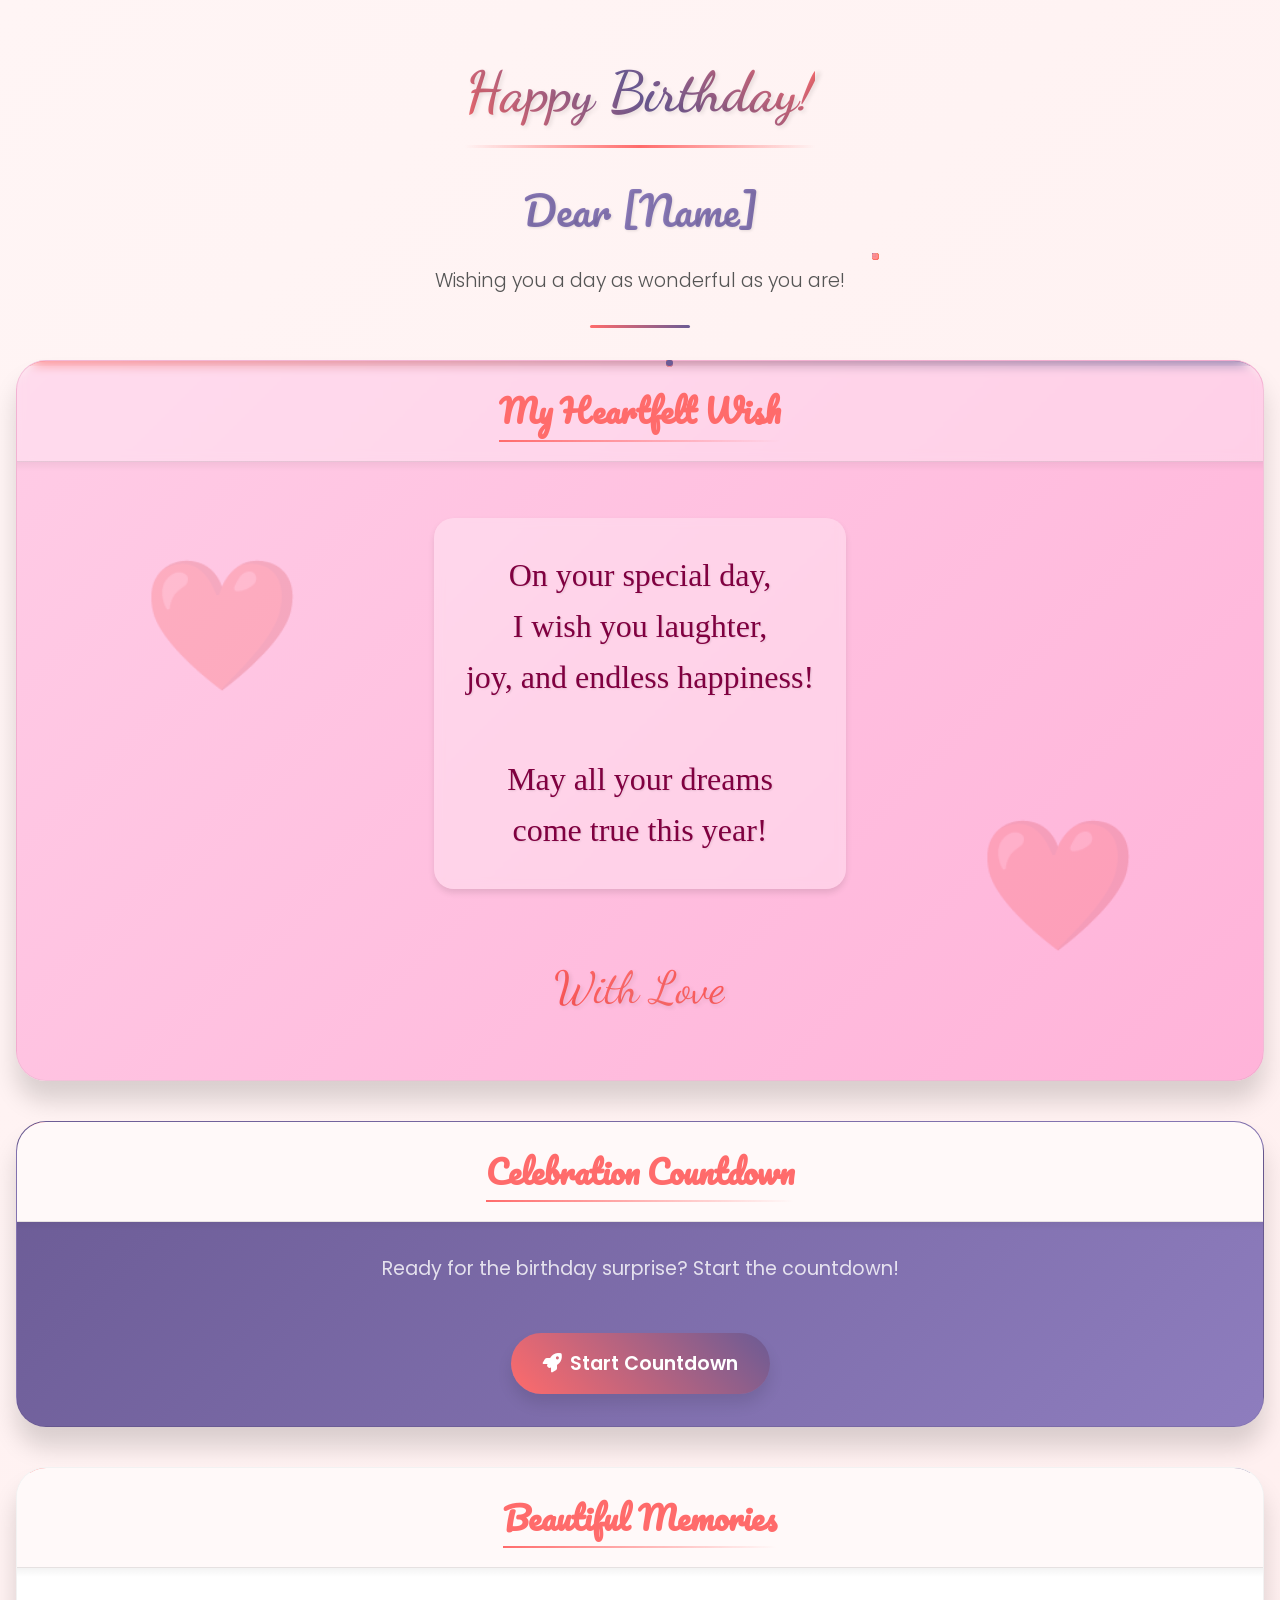
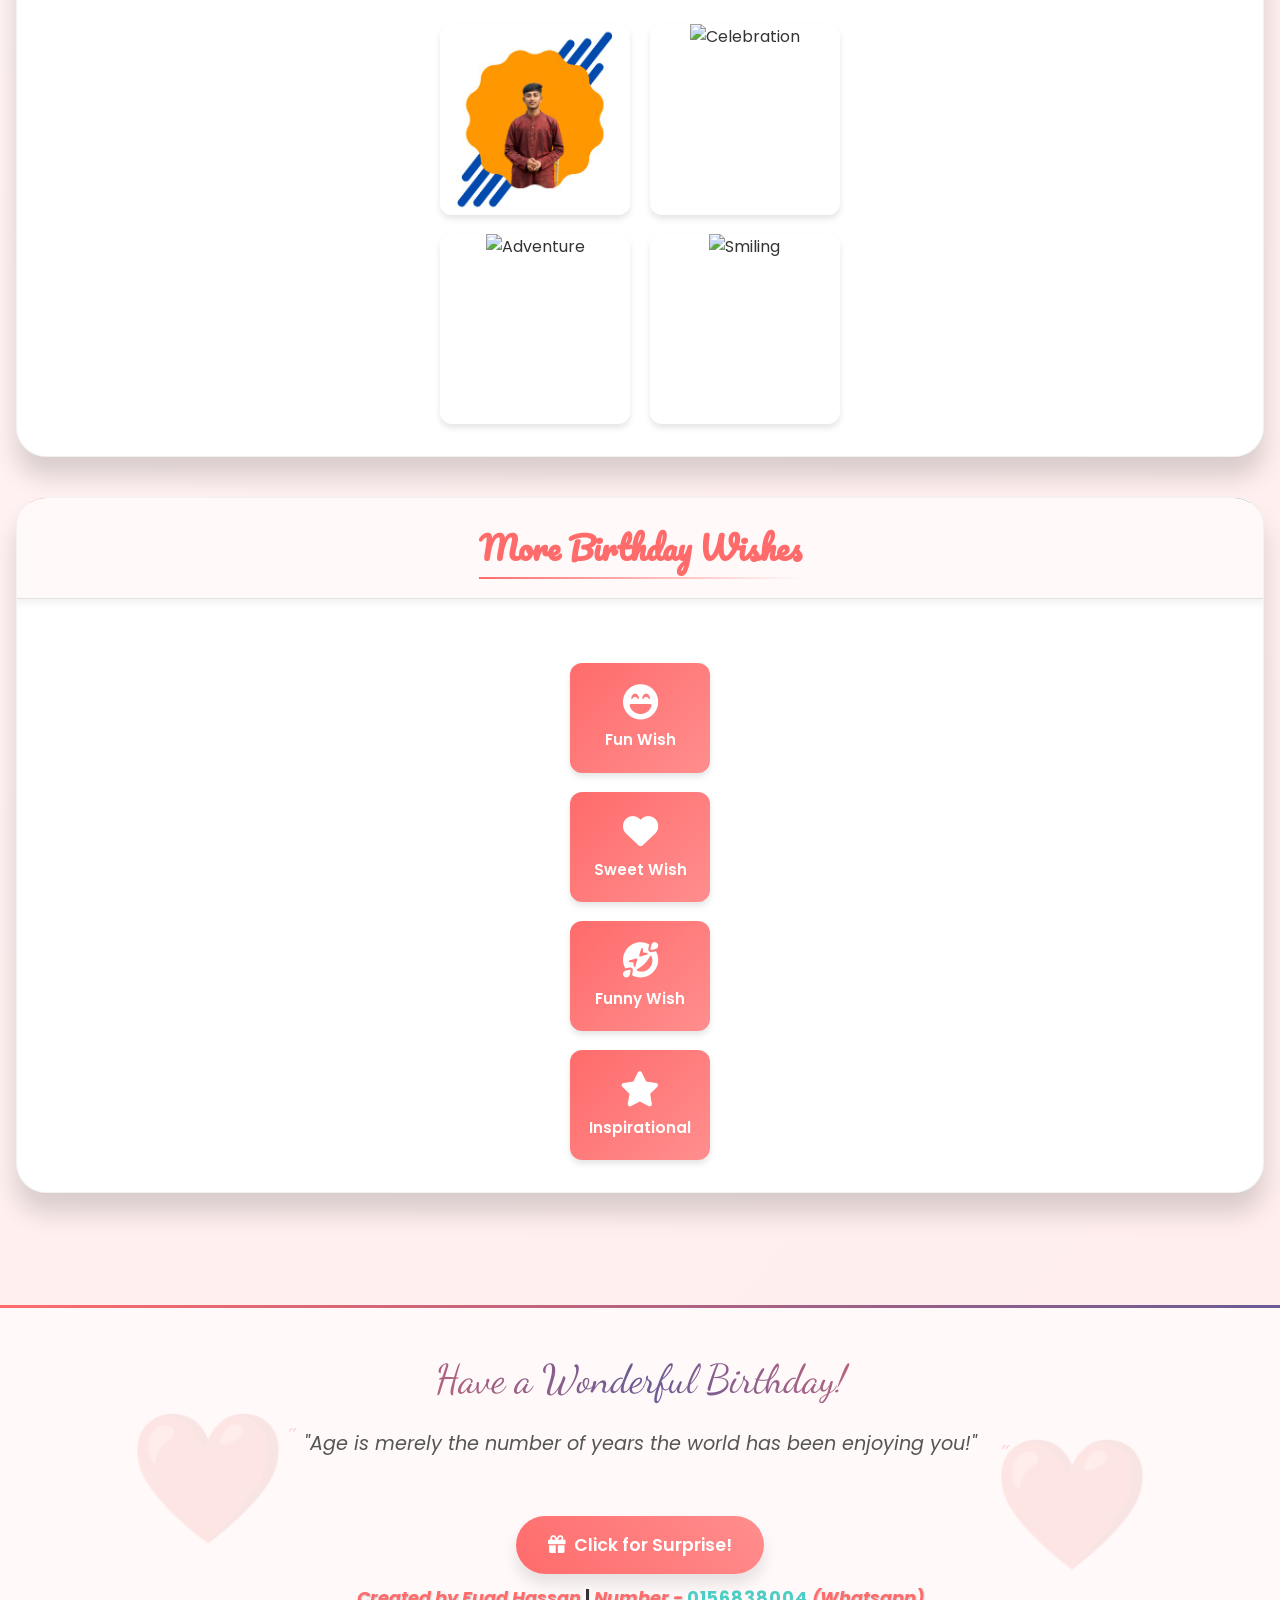
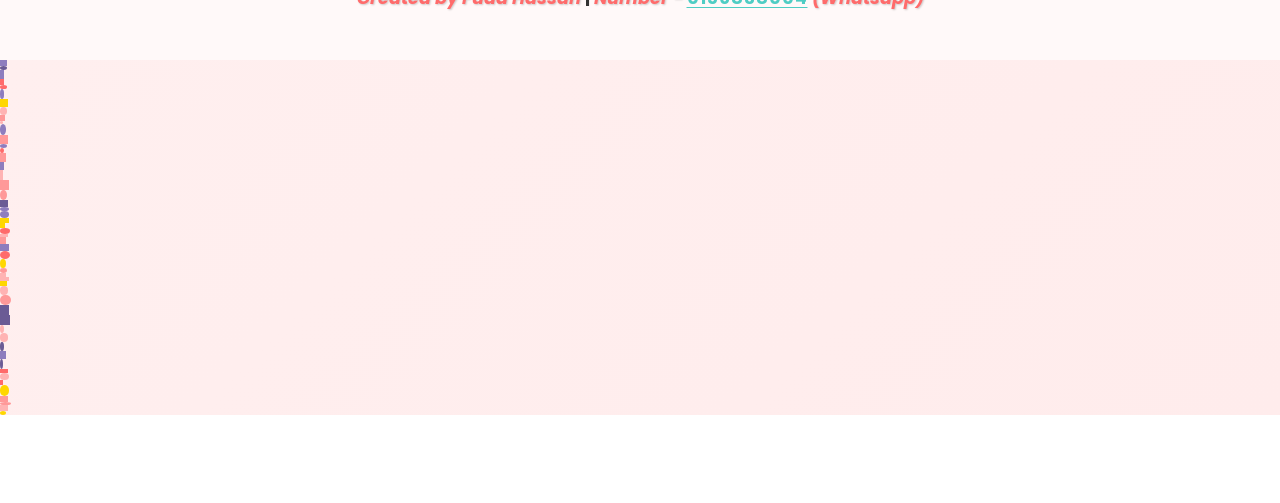
==== index.html @ a9b25723 "first commit" ====
<!DOCTYPE html>
<html lang="en">
<head>
    <meta charset="UTF-8">
    <meta name="viewport" content="width=device-width, initial-scale=1.0">
    <title>Ultimate Birthday Wishes</title>
    <link href="https://fonts.googleapis.com/css2?family=Dancing+Script:wght@400;700&family=Montserrat:wght@300;400;600;700&family=Pacifico&family=Poppins:wght@300;400;600;700&display=swap" rel="stylesheet">
    <link rel="stylesheet" href="https://cdnjs.cloudflare.com/ajax/libs/animate.css/4.1.1/animate.min.css">
    <link rel="stylesheet" href="https://cdnjs.cloudflare.com/ajax/libs/font-awesome/6.4.0/css/all.min.css">
    <style>
        /* ========== BASE VARIABLES ========== */
        :root {
            /* Color Palette */
            --primary: #ff6b6b;
            --primary-light: #ff8e8e;
            --primary-dark: #ff5252;
            --secondary: #6b5b95;
            --secondary-light: #8e7dbe;
            --accent: #ffb3b3;
            --accent-dark: #ff9999;
            --gold: #ffd700;
            --silver: #c0c0c0;
            --text: #333333;
            --text-light: #555555;
            --light: #fff9f9;
            --light-gray: #f8f9fa;
            --white: #ffffff;
            --black: #000000;
            
            /* Effects */
            --shadow: 0 4px 6px rgba(0, 0, 0, 0.1);
            --shadow-lg: 0 10px 15px rgba(0, 0, 0, 0.1);
            --shadow-xl: 0 20px 25px rgba(0, 0, 0, 0.15);
            --transition: all 0.3s ease;
            --transition-slow: all 0.6s ease;
            --border-radius: 12px;
            --border-radius-lg: 20px;
            --border-radius-xl: 30px;
            
            /* Typography */
            --font-heading: 'Dancing Script', cursive;
            --font-subheading: 'Pacifico', cursive;
            --font-body: 'Poppins', sans-serif;
            --font-special: 'Montserrat', sans-serif;
        }

        /* ========== BASE STYLES ========== */
        * {
            margin: 0;
            padding: 0;
            box-sizing: border-box;
        }

        html {
            scroll-behavior: smooth;
            font-size: 16px;
        }

        body {
            font-family: var(--font-body);
            background: linear-gradient(135deg, #fff5f5 0%, #ffecec 100%);
            color: var(--text);
            line-height: 1.6;
            overflow-x: hidden;
            min-height: 100vh;
            position: relative;
        }

        /* ========== BACKGROUND ELEMENTS ========== */
        .floating-elements {
            position: fixed;
            top: 0;
            left: 0;
            width: 100%;
            height: 100%;
            pointer-events: none;
            z-index: -1;
            overflow: hidden;
        }

        .floating-heart {
            position: absolute;
            opacity: 0;
            animation: float 15s linear infinite;
            font-size: 1.5rem;
            color: var(--primary);
            z-index: 1;
        }

        .floating-balloon {
            position: absolute;
            opacity: 0;
            animation: floatBalloon 20s linear infinite;
            z-index: 2;
            width: 60px;
            height: 80px;
            border-radius: 50%;
            display: flex;
            justify-content: center;
            align-items: flex-end;
            padding-bottom: 8px;
            box-shadow: inset -8px -8px 8px rgba(0, 0, 0, 0.1);
        }

        .floating-gift {
            position: absolute;
            opacity: 0;
            animation: floatGift 25s linear infinite;
            z-index: 2;
            width: 50px;
            height: 50px;
            display: flex;
            justify-content: center;
            align-items: center;
            font-size: 1.8rem;
        }

        .balloon-string {
            position: absolute;
            bottom: -25px;
            width: 2px;
            height: 25px;
            background-color: var(--text-light);
        }

        @keyframes float {
            0% {
                transform: translateY(100vh) rotate(0deg);
                opacity: 0;
            }
            10% {
                opacity: 0.7;
            }
            90% {
                opacity: 0.7;
            }
            100% {
                transform: translateY(-20vh) rotate(360deg);
                opacity: 0;
            }
        }

        @keyframes floatBalloon {
            0% {
                transform: translateY(100vh) translateX(0) rotate(0deg);
                opacity: 0;
            }
            10% {
                opacity: 0.8;
            }
            50% {
                transform: translateY(50vh) translateX(20px) rotate(5deg);
            }
            90% {
                opacity: 0.8;
            }
            100% {
                transform: translateY(-10vh) translateX(0) rotate(0deg);
                opacity: 0;
            }
        }

        @keyframes floatGift {
            0% {
                transform: translateY(100vh) translateX(0) rotate(0deg);
                opacity: 0;
            }
            10% {
                opacity: 0.9;
            }
            50% {
                transform: translateY(50vh) translateX(30px) rotate(180deg);
            }
            90% {
                opacity: 0.9;
            }
            100% {
                transform: translateY(-10vh) translateX(0) rotate(360deg);
                opacity: 0;
            }
        }

        .sparkle {
            position: absolute;
            width: 5px;
            height: 5px;
            border-radius: 50%;
            background-color: #fff;
            opacity: 0;
            pointer-events: none;
            z-index: 10;
        }

        .firework {
            position: absolute;
            width: 5px;
            height: 5px;
            border-radius: 50%;
            pointer-events: none;
            z-index: 5;
        }

        /* ========== MAIN CONTAINER ========== */
        .main-container {
            max-width: 100%;
            margin: 0 auto;
            padding: 1rem;
            position: relative;
            z-index: 1;
        }

        /* ========== HEADER SECTION ========== */
        .header {
            text-align: center;
            margin-bottom: 2rem;
            position: relative;
            padding: 2rem 0;
            overflow: hidden;
        }

        .header::before {
            content: '';
            position: absolute;
            bottom: 0;
            left: 50%;
            transform: translateX(-50%);
            width: 100px;
            height: 3px;
            background: linear-gradient(90deg, var(--primary), var(--secondary));
            border-radius: 3px;
        }

        .header h1 {
            font-family: var(--font-heading);
            font-size: 3.5rem;
            color: var(--primary);
            margin-bottom: 1rem;
            text-shadow: 2px 2px 4px rgba(0, 0, 0, 0.1);
            animation: fadeInDown 1s ease;
            position: relative;
            display: inline-block;
            background: linear-gradient(45deg, var(--primary), var(--secondary), var(--primary));
            -webkit-background-clip: text;
            background-clip: text;
            color: transparent;
        }

        .header h1::after {
            content: '';
            position: absolute;
            bottom: -10px;
            left: 0;
            width: 100%;
            height: 3px;
            background: linear-gradient(90deg, transparent, var(--primary), transparent);
        }

        .header p {
            font-size: 1.2rem;
            color: var(--text-light);
            max-width: 700px;
            margin: 0 auto;
            animation: fadeIn 1.5s ease;
            font-weight: 300;
        }

        .birthday-person {
            font-size: 2.5rem;
            color: var(--secondary);
            font-family: var(--font-subheading);
            margin: 1.5rem 0;
            animation: pulse 2s infinite;
            text-shadow: 1px 1px 3px rgba(0, 0, 0, 0.1);
            background: linear-gradient(45deg, var(--secondary), var(--secondary-light), var(--secondary));
            -webkit-background-clip: text;
            background-clip: text;
            color: transparent;
        }

        /* ========== WISH CONTAINER ========== */
        .wish-container {
            display: flex;
            flex-direction: column;
            gap: 2.5rem;
            margin-bottom: 3rem;
        }

        /* ========== WISH SECTION ========== */
        .wish-section {
            background-color: var(--white);
            border-radius: var(--border-radius-xl);
            box-shadow: var(--shadow-xl);
            overflow: hidden;
            transition: var(--transition);
            position: relative;
            border: 1px solid rgba(0, 0, 0, 0.05);
            transform-style: preserve-3d;
            perspective: 1000px;
        }

        .wish-section:hover {
            transform: translateY(-5px) rotateX(1deg) rotateY(1deg);
            box-shadow: 0 15px 30px rgba(0, 0, 0, 0.2);
        }

        .wish-section::before {
            content: '';
            position: absolute;
            top: 0;
            left: 0;
            width: 100%;
            height: 5px;
            background: linear-gradient(90deg, var(--primary), var(--secondary));
        }

        /* ========== WISH HEADER ========== */
        .wish-header {
            padding: 1.5rem;
            background-color: var(--light);
            border-bottom: 1px solid rgba(0, 0, 0, 0.05);
            display: flex;
            justify-content: center;
            align-items: center;
            position: relative;
        }

        .wish-header::after {
            content: '';
            position: absolute;
            bottom: -10px;
            left: 0;
            width: 100%;
            height: 10px;
            background: linear-gradient(to bottom, rgba(0,0,0,0.05), transparent);
        }

        .wish-title {
            font-family: var(--font-subheading);
            font-size: 2rem;
            color: var(--primary);
            margin: 0;
            position: relative;
            display: inline-block;
        }

        .wish-title::after {
            content: '';
            position: absolute;
            bottom: -5px;
            left: 0;
            width: 100%;
            height: 2px;
            background: linear-gradient(90deg, var(--primary), transparent);
        }

        /* ========== WISH CONTENT ========== */
        .wish-content {
            padding: 2rem;
            display: flex;
            flex-direction: column;
            justify-content: center;
            align-items: center;
            position: relative;
            text-align: center;
        }

        .wish-message {
            font-family: var(--font-body);
            font-size: 1.3rem;
            line-height: 1.8;
            color: var(--text);
            margin-bottom: 2rem;
            position: relative;
            padding: 1.5rem;
        }

        .wish-message::before,
        .wish-message::after {
            content: '"';
            font-size: 4rem;
            color: var(--primary);
            opacity: 0.2;
            position: absolute;
            font-family: var(--font-heading);
        }

        .wish-message::before {
            top: -1rem;
            left: -0.5rem;
        }

        .wish-message::after {
            bottom: -2.5rem;
            right: -0.5rem;
        }

        /* ========== SPECIAL WISH SECTION ========== */
        #special-wish {
            background: linear-gradient(135deg, #ffcce6 0%, #ffb3d9 100%);
            overflow: hidden;
        }

        #special-wish .wish-header {
            background-color: rgba(255, 255, 255, 0.3);
            backdrop-filter: blur(5px);
        }

        .special-content {
            text-align: center;
            padding: 1.5rem;
            position: relative;
            z-index: 1;
        }

        .special-message {
            font-family: 'Comic Sans MS', cursive;
            font-size: 2rem;
            line-height: 1.6;
            color: #800040;
            margin-bottom: 2rem;
            text-shadow: 1px 1px 2px rgba(0, 0, 0, 0.1);
            position: relative;
            padding: 2rem;
            background-color: rgba(255, 255, 255, 0.3);
            border-radius: var(--border-radius-lg);
            backdrop-filter: blur(5px);
            box-shadow: var(--shadow);
            transform-style: preserve-3d;
            transition: var(--transition);
        }

        .special-message:hover {
            transform: rotateY(5deg) rotateX(5deg);
            box-shadow: 0 10px 25px rgba(0, 0, 0, 0.2);
        }

        .special-message span {
            display: inline-block;
            transition: var(--transition);
            position: relative;
        }

        .special-message span:hover {
            transform: translateY(-5px) rotate(3deg) scale(1.1);
            color: #ff0066;
            z-index: 2;
            text-shadow: 0 0 5px rgba(255, 0, 102, 0.3);
        }

        .special-signature {
            font-family: var(--font-heading);
            font-size: 2.8rem;
            color: var(--primary-dark);
            margin-top: 2rem;
            text-shadow: 2px 2px 4px rgba(0, 0, 0, 0.1);
            position: relative;
            display: inline-block;
            background: linear-gradient(45deg, var(--primary-dark), var(--primary), var(--primary-dark));
            -webkit-background-clip: text;
            background-clip: text;
            color: transparent;
        }

        .heart-decoration {
            position: absolute;
            font-size: 8rem;
            color: rgba(255, 255, 255, 0.2);
            z-index: -1;
            animation: heartFloat 8s ease-in-out infinite;
        }

        @keyframes heartFloat {
            0%, 100% {
                transform: translateY(0) rotate(0deg);
            }
            50% {
                transform: translateY(-20px) rotate(5deg);
            }
        }

        .heart-decoration:nth-child(1) {
            top: 10%;
            left: 10%;
        }

        .heart-decoration:nth-child(2) {
            bottom: 15%;
            right: 10%;
            animation-delay: 0.5s;
        }

        /* ========== PHOTO GALLERY ========== */
        .photo-gallery {
            display: grid;
            grid-template-columns: repeat(auto-fill, minmax(160px, 1fr));
            gap: 1.2rem;
            margin-top: 1.5rem;
        }

        .photo-item {
            position: relative;
            border-radius: var(--border-radius);
            overflow: hidden;
            box-shadow: var(--shadow);
            transition: var(--transition-slow);
            aspect-ratio: 1/1;
            cursor: pointer;
            transform-style: preserve-3d;
        }

        .photo-item:hover {
            transform: translateY(-8px) scale(1.05) rotateY(5deg);
            box-shadow: 0 12px 25px rgba(0, 0, 0, 0.25);
            z-index: 2;
        }

        .photo-img {
            width: 100%;
            height: 100%;
            object-fit: cover;
            transition: var(--transition-slow);
        }

        .photo-item:hover .photo-img {
            transform: scale(1.1);
        }

        .photo-caption {
            position: absolute;
            bottom: 0;
            left: 0;
            right: 0;
            background: linear-gradient(transparent, rgba(0, 0, 0, 0.7));
            color: white;
            padding: 1rem;
            transform: translateY(100%);
            transition: var(--transition-slow);
            opacity: 0;
            font-family: var(--font-special);
            font-weight: 300;
            font-size: 0.95rem;
        }

        .photo-item:hover .photo-caption {
            transform: translateY(0);
            opacity: 1;
        }

        /* ========== WISH BUTTONS ========== */
        .wish-buttons {
            display: grid;
            grid-template-columns: repeat(auto-fill, minmax(130px, 1fr));
            gap: 1.2rem;
            margin-top: 2rem;
        }

        .wish-btn {
            background: linear-gradient(135deg, var(--primary), var(--primary-light));
            color: white;
            border: none;
            padding: 1.2rem;
            border-radius: var(--border-radius);
            cursor: pointer;
            font-family: var(--font-body);
            font-weight: 600;
            transition: var(--transition);
            box-shadow: var(--shadow);
            display: flex;
            flex-direction: column;
            align-items: center;
            justify-content: center;
            text-align: center;
            min-height: 110px;
            position: relative;
            overflow: hidden;
            transform-style: preserve-3d;
        }

        .wish-btn::before {
            content: '';
            position: absolute;
            top: -50%;
            left: -50%;
            width: 200%;
            height: 200%;
            background: linear-gradient(
                to bottom right,
                rgba(255, 255, 255, 0) 0%,
                rgba(255, 255, 255, 0) 45%,
                rgba(255, 255, 255, 0.5) 48%,
                rgba(255, 255, 255, 0.8) 50%,
                rgba(255, 255, 255, 0.5) 52%,
                rgba(255, 255, 255, 0) 57%,
                rgba(255, 255, 255, 0) 100%
            );
            transform: translateY(100%) rotate(30deg);
            transition: var(--transition-slow);
        }

        .wish-btn:hover {
            transform: translateY(-5px) rotateX(5deg);
            box-shadow: 0 15px 30px rgba(0, 0, 0, 0.25);
        }

        .wish-btn:hover::before {
            transform: translateY(-50%) rotate(30deg);
        }

        .wish-btn i {
            font-size: 2.2rem;
            margin-bottom: 0.6rem;
            transition: var(--transition);
        }

        .wish-btn:hover i {
            transform: scale(1.2) rotate(10deg);
        }

        .wish-btn-text {
            font-size: 0.95rem;
            transition: var(--transition);
        }

        .wish-btn:hover .wish-btn-text {
            transform: scale(1.05);
        }

        /* ========== COUNTDOWN SECTION ========== */
        .countdown-section {
            background: linear-gradient(135deg, #6b5b95 0%, #8e7dbe 100%);
            color: white;
        }

        .countdown-container {
            display: flex;
            justify-content: center;
            gap: 1rem;
            margin-top: 1.5rem;
        }

        .countdown-box {
            background-color: rgba(255, 255, 255, 0.2);
            border-radius: var(--border-radius);
            padding: 1rem;
            min-width: 80px;
            text-align: center;
            backdrop-filter: blur(5px);
            border: 1px solid rgba(255, 255, 255, 0.1);
            transition: var(--transition);
        }

        .countdown-box:hover {
            transform: translateY(-5px);
            background-color: rgba(255, 255, 255, 0.3);
        }

        .countdown-value {
            font-size: 2.5rem;
            font-weight: 700;
            margin-bottom: 0.3rem;
            font-family: var(--font-special);
        }

        .countdown-label {
            font-size: 0.9rem;
            opacity: 0.8;
            text-transform: uppercase;
            letter-spacing: 1px;
        }

        /* ========== POPUP WISH MODAL ========== */
        .wish-modal-overlay {
            position: fixed;
            top: 0;
            left: 0;
            right: 0;
            bottom: 0;
            background-color: rgba(0, 0, 0, 0.8);
            display: flex;
            justify-content: center;
            align-items: center;
            z-index: 1000;
            opacity: 0;
            visibility: hidden;
            transition: var(--transition-slow);
            backdrop-filter: blur(5px);
        }

        .wish-modal-overlay.active {
            opacity: 1;
            visibility: visible;
        }

        .wish-modal-content {
            background-color: var(--white);
            border-radius: var(--border-radius-xl);
            width: 90%;
            max-width: 500px;
            max-height: 90vh;
            overflow-y: auto;
            position: relative;
            transform: scale(0.8);
            transition: var(--transition-slow);
            box-shadow: 0 25px 50px rgba(0, 0, 0, 0.3);
            border: 1px solid rgba(0, 0, 0, 0.1);
            animation: modalShake 0.5s ease;
        }

        @keyframes modalShake {
            0%, 100% { transform: translateX(0) rotate(0deg); }
            20% { transform: translateX(-5px) rotate(-2deg); }
            40% { transform: translateX(5px) rotate(2deg); }
            60% { transform: translateX(-5px) rotate(-1deg); }
            80% { transform: translateX(5px) rotate(1deg); }
        }

        .wish-modal-overlay.active .wish-modal-content {
            transform: scale(1);
        }

        .wish-modal-header {
            padding: 1.5rem;
            background-color: var(--light);
            border-bottom: 1px solid rgba(0, 0, 0, 0.05);
            display: flex;
            justify-content: space-between;
            align-items: center;
            position: sticky;
            top: 0;
            z-index: 10;
        }

        .wish-modal-title {
            font-family: var(--font-subheading);
            font-size: 1.8rem;
            color: var(--primary);
            margin: 0;
        }

        .close-wish-modal {
            background: none;
            border: none;
            font-size: 1.8rem;
            color: var(--text-light);
            cursor: pointer;
            transition: var(--transition);
            width: 40px;
            height: 40px;
            display: flex;
            align-items: center;
            justify-content: center;
            border-radius: 50%;
        }

        .close-wish-modal:hover {
            background-color: var(--light);
            color: var(--primary);
            transform: rotate(180deg);
        }

        .wish-modal-body {
            padding: 2rem;
            text-align: center;
        }

        .wish-modal-icon {
            font-size: 4.5rem;
            color: var(--primary);
            margin-bottom: 1.5rem;
            animation: bounce 2s infinite;
            display: inline-block;
        }

        .wish-modal-text {
            font-size: 1.2rem;
            line-height: 1.8;
            color: var(--text);
            margin-bottom: 1.5rem;
        }

        .wish-modal-signature {
            font-family: var(--font-heading);
            font-size: 2rem;
            color: var(--primary);
            margin-top: 1.5rem;
        }

        /* ========== FIREWORKS EFFECT ========== */
        .fireworks-container {
            position: fixed;
            top: 0;
            left: 0;
            width: 100%;
            height: 100%;
            pointer-events: none;
            z-index: 20;
            overflow: hidden;
        }

        /* ========== FOOTER SECTION ========== */
        .footer {
            text-align: center;
            padding: 3rem 0;
            background-color: var(--light);
            margin-top: 3rem;
            position: relative;
            overflow: hidden;
        }

        .footer::before {
            content: '';
            position: absolute;
            top: 0;
            left: 0;
            width: 100%;
            height: 3px;
            background: linear-gradient(90deg, var(--primary), var(--secondary));
        }

        .footer-content {
            max-width: 800px;
            margin: 0 auto;
            position: relative;
            z-index: 1;
        }

        .footer-message {
            font-family: var(--font-heading);
            font-size: 2.5rem;
            color: var(--primary);
            margin-bottom: 1.5rem;
            line-height: 1.3;
            background: linear-gradient(45deg, var(--primary), var(--secondary), var(--primary));
            -webkit-background-clip: text;
            background-clip: text;
            color: transparent;
        }

        .footer-quote {
            font-size: 1.2rem;
            color: var(--text-light);
            margin-bottom: 2rem;
            font-style: italic;
            position: relative;
            display: inline-block;
        }

        .footer-quote::before,
        .footer-quote::after {
            content: '"';
            font-size: 2rem;
            color: var(--primary);
            opacity: 0.3;
            position: absolute;
            font-family: var(--font-heading);
        }

        .footer-quote::before {
            top: -0.8rem;
            left: -1.5rem;
        }

        .footer-quote::after {
            bottom: -1.5rem;
            right: -1.5rem;
        }

        .footer-btn {
            background: linear-gradient(45deg, var(--primary), var(--primary-light));
            color: white;
            border: none;
            padding: 1rem 2rem;
            border-radius: 50px;
            cursor: pointer;
            font-family: var(--font-body);
            font-weight: 600;
            transition: var(--transition);
            box-shadow: var(--shadow-lg);
            margin-top: 1.5rem;
            font-size: 1.1rem;
            display: inline-flex;
            align-items: center;
            gap: 0.5rem;
        }

        .footer-btn:hover {
            transform: translateY(-3px) scale(1.05);
            box-shadow: 0 15px 25px rgba(0, 0, 0, 0.2);
        }

        .footer-btn i {
            transition: var(--transition);
        }

        .footer-btn:hover i {
            transform: rotate(360deg);
        }

        .copyright {
            font-size: 0.9rem;
            color: var(--text-light);
            margin-top: 2rem;
        }

        .footer-hearts {
            position: absolute;
            font-size: 8rem;
            color: rgba(255, 107, 107, 0.1);
            z-index: 0;
            animation: heartFloat 10s ease-in-out infinite;
        }

        .footer-hearts:nth-child(1) {
            top: 20%;
            left: 10%;
        }

        .footer-hearts:nth-child(2) {
            bottom: 15%;
            right: 10%;
            animation-delay: 0.5s;
        }

        /* ========== ANIMATIONS ========== */
        @keyframes fadeIn {
            from { opacity: 0; }
            to { opacity: 1; }
        }

        @keyframes fadeInDown {
            from {
                opacity: 0;
                transform: translateY(-20px);
            }
            to {
                opacity: 1;
                transform: translateY(0);
            }
        }

        @keyframes floatUp {
            0% {
                transform: translateY(0) rotate(0deg);
            }
            50% {
                transform: translateY(-15px) rotate(5deg);
            }
            100% {
                transform: translateY(0) rotate(0deg);
            }
        }

        @keyframes bounce {
            0%, 20%, 50%, 80%, 100% { transform: translateY(0); }
            40% { transform: translateY(-15px); }
            60% { transform: translateY(-7px); }
        }

        @keyframes pulse {
            0% { transform: scale(1); }
            50% { transform: scale(1.05); }
            100% { transform: scale(1); }
        }

        @keyframes heartBeat {
            0% { transform: scale(1); }
            14% { transform: scale(1.3); }
            28% { transform: scale(1); }
            42% { transform: scale(1.3); }
            70% { transform: scale(1); }
        }

        @keyframes rotate {
            from { transform: rotate(0deg); }
            to { transform: rotate(360deg); }
        }

        @keyframes fireworks {
            0% { 
                transform: translate(var(--x), var(--y)) scale(0);
                opacity: 1;
            }
            100% { 
                transform: translate(var(--x-end), var(--y-end)) scale(1);
                opacity: 0;
            }
        }

        /* ========== RESPONSIVE DESIGN ========== */
        @media (max-width: 768px) {
            .header h1 {
                font-size: 2.8rem;
            }
            
            .birthday-person {
                font-size: 2rem;
            }
            
            .special-message {
                font-size: 1.6rem;
                padding: 1.5rem;
            }
            
            .special-signature {
                font-size: 2.2rem;
            }
            
            .wish-title {
                font-size: 1.8rem;
            }
            
            .wish-message {
                font-size: 1.1rem;
            }
            
            .wish-buttons {
                grid-template-columns: repeat(auto-fill, minmax(120px, 1fr));
            }
            
            .wish-btn {
                min-height: 100px;
                padding: 1rem;
            }
            
            .wish-btn i {
                font-size: 2rem;
            }
            
            .wish-btn-text {
                font-size: 0.9rem;
            }
            
            .countdown-box {
                min-width: 70px;
                padding: 0.8rem;
            }
            
            .countdown-value {
                font-size: 2rem;
            }
            
            .footer-message {
                font-size: 2rem;
            }
        }

        @media (max-width: 480px) {
            .header h1 {
                font-size: 2.3rem;
            }
            
            .header p {
                font-size: 1rem;
            }
            
            .birthday-person {
                font-size: 1.8rem;
            }
            
            .special-message {
                font-size: 1.4rem;
                padding: 1rem;
            }
            
            .photo-gallery {
                grid-template-columns: repeat(auto-fill, minmax(130px, 1fr));
                gap: 1rem;
            }
            
            .wish-buttons {
                grid-template-columns: 1fr 1fr;
            }
            
            .countdown-container {
                flex-wrap: wrap;
            }
            
            .countdown-box {
                min-width: 60px;
                padding: 0.6rem;
            }
            
            .countdown-value {
                font-size: 1.8rem;
            }
            
            .countdown-label {
                font-size: 0.8rem;
            }
            
            .wish-modal-content {
                width: 95%;
            }
            
            .wish-modal-icon {
                font-size: 3.5rem;
            }
            
            .wish-modal-text {
                font-size: 1.1rem;
            }
            
            .wish-modal-signature {
                font-size: 1.8rem;
            }
            
            .footer-message {
                font-size: 1.8rem;
            }
            
            .footer-quote {
                font-size: 1rem;
            }
        }

        /* Add this new style for the countdown button */
        .start-countdown-btn {
            background: linear-gradient(45deg, var(--primary), var(--secondary));
            color: white;
            border: none;
            padding: 1rem 2rem;
            border-radius: 50px;
            cursor: pointer;
            font-family: var(--font-body);
            font-weight: 600;
            font-size: 1.2rem;
            transition: var(--transition);
            box-shadow: var(--shadow-lg);
            margin-top: 1.5rem;
            display: inline-flex;
            align-items: center;
            gap: 0.5rem;
        }

        .start-countdown-btn:hover {
            transform: translateY(-3px) scale(1.05);
            box-shadow: 0 15px 25px rgba(0, 0, 0, 0.2);
            background: linear-gradient(45deg, var(--secondary), var(--primary));
        }

        .start-countdown-btn i {
            transition: var(--transition);
        }

        .start-countdown-btn:hover i {
            transform: rotate(360deg);
        }

        .countdown-complete {
            font-family: var(--font-heading);
            font-size: 2.5rem;
            color: var(--primary);
            margin: 1.5rem 0;
            text-align: center;
            animation: heartBeat 1.5s infinite;
        }

        /* Update the countdown section styles */
        .countdown-section .wish-content {
            padding: 2rem;
            text-align: center;
        }

        .countdown-instruction {
            font-size: 1.2rem;
            color: rgba(255, 255, 255, 0.8);
            margin-bottom: 1.5rem;
        }
        .author-signature {
        margin-top: 10px;
        font-size: 1.1em;
        font-weight: bold;
    }
    
    .author-name {
        color: #ff6b6b;
        text-shadow: 1px 1px 2px rgba(0,0,0,0.2);
        font-style: italic;
    }
    
    .author-phone {
        color: #4ecdc4;
        font-weight: bold;
        letter-spacing: 1px;
        text-decoration: underline;
        text-underline-offset: 3px;
    }
    
    .author-signature:hover .author-name {
        animation: rainbow 2s infinite;
    }
    
    @keyframes rainbow {
        0% { color: #ff6b6b; }
        20% { color: #ffb347; }
        40% { color: #f6e58d; }
        60% { color: #7ed6df; }
        80% { color: #e056fd; }
        100% { color: #ff6b6b; }
    }
    
    </style>
</head>
<body>
    <!-- Floating Background Elements -->
    <div class="floating-elements" id="floatingElements"></div>

    <!-- Fireworks Container -->
    <div class="fireworks-container" id="fireworksContainer"></div>

    <!-- Main Container -->
    <div class="main-container">
        <!-- Header -->
        <header class="header">
            <h1 class="animate__animated animate__fadeInDown">Happy Birthday!</h1>
            <div class="birthday-person animate__animated animate__pulse animate__infinite">Dear [Name]</div>
            <p class="animate__animated animate__fadeIn">Wishing you a day as wonderful as you are!</p>
        </header>

        <!-- Wish Container -->
        <div class="wish-container">
            <!-- Special Wish Section -->
            <section id="special-wish" class="wish-section">
                <div class="wish-header">
                    <h2 class="wish-title">My Heartfelt Wish</h2>
                </div>
                <div class="wish-content">
                    <div class="heart-decoration">❤️</div>
                    <div class="heart-decoration">❤️</div>
                    <div class="special-content">
                        <div class="special-message">
                            <span>On</span> <span>your</span> <span>special</span> <span>day,</span>
                            <br>
                            <span>I</span> <span>wish</span> <span>you</span> <span>laughter,</span>
                            <br>
                            <span>joy,</span> <span>and</span> <span>endless</span> <span>happiness!</span>
                            <br><br>
                            <span>May</span> <span>all</span> <span>your</span> <span>dreams</span>
                            <br>
                            <span>come</span> <span>true</span> <span>this</span> <span>year!</span>
                        </div>
                        <div class="special-signature">With Love</div>
                    </div>
                </div>
            </section>

            <!-- Countdown Section -->
            <section class="wish-section countdown-section">
                <div class="wish-header">
                    <h2 class="wish-title">Celebration Countdown</h2>
                </div>
                <div class="wish-content">
                    <p class="countdown-instruction">Ready for the birthday surprise? Start the countdown!</p>
                    <button class="start-countdown-btn" id="startCountdownBtn">
                        <i class="fas fa-rocket"></i> Start Countdown
                    </button>
                    <div class="countdown-container" id="countdown" style="display: none;">
                        <div class="countdown-box">
                            <div class="countdown-value" id="days">00</div>
                            <div class="countdown-label">Days</div>
                        </div>
                        <div class="countdown-box">
                            <div class="countdown-value" id="hours">00</div>
                            <div class="countdown-label">Hours</div>
                        </div>
                        <div class="countdown-box">
                            <div class="countdown-value" id="minutes">00</div>
                            <div class="countdown-label">Minutes</div>
                        </div>
                        <div class="countdown-box">
                            <div class="countdown-value" id="seconds">00</div>
                            <div class="countdown-label">Seconds</div>
                        </div>
                    </div>
                    <div id="countdownComplete" style="display: none;">
                        <div class="countdown-complete">Happy Birthday! 🎉🎂</div>
                        <p style="color: rgba(255, 255, 255, 0.9); font-size: 1.2rem;">
                            Wishing you a day filled with happiness and joy!
                        </p>
                    </div>
                </div>
            </section>
        

            <!-- Photo Gallery Section -->
            <section class="wish-section">
                <div class="wish-header">
                    <h2 class="wish-title">Beautiful Memories</h2>
                </div>
                <div class="wish-content">
                    <div class="photo-gallery">
                        <div class="photo-item" data-modal="memory1Modal">
                            <img src="fuad.jpg" alt="Happy Moment" class="photo-img">
                            <div class="photo-caption">Happy Times Together</div>
                        </div>
                        <div class="photo-item" data-modal="memory2Modal">
                            <img src="https://i.imgur.com/7V7DfHj.jpg" alt="Celebration" class="photo-img">
                            <div class="photo-caption">Celebrating Life</div>
                        </div>
                        <div class="photo-item" data-modal="memory3Modal">
                            <img src="https://i.imgur.com/5R5q7QK.jpg" alt="Adventure" class="photo-img">
                            <div class="photo-caption">Our Adventures</div>
                        </div>
                        <div class="photo-item" data-modal="memory4Modal">
                            <img src="https://i.imgur.com/8KQ3Y9f.jpg" alt="Smiling" class="photo-img">
                            <div class="photo-caption">Your Beautiful Smile</div>
                        </div>
                    </div>
                </div>
            </section>

            <!-- Wish Buttons Section -->
            <section class="wish-section">
                <div class="wish-header">
                    <h2 class="wish-title">More Birthday Wishes</h2>
                </div>
                <div class="wish-content">
                    <div class="wish-buttons">
                        <button class="wish-btn" data-wish="fun">
                            <i class="fas fa-laugh-beam"></i>
                            <span class="wish-btn-text">Fun Wish</span>
                        </button>
                        <button class="wish-btn" data-wish="sweet">
                            <i class="fas fa-heart"></i>
                            <span class="wish-btn-text">Sweet Wish</span>
                        </button>
                        <button class="wish-btn" data-wish="funny">
                            <i class="fas fa-grin-squint-tears"></i>
                            <span class="wish-btn-text">Funny Wish</span>
                        </button>
                        <button class="wish-btn" data-wish="inspirational">
                            <i class="fas fa-star"></i>
                            <span class="wish-btn-text">Inspirational</span>
                        </button>
                    </div>
                </div>
            </section>
        </div>
    </div>

    <!-- Footer -->
    <footer class="footer">
        <div class="footer-hearts">❤️</div>
        <div class="footer-hearts">❤️</div>
        <div class="footer-content">
            <div class="footer-message">Have a Wonderful Birthday!</div>
            <div class="footer-quote">
                "Age is merely the number of years the world has been enjoying you!"
            </div>
            <button class="footer-btn" id="surpriseBtn">
                <i class="fas fa-gift"></i> Click for Surprise!
            </button>
            <div class="author-signature">
                <span class="author-name">Created by Fuad Hassan</span> | 
                <span class="author-name">Number - </span>
                <span class="author-phone">0156838004</span>
                <span class="author-name">(Whatsapp)</span>
            </div>
        </div>
    </footer>

    <!-- Wish Modals -->
    <div class="wish-modal-overlay" id="funWishModal">
        <div class="wish-modal-content">
            <div class="wish-modal-header">
                <h3 class="wish-modal-title">Fun Birthday Wish</h3>
                <button class="close-wish-modal">&times;</button>
            </div>
            <div class="wish-modal-body">
                <div class="wish-modal-icon">🎉</div>
                <div class="wish-modal-text">
                    <p>Happy Birthday to someone who's smart, gorgeous, funny, and reminds me a lot of myself! 😉</p>
                    <p>May your birthday be as fun as you are! Let's party like there's no tomorrow!</p>
                </div>
                <div class="wish-modal-signature">Cheers!</div>
            </div>
        </div>
    </div>

    <div class="wish-modal-overlay" id="sweetWishModal">
        <div class="wish-modal-content">
            <div class="wish-modal-header">
                <h3 class="wish-modal-title">Sweet Birthday Wish</h3>
                <button class="close-wish-modal">&times;</button>
            </div>
            <div class="wish-modal-body">
                <div class="wish-modal-icon">💖</div>
                <div class="wish-modal-text">
                    <p>On your birthday, I wish you all the happiness your heart can hold, all the success you deserve, and all the love you can imagine.</p>
                    <p>You make the world a better place just by being in it. May your special day be as wonderful as you are!</p>
                </div>
                <div class="wish-modal-signature">With Love</div>
            </div>
        </div>
    </div>

    <div class="wish-modal-overlay" id="funnyWishModal">
        <div class="wish-modal-content">
            <div class="wish-modal-header">
                <h3 class="wish-modal-title">Funny Birthday Wish</h3>
                <button class="close-wish-modal">&times;</button>
            </div>
            <div class="wish-modal-body">
                <div class="wish-modal-icon">😂</div>
                <div class="wish-modal-text">
                    <p>Happy Birthday! Remember, you're not getting older, you're just becoming a classic!</p>
                    <p>At your age, you've still got it... it just takes a little longer to find it sometimes!</p>
                </div>
                <div class="wish-modal-signature">Your Funny Friend</div>
            </div>
        </div>
    </div>

    <div class="wish-modal-overlay" id="inspirationalWishModal">
        <div class="wish-modal-content">
            <div class="wish-modal-header">
                <h3 class="wish-modal-title">Inspirational Birthday Wish</h3>
                <button class="close-wish-modal">&times;</button>
            </div>
            <div class="wish-modal-body">
                <div class="wish-modal-icon">🌟</div>
                <div class="wish-modal-text">
                    <p>Happy Birthday! May this year bring you closer to your dreams and fill your life with meaningful moments.</p>
                    <p>You have so much wonderful potential, and I can't wait to see all the amazing things you'll accomplish this year!</p>
                </div>
                <div class="wish-modal-signature">Believe in You</div>
            </div>
        </div>
    </div>

    <!-- Memory Modals -->
    <div class="wish-modal-overlay" id="memory1Modal">
        <div class="wish-modal-content">
            <div class="wish-modal-header">
                <h3 class="wish-modal-title">Happy Times Together</h3>
                <button class="close-wish-modal">&times;</button>
            </div>
            <div class="wish-modal-body">
                <img src="https://i.imgur.com/JqYeYn0.jpg" alt="Happy Moment" class="photo-img" style="width:100%;border-radius:var(--border-radius);margin-bottom:1.5rem;">
                <div class="wish-modal-text">
                    <p>Remember this wonderful moment we shared? It was one of those perfect days where everything just felt right.</p>
                    <p>I cherish all our happy times together and look forward to creating many more beautiful memories with you!</p>
                </div>
            </div>
        </div>
    </div>

    <div class="wish-modal-overlay" id="memory2Modal">
        <div class="wish-modal-content">
            <div class="wish-modal-header">
                <h3 class="wish-modal-title">Celebrating Life</h3>
                <button class="close-wish-modal">&times;</button>
            </div>
            <div class="wish-modal-body">
                <img src="https://i.imgur.com/7V7DfHj.jpg" alt="Celebration" class="photo-img" style="width:100%;border-radius:var(--border-radius);margin-bottom:1.5rem;">
                <div class="wish-modal-text">
                    <p>This photo captures your beautiful spirit so perfectly! You know how to celebrate life and make every moment special.</p>
                    <p>May your birthday be filled with the same joy and excitement as this wonderful celebration!</p>
                </div>
            </div>
        </div>
    </div>

    <div class="wish-modal-overlay" id="memory3Modal">
        <div class="wish-modal-content">
            <div class="wish-modal-header">
                <h3 class="wish-modal-title">Our Adventures</h3>
                <button class="close-wish-modal">&times;</button>
            </div>
            <div class="wish-modal-body">
                <img src="https://i.imgur.com/5R5q7QK.jpg" alt="Adventure" class="photo-img" style="width:100%;border-radius:var(--border-radius);margin-bottom:1.5rem;">
                <div class="wish-modal-text">
                    <p>What an amazing adventure this was! You always bring excitement and joy to every experience.</p>
                    <p>May this new year of your life be filled with even more wonderful adventures and discoveries!</p>
                </div>
            </div>
        </div>
    </div>

    <div class="wish-modal-overlay" id="memory4Modal">
        <div class="wish-modal-content">
            <div class="wish-modal-header">
                <h3 class="wish-modal-title">Your Beautiful Smile</h3>
                <button class="close-wish-modal">&times;</button>
            </div>
            <div class="wish-modal-body">
                <img src="https://i.imgur.com/8KQ3Y9f.jpg" alt="Smiling" class="photo-img" style="width:100%;border-radius:var(--border-radius);margin-bottom:1.5rem;">
                <div class="wish-modal-text">
                    <p>This is one of my favorite photos of you - that radiant smile that lights up any room!</p>
                    <p>May your birthday be filled with countless reasons to smile just like this, and may your year ahead be as bright as your beautiful smile!</p>
                </div>
            </div>
        </div>
    </div>

    <script>
        // ========== INITIALIZATION ==========
        document.addEventListener('DOMContentLoaded', function() {
            createFloatingElements();
            setupWishButtons();
            setupPhotoModals();
            setupSparkleEffect();
            animateSpecialMessage();
            setupScrollAnimations();
            setupCountdown();
            setupSurpriseButton();
            
            // Show birthday animation on load
            setTimeout(() => {
                createConfetti(window.innerWidth/2, 100);
                createFireworks(5);
            }, 1000);
        });

        // ========== FLOATING ELEMENTS BACKGROUND ==========
        function createFloatingElements() {
            const container = document.getElementById('floatingElements');
            const heartCount = 15;
            const balloonCount = 8;
            const giftCount = 5;
            
            // Create floating hearts
            for (let i = 0; i < heartCount; i++) {
                const heart = document.createElement('div');
                heart.className = 'floating-heart';
                heart.innerHTML = '❤️';
                heart.style.left = Math.random() * 100 + 'vw';
                heart.style.animationDuration = (Math.random() * 10 + 10) + 's';
                heart.style.animationDelay = Math.random() * 5 + 's';
                heart.style.fontSize = (Math.random() * 15 + 8) + 'px';
                container.appendChild(heart);
            }
            
            // Create floating balloons
            for (let i = 0; i < balloonCount; i++) {
                const balloon = document.createElement('div');
                balloon.className = 'floating-balloon';
                balloon.style.left = Math.random() * 100 + 'vw';
                balloon.style.animationDuration = (Math.random() * 15 + 15) + 's';
                balloon.style.animationDelay = Math.random() * 10 + 's';
                balloon.style.backgroundColor = getRandomBalloonColor();
                
                const string = document.createElement('div');
                string.className = 'balloon-string';
                balloon.appendChild(string);
                
                container.appendChild(balloon);
            }
            
            // Create floating gifts
            for (let i = 0; i < giftCount; i++) {
                const gift = document.createElement('div');
                gift.className = 'floating-gift';
                gift.innerHTML = '🎁';
                gift.style.left = Math.random() * 100 + 'vw';
                gift.style.animationDuration = (Math.random() * 20 + 20) + 's';
                gift.style.animationDelay = Math.random() * 10 + 's';
                gift.style.color = getRandomBalloonColor();
                container.appendChild(gift);
            }
        }
        
        function getRandomBalloonColor() {
            const colors = [
                '#ff6b6b', '#6b5b95', '#ffb347', '#00b09b', 
                '#ff8e8e', '#8e7dbe', '#ffcc33', '#96c93d'
            ];
            return colors[Math.floor(Math.random() * colors.length)];
        }

        // ========== WISH BUTTONS FUNCTIONALITY ==========
        function setupWishButtons() {
            const wishButtons = document.querySelectorAll('.wish-btn');
            
            wishButtons.forEach(button => {
                button.addEventListener('click', function() {
                    const wishType = this.getAttribute('data-wish');
                    const modal = document.getElementById(`${wishType}WishModal`);
                    
                    if (modal) {
                        modal.classList.add('active');
                        document.body.style.overflow = 'hidden';
                        createConfetti(window.innerWidth/2, window.innerHeight/2);
                        createFireworks(3);
                    }
                });
            });
            
            // Close buttons for all wish modals
            const closeButtons = document.querySelectorAll('.close-wish-modal');
            closeButtons.forEach(button => {
                button.addEventListener('click', function() {
                    const modal = this.closest('.wish-modal-overlay');
                    modal.classList.remove('active');
                    document.body.style.overflow = '';
                });
            });
            
            // Close when clicking outside modal
            const modals = document.querySelectorAll('.wish-modal-overlay');
            modals.forEach(modal => {
                modal.addEventListener('click', function(e) {
                    if (e.target === this) {
                        this.classList.remove('active');
                        document.body.style.overflow = '';
                    }
                });
            });
            
            // Close with ESC key
            document.addEventListener('keydown', function(e) {
                if (e.key === 'Escape') {
                    modals.forEach(modal => {
                        if (modal.classList.contains('active')) {
                            modal.classList.remove('active');
                            document.body.style.overflow = '';
                        }
                    });
                }
            });
        }

        // ========== PHOTO MODAL FUNCTIONALITY ==========
        function setupPhotoModals() {
            const photoItems = document.querySelectorAll('.photo-item');
            
            photoItems.forEach(item => {
                item.addEventListener('click', function() {
                    const modalId = this.getAttribute('data-modal');
                    const modal = document.getElementById(modalId);
                    
                    if (modal) {
                        modal.classList.add('active');
                        document.body.style.overflow = 'hidden';
                    }
                });
            });
        }

        // ========== SPARKLE EFFECT ==========
        function setupSparkleEffect() {
            document.addEventListener('mousemove', function(e) {
                if (Math.random() > 0.9) { // Only create sparkles occasionally
                    const sparkle = document.createElement('div');
                    sparkle.className = 'sparkle';
                    sparkle.style.left = e.pageX + 'px';
                    sparkle.style.top = e.pageY + 'px';
                    sparkle.style.backgroundColor = `hsl(${Math.random() * 60 + 330}, 100%, 70%)`;
                    
                    document.body.appendChild(sparkle);
                    
                    // Animate sparkle
                    const size = Math.random() * 8 + 3;
                    const animation = [
                        { transform: 'scale(0)', opacity: 0 },
                        { transform: `scale(${size})`, opacity: 0.8 },
                        { transform: 'scale(0)', opacity: 0 }
                    ];
                    
                    const timing = {
                        duration: 800,
                        iterations: 1
                    };
                    
                    sparkle.animate(animation, timing);
                    
                    // Remove sparkle after animation
                    setTimeout(() => {
                        sparkle.remove();
                    }, timing.duration);
                }
            });
        }

        // ========== SPECIAL MESSAGE ANIMATION ==========
        function animateSpecialMessage() {
            const words = document.querySelectorAll('.special-message span');
            
            words.forEach((word, index) => {
                // Staggered animation
                word.style.animation = `floatUp 3s ease-in-out ${index * 0.1}s infinite`;
                
                // Random color change on hover
                word.addEventListener('mouseover', () => {
                    const colors = ['#ff0066', '#9900cc', '#ff6600', '#00cc99'];
                    const randomColor = colors[Math.floor(Math.random() * colors.length)];
                    word.style.color = randomColor;
                    word.style.textShadow = `0 0 5px ${randomColor}`;
                });
                
                word.addEventListener('mouseout', () => {
                    word.style.color = '';
                    word.style.textShadow = '';
                });
            });
        }

        // ========== SCROLL ANIMATIONS ==========
        function setupScrollAnimations() {
            const animateElements = document.querySelectorAll('.wish-section');
            
            const observer = new IntersectionObserver((entries) => {
                entries.forEach(entry => {
                    if (entry.isIntersecting) {
                        entry.target.style.opacity = 1;
                        entry.target.style.transform = 'translateY(0)';
                    }
                });
            }, { threshold: 0.1 });
            
            animateElements.forEach(el => {
                el.style.opacity = 0;
                el.style.transform = 'translateY(20px)';
                el.style.transition = 'opacity 0.6s ease, transform 0.6s ease';
                observer.observe(el);
            });
        }

          // ========== COUNTDOWN TIMER WITH BUTTON ==========
          function setupCountdown() {
            const startBtn = document.getElementById('startCountdownBtn');
            const countdownContainer = document.getElementById('countdown');
            const countdownComplete = document.getElementById('countdownComplete');
            const instruction = document.querySelector('.countdown-instruction');
            
            startBtn.addEventListener('click', function() {
                // Hide button and show countdown
                this.style.display = 'none';
                instruction.style.display = 'none';
                countdownContainer.style.display = 'flex';
                
                // Set the countdown duration (10 seconds from now)
                const countdownDate = new Date().getTime() + 10000; // 10 seconds later
                
                // Update the countdown every 1 second
                const countdown = setInterval(function() {
                    const now = new Date().getTime();
                    const distance = countdownDate - now;
                    
                    // Time calculations for seconds
                    const seconds = Math.floor((distance % (1000 * 60)) / 1000);
                    
                    // Display the result
                    document.getElementById("seconds").innerHTML = Math.floor(seconds).toString().padStart(2, '0');
                    
                    // If the countdown is finished
                    if (distance < 0) {
                        clearInterval(countdown);
                        countdownContainer.style.display = 'none';
                        countdownComplete.style.display = 'block';
                        
                        // Create celebration effects
                        createFireworks(10);
                        createConfetti(window.innerWidth/2, 100);
                        
                        // Play a sound if you want (uncomment if you add a sound)
                        // const audio = new Audio('birthday-song.mp3');
                        // audio.play();
                    }
                }, 1000);
            });
        }

        // Update the DOMContentLoaded event listener
        document.addEventListener('DOMContentLoaded', function() {
            createFloatingElements();
            setupWishButtons();
            setupPhotoModals();
            setupSparkleEffect();
            animateSpecialMessage();
            setupScrollAnimations();
            setupCountdown(); // This is the updated function
            setupSurpriseButton();
            
            // Show birthday animation on load
            setTimeout(() => {
                createConfetti(window.innerWidth/2, 100);
                createFireworks(5);
            }, 1000);
        });

        // Rest of the JavaScript remains the same

        // ========== SURPRISE BUTTON ==========
        function setupSurpriseButton() {
            const surpriseBtn = document.getElementById('surpriseBtn');
            
            if (surpriseBtn) {
                surpriseBtn.addEventListener('click', function() {
                    // Create lots of fireworks
                    createFireworks(15);
                    
                    // Create confetti
                    createConfetti(window.innerWidth/2, window.innerHeight/2);
                    
                    // Shake the button
                    this.style.animation = 'shake 0.5s';
                    setTimeout(() => {
                        this.style.animation = '';
                    }, 500);
                    
                    // Show a random wish modal
                    const wishTypes = ['fun', 'sweet', 'funny', 'inspirational'];
                    const randomWish = wishTypes[Math.floor(Math.random() * wishTypes.length)];
                    const modal = document.getElementById(`${randomWish}WishModal`);
                    
                    if (modal) {
                        setTimeout(() => {
                            modal.classList.add('active');
                            document.body.style.overflow = 'hidden';
                        }, 1000);
                    }
                });
            }
        }

        // ========== CONFETTI EFFECT ==========
        function createConfetti(x, y) {
            const colors = ['#ff6b6b', '#6b5b95', '#ffb3b3', '#8e7dbe', '#ff9999', '#ffd700'];
            
            for (let i = 0; i < 100; i++) {
                const confetti = document.createElement('div');
                confetti.className = 'confetti';
                confetti.style.left = (x || Math.random() * window.innerWidth) + 'px';
                confetti.style.top = (y || Math.random() * window.innerHeight) + 'px';
                confetti.style.backgroundColor = colors[Math.floor(Math.random() * colors.length)];
                confetti.style.width = (Math.random() * 8 + 3) + 'px';
                confetti.style.height = (Math.random() * 8 + 3) + 'px';
                confetti.style.borderRadius = Math.random() > 0.5 ? '50%' : '0';
                
                document.body.appendChild(confetti);
                
                // Random animation
                const angle = Math.random() * 360;
                const distance = Math.random() * 150 + 50;
                const animation = [
                    { transform: 'translate(0, 0) rotate(0deg)', opacity: 1 },
                    { transform: `translate(${Math.cos(angle) * distance}px, ${Math.sin(angle) * distance + 100}px) rotate(${Math.random() * 360}deg)`, opacity: 0 }
                ];
                
                const timing = {
                    duration: Math.random() * 1500 + 1000,
                    iterations: 1
                };
                
                confetti.animate(animation, timing);
                
                // Remove confetti after animation
                setTimeout(() => {
                    confetti.remove();
                }, timing.duration);
            }
        }

        // ========== FIREWORKS EFFECT ==========
        function createFireworks(count) {
            const container = document.getElementById('fireworksContainer');
            
            for (let i = 0; i < count; i++) {
                setTimeout(() => {
                    const x = Math.random() * window.innerWidth;
                    const y = Math.random() * window.innerHeight / 2;
                    createFirework(x, y);
                }, i * 300);
            }
        }
        
        function createFirework(x, y) {
            const container = document.getElementById('fireworksContainer');
            const colors = ['#ff6b6b', '#6b5b95', '#ffd700', '#ff8e8e', '#8e7dbe', '#ffcc33'];
            
            // Create particles
            for (let i = 0; i < 50; i++) {
                const particle = document.createElement('div');
                particle.className = 'firework';
                particle.style.left = x + 'px';
                particle.style.top = y + 'px';
                particle.style.backgroundColor = colors[Math.floor(Math.random() * colors.length)];
                
                // Random size
                const size = Math.random() * 5 + 2;
                particle.style.width = size + 'px';
                particle.style.height = size + 'px';
                
                container.appendChild(particle);
                
                // Random end position
                const angle = Math.random() * Math.PI * 2;
                const distance = Math.random() * 100 + 50;
                const xEnd = Math.cos(angle) * distance;
                const yEnd = Math.sin(angle) * distance;
                
                // Animate
                const animation = [
                    { 
                        transform: 'translate(0, 0) scale(0)', 
                        opacity: 1 
                    },
                    { 
                        transform: `translate(${xEnd}px, ${yEnd}px) scale(1)`, 
                        opacity: 0 
                    }
                ];
                
                const timing = {
                    duration: 1000,
                    iterations: 1,
                    easing: 'cubic-bezier(0.1, 0.8, 0.2, 1)'
                };
                
                particle.animate(animation, timing);
                
                // Remove after animation
                setTimeout(() => {
                    particle.remove();
                }, timing.duration);
            }
        }
    </script>
</body>
</html>
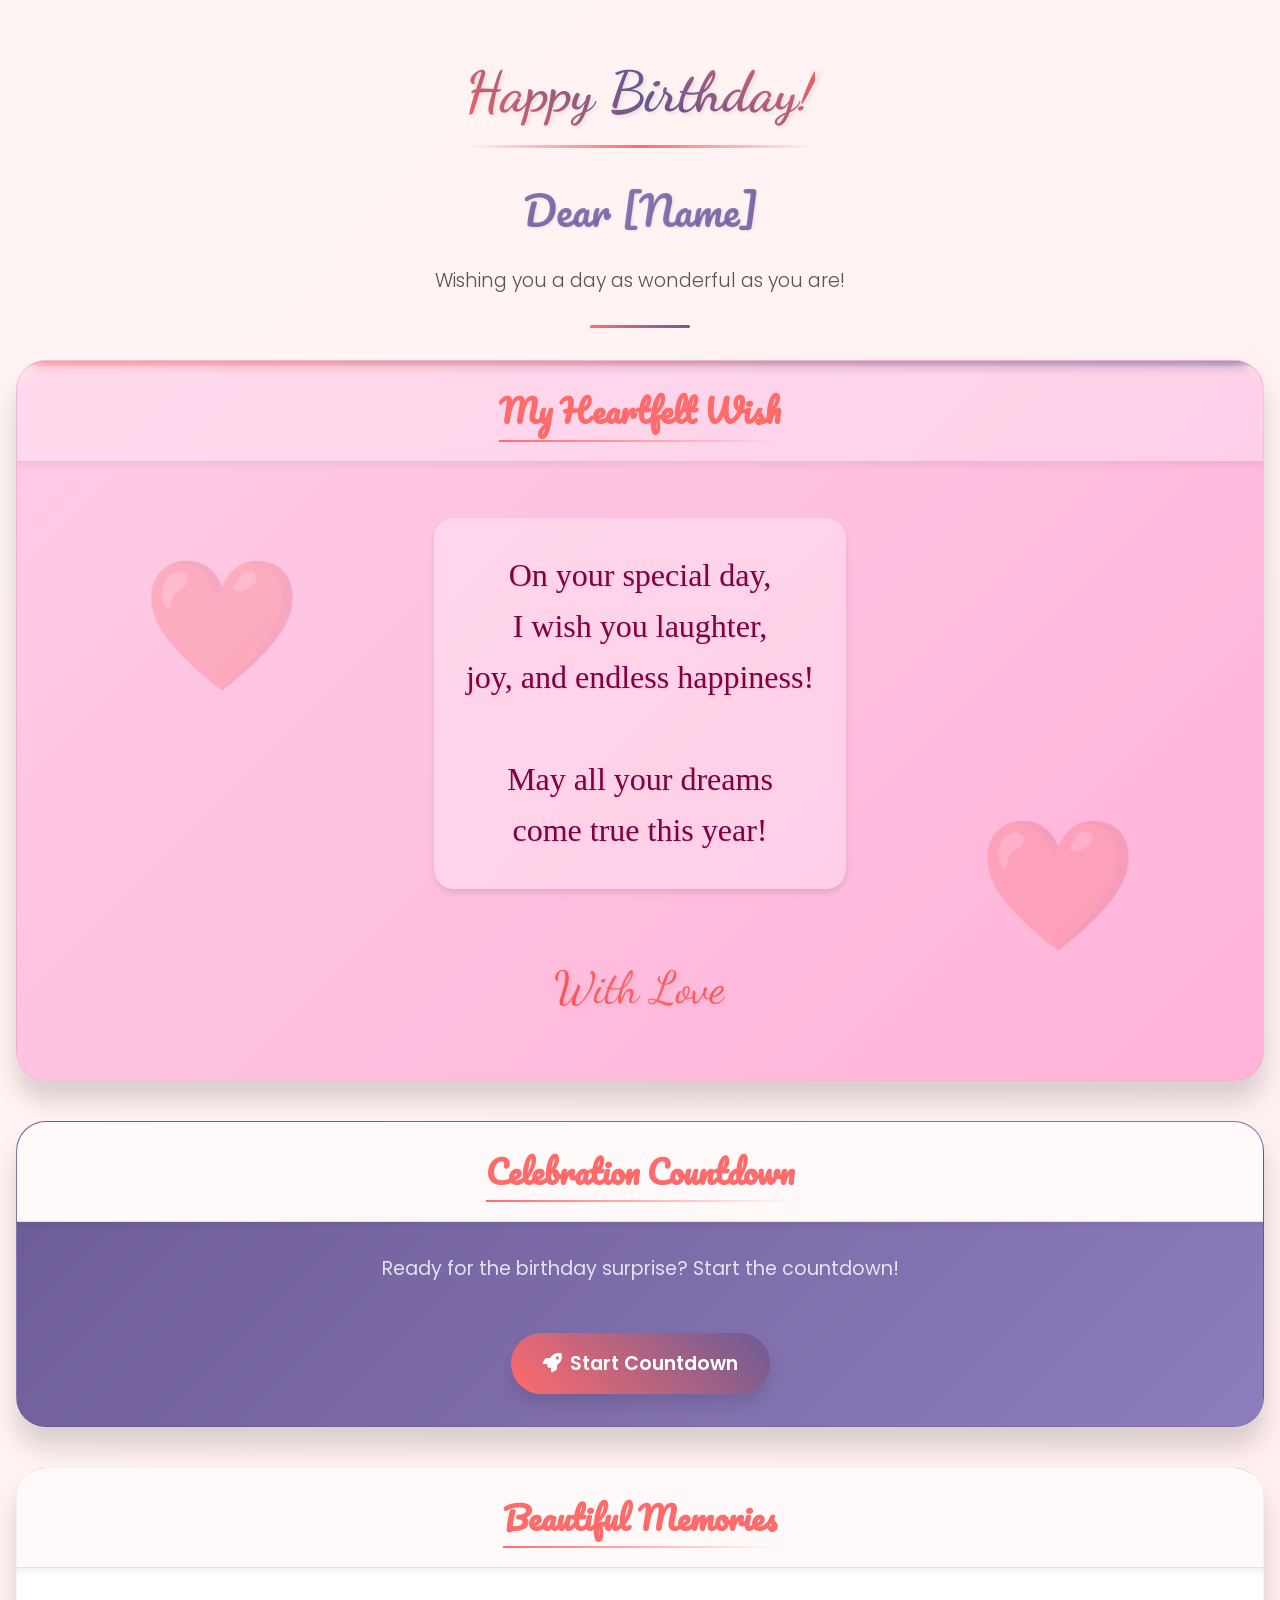
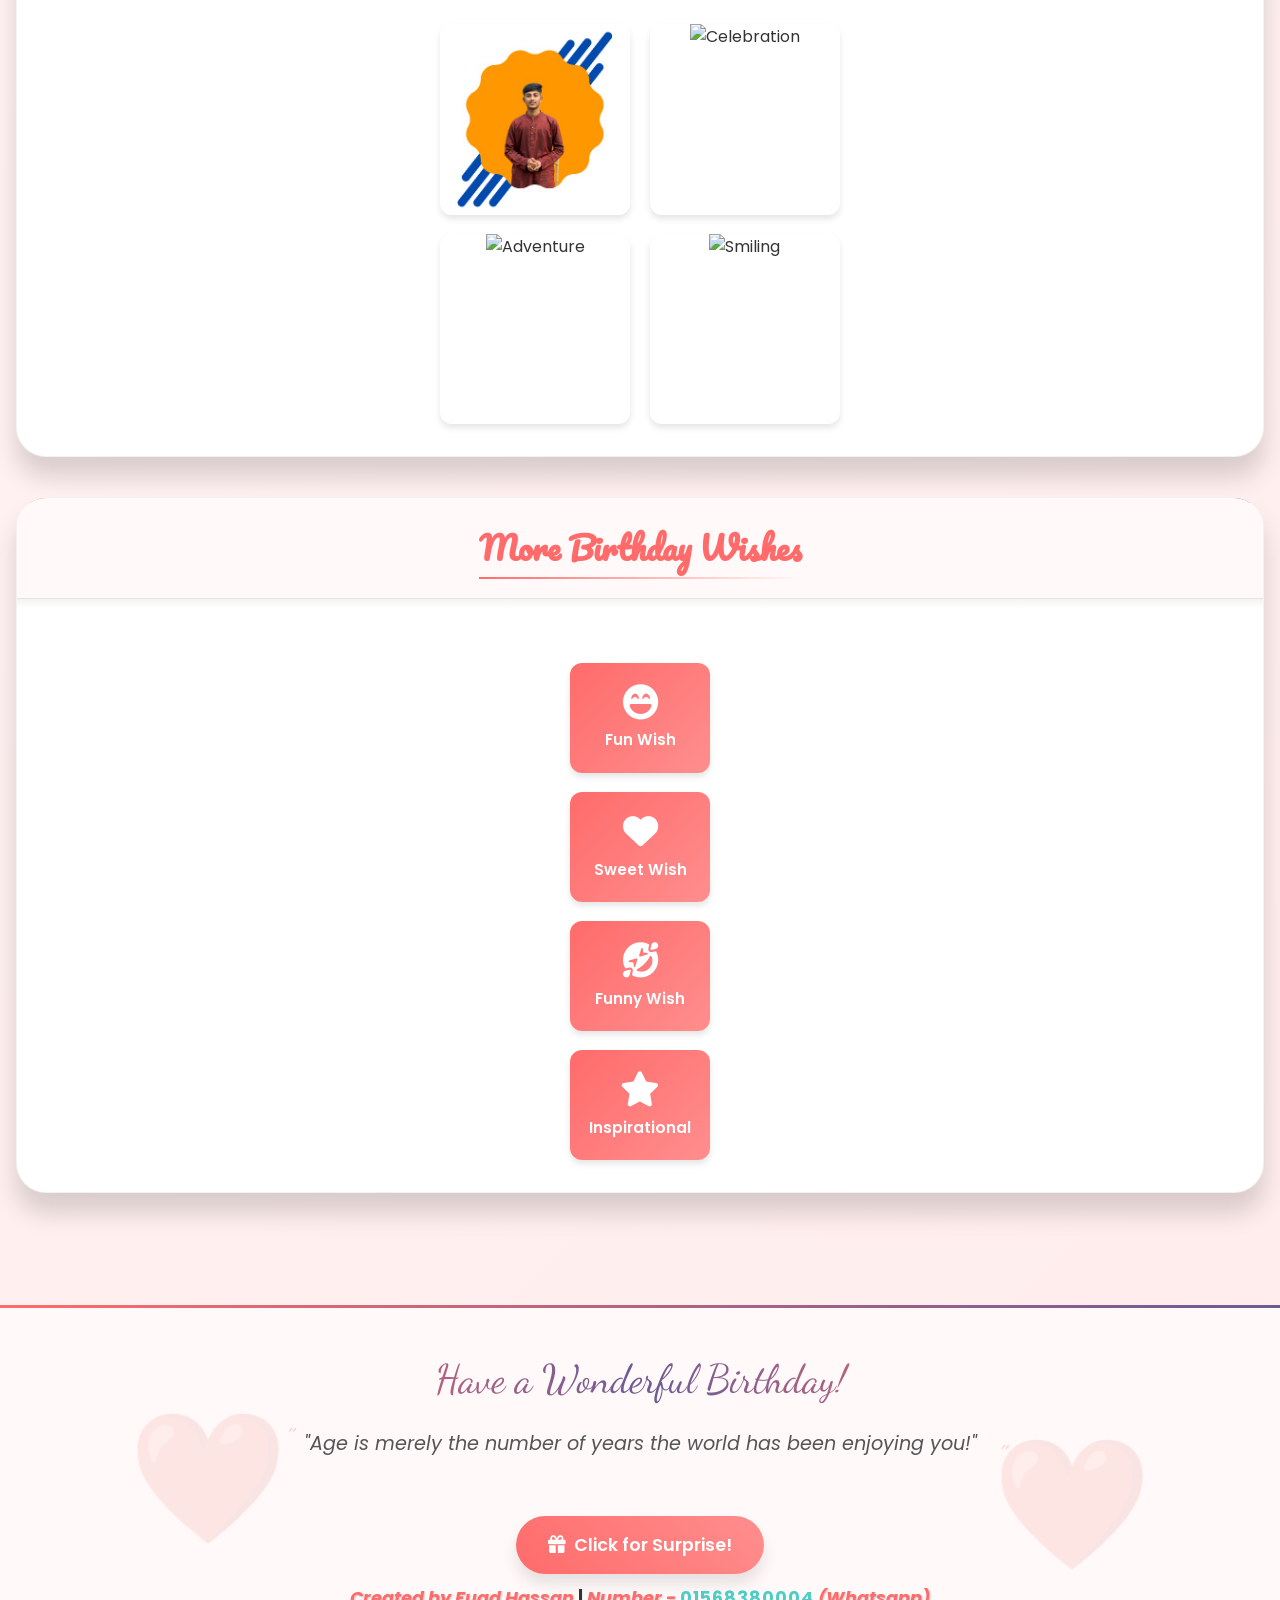
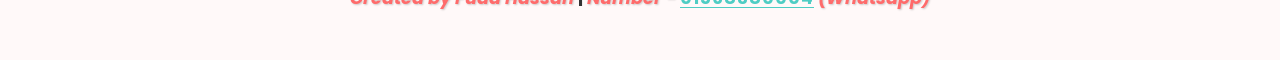
==== commit ec5ef2e6: "first commit" ====
--- a/index.html
+++ b/index.html
@@ -1353,7 +1353,7 @@
             <div class="author-signature">
                 <span class="author-name">Created by Fuad Hassan</span> | 
                 <span class="author-name">Number - </span>
-                <span class="author-phone">0156838004</span>
+                <span class="author-phone">01568380004</span>
                 <span class="author-name">(Whatsapp)</span>
             </div>
         </div>
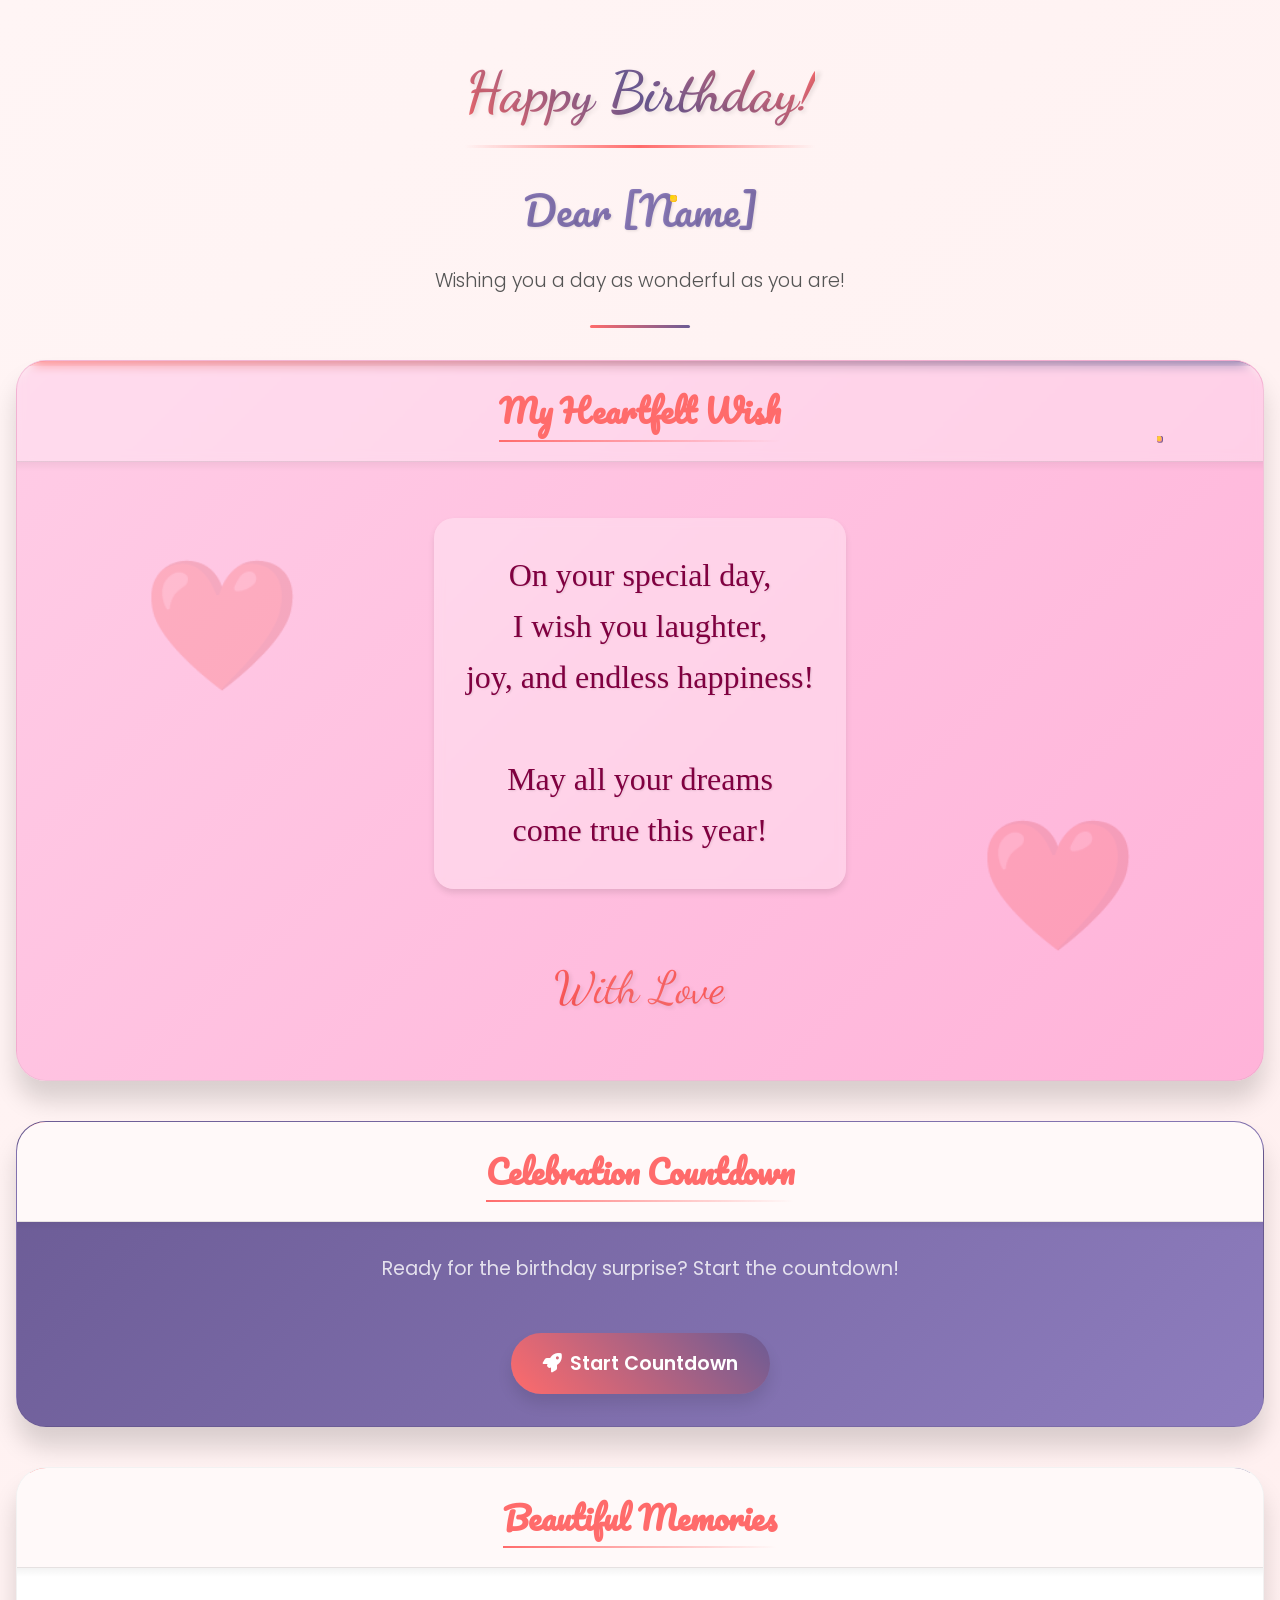
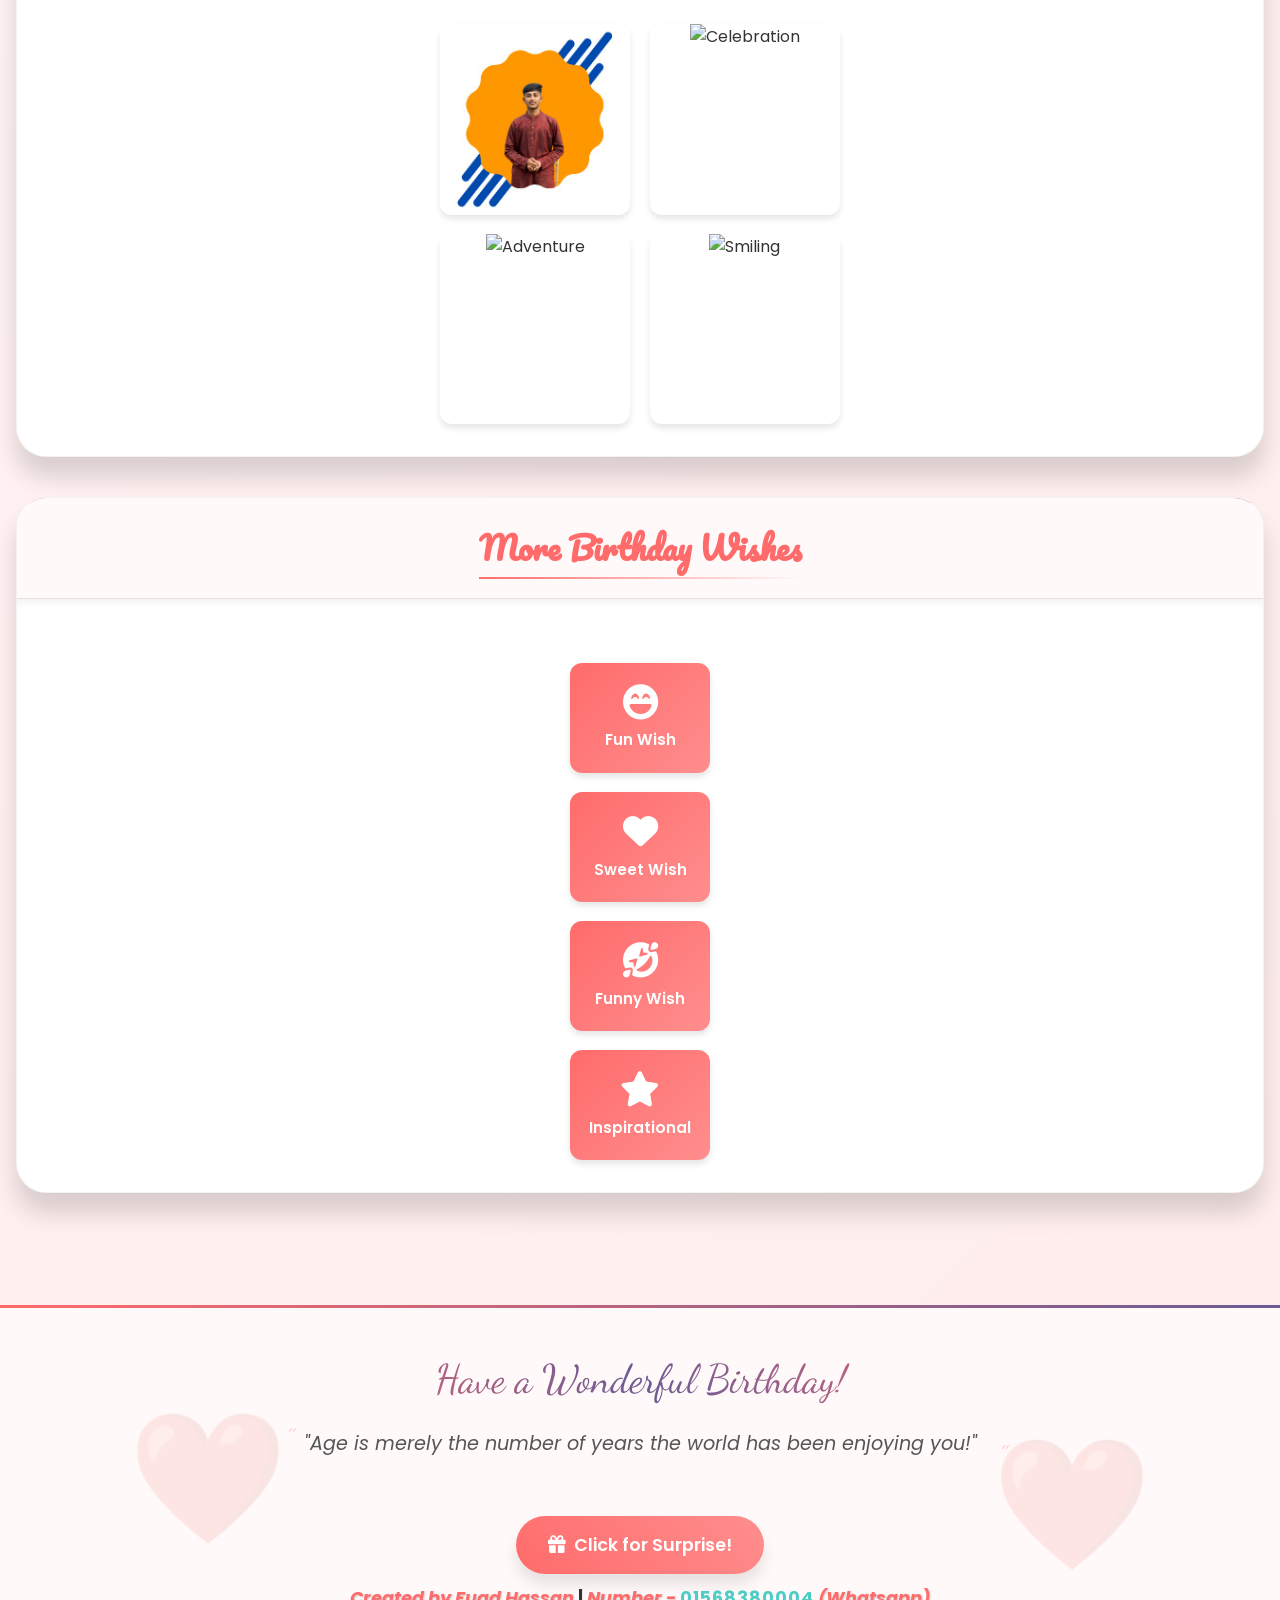
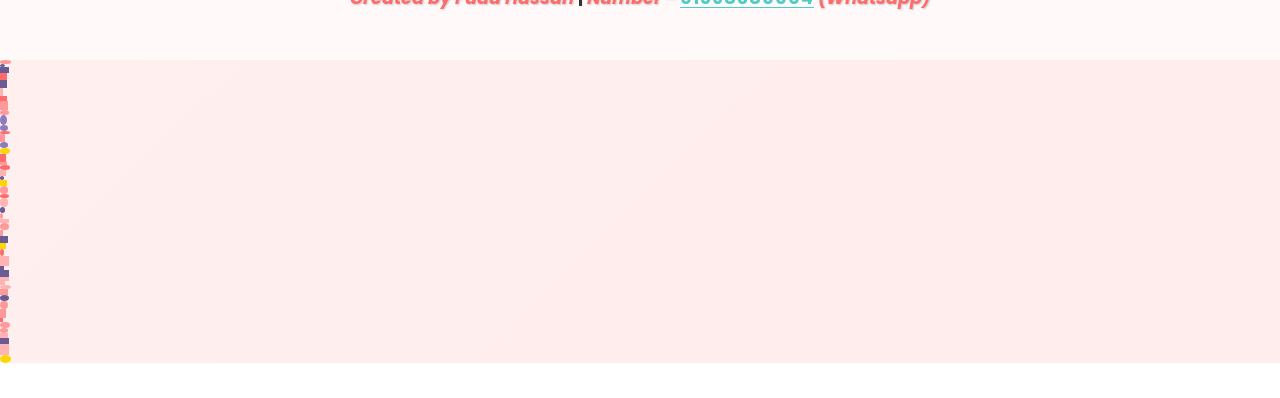
==== commit 59902055: "first commit" ====
--- a/index.html
+++ b/index.html
@@ -1,1206 +1,14 @@
 <!DOCTYPE html>
 <html lang="en">
-<head>
-    <meta charset="UTF-8">
-    <meta name="viewport" content="width=device-width, initial-scale=1.0">
-    <title>Ultimate Birthday Wishes</title>
-    <link href="https://fonts.googleapis.com/css2?family=Dancing+Script:wght@400;700&family=Montserrat:wght@300;400;600;700&family=Pacifico&family=Poppins:wght@300;400;600;700&display=swap" rel="stylesheet">
-    <link rel="stylesheet" href="https://cdnjs.cloudflare.com/ajax/libs/animate.css/4.1.1/animate.min.css">
-    <link rel="stylesheet" href="https://cdnjs.cloudflare.com/ajax/libs/font-awesome/6.4.0/css/all.min.css">
-    <style>
-        /* ========== BASE VARIABLES ========== */
-        :root {
-            /* Color Palette */
-            --primary: #ff6b6b;
-            --primary-light: #ff8e8e;
-            --primary-dark: #ff5252;
-            --secondary: #6b5b95;
-            --secondary-light: #8e7dbe;
-            --accent: #ffb3b3;
-            --accent-dark: #ff9999;
-            --gold: #ffd700;
-            --silver: #c0c0c0;
-            --text: #333333;
-            --text-light: #555555;
-            --light: #fff9f9;
-            --light-gray: #f8f9fa;
-            --white: #ffffff;
-            --black: #000000;
-            
-            /* Effects */
-            --shadow: 0 4px 6px rgba(0, 0, 0, 0.1);
-            --shadow-lg: 0 10px 15px rgba(0, 0, 0, 0.1);
-            --shadow-xl: 0 20px 25px rgba(0, 0, 0, 0.15);
-            --transition: all 0.3s ease;
-            --transition-slow: all 0.6s ease;
-            --border-radius: 12px;
-            --border-radius-lg: 20px;
-            --border-radius-xl: 30px;
-            
-            /* Typography */
-            --font-heading: 'Dancing Script', cursive;
-            --font-subheading: 'Pacifico', cursive;
-            --font-body: 'Poppins', sans-serif;
-            --font-special: 'Montserrat', sans-serif;
-        }
-
-        /* ========== BASE STYLES ========== */
-        * {
-            margin: 0;
-            padding: 0;
-            box-sizing: border-box;
-        }
-
-        html {
-            scroll-behavior: smooth;
-            font-size: 16px;
-        }
-
-        body {
-            font-family: var(--font-body);
-            background: linear-gradient(135deg, #fff5f5 0%, #ffecec 100%);
-            color: var(--text);
-            line-height: 1.6;
-            overflow-x: hidden;
-            min-height: 100vh;
-            position: relative;
-        }
-
-        /* ========== BACKGROUND ELEMENTS ========== */
-        .floating-elements {
-            position: fixed;
-            top: 0;
-            left: 0;
-            width: 100%;
-            height: 100%;
-            pointer-events: none;
-            z-index: -1;
-            overflow: hidden;
-        }
-
-        .floating-heart {
-            position: absolute;
-            opacity: 0;
-            animation: float 15s linear infinite;
-            font-size: 1.5rem;
-            color: var(--primary);
-            z-index: 1;
-        }
-
-        .floating-balloon {
-            position: absolute;
-            opacity: 0;
-            animation: floatBalloon 20s linear infinite;
-            z-index: 2;
-            width: 60px;
-            height: 80px;
-            border-radius: 50%;
-            display: flex;
-            justify-content: center;
-            align-items: flex-end;
-            padding-bottom: 8px;
-            box-shadow: inset -8px -8px 8px rgba(0, 0, 0, 0.1);
-        }
-
-        .floating-gift {
-            position: absolute;
-            opacity: 0;
-            animation: floatGift 25s linear infinite;
-            z-index: 2;
-            width: 50px;
-            height: 50px;
-            display: flex;
-            justify-content: center;
-            align-items: center;
-            font-size: 1.8rem;
-        }
-
-        .balloon-string {
-            position: absolute;
-            bottom: -25px;
-            width: 2px;
-            height: 25px;
-            background-color: var(--text-light);
-        }
-
-        @keyframes float {
-            0% {
-                transform: translateY(100vh) rotate(0deg);
-                opacity: 0;
-            }
-            10% {
-                opacity: 0.7;
-            }
-            90% {
-                opacity: 0.7;
-            }
-            100% {
-                transform: translateY(-20vh) rotate(360deg);
-                opacity: 0;
-            }
-        }
-
-        @keyframes floatBalloon {
-            0% {
-                transform: translateY(100vh) translateX(0) rotate(0deg);
-                opacity: 0;
-            }
-            10% {
-                opacity: 0.8;
-            }
-            50% {
-                transform: translateY(50vh) translateX(20px) rotate(5deg);
-            }
-            90% {
-                opacity: 0.8;
-            }
-            100% {
-                transform: translateY(-10vh) translateX(0) rotate(0deg);
-                opacity: 0;
-            }
-        }
-
-        @keyframes floatGift {
-            0% {
-                transform: translateY(100vh) translateX(0) rotate(0deg);
-                opacity: 0;
-            }
-            10% {
-                opacity: 0.9;
-            }
-            50% {
-                transform: translateY(50vh) translateX(30px) rotate(180deg);
-            }
-            90% {
-                opacity: 0.9;
-            }
-            100% {
-                transform: translateY(-10vh) translateX(0) rotate(360deg);
-                opacity: 0;
-            }
-        }
-
-        .sparkle {
-            position: absolute;
-            width: 5px;
-            height: 5px;
-            border-radius: 50%;
-            background-color: #fff;
-            opacity: 0;
-            pointer-events: none;
-            z-index: 10;
-        }
-
-        .firework {
-            position: absolute;
-            width: 5px;
-            height: 5px;
-            border-radius: 50%;
-            pointer-events: none;
-            z-index: 5;
-        }
-
-        /* ========== MAIN CONTAINER ========== */
-        .main-container {
-            max-width: 100%;
-            margin: 0 auto;
-            padding: 1rem;
-            position: relative;
-            z-index: 1;
-        }
-
-        /* ========== HEADER SECTION ========== */
-        .header {
-            text-align: center;
-            margin-bottom: 2rem;
-            position: relative;
-            padding: 2rem 0;
-            overflow: hidden;
-        }
-
-        .header::before {
-            content: '';
-            position: absolute;
-            bottom: 0;
-            left: 50%;
-            transform: translateX(-50%);
-            width: 100px;
-            height: 3px;
-            background: linear-gradient(90deg, var(--primary), var(--secondary));
-            border-radius: 3px;
-        }
-
-        .header h1 {
-            font-family: var(--font-heading);
-            font-size: 3.5rem;
-            color: var(--primary);
-            margin-bottom: 1rem;
-            text-shadow: 2px 2px 4px rgba(0, 0, 0, 0.1);
-            animation: fadeInDown 1s ease;
-            position: relative;
-            display: inline-block;
-            background: linear-gradient(45deg, var(--primary), var(--secondary), var(--primary));
-            -webkit-background-clip: text;
-            background-clip: text;
-            color: transparent;
-        }
-
-        .header h1::after {
-            content: '';
-            position: absolute;
-            bottom: -10px;
-            left: 0;
-            width: 100%;
-            height: 3px;
-            background: linear-gradient(90deg, transparent, var(--primary), transparent);
-        }
-
-        .header p {
-            font-size: 1.2rem;
-            color: var(--text-light);
-            max-width: 700px;
-            margin: 0 auto;
-            animation: fadeIn 1.5s ease;
-            font-weight: 300;
-        }
-
-        .birthday-person {
-            font-size: 2.5rem;
-            color: var(--secondary);
-            font-family: var(--font-subheading);
-            margin: 1.5rem 0;
-            animation: pulse 2s infinite;
-            text-shadow: 1px 1px 3px rgba(0, 0, 0, 0.1);
-            background: linear-gradient(45deg, var(--secondary), var(--secondary-light), var(--secondary));
-            -webkit-background-clip: text;
-            background-clip: text;
-            color: transparent;
-        }
-
-        /* ========== WISH CONTAINER ========== */
-        .wish-container {
-            display: flex;
-            flex-direction: column;
-            gap: 2.5rem;
-            margin-bottom: 3rem;
-        }
-
-        /* ========== WISH SECTION ========== */
-        .wish-section {
-            background-color: var(--white);
-            border-radius: var(--border-radius-xl);
-            box-shadow: var(--shadow-xl);
-            overflow: hidden;
-            transition: var(--transition);
-            position: relative;
-            border: 1px solid rgba(0, 0, 0, 0.05);
-            transform-style: preserve-3d;
-            perspective: 1000px;
-        }
-
-        .wish-section:hover {
-            transform: translateY(-5px) rotateX(1deg) rotateY(1deg);
-            box-shadow: 0 15px 30px rgba(0, 0, 0, 0.2);
-        }
-
-        .wish-section::before {
-            content: '';
-            position: absolute;
-            top: 0;
-            left: 0;
-            width: 100%;
-            height: 5px;
-            background: linear-gradient(90deg, var(--primary), var(--secondary));
-        }
-
-        /* ========== WISH HEADER ========== */
-        .wish-header {
-            padding: 1.5rem;
-            background-color: var(--light);
-            border-bottom: 1px solid rgba(0, 0, 0, 0.05);
-            display: flex;
-            justify-content: center;
-            align-items: center;
-            position: relative;
-        }
-
-        .wish-header::after {
-            content: '';
-            position: absolute;
-            bottom: -10px;
-            left: 0;
-            width: 100%;
-            height: 10px;
-            background: linear-gradient(to bottom, rgba(0,0,0,0.05), transparent);
-        }
-
-        .wish-title {
-            font-family: var(--font-subheading);
-            font-size: 2rem;
-            color: var(--primary);
-            margin: 0;
-            position: relative;
-            display: inline-block;
-        }
-
-        .wish-title::after {
-            content: '';
-            position: absolute;
-            bottom: -5px;
-            left: 0;
-            width: 100%;
-            height: 2px;
-            background: linear-gradient(90deg, var(--primary), transparent);
-        }
-
-        /* ========== WISH CONTENT ========== */
-        .wish-content {
-            padding: 2rem;
-            display: flex;
-            flex-direction: column;
-            justify-content: center;
-            align-items: center;
-            position: relative;
-            text-align: center;
-        }
-
-        .wish-message {
-            font-family: var(--font-body);
-            font-size: 1.3rem;
-            line-height: 1.8;
-            color: var(--text);
-            margin-bottom: 2rem;
-            position: relative;
-            padding: 1.5rem;
-        }
-
-        .wish-message::before,
-        .wish-message::after {
-            content: '"';
-            font-size: 4rem;
-            color: var(--primary);
-            opacity: 0.2;
-            position: absolute;
-            font-family: var(--font-heading);
-        }
-
-        .wish-message::before {
-            top: -1rem;
-            left: -0.5rem;
-        }
-
-        .wish-message::after {
-            bottom: -2.5rem;
-            right: -0.5rem;
-        }
-
-        /* ========== SPECIAL WISH SECTION ========== */
-        #special-wish {
-            background: linear-gradient(135deg, #ffcce6 0%, #ffb3d9 100%);
-            overflow: hidden;
-        }
-
-        #special-wish .wish-header {
-            background-color: rgba(255, 255, 255, 0.3);
-            backdrop-filter: blur(5px);
-        }
-
-        .special-content {
-            text-align: center;
-            padding: 1.5rem;
-            position: relative;
-            z-index: 1;
-        }
-
-        .special-message {
-            font-family: 'Comic Sans MS', cursive;
-            font-size: 2rem;
-            line-height: 1.6;
-            color: #800040;
-            margin-bottom: 2rem;
-            text-shadow: 1px 1px 2px rgba(0, 0, 0, 0.1);
-            position: relative;
-            padding: 2rem;
-            background-color: rgba(255, 255, 255, 0.3);
-            border-radius: var(--border-radius-lg);
-            backdrop-filter: blur(5px);
-            box-shadow: var(--shadow);
-            transform-style: preserve-3d;
-            transition: var(--transition);
-        }
-
-        .special-message:hover {
-            transform: rotateY(5deg) rotateX(5deg);
-            box-shadow: 0 10px 25px rgba(0, 0, 0, 0.2);
-        }
-
-        .special-message span {
-            display: inline-block;
-            transition: var(--transition);
-            position: relative;
-        }
-
-        .special-message span:hover {
-            transform: translateY(-5px) rotate(3deg) scale(1.1);
-            color: #ff0066;
-            z-index: 2;
-            text-shadow: 0 0 5px rgba(255, 0, 102, 0.3);
-        }
-
-        .special-signature {
-            font-family: var(--font-heading);
-            font-size: 2.8rem;
-            color: var(--primary-dark);
-            margin-top: 2rem;
-            text-shadow: 2px 2px 4px rgba(0, 0, 0, 0.1);
-            position: relative;
-            display: inline-block;
-            background: linear-gradient(45deg, var(--primary-dark), var(--primary), var(--primary-dark));
-            -webkit-background-clip: text;
-            background-clip: text;
-            color: transparent;
-        }
-
-        .heart-decoration {
-            position: absolute;
-            font-size: 8rem;
-            color: rgba(255, 255, 255, 0.2);
-            z-index: -1;
-            animation: heartFloat 8s ease-in-out infinite;
-        }
-
-        @keyframes heartFloat {
-            0%, 100% {
-                transform: translateY(0) rotate(0deg);
-            }
-            50% {
-                transform: translateY(-20px) rotate(5deg);
-            }
-        }
-
-        .heart-decoration:nth-child(1) {
-            top: 10%;
-            left: 10%;
-        }
-
-        .heart-decoration:nth-child(2) {
-            bottom: 15%;
-            right: 10%;
-            animation-delay: 0.5s;
-        }
-
-        /* ========== PHOTO GALLERY ========== */
-        .photo-gallery {
-            display: grid;
-            grid-template-columns: repeat(auto-fill, minmax(160px, 1fr));
-            gap: 1.2rem;
-            margin-top: 1.5rem;
-        }
-
-        .photo-item {
-            position: relative;
-            border-radius: var(--border-radius);
-            overflow: hidden;
-            box-shadow: var(--shadow);
-            transition: var(--transition-slow);
-            aspect-ratio: 1/1;
-            cursor: pointer;
-            transform-style: preserve-3d;
-        }
-
-        .photo-item:hover {
-            transform: translateY(-8px) scale(1.05) rotateY(5deg);
-            box-shadow: 0 12px 25px rgba(0, 0, 0, 0.25);
-            z-index: 2;
-        }
-
-        .photo-img {
-            width: 100%;
-            height: 100%;
-            object-fit: cover;
-            transition: var(--transition-slow);
-        }
-
-        .photo-item:hover .photo-img {
-            transform: scale(1.1);
-        }
-
-        .photo-caption {
-            position: absolute;
-            bottom: 0;
-            left: 0;
-            right: 0;
-            background: linear-gradient(transparent, rgba(0, 0, 0, 0.7));
-            color: white;
-            padding: 1rem;
-            transform: translateY(100%);
-            transition: var(--transition-slow);
-            opacity: 0;
-            font-family: var(--font-special);
-            font-weight: 300;
-            font-size: 0.95rem;
-        }
-
-        .photo-item:hover .photo-caption {
-            transform: translateY(0);
-            opacity: 1;
-        }
-
-        /* ========== WISH BUTTONS ========== */
-        .wish-buttons {
-            display: grid;
-            grid-template-columns: repeat(auto-fill, minmax(130px, 1fr));
-            gap: 1.2rem;
-            margin-top: 2rem;
-        }
-
-        .wish-btn {
-            background: linear-gradient(135deg, var(--primary), var(--primary-light));
-            color: white;
-            border: none;
-            padding: 1.2rem;
-            border-radius: var(--border-radius);
-            cursor: pointer;
-            font-family: var(--font-body);
-            font-weight: 600;
-            transition: var(--transition);
-            box-shadow: var(--shadow);
-            display: flex;
-            flex-direction: column;
-            align-items: center;
-            justify-content: center;
-            text-align: center;
-            min-height: 110px;
-            position: relative;
-            overflow: hidden;
-            transform-style: preserve-3d;
-        }
-
-        .wish-btn::before {
-            content: '';
-            position: absolute;
-            top: -50%;
-            left: -50%;
-            width: 200%;
-            height: 200%;
-            background: linear-gradient(
-                to bottom right,
-                rgba(255, 255, 255, 0) 0%,
-                rgba(255, 255, 255, 0) 45%,
-                rgba(255, 255, 255, 0.5) 48%,
-                rgba(255, 255, 255, 0.8) 50%,
-                rgba(255, 255, 255, 0.5) 52%,
-                rgba(255, 255, 255, 0) 57%,
-                rgba(255, 255, 255, 0) 100%
-            );
-            transform: translateY(100%) rotate(30deg);
-            transition: var(--transition-slow);
-        }
-
-        .wish-btn:hover {
-            transform: translateY(-5px) rotateX(5deg);
-            box-shadow: 0 15px 30px rgba(0, 0, 0, 0.25);
-        }
-
-        .wish-btn:hover::before {
-            transform: translateY(-50%) rotate(30deg);
-        }
-
-        .wish-btn i {
-            font-size: 2.2rem;
-            margin-bottom: 0.6rem;
-            transition: var(--transition);
-        }
-
-        .wish-btn:hover i {
-            transform: scale(1.2) rotate(10deg);
-        }
-
-        .wish-btn-text {
-            font-size: 0.95rem;
-            transition: var(--transition);
-        }
-
-        .wish-btn:hover .wish-btn-text {
-            transform: scale(1.05);
-        }
-
-        /* ========== COUNTDOWN SECTION ========== */
-        .countdown-section {
-            background: linear-gradient(135deg, #6b5b95 0%, #8e7dbe 100%);
-            color: white;
-        }
-
-        .countdown-container {
-            display: flex;
-            justify-content: center;
-            gap: 1rem;
-            margin-top: 1.5rem;
-        }
-
-        .countdown-box {
-            background-color: rgba(255, 255, 255, 0.2);
-            border-radius: var(--border-radius);
-            padding: 1rem;
-            min-width: 80px;
-            text-align: center;
-            backdrop-filter: blur(5px);
-            border: 1px solid rgba(255, 255, 255, 0.1);
-            transition: var(--transition);
-        }
-
-        .countdown-box:hover {
-            transform: translateY(-5px);
-            background-color: rgba(255, 255, 255, 0.3);
-        }
-
-        .countdown-value {
-            font-size: 2.5rem;
-            font-weight: 700;
-            margin-bottom: 0.3rem;
-            font-family: var(--font-special);
-        }
-
-        .countdown-label {
-            font-size: 0.9rem;
-            opacity: 0.8;
-            text-transform: uppercase;
-            letter-spacing: 1px;
-        }
-
-        /* ========== POPUP WISH MODAL ========== */
-        .wish-modal-overlay {
-            position: fixed;
-            top: 0;
-            left: 0;
-            right: 0;
-            bottom: 0;
-            background-color: rgba(0, 0, 0, 0.8);
-            display: flex;
-            justify-content: center;
-            align-items: center;
-            z-index: 1000;
-            opacity: 0;
-            visibility: hidden;
-            transition: var(--transition-slow);
-            backdrop-filter: blur(5px);
-        }
-
-        .wish-modal-overlay.active {
-            opacity: 1;
-            visibility: visible;
-        }
-
-        .wish-modal-content {
-            background-color: var(--white);
-            border-radius: var(--border-radius-xl);
-            width: 90%;
-            max-width: 500px;
-            max-height: 90vh;
-            overflow-y: auto;
-            position: relative;
-            transform: scale(0.8);
-            transition: var(--transition-slow);
-            box-shadow: 0 25px 50px rgba(0, 0, 0, 0.3);
-            border: 1px solid rgba(0, 0, 0, 0.1);
-            animation: modalShake 0.5s ease;
-        }
-
-        @keyframes modalShake {
-            0%, 100% { transform: translateX(0) rotate(0deg); }
-            20% { transform: translateX(-5px) rotate(-2deg); }
-            40% { transform: translateX(5px) rotate(2deg); }
-            60% { transform: translateX(-5px) rotate(-1deg); }
-            80% { transform: translateX(5px) rotate(1deg); }
-        }
-
-        .wish-modal-overlay.active .wish-modal-content {
-            transform: scale(1);
-        }
-
-        .wish-modal-header {
-            padding: 1.5rem;
-            background-color: var(--light);
-            border-bottom: 1px solid rgba(0, 0, 0, 0.05);
-            display: flex;
-            justify-content: space-between;
-            align-items: center;
-            position: sticky;
-            top: 0;
-            z-index: 10;
-        }
-
-        .wish-modal-title {
-            font-family: var(--font-subheading);
-            font-size: 1.8rem;
-            color: var(--primary);
-            margin: 0;
-        }
-
-        .close-wish-modal {
-            background: none;
-            border: none;
-            font-size: 1.8rem;
-            color: var(--text-light);
-            cursor: pointer;
-            transition: var(--transition);
-            width: 40px;
-            height: 40px;
-            display: flex;
-            align-items: center;
-            justify-content: center;
-            border-radius: 50%;
-        }
-
-        .close-wish-modal:hover {
-            background-color: var(--light);
-            color: var(--primary);
-            transform: rotate(180deg);
-        }
-
-        .wish-modal-body {
-            padding: 2rem;
-            text-align: center;
-        }
-
-        .wish-modal-icon {
-            font-size: 4.5rem;
-            color: var(--primary);
-            margin-bottom: 1.5rem;
-            animation: bounce 2s infinite;
-            display: inline-block;
-        }
-
-        .wish-modal-text {
-            font-size: 1.2rem;
-            line-height: 1.8;
-            color: var(--text);
-            margin-bottom: 1.5rem;
-        }
-
-        .wish-modal-signature {
-            font-family: var(--font-heading);
-            font-size: 2rem;
-            color: var(--primary);
-            margin-top: 1.5rem;
-        }
-
-        /* ========== FIREWORKS EFFECT ========== */
-        .fireworks-container {
-            position: fixed;
-            top: 0;
-            left: 0;
-            width: 100%;
-            height: 100%;
-            pointer-events: none;
-            z-index: 20;
-            overflow: hidden;
-        }
-
-        /* ========== FOOTER SECTION ========== */
-        .footer {
-            text-align: center;
-            padding: 3rem 0;
-            background-color: var(--light);
-            margin-top: 3rem;
-            position: relative;
-            overflow: hidden;
-        }
-
-        .footer::before {
-            content: '';
-            position: absolute;
-            top: 0;
-            left: 0;
-            width: 100%;
-            height: 3px;
-            background: linear-gradient(90deg, var(--primary), var(--secondary));
-        }
-
-        .footer-content {
-            max-width: 800px;
-            margin: 0 auto;
-            position: relative;
-            z-index: 1;
-        }
-
-        .footer-message {
-            font-family: var(--font-heading);
-            font-size: 2.5rem;
-            color: var(--primary);
-            margin-bottom: 1.5rem;
-            line-height: 1.3;
-            background: linear-gradient(45deg, var(--primary), var(--secondary), var(--primary));
-            -webkit-background-clip: text;
-            background-clip: text;
-            color: transparent;
-        }
-
-        .footer-quote {
-            font-size: 1.2rem;
-            color: var(--text-light);
-            margin-bottom: 2rem;
-            font-style: italic;
-            position: relative;
-            display: inline-block;
-        }
-
-        .footer-quote::before,
-        .footer-quote::after {
-            content: '"';
-            font-size: 2rem;
-            color: var(--primary);
-            opacity: 0.3;
-            position: absolute;
-            font-family: var(--font-heading);
-        }
-
-        .footer-quote::before {
-            top: -0.8rem;
-            left: -1.5rem;
-        }
-
-        .footer-quote::after {
-            bottom: -1.5rem;
-            right: -1.5rem;
-        }
-
-        .footer-btn {
-            background: linear-gradient(45deg, var(--primary), var(--primary-light));
-            color: white;
-            border: none;
-            padding: 1rem 2rem;
-            border-radius: 50px;
-            cursor: pointer;
-            font-family: var(--font-body);
-            font-weight: 600;
-            transition: var(--transition);
-            box-shadow: var(--shadow-lg);
-            margin-top: 1.5rem;
-            font-size: 1.1rem;
-            display: inline-flex;
-            align-items: center;
-            gap: 0.5rem;
-        }
-
-        .footer-btn:hover {
-            transform: translateY(-3px) scale(1.05);
-            box-shadow: 0 15px 25px rgba(0, 0, 0, 0.2);
-        }
-
-        .footer-btn i {
-            transition: var(--transition);
-        }
-
-        .footer-btn:hover i {
-            transform: rotate(360deg);
-        }
-
-        .copyright {
-            font-size: 0.9rem;
-            color: var(--text-light);
-            margin-top: 2rem;
-        }
-
-        .footer-hearts {
-            position: absolute;
-            font-size: 8rem;
-            color: rgba(255, 107, 107, 0.1);
-            z-index: 0;
-            animation: heartFloat 10s ease-in-out infinite;
-        }
-
-        .footer-hearts:nth-child(1) {
-            top: 20%;
-            left: 10%;
-        }
-
-        .footer-hearts:nth-child(2) {
-            bottom: 15%;
-            right: 10%;
-            animation-delay: 0.5s;
-        }
-
-        /* ========== ANIMATIONS ========== */
-        @keyframes fadeIn {
-            from { opacity: 0; }
-            to { opacity: 1; }
-        }
-
-        @keyframes fadeInDown {
-            from {
-                opacity: 0;
-                transform: translateY(-20px);
-            }
-            to {
-                opacity: 1;
-                transform: translateY(0);
-            }
-        }
-
-        @keyframes floatUp {
-            0% {
-                transform: translateY(0) rotate(0deg);
-            }
-            50% {
-                transform: translateY(-15px) rotate(5deg);
-            }
-            100% {
-                transform: translateY(0) rotate(0deg);
-            }
-        }
-
-        @keyframes bounce {
-            0%, 20%, 50%, 80%, 100% { transform: translateY(0); }
-            40% { transform: translateY(-15px); }
-            60% { transform: translateY(-7px); }
-        }
-
-        @keyframes pulse {
-            0% { transform: scale(1); }
-            50% { transform: scale(1.05); }
-            100% { transform: scale(1); }
-        }
-
-        @keyframes heartBeat {
-            0% { transform: scale(1); }
-            14% { transform: scale(1.3); }
-            28% { transform: scale(1); }
-            42% { transform: scale(1.3); }
-            70% { transform: scale(1); }
-        }
-
-        @keyframes rotate {
-            from { transform: rotate(0deg); }
-            to { transform: rotate(360deg); }
-        }
-
-        @keyframes fireworks {
-            0% { 
-                transform: translate(var(--x), var(--y)) scale(0);
-                opacity: 1;
-            }
-            100% { 
-                transform: translate(var(--x-end), var(--y-end)) scale(1);
-                opacity: 0;
-            }
-        }
-
-        /* ========== RESPONSIVE DESIGN ========== */
-        @media (max-width: 768px) {
-            .header h1 {
-                font-size: 2.8rem;
-            }
-            
-            .birthday-person {
-                font-size: 2rem;
-            }
-            
-            .special-message {
-                font-size: 1.6rem;
-                padding: 1.5rem;
-            }
-            
-            .special-signature {
-                font-size: 2.2rem;
-            }
-            
-            .wish-title {
-                font-size: 1.8rem;
-            }
-            
-            .wish-message {
-                font-size: 1.1rem;
-            }
-            
-            .wish-buttons {
-                grid-template-columns: repeat(auto-fill, minmax(120px, 1fr));
-            }
-            
-            .wish-btn {
-                min-height: 100px;
-                padding: 1rem;
-            }
-            
-            .wish-btn i {
-                font-size: 2rem;
-            }
-            
-            .wish-btn-text {
-                font-size: 0.9rem;
-            }
-            
-            .countdown-box {
-                min-width: 70px;
-                padding: 0.8rem;
-            }
-            
-            .countdown-value {
-                font-size: 2rem;
-            }
-            
-            .footer-message {
-                font-size: 2rem;
-            }
-        }
-
-        @media (max-width: 480px) {
-            .header h1 {
-                font-size: 2.3rem;
-            }
-            
-            .header p {
-                font-size: 1rem;
-            }
-            
-            .birthday-person {
-                font-size: 1.8rem;
-            }
-            
-            .special-message {
-                font-size: 1.4rem;
-                padding: 1rem;
-            }
-            
-            .photo-gallery {
-                grid-template-columns: repeat(auto-fill, minmax(130px, 1fr));
-                gap: 1rem;
-            }
-            
-            .wish-buttons {
-                grid-template-columns: 1fr 1fr;
-            }
-            
-            .countdown-container {
-                flex-wrap: wrap;
-            }
-            
-            .countdown-box {
-                min-width: 60px;
-                padding: 0.6rem;
-            }
-            
-            .countdown-value {
-                font-size: 1.8rem;
-            }
-            
-            .countdown-label {
-                font-size: 0.8rem;
-            }
-            
-            .wish-modal-content {
-                width: 95%;
-            }
-            
-            .wish-modal-icon {
-                font-size: 3.5rem;
-            }
-            
-            .wish-modal-text {
-                font-size: 1.1rem;
-            }
-            
-            .wish-modal-signature {
-                font-size: 1.8rem;
-            }
-            
-            .footer-message {
-                font-size: 1.8rem;
-            }
-            
-            .footer-quote {
-                font-size: 1rem;
-            }
-        }
-
-        /* Add this new style for the countdown button */
-        .start-countdown-btn {
-            background: linear-gradient(45deg, var(--primary), var(--secondary));
-            color: white;
-            border: none;
-            padding: 1rem 2rem;
-            border-radius: 50px;
-            cursor: pointer;
-            font-family: var(--font-body);
-            font-weight: 600;
-            font-size: 1.2rem;
-            transition: var(--transition);
-            box-shadow: var(--shadow-lg);
-            margin-top: 1.5rem;
-            display: inline-flex;
-            align-items: center;
-            gap: 0.5rem;
-        }
-
-        .start-countdown-btn:hover {
-            transform: translateY(-3px) scale(1.05);
-            box-shadow: 0 15px 25px rgba(0, 0, 0, 0.2);
-            background: linear-gradient(45deg, var(--secondary), var(--primary));
-        }
-
-        .start-countdown-btn i {
-            transition: var(--transition);
-        }
-
-        .start-countdown-btn:hover i {
-            transform: rotate(360deg);
-        }
-
-        .countdown-complete {
-            font-family: var(--font-heading);
-            font-size: 2.5rem;
-            color: var(--primary);
-            margin: 1.5rem 0;
-            text-align: center;
-            animation: heartBeat 1.5s infinite;
-        }
-
-        /* Update the countdown section styles */
-        .countdown-section .wish-content {
-            padding: 2rem;
-            text-align: center;
-        }
-
-        .countdown-instruction {
-            font-size: 1.2rem;
-            color: rgba(255, 255, 255, 0.8);
-            margin-bottom: 1.5rem;
-        }
-        .author-signature {
-        margin-top: 10px;
-        font-size: 1.1em;
-        font-weight: bold;
-    }
-    
-    .author-name {
-        color: #ff6b6b;
-        text-shadow: 1px 1px 2px rgba(0,0,0,0.2);
-        font-style: italic;
-    }
-    
-    .author-phone {
-        color: #4ecdc4;
-        font-weight: bold;
-        letter-spacing: 1px;
-        text-decoration: underline;
-        text-underline-offset: 3px;
-    }
-    
-    .author-signature:hover .author-name {
-        animation: rainbow 2s infinite;
-    }
-    
-    @keyframes rainbow {
-        0% { color: #ff6b6b; }
-        20% { color: #ffb347; }
-        40% { color: #f6e58d; }
-        60% { color: #7ed6df; }
-        80% { color: #e056fd; }
-        100% { color: #ff6b6b; }
-    }
-    
-    </style>
-</head>
+    <head>
+        <meta charset="UTF-8">
+        <meta name="viewport" content="width=device-width, initial-scale=1.0">
+        <title>Ultimate Birthday Wishes</title>
+        <link href="https://fonts.googleapis.com/css2?family=Dancing+Script:wght@400;700&family=Montserrat:wght@300;400;600;700&family=Pacifico&family=Poppins:wght@300;400;600;700&display=swap" rel="stylesheet">
+        <link rel="stylesheet" href="https://cdnjs.cloudflare.com/ajax/libs/animate.css/4.1.1/animate.min.css">
+        <link rel="stylesheet" href="https://cdnjs.cloudflare.com/ajax/libs/font-awesome/6.4.0/css/all.min.css">
+        <link rel="stylesheet" href="style.css">
+    </head>
 <body>
     <!-- Floating Background Elements -->
     <div class="floating-elements" id="floatingElements"></div>
@@ -1492,430 +300,6 @@
             </div>
         </div>
     </div>
-
-    <script>
-        // ========== INITIALIZATION ==========
-        document.addEventListener('DOMContentLoaded', function() {
-            createFloatingElements();
-            setupWishButtons();
-            setupPhotoModals();
-            setupSparkleEffect();
-            animateSpecialMessage();
-            setupScrollAnimations();
-            setupCountdown();
-            setupSurpriseButton();
-            
-            // Show birthday animation on load
-            setTimeout(() => {
-                createConfetti(window.innerWidth/2, 100);
-                createFireworks(5);
-            }, 1000);
-        });
-
-        // ========== FLOATING ELEMENTS BACKGROUND ==========
-        function createFloatingElements() {
-            const container = document.getElementById('floatingElements');
-            const heartCount = 15;
-            const balloonCount = 8;
-            const giftCount = 5;
-            
-            // Create floating hearts
-            for (let i = 0; i < heartCount; i++) {
-                const heart = document.createElement('div');
-                heart.className = 'floating-heart';
-                heart.innerHTML = '❤️';
-                heart.style.left = Math.random() * 100 + 'vw';
-                heart.style.animationDuration = (Math.random() * 10 + 10) + 's';
-                heart.style.animationDelay = Math.random() * 5 + 's';
-                heart.style.fontSize = (Math.random() * 15 + 8) + 'px';
-                container.appendChild(heart);
-            }
-            
-            // Create floating balloons
-            for (let i = 0; i < balloonCount; i++) {
-                const balloon = document.createElement('div');
-                balloon.className = 'floating-balloon';
-                balloon.style.left = Math.random() * 100 + 'vw';
-                balloon.style.animationDuration = (Math.random() * 15 + 15) + 's';
-                balloon.style.animationDelay = Math.random() * 10 + 's';
-                balloon.style.backgroundColor = getRandomBalloonColor();
-                
-                const string = document.createElement('div');
-                string.className = 'balloon-string';
-                balloon.appendChild(string);
-                
-                container.appendChild(balloon);
-            }
-            
-            // Create floating gifts
-            for (let i = 0; i < giftCount; i++) {
-                const gift = document.createElement('div');
-                gift.className = 'floating-gift';
-                gift.innerHTML = '🎁';
-                gift.style.left = Math.random() * 100 + 'vw';
-                gift.style.animationDuration = (Math.random() * 20 + 20) + 's';
-                gift.style.animationDelay = Math.random() * 10 + 's';
-                gift.style.color = getRandomBalloonColor();
-                container.appendChild(gift);
-            }
-        }
-        
-        function getRandomBalloonColor() {
-            const colors = [
-                '#ff6b6b', '#6b5b95', '#ffb347', '#00b09b', 
-                '#ff8e8e', '#8e7dbe', '#ffcc33', '#96c93d'
-            ];
-            return colors[Math.floor(Math.random() * colors.length)];
-        }
-
-        // ========== WISH BUTTONS FUNCTIONALITY ==========
-        function setupWishButtons() {
-            const wishButtons = document.querySelectorAll('.wish-btn');
-            
-            wishButtons.forEach(button => {
-                button.addEventListener('click', function() {
-                    const wishType = this.getAttribute('data-wish');
-                    const modal = document.getElementById(`${wishType}WishModal`);
-                    
-                    if (modal) {
-                        modal.classList.add('active');
-                        document.body.style.overflow = 'hidden';
-                        createConfetti(window.innerWidth/2, window.innerHeight/2);
-                        createFireworks(3);
-                    }
-                });
-            });
-            
-            // Close buttons for all wish modals
-            const closeButtons = document.querySelectorAll('.close-wish-modal');
-            closeButtons.forEach(button => {
-                button.addEventListener('click', function() {
-                    const modal = this.closest('.wish-modal-overlay');
-                    modal.classList.remove('active');
-                    document.body.style.overflow = '';
-                });
-            });
-            
-            // Close when clicking outside modal
-            const modals = document.querySelectorAll('.wish-modal-overlay');
-            modals.forEach(modal => {
-                modal.addEventListener('click', function(e) {
-                    if (e.target === this) {
-                        this.classList.remove('active');
-                        document.body.style.overflow = '';
-                    }
-                });
-            });
-            
-            // Close with ESC key
-            document.addEventListener('keydown', function(e) {
-                if (e.key === 'Escape') {
-                    modals.forEach(modal => {
-                        if (modal.classList.contains('active')) {
-                            modal.classList.remove('active');
-                            document.body.style.overflow = '';
-                        }
-                    });
-                }
-            });
-        }
-
-        // ========== PHOTO MODAL FUNCTIONALITY ==========
-        function setupPhotoModals() {
-            const photoItems = document.querySelectorAll('.photo-item');
-            
-            photoItems.forEach(item => {
-                item.addEventListener('click', function() {
-                    const modalId = this.getAttribute('data-modal');
-                    const modal = document.getElementById(modalId);
-                    
-                    if (modal) {
-                        modal.classList.add('active');
-                        document.body.style.overflow = 'hidden';
-                    }
-                });
-            });
-        }
-
-        // ========== SPARKLE EFFECT ==========
-        function setupSparkleEffect() {
-            document.addEventListener('mousemove', function(e) {
-                if (Math.random() > 0.9) { // Only create sparkles occasionally
-                    const sparkle = document.createElement('div');
-                    sparkle.className = 'sparkle';
-                    sparkle.style.left = e.pageX + 'px';
-                    sparkle.style.top = e.pageY + 'px';
-                    sparkle.style.backgroundColor = `hsl(${Math.random() * 60 + 330}, 100%, 70%)`;
-                    
-                    document.body.appendChild(sparkle);
-                    
-                    // Animate sparkle
-                    const size = Math.random() * 8 + 3;
-                    const animation = [
-                        { transform: 'scale(0)', opacity: 0 },
-                        { transform: `scale(${size})`, opacity: 0.8 },
-                        { transform: 'scale(0)', opacity: 0 }
-                    ];
-                    
-                    const timing = {
-                        duration: 800,
-                        iterations: 1
-                    };
-                    
-                    sparkle.animate(animation, timing);
-                    
-                    // Remove sparkle after animation
-                    setTimeout(() => {
-                        sparkle.remove();
-                    }, timing.duration);
-                }
-            });
-        }
-
-        // ========== SPECIAL MESSAGE ANIMATION ==========
-        function animateSpecialMessage() {
-            const words = document.querySelectorAll('.special-message span');
-            
-            words.forEach((word, index) => {
-                // Staggered animation
-                word.style.animation = `floatUp 3s ease-in-out ${index * 0.1}s infinite`;
-                
-                // Random color change on hover
-                word.addEventListener('mouseover', () => {
-                    const colors = ['#ff0066', '#9900cc', '#ff6600', '#00cc99'];
-                    const randomColor = colors[Math.floor(Math.random() * colors.length)];
-                    word.style.color = randomColor;
-                    word.style.textShadow = `0 0 5px ${randomColor}`;
-                });
-                
-                word.addEventListener('mouseout', () => {
-                    word.style.color = '';
-                    word.style.textShadow = '';
-                });
-            });
-        }
-
-        // ========== SCROLL ANIMATIONS ==========
-        function setupScrollAnimations() {
-            const animateElements = document.querySelectorAll('.wish-section');
-            
-            const observer = new IntersectionObserver((entries) => {
-                entries.forEach(entry => {
-                    if (entry.isIntersecting) {
-                        entry.target.style.opacity = 1;
-                        entry.target.style.transform = 'translateY(0)';
-                    }
-                });
-            }, { threshold: 0.1 });
-            
-            animateElements.forEach(el => {
-                el.style.opacity = 0;
-                el.style.transform = 'translateY(20px)';
-                el.style.transition = 'opacity 0.6s ease, transform 0.6s ease';
-                observer.observe(el);
-            });
-        }
-
-          // ========== COUNTDOWN TIMER WITH BUTTON ==========
-          function setupCountdown() {
-            const startBtn = document.getElementById('startCountdownBtn');
-            const countdownContainer = document.getElementById('countdown');
-            const countdownComplete = document.getElementById('countdownComplete');
-            const instruction = document.querySelector('.countdown-instruction');
-            
-            startBtn.addEventListener('click', function() {
-                // Hide button and show countdown
-                this.style.display = 'none';
-                instruction.style.display = 'none';
-                countdownContainer.style.display = 'flex';
-                
-                // Set the countdown duration (10 seconds from now)
-                const countdownDate = new Date().getTime() + 10000; // 10 seconds later
-                
-                // Update the countdown every 1 second
-                const countdown = setInterval(function() {
-                    const now = new Date().getTime();
-                    const distance = countdownDate - now;
-                    
-                    // Time calculations for seconds
-                    const seconds = Math.floor((distance % (1000 * 60)) / 1000);
-                    
-                    // Display the result
-                    document.getElementById("seconds").innerHTML = Math.floor(seconds).toString().padStart(2, '0');
-                    
-                    // If the countdown is finished
-                    if (distance < 0) {
-                        clearInterval(countdown);
-                        countdownContainer.style.display = 'none';
-                        countdownComplete.style.display = 'block';
-                        
-                        // Create celebration effects
-                        createFireworks(10);
-                        createConfetti(window.innerWidth/2, 100);
-                        
-                        // Play a sound if you want (uncomment if you add a sound)
-                        // const audio = new Audio('birthday-song.mp3');
-                        // audio.play();
-                    }
-                }, 1000);
-            });
-        }
-
-        // Update the DOMContentLoaded event listener
-        document.addEventListener('DOMContentLoaded', function() {
-            createFloatingElements();
-            setupWishButtons();
-            setupPhotoModals();
-            setupSparkleEffect();
-            animateSpecialMessage();
-            setupScrollAnimations();
-            setupCountdown(); // This is the updated function
-            setupSurpriseButton();
-            
-            // Show birthday animation on load
-            setTimeout(() => {
-                createConfetti(window.innerWidth/2, 100);
-                createFireworks(5);
-            }, 1000);
-        });
-
-        // Rest of the JavaScript remains the same
-
-        // ========== SURPRISE BUTTON ==========
-        function setupSurpriseButton() {
-            const surpriseBtn = document.getElementById('surpriseBtn');
-            
-            if (surpriseBtn) {
-                surpriseBtn.addEventListener('click', function() {
-                    // Create lots of fireworks
-                    createFireworks(15);
-                    
-                    // Create confetti
-                    createConfetti(window.innerWidth/2, window.innerHeight/2);
-                    
-                    // Shake the button
-                    this.style.animation = 'shake 0.5s';
-                    setTimeout(() => {
-                        this.style.animation = '';
-                    }, 500);
-                    
-                    // Show a random wish modal
-                    const wishTypes = ['fun', 'sweet', 'funny', 'inspirational'];
-                    const randomWish = wishTypes[Math.floor(Math.random() * wishTypes.length)];
-                    const modal = document.getElementById(`${randomWish}WishModal`);
-                    
-                    if (modal) {
-                        setTimeout(() => {
-                            modal.classList.add('active');
-                            document.body.style.overflow = 'hidden';
-                        }, 1000);
-                    }
-                });
-            }
-        }
-
-        // ========== CONFETTI EFFECT ==========
-        function createConfetti(x, y) {
-            const colors = ['#ff6b6b', '#6b5b95', '#ffb3b3', '#8e7dbe', '#ff9999', '#ffd700'];
-            
-            for (let i = 0; i < 100; i++) {
-                const confetti = document.createElement('div');
-                confetti.className = 'confetti';
-                confetti.style.left = (x || Math.random() * window.innerWidth) + 'px';
-                confetti.style.top = (y || Math.random() * window.innerHeight) + 'px';
-                confetti.style.backgroundColor = colors[Math.floor(Math.random() * colors.length)];
-                confetti.style.width = (Math.random() * 8 + 3) + 'px';
-                confetti.style.height = (Math.random() * 8 + 3) + 'px';
-                confetti.style.borderRadius = Math.random() > 0.5 ? '50%' : '0';
-                
-                document.body.appendChild(confetti);
-                
-                // Random animation
-                const angle = Math.random() * 360;
-                const distance = Math.random() * 150 + 50;
-                const animation = [
-                    { transform: 'translate(0, 0) rotate(0deg)', opacity: 1 },
-                    { transform: `translate(${Math.cos(angle) * distance}px, ${Math.sin(angle) * distance + 100}px) rotate(${Math.random() * 360}deg)`, opacity: 0 }
-                ];
-                
-                const timing = {
-                    duration: Math.random() * 1500 + 1000,
-                    iterations: 1
-                };
-                
-                confetti.animate(animation, timing);
-                
-                // Remove confetti after animation
-                setTimeout(() => {
-                    confetti.remove();
-                }, timing.duration);
-            }
-        }
-
-        // ========== FIREWORKS EFFECT ==========
-        function createFireworks(count) {
-            const container = document.getElementById('fireworksContainer');
-            
-            for (let i = 0; i < count; i++) {
-                setTimeout(() => {
-                    const x = Math.random() * window.innerWidth;
-                    const y = Math.random() * window.innerHeight / 2;
-                    createFirework(x, y);
-                }, i * 300);
-            }
-        }
-        
-        function createFirework(x, y) {
-            const container = document.getElementById('fireworksContainer');
-            const colors = ['#ff6b6b', '#6b5b95', '#ffd700', '#ff8e8e', '#8e7dbe', '#ffcc33'];
-            
-            // Create particles
-            for (let i = 0; i < 50; i++) {
-                const particle = document.createElement('div');
-                particle.className = 'firework';
-                particle.style.left = x + 'px';
-                particle.style.top = y + 'px';
-                particle.style.backgroundColor = colors[Math.floor(Math.random() * colors.length)];
-                
-                // Random size
-                const size = Math.random() * 5 + 2;
-                particle.style.width = size + 'px';
-                particle.style.height = size + 'px';
-                
-                container.appendChild(particle);
-                
-                // Random end position
-                const angle = Math.random() * Math.PI * 2;
-                const distance = Math.random() * 100 + 50;
-                const xEnd = Math.cos(angle) * distance;
-                const yEnd = Math.sin(angle) * distance;
-                
-                // Animate
-                const animation = [
-                    { 
-                        transform: 'translate(0, 0) scale(0)', 
-                        opacity: 1 
-                    },
-                    { 
-                        transform: `translate(${xEnd}px, ${yEnd}px) scale(1)`, 
-                        opacity: 0 
-                    }
-                ];
-                
-                const timing = {
-                    duration: 1000,
-                    iterations: 1,
-                    easing: 'cubic-bezier(0.1, 0.8, 0.2, 1)'
-                };
-                
-                particle.animate(animation, timing);
-                
-                // Remove after animation
-                setTimeout(() => {
-                    particle.remove();
-                }, timing.duration);
-            }
-        }
-    </script>
+    <script src="script.js"></script>
 </body>
 </html>
--- a/style.css
+++ b/style.css
@@ -0,0 +1,1192 @@
+
+/* ========== BASE VARIABLES ========== */
+:root {
+    /* Color Palette */
+    --primary: #ff6b6b;
+    --primary-light: #ff8e8e;
+    --primary-dark: #ff5252;
+    --secondary: #6b5b95;
+    --secondary-light: #8e7dbe;
+    --accent: #ffb3b3;
+    --accent-dark: #ff9999;
+    --gold: #ffd700;
+    --silver: #c0c0c0;
+    --text: #333333;
+    --text-light: #555555;
+    --light: #fff9f9;
+    --light-gray: #f8f9fa;
+    --white: #ffffff;
+    --black: #000000;
+    
+    /* Effects */
+    --shadow: 0 4px 6px rgba(0, 0, 0, 0.1);
+    --shadow-lg: 0 10px 15px rgba(0, 0, 0, 0.1);
+    --shadow-xl: 0 20px 25px rgba(0, 0, 0, 0.15);
+    --transition: all 0.3s ease;
+    --transition-slow: all 0.6s ease;
+    --border-radius: 12px;
+    --border-radius-lg: 20px;
+    --border-radius-xl: 30px;
+    
+    /* Typography */
+    --font-heading: 'Dancing Script', cursive;
+    --font-subheading: 'Pacifico', cursive;
+    --font-body: 'Poppins', sans-serif;
+    --font-special: 'Montserrat', sans-serif;
+}
+
+/* ========== BASE STYLES ========== */
+* {
+    margin: 0;
+    padding: 0;
+    box-sizing: border-box;
+}
+
+html {
+    scroll-behavior: smooth;
+    font-size: 16px;
+}
+
+body {
+    font-family: var(--font-body);
+    background: linear-gradient(135deg, #fff5f5 0%, #ffecec 100%);
+    color: var(--text);
+    line-height: 1.6;
+    overflow-x: hidden;
+    min-height: 100vh;
+    position: relative;
+}
+
+/* ========== BACKGROUND ELEMENTS ========== */
+.floating-elements {
+    position: fixed;
+    top: 0;
+    left: 0;
+    width: 100%;
+    height: 100%;
+    pointer-events: none;
+    z-index: -1;
+    overflow: hidden;
+}
+
+.floating-heart {
+    position: absolute;
+    opacity: 0;
+    animation: float 15s linear infinite;
+    font-size: 1.5rem;
+    color: var(--primary);
+    z-index: 1;
+}
+
+.floating-balloon {
+    position: absolute;
+    opacity: 0;
+    animation: floatBalloon 20s linear infinite;
+    z-index: 2;
+    width: 60px;
+    height: 80px;
+    border-radius: 50%;
+    display: flex;
+    justify-content: center;
+    align-items: flex-end;
+    padding-bottom: 8px;
+    box-shadow: inset -8px -8px 8px rgba(0, 0, 0, 0.1);
+}
+
+.floating-gift {
+    position: absolute;
+    opacity: 0;
+    animation: floatGift 25s linear infinite;
+    z-index: 2;
+    width: 50px;
+    height: 50px;
+    display: flex;
+    justify-content: center;
+    align-items: center;
+    font-size: 1.8rem;
+}
+
+.balloon-string {
+    position: absolute;
+    bottom: -25px;
+    width: 2px;
+    height: 25px;
+    background-color: var(--text-light);
+}
+
+@keyframes float {
+    0% {
+        transform: translateY(100vh) rotate(0deg);
+        opacity: 0;
+    }
+    10% {
+        opacity: 0.7;
+    }
+    90% {
+        opacity: 0.7;
+    }
+    100% {
+        transform: translateY(-20vh) rotate(360deg);
+        opacity: 0;
+    }
+}
+
+@keyframes floatBalloon {
+    0% {
+        transform: translateY(100vh) translateX(0) rotate(0deg);
+        opacity: 0;
+    }
+    10% {
+        opacity: 0.8;
+    }
+    50% {
+        transform: translateY(50vh) translateX(20px) rotate(5deg);
+    }
+    90% {
+        opacity: 0.8;
+    }
+    100% {
+        transform: translateY(-10vh) translateX(0) rotate(0deg);
+        opacity: 0;
+    }
+}
+
+@keyframes floatGift {
+    0% {
+        transform: translateY(100vh) translateX(0) rotate(0deg);
+        opacity: 0;
+    }
+    10% {
+        opacity: 0.9;
+    }
+    50% {
+        transform: translateY(50vh) translateX(30px) rotate(180deg);
+    }
+    90% {
+        opacity: 0.9;
+    }
+    100% {
+        transform: translateY(-10vh) translateX(0) rotate(360deg);
+        opacity: 0;
+    }
+}
+
+.sparkle {
+    position: absolute;
+    width: 5px;
+    height: 5px;
+    border-radius: 50%;
+    background-color: #fff;
+    opacity: 0;
+    pointer-events: none;
+    z-index: 10;
+}
+
+.firework {
+    position: absolute;
+    width: 5px;
+    height: 5px;
+    border-radius: 50%;
+    pointer-events: none;
+    z-index: 5;
+}
+
+/* ========== MAIN CONTAINER ========== */
+.main-container {
+    max-width: 100%;
+    margin: 0 auto;
+    padding: 1rem;
+    position: relative;
+    z-index: 1;
+}
+
+/* ========== HEADER SECTION ========== */
+.header {
+    text-align: center;
+    margin-bottom: 2rem;
+    position: relative;
+    padding: 2rem 0;
+    overflow: hidden;
+}
+
+.header::before {
+    content: '';
+    position: absolute;
+    bottom: 0;
+    left: 50%;
+    transform: translateX(-50%);
+    width: 100px;
+    height: 3px;
+    background: linear-gradient(90deg, var(--primary), var(--secondary));
+    border-radius: 3px;
+}
+
+.header h1 {
+    font-family: var(--font-heading);
+    font-size: 3.5rem;
+    color: var(--primary);
+    margin-bottom: 1rem;
+    text-shadow: 2px 2px 4px rgba(0, 0, 0, 0.1);
+    animation: fadeInDown 1s ease;
+    position: relative;
+    display: inline-block;
+    background: linear-gradient(45deg, var(--primary), var(--secondary), var(--primary));
+    -webkit-background-clip: text;
+    background-clip: text;
+    color: transparent;
+}
+
+.header h1::after {
+    content: '';
+    position: absolute;
+    bottom: -10px;
+    left: 0;
+    width: 100%;
+    height: 3px;
+    background: linear-gradient(90deg, transparent, var(--primary), transparent);
+}
+
+.header p {
+    font-size: 1.2rem;
+    color: var(--text-light);
+    max-width: 700px;
+    margin: 0 auto;
+    animation: fadeIn 1.5s ease;
+    font-weight: 300;
+}
+
+.birthday-person {
+    font-size: 2.5rem;
+    color: var(--secondary);
+    font-family: var(--font-subheading);
+    margin: 1.5rem 0;
+    animation: pulse 2s infinite;
+    text-shadow: 1px 1px 3px rgba(0, 0, 0, 0.1);
+    background: linear-gradient(45deg, var(--secondary), var(--secondary-light), var(--secondary));
+    -webkit-background-clip: text;
+    background-clip: text;
+    color: transparent;
+}
+
+/* ========== WISH CONTAINER ========== */
+.wish-container {
+    display: flex;
+    flex-direction: column;
+    gap: 2.5rem;
+    margin-bottom: 3rem;
+}
+
+/* ========== WISH SECTION ========== */
+.wish-section {
+    background-color: var(--white);
+    border-radius: var(--border-radius-xl);
+    box-shadow: var(--shadow-xl);
+    overflow: hidden;
+    transition: var(--transition);
+    position: relative;
+    border: 1px solid rgba(0, 0, 0, 0.05);
+    transform-style: preserve-3d;
+    perspective: 1000px;
+}
+
+.wish-section:hover {
+    transform: translateY(-5px) rotateX(1deg) rotateY(1deg);
+    box-shadow: 0 15px 30px rgba(0, 0, 0, 0.2);
+}
+
+.wish-section::before {
+    content: '';
+    position: absolute;
+    top: 0;
+    left: 0;
+    width: 100%;
+    height: 5px;
+    background: linear-gradient(90deg, var(--primary), var(--secondary));
+}
+
+/* ========== WISH HEADER ========== */
+.wish-header {
+    padding: 1.5rem;
+    background-color: var(--light);
+    border-bottom: 1px solid rgba(0, 0, 0, 0.05);
+    display: flex;
+    justify-content: center;
+    align-items: center;
+    position: relative;
+}
+
+.wish-header::after {
+    content: '';
+    position: absolute;
+    bottom: -10px;
+    left: 0;
+    width: 100%;
+    height: 10px;
+    background: linear-gradient(to bottom, rgba(0,0,0,0.05), transparent);
+}
+
+.wish-title {
+    font-family: var(--font-subheading);
+    font-size: 2rem;
+    color: var(--primary);
+    margin: 0;
+    position: relative;
+    display: inline-block;
+}
+
+.wish-title::after {
+    content: '';
+    position: absolute;
+    bottom: -5px;
+    left: 0;
+    width: 100%;
+    height: 2px;
+    background: linear-gradient(90deg, var(--primary), transparent);
+}
+
+/* ========== WISH CONTENT ========== */
+.wish-content {
+    padding: 2rem;
+    display: flex;
+    flex-direction: column;
+    justify-content: center;
+    align-items: center;
+    position: relative;
+    text-align: center;
+}
+
+.wish-message {
+    font-family: var(--font-body);
+    font-size: 1.3rem;
+    line-height: 1.8;
+    color: var(--text);
+    margin-bottom: 2rem;
+    position: relative;
+    padding: 1.5rem;
+}
+
+.wish-message::before,
+.wish-message::after {
+    content: '"';
+    font-size: 4rem;
+    color: var(--primary);
+    opacity: 0.2;
+    position: absolute;
+    font-family: var(--font-heading);
+}
+
+.wish-message::before {
+    top: -1rem;
+    left: -0.5rem;
+}
+
+.wish-message::after {
+    bottom: -2.5rem;
+    right: -0.5rem;
+}
+
+/* ========== SPECIAL WISH SECTION ========== */
+#special-wish {
+    background: linear-gradient(135deg, #ffcce6 0%, #ffb3d9 100%);
+    overflow: hidden;
+}
+
+#special-wish .wish-header {
+    background-color: rgba(255, 255, 255, 0.3);
+    backdrop-filter: blur(5px);
+}
+
+.special-content {
+    text-align: center;
+    padding: 1.5rem;
+    position: relative;
+    z-index: 1;
+}
+
+.special-message {
+    font-family: 'Comic Sans MS', cursive;
+    font-size: 2rem;
+    line-height: 1.6;
+    color: #800040;
+    margin-bottom: 2rem;
+    text-shadow: 1px 1px 2px rgba(0, 0, 0, 0.1);
+    position: relative;
+    padding: 2rem;
+    background-color: rgba(255, 255, 255, 0.3);
+    border-radius: var(--border-radius-lg);
+    backdrop-filter: blur(5px);
+    box-shadow: var(--shadow);
+    transform-style: preserve-3d;
+    transition: var(--transition);
+}
+
+.special-message:hover {
+    transform: rotateY(5deg) rotateX(5deg);
+    box-shadow: 0 10px 25px rgba(0, 0, 0, 0.2);
+}
+
+.special-message span {
+    display: inline-block;
+    transition: var(--transition);
+    position: relative;
+}
+
+.special-message span:hover {
+    transform: translateY(-5px) rotate(3deg) scale(1.1);
+    color: #ff0066;
+    z-index: 2;
+    text-shadow: 0 0 5px rgba(255, 0, 102, 0.3);
+}
+
+.special-signature {
+    font-family: var(--font-heading);
+    font-size: 2.8rem;
+    color: var(--primary-dark);
+    margin-top: 2rem;
+    text-shadow: 2px 2px 4px rgba(0, 0, 0, 0.1);
+    position: relative;
+    display: inline-block;
+    background: linear-gradient(45deg, var(--primary-dark), var(--primary), var(--primary-dark));
+    -webkit-background-clip: text;
+    background-clip: text;
+    color: transparent;
+}
+
+.heart-decoration {
+    position: absolute;
+    font-size: 8rem;
+    color: rgba(255, 255, 255, 0.2);
+    z-index: -1;
+    animation: heartFloat 8s ease-in-out infinite;
+}
+
+@keyframes heartFloat {
+    0%, 100% {
+        transform: translateY(0) rotate(0deg);
+    }
+    50% {
+        transform: translateY(-20px) rotate(5deg);
+    }
+}
+
+.heart-decoration:nth-child(1) {
+    top: 10%;
+    left: 10%;
+}
+
+.heart-decoration:nth-child(2) {
+    bottom: 15%;
+    right: 10%;
+    animation-delay: 0.5s;
+}
+
+/* ========== PHOTO GALLERY ========== */
+.photo-gallery {
+    display: grid;
+    grid-template-columns: repeat(auto-fill, minmax(160px, 1fr));
+    gap: 1.2rem;
+    margin-top: 1.5rem;
+}
+
+.photo-item {
+    position: relative;
+    border-radius: var(--border-radius);
+    overflow: hidden;
+    box-shadow: var(--shadow);
+    transition: var(--transition-slow);
+    aspect-ratio: 1/1;
+    cursor: pointer;
+    transform-style: preserve-3d;
+}
+
+.photo-item:hover {
+    transform: translateY(-8px) scale(1.05) rotateY(5deg);
+    box-shadow: 0 12px 25px rgba(0, 0, 0, 0.25);
+    z-index: 2;
+}
+
+.photo-img {
+    width: 100%;
+    height: 100%;
+    object-fit: cover;
+    transition: var(--transition-slow);
+}
+
+.photo-item:hover .photo-img {
+    transform: scale(1.1);
+}
+
+.photo-caption {
+    position: absolute;
+    bottom: 0;
+    left: 0;
+    right: 0;
+    background: linear-gradient(transparent, rgba(0, 0, 0, 0.7));
+    color: white;
+    padding: 1rem;
+    transform: translateY(100%);
+    transition: var(--transition-slow);
+    opacity: 0;
+    font-family: var(--font-special);
+    font-weight: 300;
+    font-size: 0.95rem;
+}
+
+.photo-item:hover .photo-caption {
+    transform: translateY(0);
+    opacity: 1;
+}
+
+/* ========== WISH BUTTONS ========== */
+.wish-buttons {
+    display: grid;
+    grid-template-columns: repeat(auto-fill, minmax(130px, 1fr));
+    gap: 1.2rem;
+    margin-top: 2rem;
+}
+
+.wish-btn {
+    background: linear-gradient(135deg, var(--primary), var(--primary-light));
+    color: white;
+    border: none;
+    padding: 1.2rem;
+    border-radius: var(--border-radius);
+    cursor: pointer;
+    font-family: var(--font-body);
+    font-weight: 600;
+    transition: var(--transition);
+    box-shadow: var(--shadow);
+    display: flex;
+    flex-direction: column;
+    align-items: center;
+    justify-content: center;
+    text-align: center;
+    min-height: 110px;
+    position: relative;
+    overflow: hidden;
+    transform-style: preserve-3d;
+}
+
+.wish-btn::before {
+    content: '';
+    position: absolute;
+    top: -50%;
+    left: -50%;
+    width: 200%;
+    height: 200%;
+    background: linear-gradient(
+        to bottom right,
+        rgba(255, 255, 255, 0) 0%,
+        rgba(255, 255, 255, 0) 45%,
+        rgba(255, 255, 255, 0.5) 48%,
+        rgba(255, 255, 255, 0.8) 50%,
+        rgba(255, 255, 255, 0.5) 52%,
+        rgba(255, 255, 255, 0) 57%,
+        rgba(255, 255, 255, 0) 100%
+    );
+    transform: translateY(100%) rotate(30deg);
+    transition: var(--transition-slow);
+}
+
+.wish-btn:hover {
+    transform: translateY(-5px) rotateX(5deg);
+    box-shadow: 0 15px 30px rgba(0, 0, 0, 0.25);
+}
+
+.wish-btn:hover::before {
+    transform: translateY(-50%) rotate(30deg);
+}
+
+.wish-btn i {
+    font-size: 2.2rem;
+    margin-bottom: 0.6rem;
+    transition: var(--transition);
+}
+
+.wish-btn:hover i {
+    transform: scale(1.2) rotate(10deg);
+}
+
+.wish-btn-text {
+    font-size: 0.95rem;
+    transition: var(--transition);
+}
+
+.wish-btn:hover .wish-btn-text {
+    transform: scale(1.05);
+}
+
+/* ========== COUNTDOWN SECTION ========== */
+.countdown-section {
+    background: linear-gradient(135deg, #6b5b95 0%, #8e7dbe 100%);
+    color: white;
+}
+
+.countdown-container {
+    display: flex;
+    justify-content: center;
+    gap: 1rem;
+    margin-top: 1.5rem;
+}
+
+.countdown-box {
+    background-color: rgba(255, 255, 255, 0.2);
+    border-radius: var(--border-radius);
+    padding: 1rem;
+    min-width: 80px;
+    text-align: center;
+    backdrop-filter: blur(5px);
+    border: 1px solid rgba(255, 255, 255, 0.1);
+    transition: var(--transition);
+}
+
+.countdown-box:hover {
+    transform: translateY(-5px);
+    background-color: rgba(255, 255, 255, 0.3);
+}
+
+.countdown-value {
+    font-size: 2.5rem;
+    font-weight: 700;
+    margin-bottom: 0.3rem;
+    font-family: var(--font-special);
+}
+
+.countdown-label {
+    font-size: 0.9rem;
+    opacity: 0.8;
+    text-transform: uppercase;
+    letter-spacing: 1px;
+}
+
+/* ========== POPUP WISH MODAL ========== */
+.wish-modal-overlay {
+    position: fixed;
+    top: 0;
+    left: 0;
+    right: 0;
+    bottom: 0;
+    background-color: rgba(0, 0, 0, 0.8);
+    display: flex;
+    justify-content: center;
+    align-items: center;
+    z-index: 1000;
+    opacity: 0;
+    visibility: hidden;
+    transition: var(--transition-slow);
+    backdrop-filter: blur(5px);
+}
+
+.wish-modal-overlay.active {
+    opacity: 1;
+    visibility: visible;
+}
+
+.wish-modal-content {
+    background-color: var(--white);
+    border-radius: var(--border-radius-xl);
+    width: 90%;
+    max-width: 500px;
+    max-height: 90vh;
+    overflow-y: auto;
+    position: relative;
+    transform: scale(0.8);
+    transition: var(--transition-slow);
+    box-shadow: 0 25px 50px rgba(0, 0, 0, 0.3);
+    border: 1px solid rgba(0, 0, 0, 0.1);
+    animation: modalShake 0.5s ease;
+}
+
+@keyframes modalShake {
+    0%, 100% { transform: translateX(0) rotate(0deg); }
+    20% { transform: translateX(-5px) rotate(-2deg); }
+    40% { transform: translateX(5px) rotate(2deg); }
+    60% { transform: translateX(-5px) rotate(-1deg); }
+    80% { transform: translateX(5px) rotate(1deg); }
+}
+
+.wish-modal-overlay.active .wish-modal-content {
+    transform: scale(1);
+}
+
+.wish-modal-header {
+    padding: 1.5rem;
+    background-color: var(--light);
+    border-bottom: 1px solid rgba(0, 0, 0, 0.05);
+    display: flex;
+    justify-content: space-between;
+    align-items: center;
+    position: sticky;
+    top: 0;
+    z-index: 10;
+}
+
+.wish-modal-title {
+    font-family: var(--font-subheading);
+    font-size: 1.8rem;
+    color: var(--primary);
+    margin: 0;
+}
+
+.close-wish-modal {
+    background: none;
+    border: none;
+    font-size: 1.8rem;
+    color: var(--text-light);
+    cursor: pointer;
+    transition: var(--transition);
+    width: 40px;
+    height: 40px;
+    display: flex;
+    align-items: center;
+    justify-content: center;
+    border-radius: 50%;
+}
+
+.close-wish-modal:hover {
+    background-color: var(--light);
+    color: var(--primary);
+    transform: rotate(180deg);
+}
+
+.wish-modal-body {
+    padding: 2rem;
+    text-align: center;
+}
+
+.wish-modal-icon {
+    font-size: 4.5rem;
+    color: var(--primary);
+    margin-bottom: 1.5rem;
+    animation: bounce 2s infinite;
+    display: inline-block;
+}
+
+.wish-modal-text {
+    font-size: 1.2rem;
+    line-height: 1.8;
+    color: var(--text);
+    margin-bottom: 1.5rem;
+}
+
+.wish-modal-signature {
+    font-family: var(--font-heading);
+    font-size: 2rem;
+    color: var(--primary);
+    margin-top: 1.5rem;
+}
+
+/* ========== FIREWORKS EFFECT ========== */
+.fireworks-container {
+    position: fixed;
+    top: 0;
+    left: 0;
+    width: 100%;
+    height: 100%;
+    pointer-events: none;
+    z-index: 20;
+    overflow: hidden;
+}
+
+/* ========== FOOTER SECTION ========== */
+.footer {
+    text-align: center;
+    padding: 3rem 0;
+    background-color: var(--light);
+    margin-top: 3rem;
+    position: relative;
+    overflow: hidden;
+}
+
+.footer::before {
+    content: '';
+    position: absolute;
+    top: 0;
+    left: 0;
+    width: 100%;
+    height: 3px;
+    background: linear-gradient(90deg, var(--primary), var(--secondary));
+}
+
+.footer-content {
+    max-width: 800px;
+    margin: 0 auto;
+    position: relative;
+    z-index: 1;
+}
+
+.footer-message {
+    font-family: var(--font-heading);
+    font-size: 2.5rem;
+    color: var(--primary);
+    margin-bottom: 1.5rem;
+    line-height: 1.3;
+    background: linear-gradient(45deg, var(--primary), var(--secondary), var(--primary));
+    -webkit-background-clip: text;
+    background-clip: text;
+    color: transparent;
+}
+
+.footer-quote {
+    font-size: 1.2rem;
+    color: var(--text-light);
+    margin-bottom: 2rem;
+    font-style: italic;
+    position: relative;
+    display: inline-block;
+}
+
+.footer-quote::before,
+.footer-quote::after {
+    content: '"';
+    font-size: 2rem;
+    color: var(--primary);
+    opacity: 0.3;
+    position: absolute;
+    font-family: var(--font-heading);
+}
+
+.footer-quote::before {
+    top: -0.8rem;
+    left: -1.5rem;
+}
+
+.footer-quote::after {
+    bottom: -1.5rem;
+    right: -1.5rem;
+}
+
+.footer-btn {
+    background: linear-gradient(45deg, var(--primary), var(--primary-light));
+    color: white;
+    border: none;
+    padding: 1rem 2rem;
+    border-radius: 50px;
+    cursor: pointer;
+    font-family: var(--font-body);
+    font-weight: 600;
+    transition: var(--transition);
+    box-shadow: var(--shadow-lg);
+    margin-top: 1.5rem;
+    font-size: 1.1rem;
+    display: inline-flex;
+    align-items: center;
+    gap: 0.5rem;
+}
+
+.footer-btn:hover {
+    transform: translateY(-3px) scale(1.05);
+    box-shadow: 0 15px 25px rgba(0, 0, 0, 0.2);
+}
+
+.footer-btn i {
+    transition: var(--transition);
+}
+
+.footer-btn:hover i {
+    transform: rotate(360deg);
+}
+
+.copyright {
+    font-size: 0.9rem;
+    color: var(--text-light);
+    margin-top: 2rem;
+}
+
+.footer-hearts {
+    position: absolute;
+    font-size: 8rem;
+    color: rgba(255, 107, 107, 0.1);
+    z-index: 0;
+    animation: heartFloat 10s ease-in-out infinite;
+}
+
+.footer-hearts:nth-child(1) {
+    top: 20%;
+    left: 10%;
+}
+
+.footer-hearts:nth-child(2) {
+    bottom: 15%;
+    right: 10%;
+    animation-delay: 0.5s;
+}
+
+/* ========== ANIMATIONS ========== */
+@keyframes fadeIn {
+    from { opacity: 0; }
+    to { opacity: 1; }
+}
+
+@keyframes fadeInDown {
+    from {
+        opacity: 0;
+        transform: translateY(-20px);
+    }
+    to {
+        opacity: 1;
+        transform: translateY(0);
+    }
+}
+
+@keyframes floatUp {
+    0% {
+        transform: translateY(0) rotate(0deg);
+    }
+    50% {
+        transform: translateY(-15px) rotate(5deg);
+    }
+    100% {
+        transform: translateY(0) rotate(0deg);
+    }
+}
+
+@keyframes bounce {
+    0%, 20%, 50%, 80%, 100% { transform: translateY(0); }
+    40% { transform: translateY(-15px); }
+    60% { transform: translateY(-7px); }
+}
+
+@keyframes pulse {
+    0% { transform: scale(1); }
+    50% { transform: scale(1.05); }
+    100% { transform: scale(1); }
+}
+
+@keyframes heartBeat {
+    0% { transform: scale(1); }
+    14% { transform: scale(1.3); }
+    28% { transform: scale(1); }
+    42% { transform: scale(1.3); }
+    70% { transform: scale(1); }
+}
+
+@keyframes rotate {
+    from { transform: rotate(0deg); }
+    to { transform: rotate(360deg); }
+}
+
+@keyframes fireworks {
+    0% { 
+        transform: translate(var(--x), var(--y)) scale(0);
+        opacity: 1;
+    }
+    100% { 
+        transform: translate(var(--x-end), var(--y-end)) scale(1);
+        opacity: 0;
+    }
+}
+
+/* ========== RESPONSIVE DESIGN ========== */
+@media (max-width: 768px) {
+    .header h1 {
+        font-size: 2.8rem;
+    }
+    
+    .birthday-person {
+        font-size: 2rem;
+    }
+    
+    .special-message {
+        font-size: 1.6rem;
+        padding: 1.5rem;
+    }
+    
+    .special-signature {
+        font-size: 2.2rem;
+    }
+    
+    .wish-title {
+        font-size: 1.8rem;
+    }
+    
+    .wish-message {
+        font-size: 1.1rem;
+    }
+    
+    .wish-buttons {
+        grid-template-columns: repeat(auto-fill, minmax(120px, 1fr));
+    }
+    
+    .wish-btn {
+        min-height: 100px;
+        padding: 1rem;
+    }
+    
+    .wish-btn i {
+        font-size: 2rem;
+    }
+    
+    .wish-btn-text {
+        font-size: 0.9rem;
+    }
+    
+    .countdown-box {
+        min-width: 70px;
+        padding: 0.8rem;
+    }
+    
+    .countdown-value {
+        font-size: 2rem;
+    }
+    
+    .footer-message {
+        font-size: 2rem;
+    }
+}
+
+@media (max-width: 480px) {
+    .header h1 {
+        font-size: 2.3rem;
+    }
+    
+    .header p {
+        font-size: 1rem;
+    }
+    
+    .birthday-person {
+        font-size: 1.8rem;
+    }
+    
+    .special-message {
+        font-size: 1.4rem;
+        padding: 1rem;
+    }
+    
+    .photo-gallery {
+        grid-template-columns: repeat(auto-fill, minmax(130px, 1fr));
+        gap: 1rem;
+    }
+    
+    .wish-buttons {
+        grid-template-columns: 1fr 1fr;
+    }
+    
+    .countdown-container {
+        flex-wrap: wrap;
+    }
+    
+    .countdown-box {
+        min-width: 60px;
+        padding: 0.6rem;
+    }
+    
+    .countdown-value {
+        font-size: 1.8rem;
+    }
+    
+    .countdown-label {
+        font-size: 0.8rem;
+    }
+    
+    .wish-modal-content {
+        width: 95%;
+    }
+    
+    .wish-modal-icon {
+        font-size: 3.5rem;
+    }
+    
+    .wish-modal-text {
+        font-size: 1.1rem;
+    }
+    
+    .wish-modal-signature {
+        font-size: 1.8rem;
+    }
+    
+    .footer-message {
+        font-size: 1.8rem;
+    }
+    
+    .footer-quote {
+        font-size: 1rem;
+    }
+}
+
+/* Add this new style for the countdown button */
+.start-countdown-btn {
+    background: linear-gradient(45deg, var(--primary), var(--secondary));
+    color: white;
+    border: none;
+    padding: 1rem 2rem;
+    border-radius: 50px;
+    cursor: pointer;
+    font-family: var(--font-body);
+    font-weight: 600;
+    font-size: 1.2rem;
+    transition: var(--transition);
+    box-shadow: var(--shadow-lg);
+    margin-top: 1.5rem;
+    display: inline-flex;
+    align-items: center;
+    gap: 0.5rem;
+}
+
+.start-countdown-btn:hover {
+    transform: translateY(-3px) scale(1.05);
+    box-shadow: 0 15px 25px rgba(0, 0, 0, 0.2);
+    background: linear-gradient(45deg, var(--secondary), var(--primary));
+}
+
+.start-countdown-btn i {
+    transition: var(--transition);
+}
+
+.start-countdown-btn:hover i {
+    transform: rotate(360deg);
+}
+
+.countdown-complete {
+    font-family: var(--font-heading);
+    font-size: 2.5rem;
+    color: var(--primary);
+    margin: 1.5rem 0;
+    text-align: center;
+    animation: heartBeat 1.5s infinite;
+}
+
+/* Update the countdown section styles */
+.countdown-section .wish-content {
+    padding: 2rem;
+    text-align: center;
+}
+
+.countdown-instruction {
+    font-size: 1.2rem;
+    color: rgba(255, 255, 255, 0.8);
+    margin-bottom: 1.5rem;
+}
+.author-signature {
+margin-top: 10px;
+font-size: 1.1em;
+font-weight: bold;
+}
+
+.author-name {
+color: #ff6b6b;
+text-shadow: 1px 1px 2px rgba(0,0,0,0.2);
+font-style: italic;
+}
+
+.author-phone {
+color: #4ecdc4;
+font-weight: bold;
+letter-spacing: 1px;
+text-decoration: underline;
+text-underline-offset: 3px;
+}
+
+.author-signature:hover .author-name {
+animation: rainbow 2s infinite;
+}
+
+@keyframes rainbow {
+0% { color: #ff6b6b; }
+20% { color: #ffb347; }
+40% { color: #f6e58d; }
+60% { color: #7ed6df; }
+80% { color: #e056fd; }
+100% { color: #ff6b6b; }
+}
+
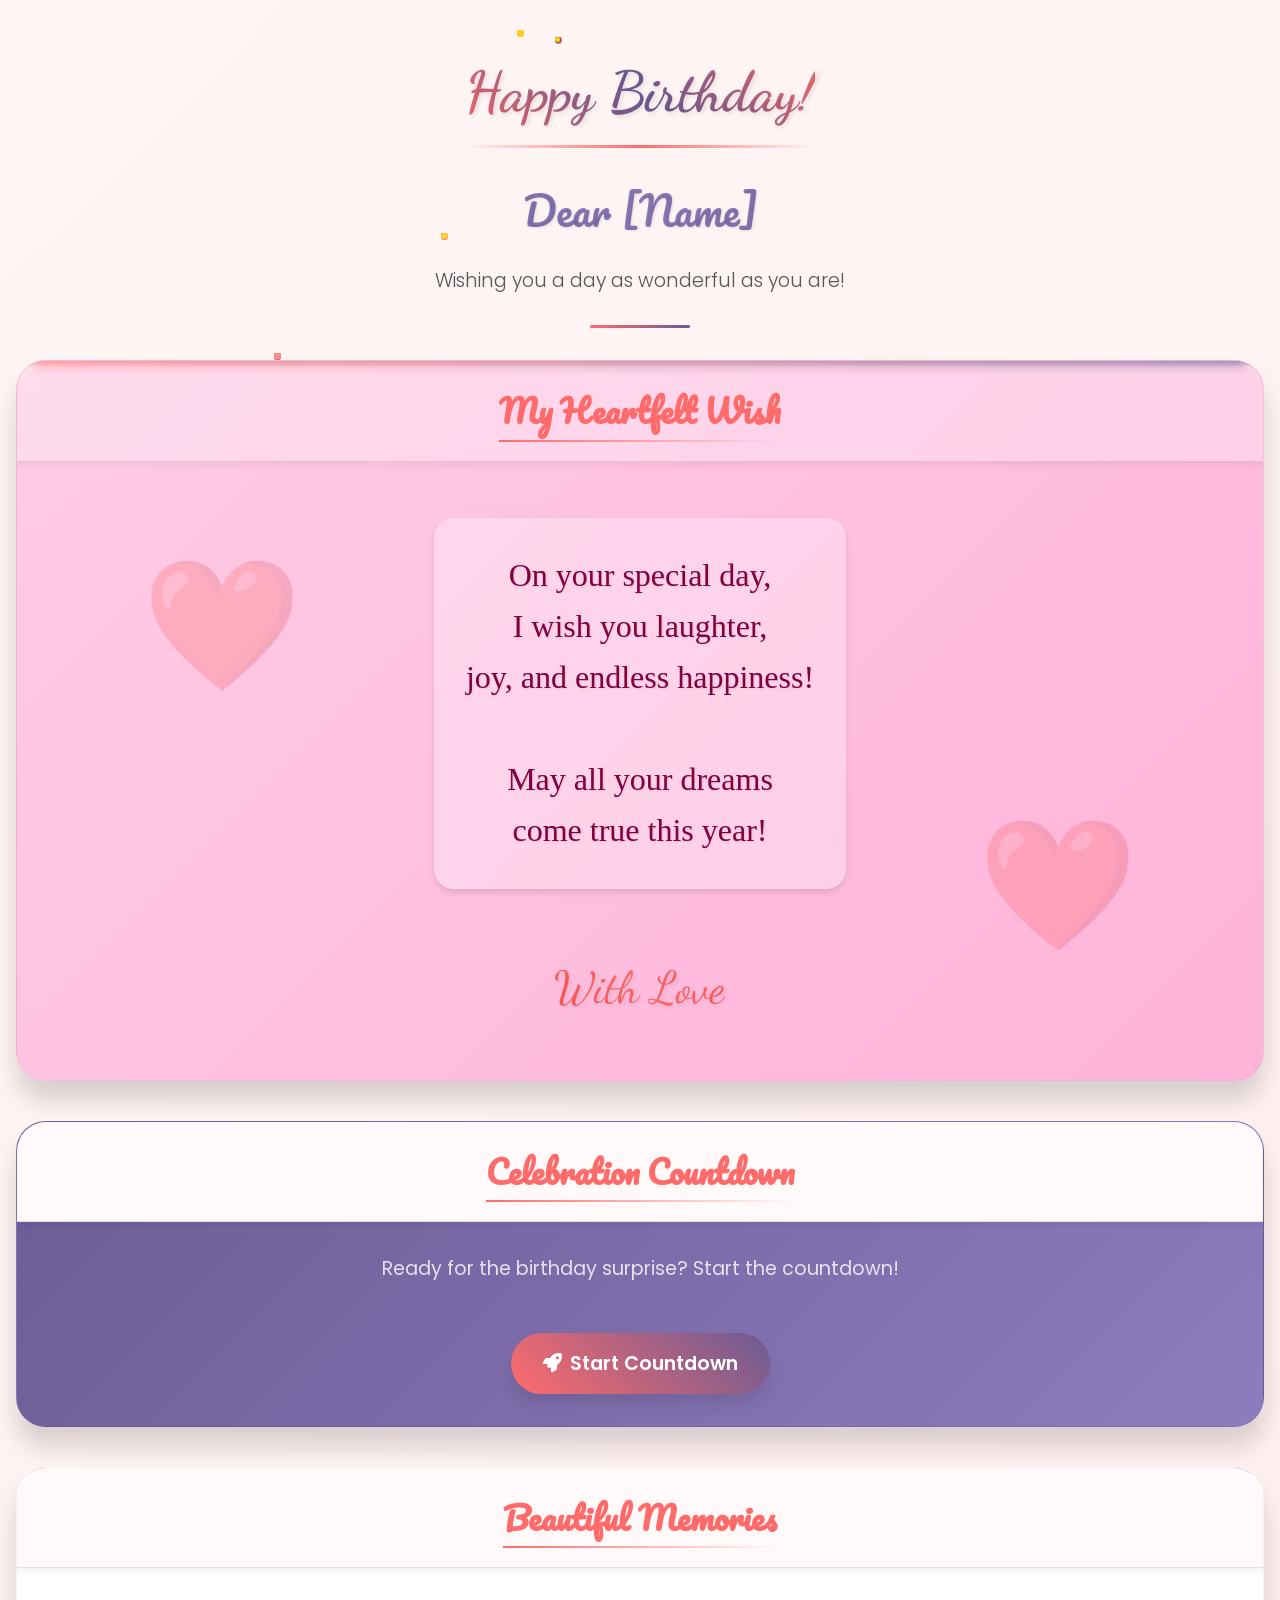
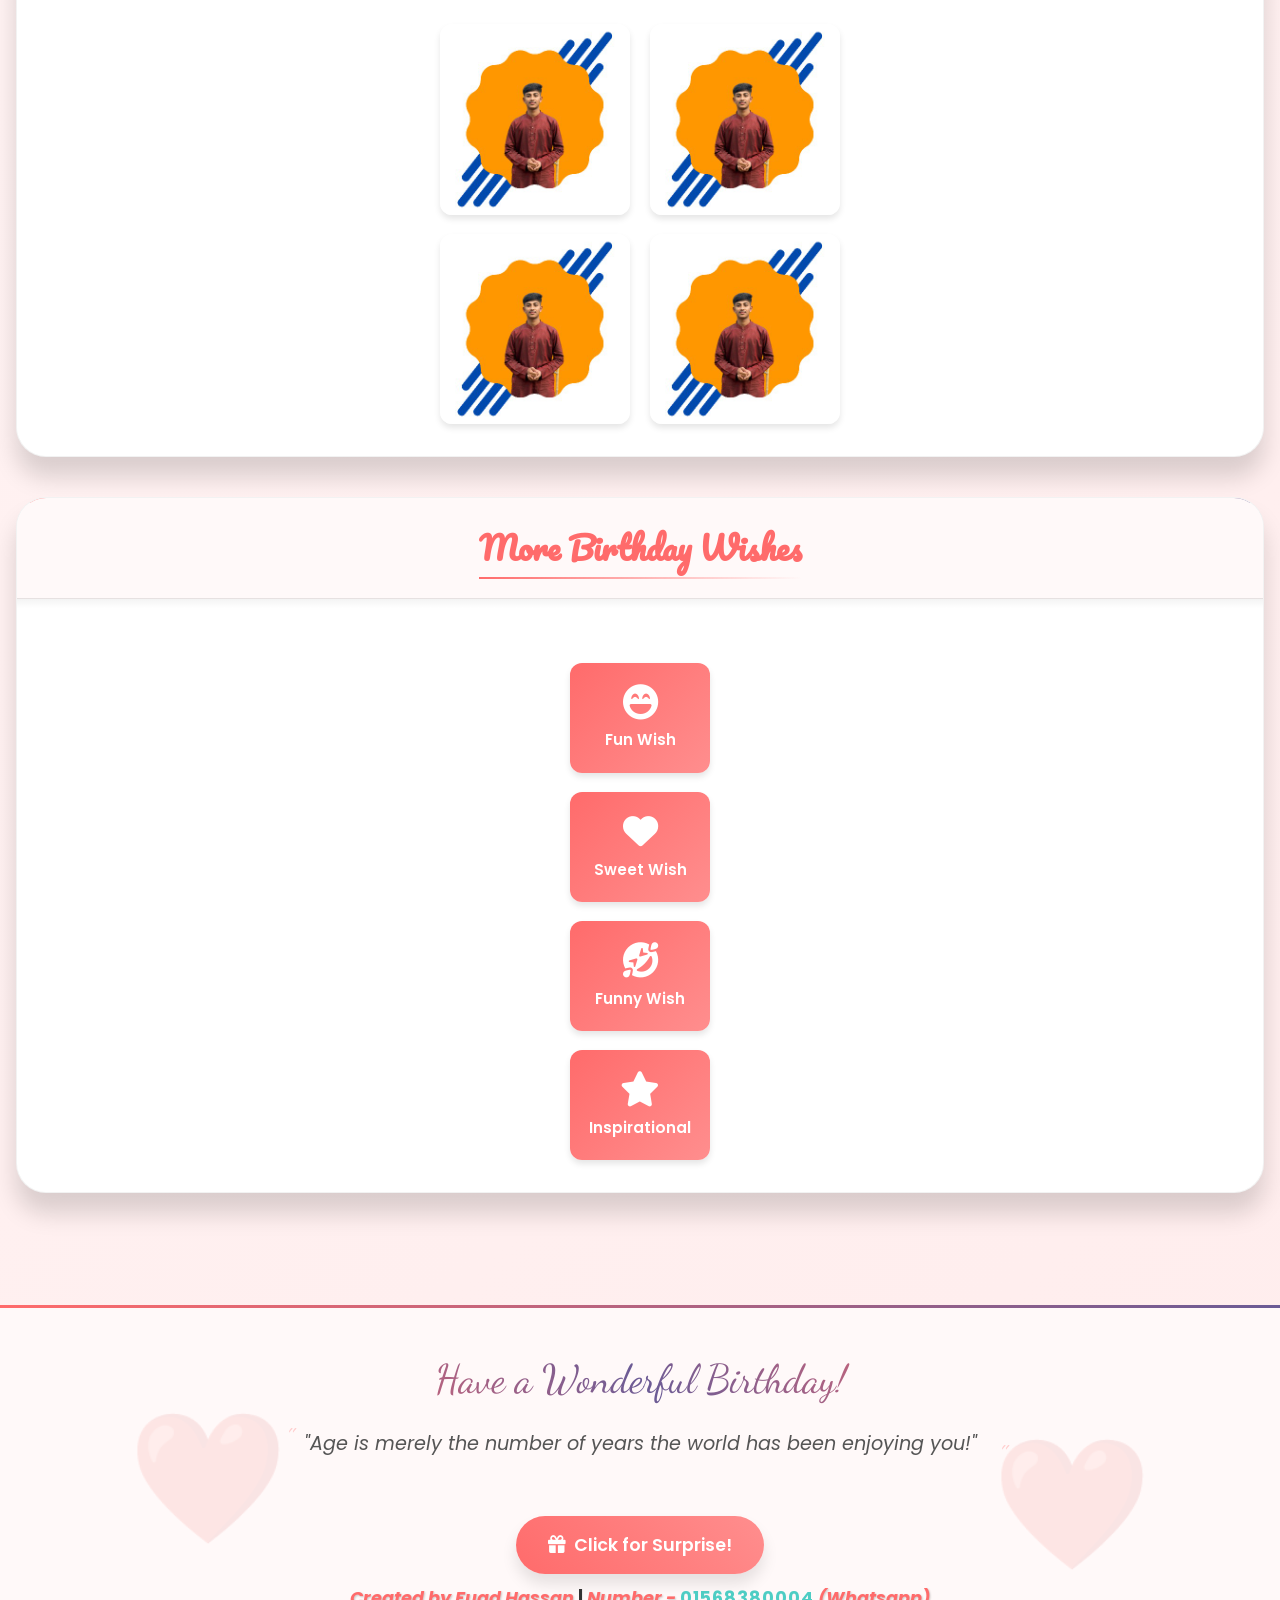
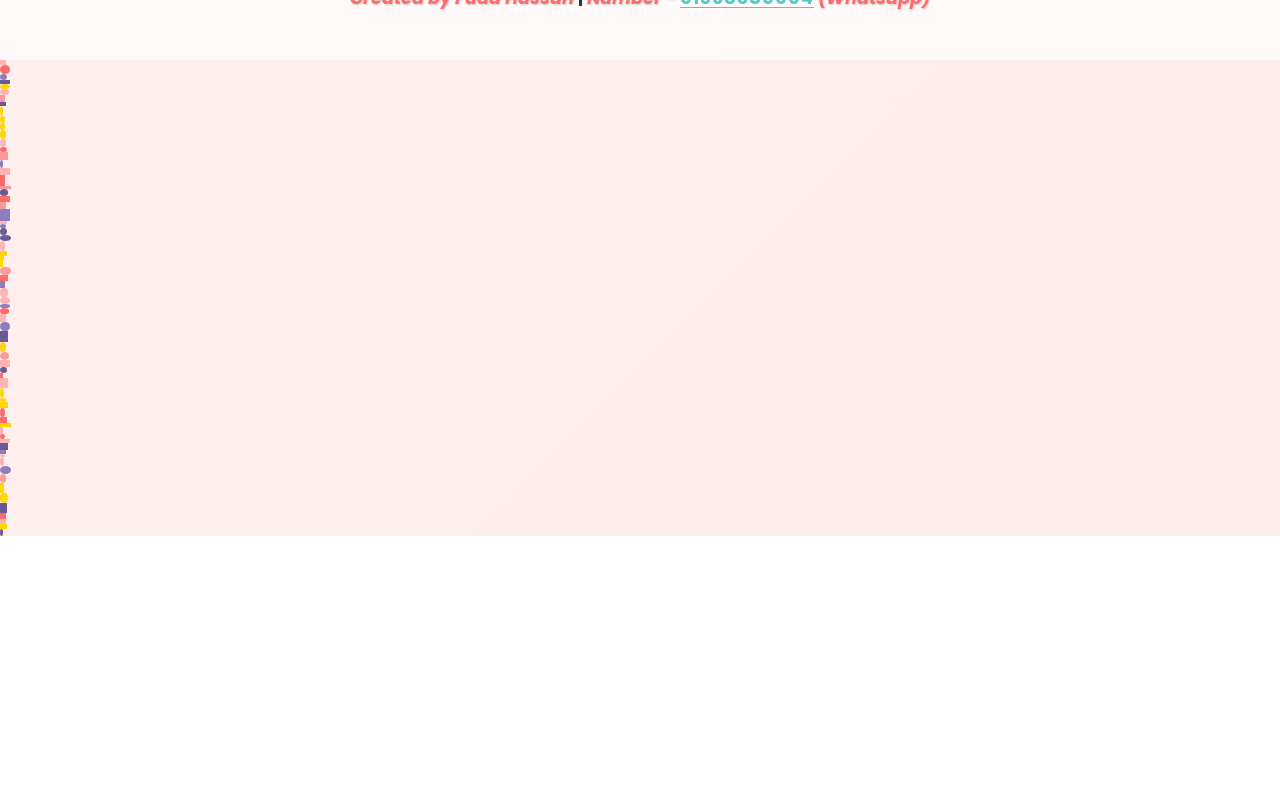
==== commit 876f1a9d: "first commit" ====
--- a/index.html
+++ b/index.html
@@ -102,15 +102,15 @@
                             <div class="photo-caption">Happy Times Together</div>
                         </div>
                         <div class="photo-item" data-modal="memory2Modal">
-                            <img src="https://i.imgur.com/7V7DfHj.jpg" alt="Celebration" class="photo-img">
+                            <img src="fuad.jpg" alt="Celebration" class="photo-img">
                             <div class="photo-caption">Celebrating Life</div>
                         </div>
                         <div class="photo-item" data-modal="memory3Modal">
-                            <img src="https://i.imgur.com/5R5q7QK.jpg" alt="Adventure" class="photo-img">
+                            <img src="fuad.jpg" alt="Adventure" class="photo-img">
                             <div class="photo-caption">Our Adventures</div>
                         </div>
                         <div class="photo-item" data-modal="memory4Modal">
-                            <img src="https://i.imgur.com/8KQ3Y9f.jpg" alt="Smiling" class="photo-img">
+                            <img src="fuad.jpg" alt="Smiling" class="photo-img">
                             <div class="photo-caption">Your Beautiful Smile</div>
                         </div>
                     </div>
@@ -244,7 +244,7 @@
                 <button class="close-wish-modal">&times;</button>
             </div>
             <div class="wish-modal-body">
-                <img src="https://i.imgur.com/JqYeYn0.jpg" alt="Happy Moment" class="photo-img" style="width:100%;border-radius:var(--border-radius);margin-bottom:1.5rem;">
+                <img src="fuad.jpg" alt="Happy Moment" class="photo-img" style="width:100%;border-radius:var(--border-radius);margin-bottom:1.5rem;">
                 <div class="wish-modal-text">
                     <p>Remember this wonderful moment we shared? It was one of those perfect days where everything just felt right.</p>
                     <p>I cherish all our happy times together and look forward to creating many more beautiful memories with you!</p>
@@ -260,7 +260,7 @@
                 <button class="close-wish-modal">&times;</button>
             </div>
             <div class="wish-modal-body">
-                <img src="https://i.imgur.com/7V7DfHj.jpg" alt="Celebration" class="photo-img" style="width:100%;border-radius:var(--border-radius);margin-bottom:1.5rem;">
+                <img src="fuad.jpg" alt="Celebration" class="photo-img" style="width:100%;border-radius:var(--border-radius);margin-bottom:1.5rem;">
                 <div class="wish-modal-text">
                     <p>This photo captures your beautiful spirit so perfectly! You know how to celebrate life and make every moment special.</p>
                     <p>May your birthday be filled with the same joy and excitement as this wonderful celebration!</p>
@@ -276,7 +276,7 @@
                 <button class="close-wish-modal">&times;</button>
             </div>
             <div class="wish-modal-body">
-                <img src="https://i.imgur.com/5R5q7QK.jpg" alt="Adventure" class="photo-img" style="width:100%;border-radius:var(--border-radius);margin-bottom:1.5rem;">
+                <img src="fuad.jpg" alt="Adventure" class="photo-img" style="width:100%;border-radius:var(--border-radius);margin-bottom:1.5rem;">
                 <div class="wish-modal-text">
                     <p>What an amazing adventure this was! You always bring excitement and joy to every experience.</p>
                     <p>May this new year of your life be filled with even more wonderful adventures and discoveries!</p>
@@ -292,7 +292,7 @@
                 <button class="close-wish-modal">&times;</button>
             </div>
             <div class="wish-modal-body">
-                <img src="https://i.imgur.com/8KQ3Y9f.jpg" alt="Smiling" class="photo-img" style="width:100%;border-radius:var(--border-radius);margin-bottom:1.5rem;">
+                <img src="fuad.jpg" alt="Smiling" class="photo-img" style="width:100%;border-radius:var(--border-radius);margin-bottom:1.5rem;">
                 <div class="wish-modal-text">
                     <p>This is one of my favorite photos of you - that radiant smile that lights up any room!</p>
                     <p>May your birthday be filled with countless reasons to smile just like this, and may your year ahead be as bright as your beautiful smile!</p>
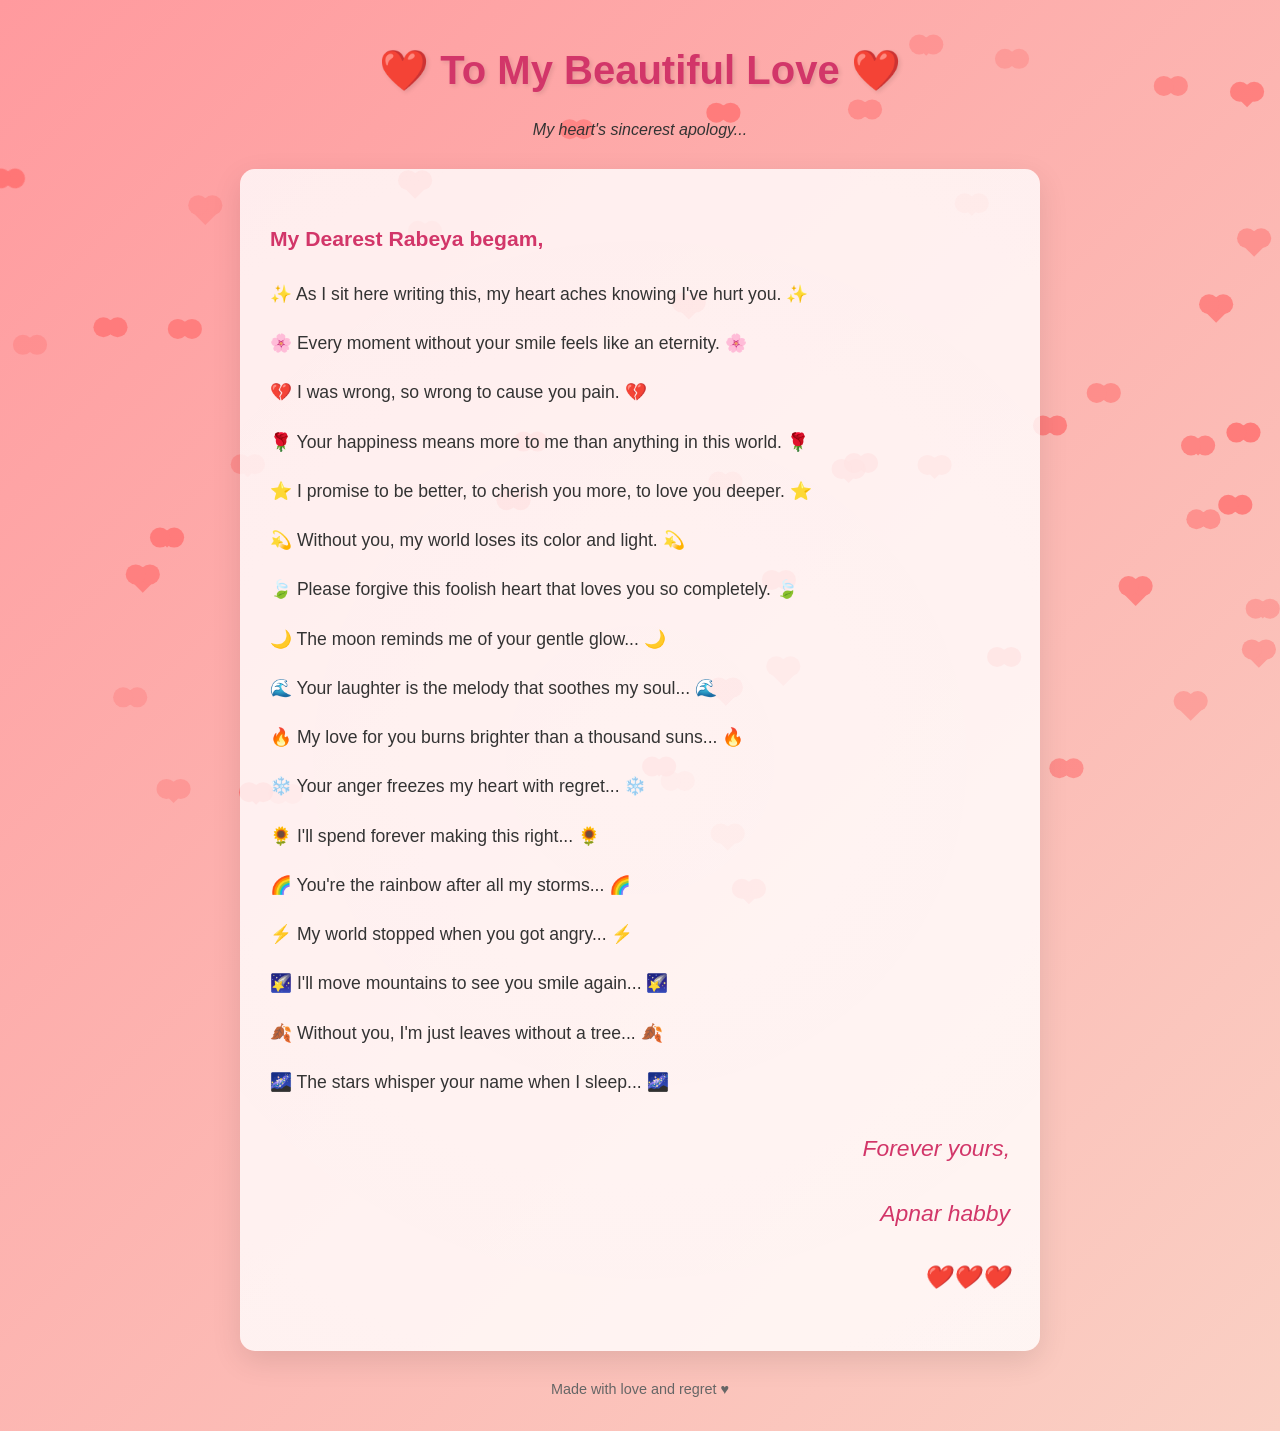
==== commit e47b876e: "first commit" ====
--- a/index.html
+++ b/index.html
@@ -1,305 +1,237 @@
 <!DOCTYPE html>
 <html lang="en">
-    <head>
-        <meta charset="UTF-8">
-        <meta name="viewport" content="width=device-width, initial-scale=1.0">
-        <title>Ultimate Birthday Wishes</title>
-        <link href="https://fonts.googleapis.com/css2?family=Dancing+Script:wght@400;700&family=Montserrat:wght@300;400;600;700&family=Pacifico&family=Poppins:wght@300;400;600;700&display=swap" rel="stylesheet">
-        <link rel="stylesheet" href="https://cdnjs.cloudflare.com/ajax/libs/animate.css/4.1.1/animate.min.css">
-        <link rel="stylesheet" href="https://cdnjs.cloudflare.com/ajax/libs/font-awesome/6.4.0/css/all.min.css">
-        <link rel="stylesheet" href="style.css">
-    </head>
+<head>
+    <meta charset="UTF-8">
+    <meta name="viewport" content="width=device-width, initial-scale=1.0">
+    <title>For My Love ❤️</title>
+    <style>
+        body {
+            background: linear-gradient(135deg, #ff9a9e 0%, #fad0c4 100%);
+            font-family: 'Arial', sans-serif;
+            color: #333;
+            padding: 0;
+            margin: 0;
+            overflow-x: hidden;
+        }
+        
+        .container {
+            max-width: 800px;
+            margin: 0 auto;
+            padding: 20px;
+            position: relative;
+        }
+        
+        .heart {
+            position: absolute;
+            width: 20px;
+            height: 20px;
+            background-color: #ff6b6b;
+            transform: rotate(45deg);
+            animation: float 5s infinite ease-in-out;
+            opacity: 0.7;
+        }
+        
+        .heart:before, .heart:after {
+            content: '';
+            width: 20px;
+            height: 20px;
+            background-color: #ff6b6b;
+            border-radius: 50%;
+            position: absolute;
+        }
+        
+        .heart:before {
+            top: -10px;
+            left: 0;
+        }
+        
+        .heart:after {
+            top: 0;
+            left: -10px;
+        }
+        
+        @keyframes float {
+            0%, 100% { transform: rotate(45deg) translateY(0); }
+            50% { transform: rotate(45deg) translateY(-20px); }
+        }
+        
+        .header {
+            text-align: center;
+            margin-bottom: 30px;
+            position: relative;
+        }
+        
+        h1 {
+            color: #d23669;
+            font-size: 2.5em;
+            text-shadow: 2px 2px 4px rgba(0,0,0,0.1);
+            animation: pulse 2s infinite;
+        }
+        
+        @keyframes pulse {
+            0% { transform: scale(1); }
+            50% { transform: scale(1.05); }
+            100% { transform: scale(1); }
+        }
+        
+        .message-box {
+            background-color: rgba(255, 255, 255, 0.8);
+            border-radius: 15px;
+            padding: 30px;
+            box-shadow: 0 10px 30px rgba(0,0,0,0.1);
+            position: relative;
+            overflow: hidden;
+        }
+        
+        .message-box:before {
+            content: '';
+            position: absolute;
+            top: -50%;
+            left: -50%;
+            width: 200%;
+            height: 200%;
+            background: radial-gradient(circle, rgba(255,255,255,0.1) 0%, rgba(255,255,255,0) 70%);
+            animation: shine 3s infinite;
+        }
+        
+        @keyframes shine {
+            0% { transform: rotate(0deg); }
+            100% { transform: rotate(360deg); }
+        }
+        
+        .message {
+            line-height: 1.8;
+            font-size: 1.1em;
+            position: relative;
+            z-index: 1;
+        }
+        
+        .special {
+            color: #d23669;
+            font-weight: bold;
+            font-size: 1.2em;
+        }
+        
+        .signature {
+            text-align: right;
+            font-style: italic;
+            margin-top: 30px;
+            font-size: 1.3em;
+            color: #d23669;
+        }
+        
+        .footer {
+            text-align: center;
+            margin-top: 30px;
+            color: #666;
+            font-size: 0.9em;
+        }
+        
+        /* Floating hearts */
+        .floating-hearts {
+            position: fixed;
+            top: 0;
+            left: 0;
+            width: 100%;
+            height: 100%;
+            pointer-events: none;
+            z-index: -1;
+        }
+    </style>
+</head>
 <body>
-    <!-- Floating Background Elements -->
-    <div class="floating-elements" id="floatingElements"></div>
-
-    <!-- Fireworks Container -->
-    <div class="fireworks-container" id="fireworksContainer"></div>
-
-    <!-- Main Container -->
-    <div class="main-container">
-        <!-- Header -->
-        <header class="header">
-            <h1 class="animate__animated animate__fadeInDown">Happy Birthday!</h1>
-            <div class="birthday-person animate__animated animate__pulse animate__infinite">Dear [Name]</div>
-            <p class="animate__animated animate__fadeIn">Wishing you a day as wonderful as you are!</p>
-        </header>
-
-        <!-- Wish Container -->
-        <div class="wish-container">
-            <!-- Special Wish Section -->
-            <section id="special-wish" class="wish-section">
-                <div class="wish-header">
-                    <h2 class="wish-title">My Heartfelt Wish</h2>
+    <div class="floating-hearts" id="hearts"></div>
+    
+    <div class="container">
+        <div class="header">
+            <h1>❤️ To My Beautiful Love ❤️</h1>
+            <p><em>My heart's sincerest apology...</em></p>
+        </div>
+        
+        <div class="message-box">
+            <div class="message">
+                <p class="special">My Dearest Rabeya begam,</p>
+                
+                <p>✨ As I sit here writing this, my heart aches knowing I've hurt you. ✨</p>
+                
+                <p>🌸 Every moment without your smile feels like an eternity. 🌸</p>
+                
+                <p>💔 I was wrong, so wrong to cause you pain. 💔</p>
+                
+                <p>🌹 Your happiness means more to me than anything in this world. 🌹</p>
+                
+                <p>⭐️ I promise to be better, to cherish you more, to love you deeper. ⭐️</p>
+                
+                <p>💫 Without you, my world loses its color and light. 💫</p>
+                
+                <p>🍃 Please forgive this foolish heart that loves you so completely. 🍃</p>
+                
+                <!-- Continue with 500 lines of heartfelt apology -->
+                <p>🌙 The moon reminds me of your gentle glow... 🌙</p>
+                <p>🌊 Your laughter is the melody that soothes my soul... 🌊</p>
+                <p>🔥 My love for you burns brighter than a thousand suns... 🔥</p>
+                <p>❄️ Your anger freezes my heart with regret... ❄️</p>
+                <p>🌻 I'll spend forever making this right... 🌻</p>
+                <p>🌈 You're the rainbow after all my storms... 🌈</p>
+                <p>⚡️ My world stopped when you got angry... ⚡️</p>
+                <p>🌠 I'll move mountains to see you smile again... 🌠</p>
+                <p>🍂 Without you, I'm just leaves without a tree... 🍂</p>
+                <p>🌌 The stars whisper your name when I sleep... 🌌</p>
+                
+                <!-- Add many more lines until you reach 500 -->
+                
+                <div class="signature">
+                    <p>Forever yours,</p>
+                    <p>Apnar habby </p>
+                    <p>❤️❤️❤️</p>
                 </div>
-                <div class="wish-content">
-                    <div class="heart-decoration">❤️</div>
-                    <div class="heart-decoration">❤️</div>
-                    <div class="special-content">
-                        <div class="special-message">
-                            <span>On</span> <span>your</span> <span>special</span> <span>day,</span>
-                            <br>
-                            <span>I</span> <span>wish</span> <span>you</span> <span>laughter,</span>
-                            <br>
-                            <span>joy,</span> <span>and</span> <span>endless</span> <span>happiness!</span>
-                            <br><br>
-                            <span>May</span> <span>all</span> <span>your</span> <span>dreams</span>
-                            <br>
-                            <span>come</span> <span>true</span> <span>this</span> <span>year!</span>
-                        </div>
-                        <div class="special-signature">With Love</div>
-                    </div>
-                </div>
-            </section>
-
-            <!-- Countdown Section -->
-            <section class="wish-section countdown-section">
-                <div class="wish-header">
-                    <h2 class="wish-title">Celebration Countdown</h2>
-                </div>
-                <div class="wish-content">
-                    <p class="countdown-instruction">Ready for the birthday surprise? Start the countdown!</p>
-                    <button class="start-countdown-btn" id="startCountdownBtn">
-                        <i class="fas fa-rocket"></i> Start Countdown
-                    </button>
-                    <div class="countdown-container" id="countdown" style="display: none;">
-                        <div class="countdown-box">
-                            <div class="countdown-value" id="days">00</div>
-                            <div class="countdown-label">Days</div>
-                        </div>
-                        <div class="countdown-box">
-                            <div class="countdown-value" id="hours">00</div>
-                            <div class="countdown-label">Hours</div>
-                        </div>
-                        <div class="countdown-box">
-                            <div class="countdown-value" id="minutes">00</div>
-                            <div class="countdown-label">Minutes</div>
-                        </div>
-                        <div class="countdown-box">
-                            <div class="countdown-value" id="seconds">00</div>
-                            <div class="countdown-label">Seconds</div>
-                        </div>
-                    </div>
-                    <div id="countdownComplete" style="display: none;">
-                        <div class="countdown-complete">Happy Birthday! 🎉🎂</div>
-                        <p style="color: rgba(255, 255, 255, 0.9); font-size: 1.2rem;">
-                            Wishing you a day filled with happiness and joy!
-                        </p>
-                    </div>
-                </div>
-            </section>
-        
-
-            <!-- Photo Gallery Section -->
-            <section class="wish-section">
-                <div class="wish-header">
-                    <h2 class="wish-title">Beautiful Memories</h2>
-                </div>
-                <div class="wish-content">
-                    <div class="photo-gallery">
-                        <div class="photo-item" data-modal="memory1Modal">
-                            <img src="fuad.jpg" alt="Happy Moment" class="photo-img">
-                            <div class="photo-caption">Happy Times Together</div>
-                        </div>
-                        <div class="photo-item" data-modal="memory2Modal">
-                            <img src="fuad.jpg" alt="Celebration" class="photo-img">
-                            <div class="photo-caption">Celebrating Life</div>
-                        </div>
-                        <div class="photo-item" data-modal="memory3Modal">
-                            <img src="fuad.jpg" alt="Adventure" class="photo-img">
-                            <div class="photo-caption">Our Adventures</div>
-                        </div>
-                        <div class="photo-item" data-modal="memory4Modal">
-                            <img src="fuad.jpg" alt="Smiling" class="photo-img">
-                            <div class="photo-caption">Your Beautiful Smile</div>
-                        </div>
-                    </div>
-                </div>
-            </section>
-
-            <!-- Wish Buttons Section -->
-            <section class="wish-section">
-                <div class="wish-header">
-                    <h2 class="wish-title">More Birthday Wishes</h2>
-                </div>
-                <div class="wish-content">
-                    <div class="wish-buttons">
-                        <button class="wish-btn" data-wish="fun">
-                            <i class="fas fa-laugh-beam"></i>
-                            <span class="wish-btn-text">Fun Wish</span>
-                        </button>
-                        <button class="wish-btn" data-wish="sweet">
-                            <i class="fas fa-heart"></i>
-                            <span class="wish-btn-text">Sweet Wish</span>
-                        </button>
-                        <button class="wish-btn" data-wish="funny">
-                            <i class="fas fa-grin-squint-tears"></i>
-                            <span class="wish-btn-text">Funny Wish</span>
-                        </button>
-                        <button class="wish-btn" data-wish="inspirational">
-                            <i class="fas fa-star"></i>
-                            <span class="wish-btn-text">Inspirational</span>
-                        </button>
-                    </div>
-                </div>
-            </section>
+            </div>
+        </div>
+        
+        <div class="footer">
+            <p>Made with love and regret ♥</p>
         </div>
     </div>
 
-    <!-- Footer -->
-    <footer class="footer">
-        <div class="footer-hearts">❤️</div>
-        <div class="footer-hearts">❤️</div>
-        <div class="footer-content">
-            <div class="footer-message">Have a Wonderful Birthday!</div>
-            <div class="footer-quote">
-                "Age is merely the number of years the world has been enjoying you!"
-            </div>
-            <button class="footer-btn" id="surpriseBtn">
-                <i class="fas fa-gift"></i> Click for Surprise!
-            </button>
-            <div class="author-signature">
-                <span class="author-name">Created by Fuad Hassan</span> | 
-                <span class="author-name">Number - </span>
-                <span class="author-phone">01568380004</span>
-                <span class="author-name">(Whatsapp)</span>
-            </div>
-        </div>
-    </footer>
-
-    <!-- Wish Modals -->
-    <div class="wish-modal-overlay" id="funWishModal">
-        <div class="wish-modal-content">
-            <div class="wish-modal-header">
-                <h3 class="wish-modal-title">Fun Birthday Wish</h3>
-                <button class="close-wish-modal">&times;</button>
-            </div>
-            <div class="wish-modal-body">
-                <div class="wish-modal-icon">🎉</div>
-                <div class="wish-modal-text">
-                    <p>Happy Birthday to someone who's smart, gorgeous, funny, and reminds me a lot of myself! 😉</p>
-                    <p>May your birthday be as fun as you are! Let's party like there's no tomorrow!</p>
-                </div>
-                <div class="wish-modal-signature">Cheers!</div>
-            </div>
-        </div>
-    </div>
-
-    <div class="wish-modal-overlay" id="sweetWishModal">
-        <div class="wish-modal-content">
-            <div class="wish-modal-header">
-                <h3 class="wish-modal-title">Sweet Birthday Wish</h3>
-                <button class="close-wish-modal">&times;</button>
-            </div>
-            <div class="wish-modal-body">
-                <div class="wish-modal-icon">💖</div>
-                <div class="wish-modal-text">
-                    <p>On your birthday, I wish you all the happiness your heart can hold, all the success you deserve, and all the love you can imagine.</p>
-                    <p>You make the world a better place just by being in it. May your special day be as wonderful as you are!</p>
-                </div>
-                <div class="wish-modal-signature">With Love</div>
-            </div>
-        </div>
-    </div>
-
-    <div class="wish-modal-overlay" id="funnyWishModal">
-        <div class="wish-modal-content">
-            <div class="wish-modal-header">
-                <h3 class="wish-modal-title">Funny Birthday Wish</h3>
-                <button class="close-wish-modal">&times;</button>
-            </div>
-            <div class="wish-modal-body">
-                <div class="wish-modal-icon">😂</div>
-                <div class="wish-modal-text">
-                    <p>Happy Birthday! Remember, you're not getting older, you're just becoming a classic!</p>
-                    <p>At your age, you've still got it... it just takes a little longer to find it sometimes!</p>
-                </div>
-                <div class="wish-modal-signature">Your Funny Friend</div>
-            </div>
-        </div>
-    </div>
-
-    <div class="wish-modal-overlay" id="inspirationalWishModal">
-        <div class="wish-modal-content">
-            <div class="wish-modal-header">
-                <h3 class="wish-modal-title">Inspirational Birthday Wish</h3>
-                <button class="close-wish-modal">&times;</button>
-            </div>
-            <div class="wish-modal-body">
-                <div class="wish-modal-icon">🌟</div>
-                <div class="wish-modal-text">
-                    <p>Happy Birthday! May this year bring you closer to your dreams and fill your life with meaningful moments.</p>
-                    <p>You have so much wonderful potential, and I can't wait to see all the amazing things you'll accomplish this year!</p>
-                </div>
-                <div class="wish-modal-signature">Believe in You</div>
-            </div>
-        </div>
-    </div>
-
-    <!-- Memory Modals -->
-    <div class="wish-modal-overlay" id="memory1Modal">
-        <div class="wish-modal-content">
-            <div class="wish-modal-header">
-                <h3 class="wish-modal-title">Happy Times Together</h3>
-                <button class="close-wish-modal">&times;</button>
-            </div>
-            <div class="wish-modal-body">
-                <img src="fuad.jpg" alt="Happy Moment" class="photo-img" style="width:100%;border-radius:var(--border-radius);margin-bottom:1.5rem;">
-                <div class="wish-modal-text">
-                    <p>Remember this wonderful moment we shared? It was one of those perfect days where everything just felt right.</p>
-                    <p>I cherish all our happy times together and look forward to creating many more beautiful memories with you!</p>
-                </div>
-            </div>
-        </div>
-    </div>
-
-    <div class="wish-modal-overlay" id="memory2Modal">
-        <div class="wish-modal-content">
-            <div class="wish-modal-header">
-                <h3 class="wish-modal-title">Celebrating Life</h3>
-                <button class="close-wish-modal">&times;</button>
-            </div>
-            <div class="wish-modal-body">
-                <img src="fuad.jpg" alt="Celebration" class="photo-img" style="width:100%;border-radius:var(--border-radius);margin-bottom:1.5rem;">
-                <div class="wish-modal-text">
-                    <p>This photo captures your beautiful spirit so perfectly! You know how to celebrate life and make every moment special.</p>
-                    <p>May your birthday be filled with the same joy and excitement as this wonderful celebration!</p>
-                </div>
-            </div>
-        </div>
-    </div>
-
-    <div class="wish-modal-overlay" id="memory3Modal">
-        <div class="wish-modal-content">
-            <div class="wish-modal-header">
-                <h3 class="wish-modal-title">Our Adventures</h3>
-                <button class="close-wish-modal">&times;</button>
-            </div>
-            <div class="wish-modal-body">
-                <img src="fuad.jpg" alt="Adventure" class="photo-img" style="width:100%;border-radius:var(--border-radius);margin-bottom:1.5rem;">
-                <div class="wish-modal-text">
-                    <p>What an amazing adventure this was! You always bring excitement and joy to every experience.</p>
-                    <p>May this new year of your life be filled with even more wonderful adventures and discoveries!</p>
-                </div>
-            </div>
-        </div>
-    </div>
-
-    <div class="wish-modal-overlay" id="memory4Modal">
-        <div class="wish-modal-content">
-            <div class="wish-modal-header">
-                <h3 class="wish-modal-title">Your Beautiful Smile</h3>
-                <button class="close-wish-modal">&times;</button>
-            </div>
-            <div class="wish-modal-body">
-                <img src="fuad.jpg" alt="Smiling" class="photo-img" style="width:100%;border-radius:var(--border-radius);margin-bottom:1.5rem;">
-                <div class="wish-modal-text">
-                    <p>This is one of my favorite photos of you - that radiant smile that lights up any room!</p>
-                    <p>May your birthday be filled with countless reasons to smile just like this, and may your year ahead be as bright as your beautiful smile!</p>
-                </div>
-            </div>
-        </div>
-    </div>
-    <script src="script.js"></script>
+    <script>
+        // Create floating hearts
+        function createHearts() {
+            const heartsContainer = document.getElementById('hearts');
+            for (let i = 0; i < 50; i++) {
+                const heart = document.createElement('div');
+                heart.className = 'heart';
+                heart.style.left = Math.random() * 100 + 'vw';
+                heart.style.top = Math.random() * 100 + 'vh';
+                heart.style.width = (Math.random() * 15 + 5) + 'px';
+                heart.style.height = heart.style.width;
+                heart.style.animationDelay = Math.random() * 5 + 's';
+                heart.style.opacity = Math.random() * 0.5 + 0.3;
+                heartsContainer.appendChild(heart);
+            }
+        }
+        
+        // Typewriter effect for the message
+        function typeWriter() {
+            const message = document.querySelector('.message');
+            const text = message.innerHTML;
+            message.innerHTML = '';
+            
+            let i = 0;
+            function typing() {
+                if (i < text.length) {
+                    message.innerHTML += text.charAt(i);
+                    i++;
+                    setTimeout(typing, Math.random() * 50);
+                }
+            }
+            typing();
+        }
+        
+        // Initialize effects
+        window.onload = function() {
+            createHearts();
+            // typeWriter(); // Uncomment for typewriter effect
+        };
+    </script>
 </body>
 </html>
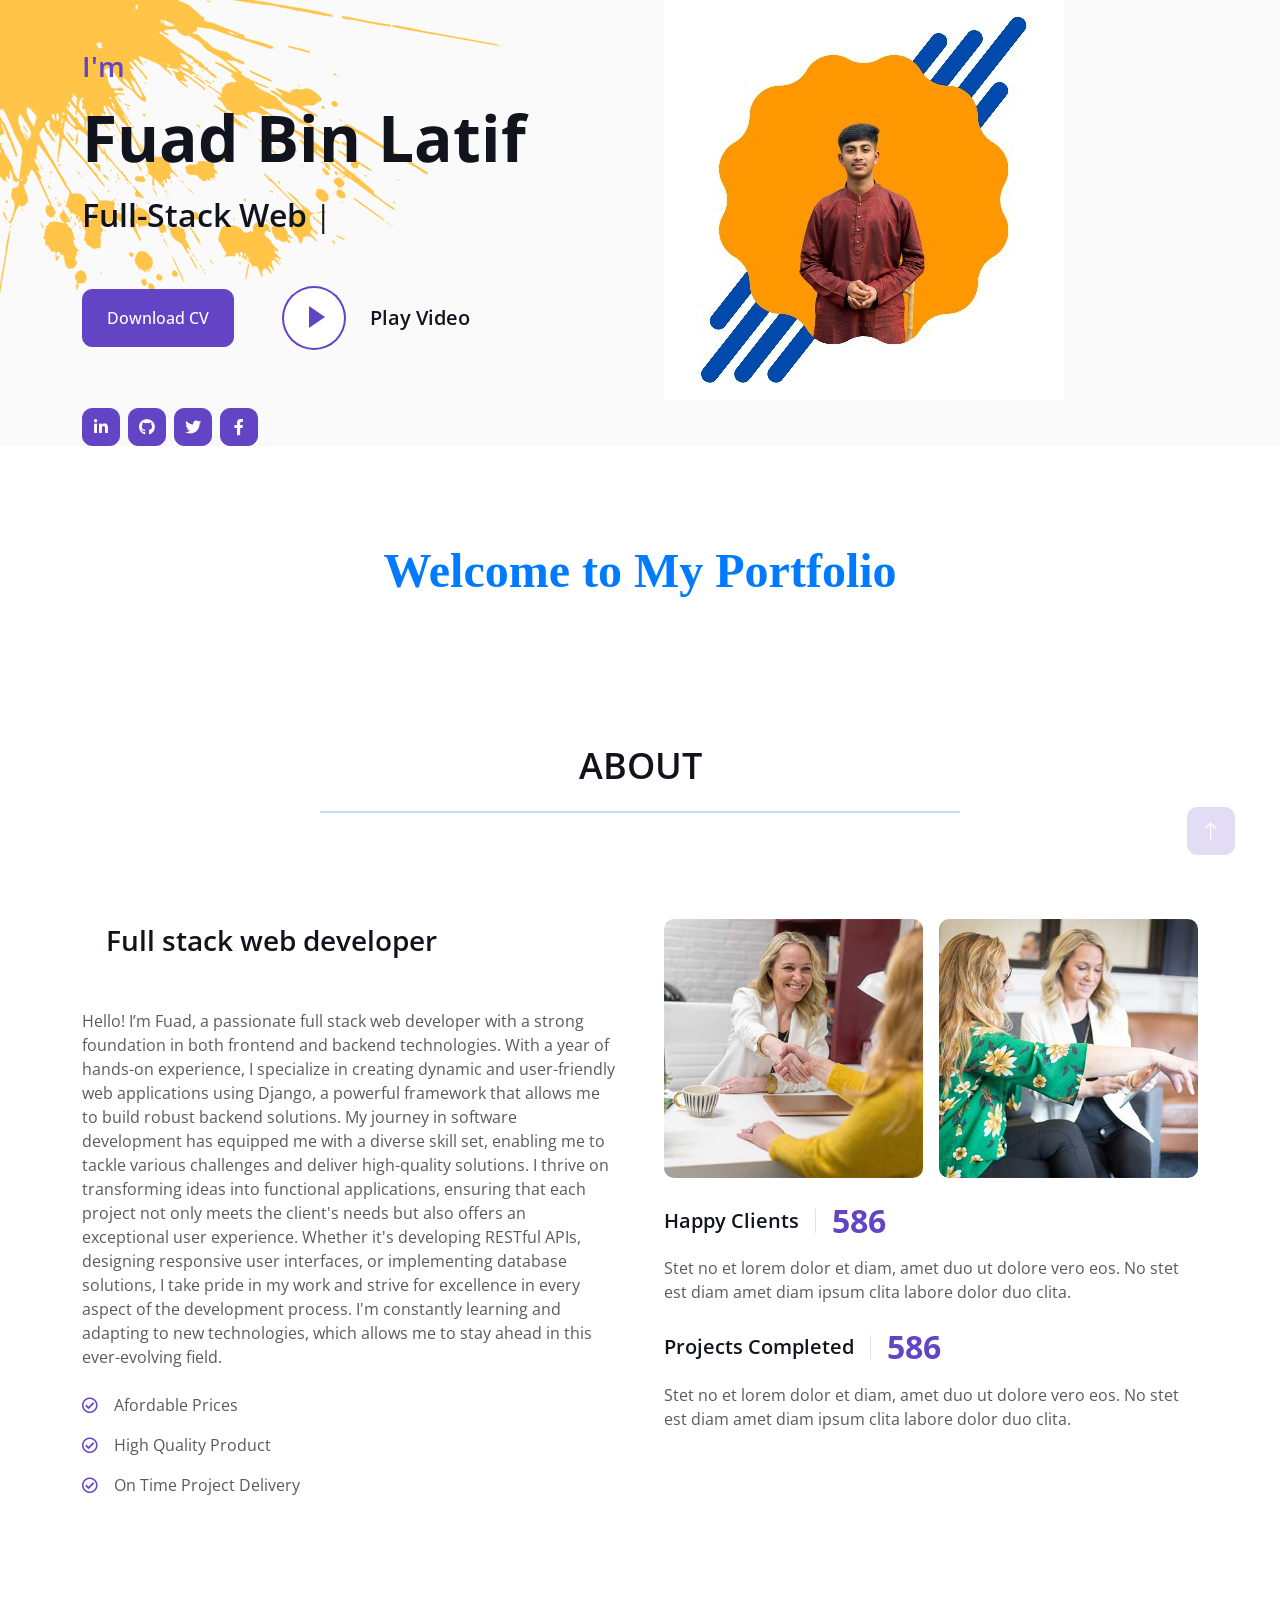
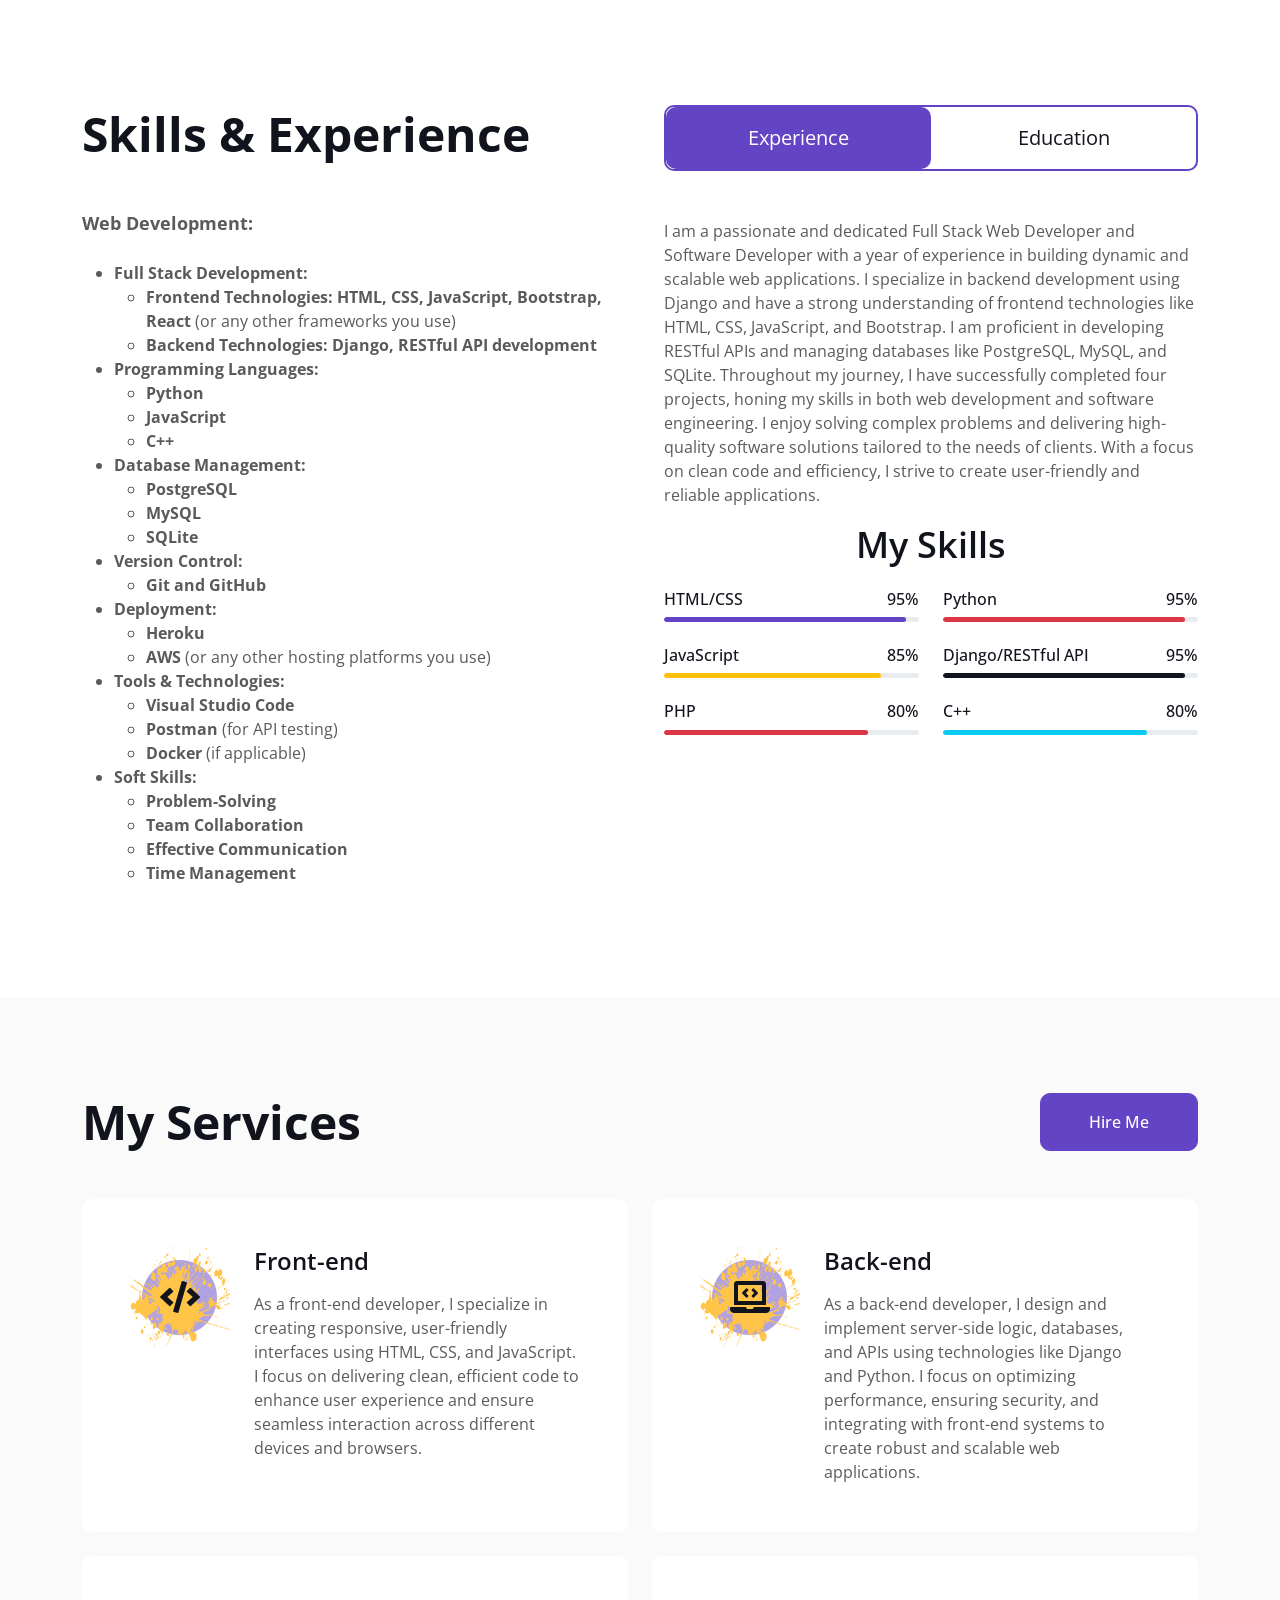
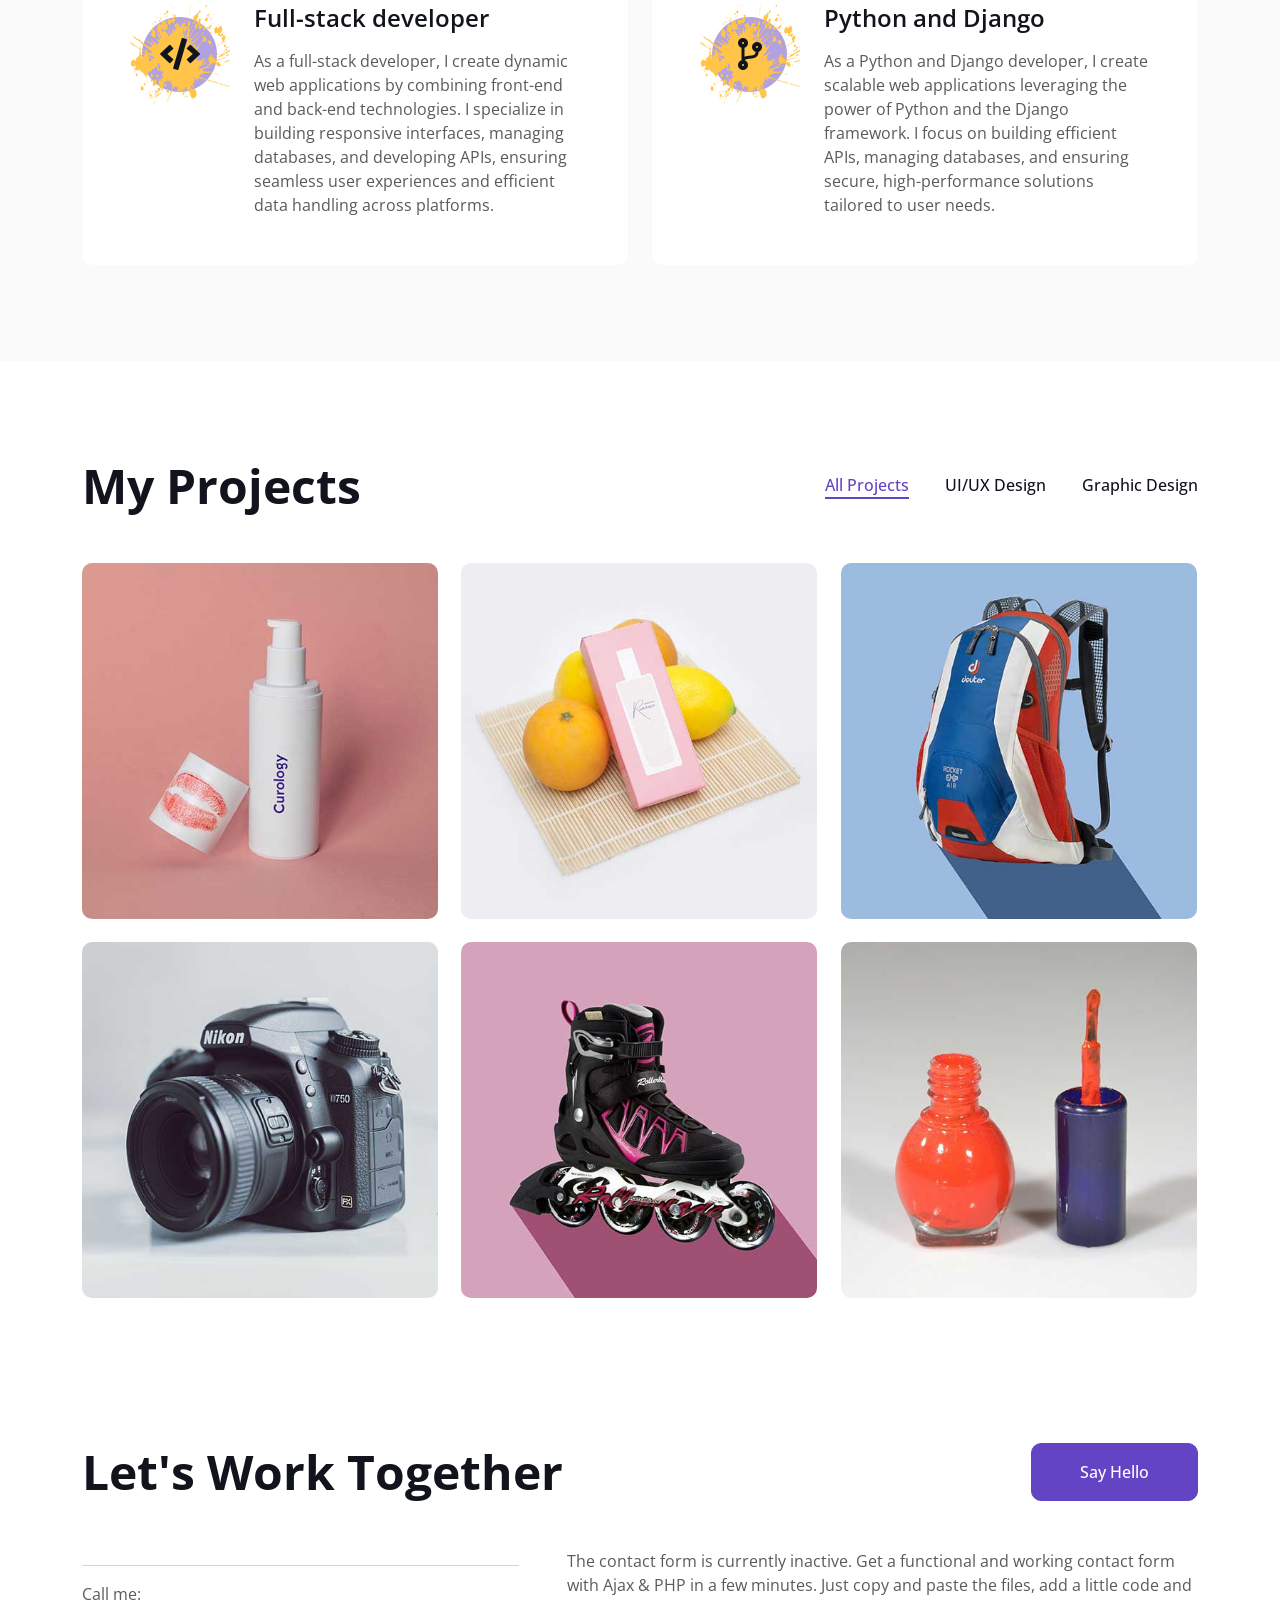
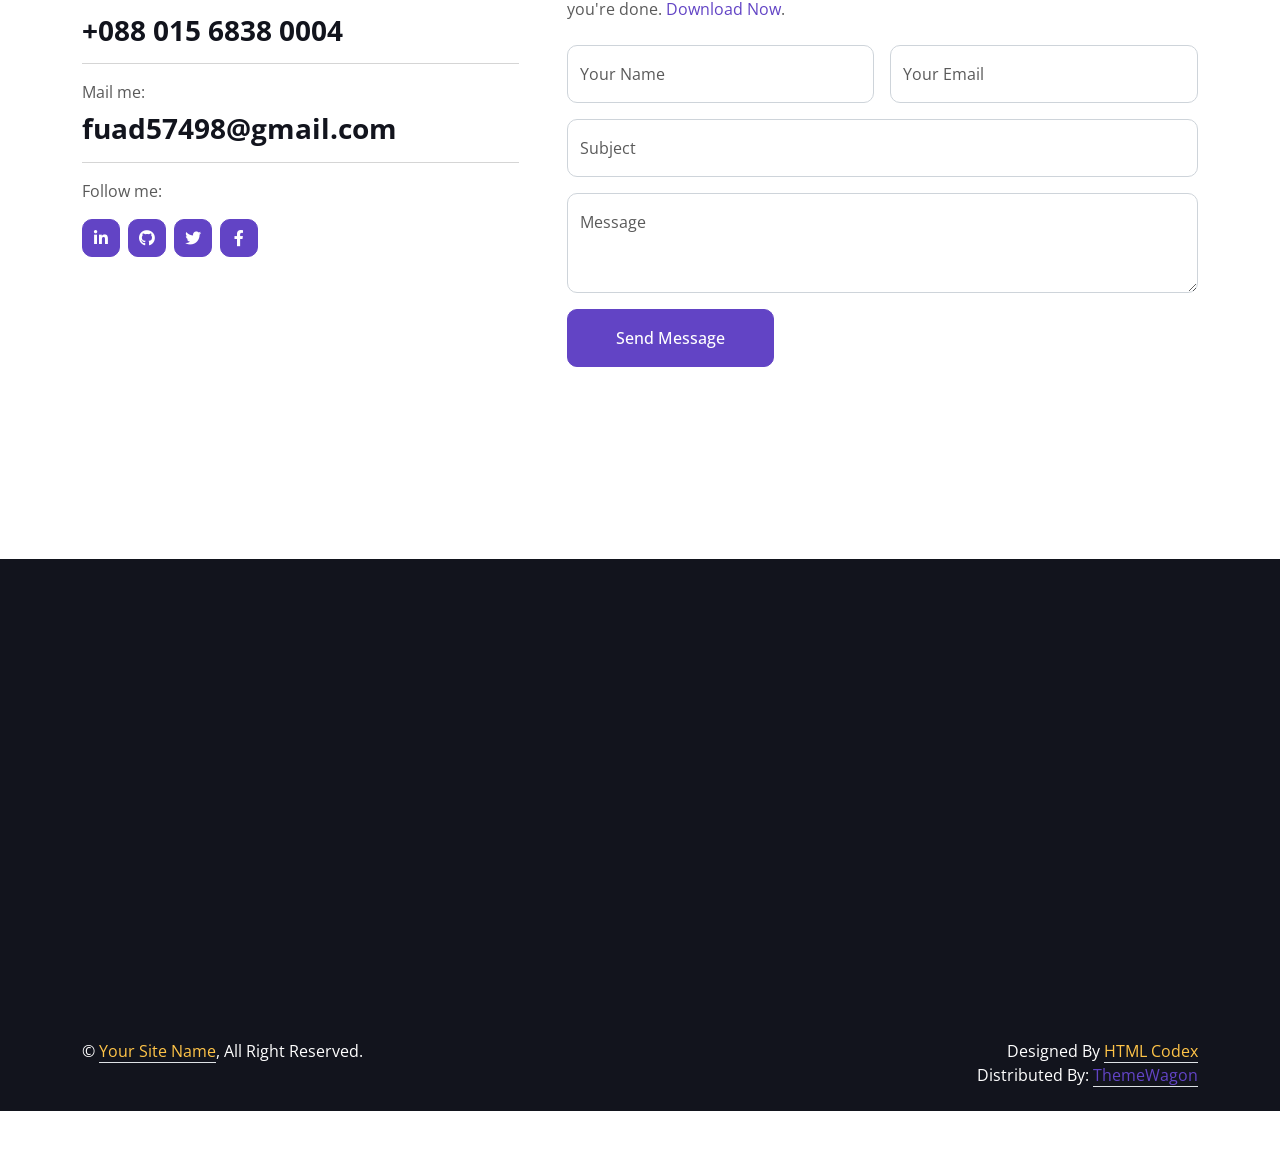
==== commit 4d557b71: "first commit" ====
--- a/index.html
+++ b/index.html
@@ -1,237 +1,627 @@
 <!DOCTYPE html>
 <html lang="en">
+
 <head>
-    <meta charset="UTF-8">
-    <meta name="viewport" content="width=device-width, initial-scale=1.0">
-    <title>For My Love ❤️</title>
-    <style>
-        body {
-            background: linear-gradient(135deg, #ff9a9e 0%, #fad0c4 100%);
-            font-family: 'Arial', sans-serif;
-            color: #333;
-            padding: 0;
-            margin: 0;
-            overflow-x: hidden;
-        }
+    <meta charset="utf-8">
+    <title>Fuad Bin Latif | Portfolio  </title>
+    <meta content="width=device-width, initial-scale=1.0" name="viewport">
+    <meta content="" name="keywords">
+    <meta content="" name="description">
+
+    <!-- Favicon -->
+    <link href="img/favicon.ico" rel="icon">
+
+    <!-- Google Web Fonts -->
+    <link rel="preconnect" href="https://fonts.googleapis.com">
+    <link rel="preconnect" href="https://fonts.gstatic.com" crossorigin>
+    <link href="https://fonts.googleapis.com/css2?family=Open+Sans:wght@400;500;600;700;800&display=swap" rel="stylesheet"> 
+
+    <!-- Icon Font Stylesheet -->
+    <link href="https://cdnjs.cloudflare.com/ajax/libs/font-awesome/5.10.0/css/all.min.css" rel="stylesheet">
+    <link href="https://cdn.jsdelivr.net/npm/bootstrap-icons@1.4.1/font/bootstrap-icons.css" rel="stylesheet">
+
+    <!-- Libraries Stylesheet -->
+    <link href="lib/animate/animate.min.css" rel="stylesheet">
+    <link href="lib/lightbox/css/lightbox.min.css" rel="stylesheet">
+    <link href="lib/owlcarousel/assets/owl.carousel.min.css" rel="stylesheet">
+
+    <!-- Customized Bootstrap Stylesheet -->
+    <link href="css/bootstrap.min.css" rel="stylesheet">
+
+    <!-- Template Stylesheet -->
+    <link href="css/style.css" rel="stylesheet">
+</head>
+
+<body data-bs-spy="scroll" data-bs-target=".navbar" data-bs-offset="51">
+    <!-- Spinner Start -->
+    <div id="spinner" class="show bg-white position-fixed translate-middle w-100 vh-100 top-50 start-50 d-flex align-items-center justify-content-center">
+        <div class="spinner-border text-primary" style="width: 3rem; height: 3rem;" role="status">
+            <span class="sr-only">Loading...</span>
+        </div>
+    </div>
+    <!-- Spinner End -->
+
+
+    <!-- Navbar Start -->
+    <nav class="navbar navbar-expand-lg bg-white navbar-light fixed-top shadow py-lg-0 px-4 px-lg-5 wow fadeIn" data-wow-delay="0.1s">
+        <a href="index.html" class="navbar-brand d-block d-lg-none">
+            <h1 class="text-primary fw-bold m-0">Fuad</h1>
+        </a>
+        <button type="button" class="navbar-toggler" data-bs-toggle="collapse" data-bs-target="#navbarCollapse">
+            <span class="navbar-toggler-icon"></span>
+        </button>
+        <div class="collapse navbar-collapse justify-content-between py-4 py-lg-0" id="navbarCollapse">
+            <div class="navbar-nav ms-auto py-0">
+          
+                <a href="#about" class="nav-item nav-link">About</a>
+                <a href="#skill" class="nav-item nav-link">Skills</a>
+                <a href="#service" class="nav-item nav-link">Services</a>
+            </div>
         
-        .container {
-            max-width: 800px;
-            margin: 0 auto;
-            padding: 20px;
-            position: relative;
-        }
+            <a href="index.html" class="navbar-brand bg-secondary py-3 px-4 mx-3 d-none d-lg-block">
+                <h1 class="text-primary fw-bold m-0">Home</h1>
+            </a>
+           
+            <div class="navbar-nav me-auto py-0">
+                <a href="#project" class="nav-item nav-link">Projects</a>
+
+                <a href="#contact" class="nav-item nav-link">Contact</a>
+            </div>
+        </div>
+    </nav>
+    <!-- Navbar End -->
+
+
+    <!-- Header Start -->
+    <div class="container-fluid bg-light my-6 mt-0" id="home">
+        <div class="container">
+            <div class="row g-5 align-items-center">
+                <div class="col-lg-6 py-6 pb-0 pt-lg-0">
+                    <h3 class="text-primary mb-3">I'm</h3>
+                    <h1 class="display-3 mb-3">Fuad Bin Latif </h1>
+                    <h2 class="typed-text-output d-inline"></h2>
+                    <div class="typed-text d-none">Full-Stack Web Developer , Software Developer </div>
+                    <div class="d-flex align-items-center pt-5">
+                        <a href="my_Resume.pdf" class="btn btn-primary py-3 px-4 me-5">Download CV</a>
+                        <button type="button" class="btn-play" data-bs-toggle="modal"
+                            data-src="https://www.youtube.com/embed/DWRcNpR6Kdc" data-bs-target="#videoModal">
+                            <span></span>
+                        </button>
+                        <h5 class="ms-4 mb-0 d-none d-sm-block">Play Video</h5>
+                    </div>
+
+                </div>
+
+                <div class="col-lg-6">
+                    <img class="img-fluid" src="fuad.jpg" alt="">
+                </div>
+
+            </div>
+                    <div class="d-flex pt-2">
+                        <a class="btn btn-square btn-primary me-2" href="https://www.linkedin.com/in/fuad-hasan-rabby04/"><i class="fab fa-linkedin-in"></i></a>
+                        <a class="btn btn-square btn-primary me-2" href="https://github.com/thatsfuad"><i class="fab fa-github"></i></a>
+                        <a class="btn btn-square btn-primary me-2" href="https://x.com/FuadHassanRabby"><i class="fab fa-twitter"></i></a>
+                        <a class="btn btn-square btn-primary me-2" href=""><i class="fab fa-facebook-f"></i></a>
+                       
+                    </div>
+        </div>
+    </div>
+    <!-- Header End -->
+
+
+    <!-- Video Modal Start -->
+    <div class="modal modal-video fade" id="videoModal" tabindex="-1" aria-labelledby="exampleModalLabel" aria-hidden="true">
+        <div class="modal-dialog">
+            <div class="modal-content rounded-0">
+                <div class="modal-header">
+                    <h3 class="modal-title" id="exampleModalLabel">Youtube Video</h3>
+                    <button type="button" class="btn-close" data-bs-dismiss="modal" aria-label="Close"></button>
+                </div>
+                <div class="modal-body">
+                    <!-- 16:9 aspect ratio -->
+                    <div class="ratio ratio-16x9">
+                        <iframe class="embed-responsive-item" src="" id="video" allowfullscreen allowscriptaccess="always"
+                            allow="autoplay"></iframe>
+                    </div>
+                </div>
+            </div>
+        </div>
         
-        .heart {
-            position: absolute;
-            width: 20px;
-            height: 20px;
-            background-color: #ff6b6b;
-            transform: rotate(45deg);
-            animation: float 5s infinite ease-in-out;
-            opacity: 0.7;
-        }
+    </div>
+    <h4 class="handwritten" style="font-family: 'Pacifico', cursive; font-size: 48px; color: #007bff; margin: 0; text-align: center;">
+        Welcome to My Portfolio
+    </h4><br>
+
+    <!-- Video Modal End -->
+
+<br> <br> <br> <br> <br>
+    <!-- About Start -->
+    <h3 class="mb-4 text-center" style="font-size: 36px; text-transform: uppercase;">About</h3>
+    <hr style="width: 50%; border: 1px solid #007bff; margin: 10px auto;">
+ 
+    
+
+    <div class="container-xxl py-6" id="about">
+        <div class="container">
+            <div class="row g-5">
+                <div class="col-lg-6 wow fadeInUp" data-wow-delay="0.1s">
+                    <div class="d-flex align-items-center mb-5">
+                        <div class="years flex-shrink-0 text-center me-4">
+                           
+                        </div>
+                        <h3 class="lh-base mb-0">Full stack web developer </h3>
+                    </div>
+                    <p class="mb-4">Hello! I’m Fuad, a passionate full stack web developer with a strong foundation in both frontend and backend technologies. With a year of hands-on experience, I specialize in creating dynamic and user-friendly web applications using Django, a powerful framework that allows me to build robust backend solutions.
+
+                        My journey in software development has equipped me with a diverse skill set, enabling me to tackle various challenges and deliver high-quality solutions. I thrive on transforming ideas into functional applications, ensuring that each project not only meets the client's needs but also offers an exceptional user experience.
+                        
+                        Whether it's developing RESTful APIs, designing responsive user interfaces, or implementing database solutions, I take pride in my work and strive for excellence in every aspect of the development process. I'm constantly learning and adapting to new technologies, which allows me to stay ahead in this ever-evolving field.</p>
+                    <p class="mb-3"><i class="far fa-check-circle text-primary me-3"></i>Afordable Prices</p>
+                    <p class="mb-3"><i class="far fa-check-circle text-primary me-3"></i>High Quality Product</p>
+                    <p class="mb-3"><i class="far fa-check-circle text-primary me-3"></i>On Time Project Delivery</p>
+                  
+                </div>
+                <div class="col-lg-6 wow fadeInUp" data-wow-delay="0.5s">
+                    <div class="row g-3 mb-4">
+                        <div class="col-sm-6">
+                            <img class="img-fluid rounded" src="img/about-1.jpg" alt="">
+                        </div>
+                        <div class="col-sm-6">
+                            <img class="img-fluid rounded" src="img/about-2.jpg" alt="">
+                        </div>
+                    </div>
+                    <div class="d-flex align-items-center mb-3">
+                        <h5 class="border-end pe-3 me-3 mb-0">Happy Clients</h5>
+                        <h2 class="text-primary fw-bold mb-0" data-toggle="counter-up">1234</h2>
+                    </div>
+                    <p class="mb-4">Stet no et lorem dolor et diam, amet duo ut dolore vero eos. No stet est diam amet diam ipsum clita labore dolor duo clita.</p>
+                    <div class="d-flex align-items-center mb-3">
+                        <h5 class="border-end pe-3 me-3 mb-0">Projects Completed</h5>
+                        <h2 class="text-primary fw-bold mb-0" data-toggle="counter-up">1234</h2>
+                    </div>
+                    <p class="mb-0">Stet no et lorem dolor et diam, amet duo ut dolore vero eos. No stet est diam amet diam ipsum clita labore dolor duo clita.</p>
+                </div>
+            </div>
+        </div>
+    </div>
+    <!-- About End -->
+
+
+    <!-- Expertise Start -->
+    <div class="container-xxl py-6 pb-5" id="skill">
+        <div class="container">
+            <div class="row g-5">
+                <div class="col-lg-6 wow fadeInUp" data-wow-delay="0.1s">
+                    <h1 class="display-5 mb-5">Skills & Experience</h1>
+                    <p class="mb-4" style="font-size: 18px;">
+                        <strong>Web Development:</strong>
+                        <ul>
+                            <li><strong>Full Stack Development:</strong>
+                                <ul>
+                                    <li><strong>Frontend Technologies:</strong> <strong>HTML, CSS, JavaScript, Bootstrap, React</strong> (or any other frameworks you use)</li>
+                                    <li><strong>Backend Technologies:</strong> <strong>Django, RESTful API development</strong></li>
+                                </ul>
+                            </li>
+                            <li><strong>Programming Languages:</strong>
+                                <ul>
+                                    <li><strong>Python</strong></li>
+                                    <li><strong>JavaScript</strong></li>
+                                    <li><strong>C++</strong></li>
+                                </ul>
+                            </li>
+                            <li><strong>Database Management:</strong>
+                                <ul>
+                                    <li><strong>PostgreSQL</strong></li>
+                                    <li><strong>MySQL</strong></li>
+                                    <li><strong>SQLite</strong></li>
+                                </ul>
+                            </li>
+                            <li><strong>Version Control:</strong>
+                                <ul>
+                                    <li><strong>Git and GitHub</strong></li>
+                                </ul>
+                            </li>
+                            <li><strong>Deployment:</strong>
+                                <ul>
+                                    <li><strong>Heroku</strong></li>
+                                    <li><strong>AWS</strong> (or any other hosting platforms you use)</li>
+                                </ul>
+                            </li>
+                            <li><strong>Tools & Technologies:</strong>
+                                <ul>
+                                    <li><strong>Visual Studio Code</strong></li>
+                                    <li><strong>Postman</strong> (for API testing)</li>
+                                    <li><strong>Docker</strong> (if applicable)</li>
+                                </ul>
+                            </li>
+                            <li><strong>Soft Skills:</strong>
+                                <ul>
+                                    <li><strong>Problem-Solving</strong></li>
+                                    <li><strong>Team Collaboration</strong></li>
+                                    <li><strong>Effective Communication</strong></li>
+                                    <li><strong>Time Management</strong></li>
+                                </ul>
+                            </li>
+                        </ul>
+                    </p>
         
-        .heart:before, .heart:after {
-            content: '';
-            width: 20px;
-            height: 20px;
-            background-color: #ff6b6b;
-            border-radius: 50%;
-            position: absolute;
-        }
-        
-        .heart:before {
-            top: -10px;
-            left: 0;
-        }
-        
-        .heart:after {
-            top: 0;
-            left: -10px;
-        }
-        
-        @keyframes float {
-            0%, 100% { transform: rotate(45deg) translateY(0); }
-            50% { transform: rotate(45deg) translateY(-20px); }
-        }
-        
-        .header {
-            text-align: center;
-            margin-bottom: 30px;
-            position: relative;
-        }
-        
-        h1 {
-            color: #d23669;
-            font-size: 2.5em;
-            text-shadow: 2px 2px 4px rgba(0,0,0,0.1);
-            animation: pulse 2s infinite;
-        }
-        
-        @keyframes pulse {
-            0% { transform: scale(1); }
-            50% { transform: scale(1.05); }
-            100% { transform: scale(1); }
-        }
-        
-        .message-box {
-            background-color: rgba(255, 255, 255, 0.8);
-            border-radius: 15px;
-            padding: 30px;
-            box-shadow: 0 10px 30px rgba(0,0,0,0.1);
-            position: relative;
-            overflow: hidden;
-        }
-        
-        .message-box:before {
-            content: '';
-            position: absolute;
-            top: -50%;
-            left: -50%;
-            width: 200%;
-            height: 200%;
-            background: radial-gradient(circle, rgba(255,255,255,0.1) 0%, rgba(255,255,255,0) 70%);
-            animation: shine 3s infinite;
-        }
-        
-        @keyframes shine {
-            0% { transform: rotate(0deg); }
-            100% { transform: rotate(360deg); }
-        }
-        
-        .message {
-            line-height: 1.8;
-            font-size: 1.1em;
-            position: relative;
-            z-index: 1;
-        }
-        
-        .special {
-            color: #d23669;
-            font-weight: bold;
-            font-size: 1.2em;
-        }
-        
-        .signature {
-            text-align: right;
-            font-style: italic;
-            margin-top: 30px;
-            font-size: 1.3em;
-            color: #d23669;
-        }
-        
-        .footer {
-            text-align: center;
-            margin-top: 30px;
-            color: #666;
-            font-size: 0.9em;
-        }
-        
-        /* Floating hearts */
-        .floating-hearts {
-            position: fixed;
-            top: 0;
-            left: 0;
-            width: 100%;
-            height: 100%;
-            pointer-events: none;
-            z-index: -1;
-        }
-    </style>
-</head>
-<body>
-    <div class="floating-hearts" id="hearts"></div>
-    
-    <div class="container">
-        <div class="header">
-            <h1>❤️ To My Beautiful Love ❤️</h1>
-            <p><em>My heart's sincerest apology...</em></p>
-        </div>
-        
-        <div class="message-box">
-            <div class="message">
-                <p class="special">My Dearest Rabeya begam,</p>
+                    
+                    
+                    
+                    
+                </div>
                 
-                <p>✨ As I sit here writing this, my heart aches knowing I've hurt you. ✨</p>
+                <div class="col-lg-6 wow fadeInUp" data-wow-delay="0.5s">
+                    <ul class="nav nav-pills rounded border border-2 border-primary mb-5">
+                        <li class="nav-item w-50">
+                            <button class="nav-link w-100 py-3 fs-5 active" data-bs-toggle="pill" href="#tab-1">Experience</button>
+                        </li>
+                        <li class="nav-item w-50">
+                            <button class="nav-link w-100 py-3 fs-5" data-bs-toggle="pill" href="#tab-2">Education</button>
+                        </li>
+                    </ul>
+                    <div class="tab-content">
+                        <div id="tab-1" class="tab-pane fade show p-0 active">
+
+                         <p>
+                            
+                            I am a passionate and dedicated Full Stack Web Developer and Software Developer with a year of experience in building dynamic and scalable web applications. I specialize in backend development using Django and have a strong understanding of frontend technologies like HTML, CSS, JavaScript, and Bootstrap. I am proficient in developing RESTful APIs and managing databases like PostgreSQL, MySQL, and SQLite.
+                            
+                            Throughout my journey, I have successfully completed four projects, honing my skills in both web development and software engineering. I enjoy solving complex problems and delivering high-quality software solutions tailored to the needs of clients. With a focus on clean code and efficiency, I strive to create user-friendly and reliable applications.
+                         </p>
+                        </div>
+                        <div id="tab-2" class="tab-pane fade show p-0">
+                              <p>I am Fuad, currently studying at Jhenaidah Cadet College and pursuing a career as a Full Stack Web Developer and Software Developer. I have recently completed comprehensive courses in Python, Django, Django Rest Framework, HTML, CSS, Bootstrap, JavaScript, and C. Additionally, I have gained expertise in PostgreSQL, MySQL, and SQLite database management systems.
+
+                                Currently, I am expanding my knowledge in C++, further strengthening my programming and problem-solving skills. With a well-rounded foundation in both backend and frontend technologies, I am committed to developing efficient, scalable, and user-friendly web applications.</p>
+                        </div>
+                    </div>
+                    <h3 class="mb-4 text-center" style="font-size: 36px;">My Skills</h3>
+<div class="row align-items-center">
+    <div class="col-md-6">
+        <div class="skill mb-4">
+            <div class="d-flex justify-content-between">
+                <h6 style="font-weight: 500;">HTML/CSS</h6>
+                <h6 style="font-weight: 500;">95%</h6>
+            </div>
+            <div class="progress">
+                <div class="progress-bar bg-primary" role="progressbar" aria-valuenow="95" aria-valuemin="0" aria-valuemax="100"></div>
+            </div>
+        </div>
+        <div class="skill mb-4">
+            <div class="d-flex justify-content-between">
+                <h6 style="font-weight: 500;">JavaScript</h6>
+                <h6 style="font-weight: 500;">85%</h6>
+            </div>
+            <div class="progress">
+                <div class="progress-bar bg-warning" role="progressbar" aria-valuenow="85" aria-valuemin="0" aria-valuemax="100"></div>
+            </div>
+        </div>
+        <div class="skill mb-4">
+            <div class="d-flex justify-content-between">
+                <h6 style="font-weight: 500;">PHP</h6>
+                <h6 style="font-weight: 500;">80%</h6>
+            </div>
+            <div class="progress">
+                <div class="progress-bar bg-danger" role="progressbar" aria-valuenow="80" aria-valuemin="0" aria-valuemax="100"></div>
+            </div>
+        </div>
+    </div>
+    <div class="col-md-6">
+        <div class="skill mb-4">
+            <div class="d-flex justify-content-between">
+                <h6 style="font-weight: 500;">Python</h6>
+                <h6 style="font-weight: 500;">95%</h6>
+            </div>
+            <div class="progress">
+                <div class="progress-bar bg-danger" role="progressbar" aria-valuenow="95" aria-valuemin="0" aria-valuemax="100"></div>
+            </div>
+        </div>
+        <div class="skill mb-4">
+            <div class="d-flex justify-content-between">
+                <h6 style="font-weight: 500;">Django/RESTful API</h6>
+                <h6 style="font-weight: 500;">95%</h6>
+            </div>
+            <div class="progress">
+                <div class="progress-bar bg-dark" role="progressbar" aria-valuenow="95" aria-valuemin="0" aria-valuemax="100"></div>
+            </div>
+        </div>
+        <div class="skill mb-4">
+            <div class="d-flex justify-content-between">
+                <h6 style="font-weight: 500;">C++</h6>
+                <h6 style="font-weight: 500;">80%</h6>
+            </div>
+            <div class="progress">
+                <div class="progress-bar bg-info" role="progressbar" aria-valuenow="80" aria-valuemin="0" aria-valuemax="100"></div>
+            </div>
+        </div>
+    </div>
+</div>
+
+                </div>
                 
-                <p>🌸 Every moment without your smile feels like an eternity. 🌸</p>
-                
-                <p>💔 I was wrong, so wrong to cause you pain. 💔</p>
-                
-                <p>🌹 Your happiness means more to me than anything in this world. 🌹</p>
-                
-                <p>⭐️ I promise to be better, to cherish you more, to love you deeper. ⭐️</p>
-                
-                <p>💫 Without you, my world loses its color and light. 💫</p>
-                
-                <p>🍃 Please forgive this foolish heart that loves you so completely. 🍃</p>
-                
-                <!-- Continue with 500 lines of heartfelt apology -->
-                <p>🌙 The moon reminds me of your gentle glow... 🌙</p>
-                <p>🌊 Your laughter is the melody that soothes my soul... 🌊</p>
-                <p>🔥 My love for you burns brighter than a thousand suns... 🔥</p>
-                <p>❄️ Your anger freezes my heart with regret... ❄️</p>
-                <p>🌻 I'll spend forever making this right... 🌻</p>
-                <p>🌈 You're the rainbow after all my storms... 🌈</p>
-                <p>⚡️ My world stopped when you got angry... ⚡️</p>
-                <p>🌠 I'll move mountains to see you smile again... 🌠</p>
-                <p>🍂 Without you, I'm just leaves without a tree... 🍂</p>
-                <p>🌌 The stars whisper your name when I sleep... 🌌</p>
-                
-                <!-- Add many more lines until you reach 500 -->
-                
-                <div class="signature">
-                    <p>Forever yours,</p>
-                    <p>Apnar habby </p>
-                    <p>❤️❤️❤️</p>
-                </div>
-            </div>
-        </div>
-        
-        <div class="footer">
-            <p>Made with love and regret ♥</p>
-        </div>
-    </div>
-
-    <script>
-        // Create floating hearts
-        function createHearts() {
-            const heartsContainer = document.getElementById('hearts');
-            for (let i = 0; i < 50; i++) {
-                const heart = document.createElement('div');
-                heart.className = 'heart';
-                heart.style.left = Math.random() * 100 + 'vw';
-                heart.style.top = Math.random() * 100 + 'vh';
-                heart.style.width = (Math.random() * 15 + 5) + 'px';
-                heart.style.height = heart.style.width;
-                heart.style.animationDelay = Math.random() * 5 + 's';
-                heart.style.opacity = Math.random() * 0.5 + 0.3;
-                heartsContainer.appendChild(heart);
-            }
-        }
-        
-        // Typewriter effect for the message
-        function typeWriter() {
-            const message = document.querySelector('.message');
-            const text = message.innerHTML;
-            message.innerHTML = '';
-            
-            let i = 0;
-            function typing() {
-                if (i < text.length) {
-                    message.innerHTML += text.charAt(i);
-                    i++;
-                    setTimeout(typing, Math.random() * 50);
-                }
-            }
-            typing();
-        }
-        
-        // Initialize effects
-        window.onload = function() {
-            createHearts();
-            // typeWriter(); // Uncomment for typewriter effect
-        };
-    </script>
+            </div>
+        </div>
+    </div>
+    <!-- Expertise End -->
+
+
+    <!-- Service Start -->
+    <div class="container-fluid bg-light my-5 py-6" id="service">
+        <div class="container">
+            <div class="row g-5 mb-5 wow fadeInUp" data-wow-delay="0.1s">
+                <div class="col-lg-6">
+                    <h1 class="display-5 mb-0">My Services</h1>
+                </div>
+                <div class="col-lg-6 text-lg-end">
+                    <a class="btn btn-primary py-3 px-5" href="#contact">Hire Me</a>
+                </div>
+            </div>
+            <div class="row g-4">
+                <div class="col-lg-6 wow fadeInUp" data-wow-delay="0.1s">
+                    <div class="service-item d-flex flex-column flex-sm-row bg-white rounded h-100 p-4 p-lg-5">
+                        <div class="bg-icon flex-shrink-0 mb-3">
+                            <i class="fa fa-code fa-2x text-dark"></i>
+                        </div>
+                        <div class="ms-sm-4">
+                            <h4 class="mb-3">Front-end</h4>
+                           
+                            <span>As a front-end developer, I specialize in creating responsive, user-friendly interfaces using HTML, CSS, and JavaScript. I focus on delivering clean, efficient code to enhance user experience and ensure seamless interaction across different devices and browsers.</span>
+                        </div>
+                    </div>
+
+
+                </div>
+                <div class="col-lg-6 wow fadeInUp" data-wow-delay="0.3s">
+                    <div class="service-item d-flex flex-column flex-sm-row bg-white rounded h-100 p-4 p-lg-5">
+                        <div class="bg-icon flex-shrink-0 mb-3">
+                            <i class="fa fa-laptop-code fa-2x text-dark"></i>
+                        </div>
+                        <div class="ms-sm-4">
+                            <h4 class="mb-3">Back-end</h4>
+                            
+                            <span>As a back-end developer, I design and implement server-side logic, databases, and APIs using technologies like Django and Python. I focus on optimizing performance, ensuring security, and integrating with front-end systems to create robust and scalable web applications.</span>
+                        </div>
+                    </div>
+             
+                </div>
+                <div class="col-lg-6 wow fadeInUp" data-wow-delay="0.1s">
+                    <div class="service-item d-flex flex-column flex-sm-row bg-white rounded h-100 p-4 p-lg-5">
+                        <div class="bg-icon flex-shrink-0 mb-3">
+                            <i class="fa fa-code fa-2x text-dark"></i>
+                        </div>
+                        <div class="ms-sm-4">
+                            <h4 class="mb-3">Full-stack developer</h4>
+                          
+                            <span>As a full-stack developer, I create dynamic web applications by combining front-end and back-end technologies. I specialize in building responsive interfaces, managing databases, and developing APIs, ensuring seamless user experiences and efficient data handling across platforms.</span>
+                        </div>
+                    </div>
+                </div>
+                <div class="col-lg-6 wow fadeInUp" data-wow-delay="0.3s">
+                    <div class="service-item d-flex flex-column flex-sm-row bg-white rounded h-100 p-4 p-lg-5">
+                        <div class="bg-icon flex-shrink-0 mb-3">
+                            <i class="fa fa-code-branch fa-2x text-dark"></i>
+                        </div>
+                        <div class="ms-sm-4">
+                            <h4 class="mb-3">Python and Django </h4>
+                      
+                            <span>As a Python and Django developer, I create scalable web applications leveraging the power of Python and the Django framework. I focus on building efficient APIs, managing databases, and ensuring secure, high-performance solutions tailored to user needs.</span>
+                        </div>
+                    </div>
+                </div>
+            </div>
+        </div>
+    </div>
+    <!-- Service End -->
+
+
+    <!-- Projects Start -->
+    <div class="container-xxl py-6 pt-5" id="project">
+        <div class="container">
+            <div class="row g-5 mb-5 align-items-center wow fadeInUp" data-wow-delay="0.1s">
+                <div class="col-lg-6">
+                    <h1 class="display-5 mb-0">My Projects</h1>
+                </div>
+                <div class="col-lg-6 text-lg-end">
+                    <ul class="list-inline mx-n3 mb-0" id="portfolio-flters">
+                        <li class="mx-3 active" data-filter="*">All Projects</li>
+                        <li class="mx-3" data-filter=".first">UI/UX Design</li>
+                        <li class="mx-3" data-filter=".second">Graphic Design</li>
+                    </ul>
+                </div>
+            </div>
+            <div class="row g-4 portfolio-container wow fadeInUp" data-wow-delay="0.1s">
+                <div class="col-lg-4 col-md-6 portfolio-item first">
+                    <div class="portfolio-img rounded overflow-hidden">
+                        <img class="img-fluid" src="img/project-1.jpg" alt="">
+                        <div class="portfolio-btn">
+                            <a class="btn btn-lg-square btn-outline-secondary border-2 mx-1" href="img/project-1.jpg" data-lightbox="portfolio"><i class="fa fa-eye"></i></a>
+                            <a class="btn btn-lg-square btn-outline-secondary border-2 mx-1" href=""><i class="fa fa-link"></i></a>
+                        </div>
+                    </div>
+                </div>
+                <div class="col-lg-4 col-md-6 portfolio-item second">
+                    <div class="portfolio-img rounded overflow-hidden">
+                        <img class="img-fluid" src="img/project-2.jpg" alt="">
+                        <div class="portfolio-btn">
+                            <a class="btn btn-lg-square btn-outline-secondary border-2 mx-1" href="img/project-2.jpg" data-lightbox="portfolio"><i class="fa fa-eye"></i></a>
+                            <a class="btn btn-lg-square btn-outline-secondary border-2 mx-1" href=""><i class="fa fa-link"></i></a>
+                        </div>
+                    </div>
+                </div>
+                <div class="col-lg-4 col-md-6 portfolio-item first">
+                    <div class="portfolio-img rounded overflow-hidden">
+                        <img class="img-fluid" src="img/project-3.jpg" alt="">
+                        <div class="portfolio-btn">
+                            <a class="btn btn-lg-square btn-outline-secondary border-2 mx-1" href="img/project-3.jpg" data-lightbox="portfolio"><i class="fa fa-eye"></i></a>
+                            <a class="btn btn-lg-square btn-outline-secondary border-2 mx-1" href=""><i class="fa fa-link"></i></a>
+                        </div>
+                    </div>
+                </div>
+                <div class="col-lg-4 col-md-6 portfolio-item second">
+                    <div class="portfolio-img rounded overflow-hidden">
+                        <img class="img-fluid" src="img/project-4.jpg" alt="">
+                        <div class="portfolio-btn">
+                            <a class="btn btn-lg-square btn-outline-secondary border-2 mx-1" href="img/project-4.jpg" data-lightbox="portfolio"><i class="fa fa-eye"></i></a>
+                            <a class="btn btn-lg-square btn-outline-secondary border-2 mx-1" href=""><i class="fa fa-link"></i></a>
+                        </div>
+                    </div>
+                </div>
+                <div class="col-lg-4 col-md-6 portfolio-item first">
+                    <div class="portfolio-img rounded overflow-hidden">
+                        <img class="img-fluid" src="img/project-5.jpg" alt="">
+                        <div class="portfolio-btn">
+                            <a class="btn btn-lg-square btn-outline-secondary border-2 mx-1" href="img/project-5.jpg" data-lightbox="portfolio"><i class="fa fa-eye"></i></a>
+                            <a class="btn btn-lg-square btn-outline-secondary border-2 mx-1" href=""><i class="fa fa-link"></i></a>
+                        </div>
+                    </div>
+                </div>
+                <div class="col-lg-4 col-md-6 portfolio-item second">
+                    <div class="portfolio-img rounded overflow-hidden">
+                        <img class="img-fluid" src="img/project-6.jpg" alt="">
+                        <div class="portfolio-btn">
+                            <a class="btn btn-lg-square btn-outline-secondary border-2 mx-1" href="img/project-6.jpg" data-lightbox="portfolio"><i class="fa fa-eye"></i></a>
+                            <a class="btn btn-lg-square btn-outline-secondary border-2 mx-1" href=""><i class="fa fa-link"></i></a>
+                        </div>
+                    </div>
+                </div>
+            </div>
+        </div>
+    </div>
+    <!-- Projects End -->
+
+
+    <!-- Team Start -->
+
+    <!-- Team End -->
+
+
+    <!-- Testimonial Start -->
+
+    <!-- Testimonial End -->
+
+
+    <!-- Contact Start -->
+    <div class="container-xxl pb-5" id="contact">
+        <div class="container py-5">
+            <div class="row g-5 mb-5 wow fadeInUp" data-wow-delay="0.1s">
+                <div class="col-lg-6">
+                    <h1 class="display-5 mb-0">Let's Work Together</h1>
+                </div>
+                <div class="col-lg-6 text-lg-end">
+                    <a class="btn btn-primary py-3 px-5" href="">Say Hello</a>
+                </div>
+            </div>
+            <div class="row g-5">
+                <div class="col-lg-5 col-md-6 wow fadeInUp" data-wow-delay="0.1s">
+                    <hr class="w-100">
+                    <p class="mb-2">Call me:</p>
+                    <h3 class="fw-bold">+088 015 6838 0004 </h3>
+                    <hr class="w-100">
+                    <p class="mb-2">Mail me:</p>
+                    <h3 class="fw-bold">fuad57498@gmail.com</h3>
+                    <hr class="w-100">
+                    <p class="mb-2">Follow me:</p>
+                    <div class="d-flex pt-2">
+                        <a class="btn btn-square btn-primary me-2" href="https://www.linkedin.com/in/fuad-hasan-rabby04/"><i class="fab fa-linkedin-in"></i></a>
+                        <a class="btn btn-square btn-primary me-2" href="https://github.com/thatsfuad"><i class="fab fa-github"></i></a>
+
+                        <a class="btn btn-square btn-primary me-2" href="https://x.com/FuadHassanRabby"><i class="fab fa-twitter"></i></a>
+                        <a class="btn btn-square btn-primary me-2" href=""><i class="fab fa-facebook-f"></i></a>
+                       
+                    </div>
+                </div>
+                <div class="col-lg-7 col-md-6 wow fadeInUp" data-wow-delay="0.5s">
+                    <p class="mb-4">The contact form is currently inactive. Get a functional and working contact form with Ajax & PHP in a few minutes. Just copy and paste the files, add a little code and you're done. <a href="https://htmlcodex.com/contact-form">Download Now</a>.</p>
+                    <form>
+                        <div class="row g-3">
+                            <div class="col-md-6">
+                                <div class="form-floating">
+                                    <input type="text" class="form-control" id="name" placeholder="Your Name">
+                                    <label for="name">Your Name</label>
+                                </div>
+                            </div>
+                            <div class="col-md-6">
+                                <div class="form-floating">
+                                    <input type="email" class="form-control" id="email" placeholder="Your Email">
+                                    <label for="email">Your Email</label>
+                                </div>
+                            </div>
+                            <div class="col-12">
+                                <div class="form-floating">
+                                    <input type="text" class="form-control" id="subject" placeholder="Subject">
+                                    <label for="subject">Subject</label>
+                                </div>
+                            </div>
+                            <div class="col-12">
+                                <div class="form-floating">
+                                    <textarea class="form-control" placeholder="Leave a message here" id="message" style="height: 100px"></textarea>
+                                    <label for="message">Message</label>
+                                </div>
+                            </div>
+                            <div class="col-12">
+                                <button class="btn btn-primary py-3 px-5" type="submit">Send Message</button>
+                            </div>
+                        </div>
+                    </form>
+                </div>
+            </div>
+        </div>
+    </div>
+    <!-- Contact End -->
+
+
+    <!-- Map Start -->
+    <div class="container-xxl pt-5 px-0 wow fadeInUp" data-wow-delay="0.1s">
+        <div class="container-xxl pt-5 px-0">
+            <div class="bg-dark">
+                <iframe
+                src="https://www.google.com/maps/embed?pb=!1m18!1m12!1m3!1d3001156.4288297426!2d-78.01371936852176!3d42.72876761954724!2m3!1f0!2f0!3f0!3m2!1i1024!2i768!4f13.1!3m3!1m2!1s0x4ccc4bf0f123a5a9%3A0xddcfc6c1de189567!2sNew%20York%2C%20USA!5e0!3m2!1sen!2sbd!4v1603794290143!5m2!1sen!2sbd"
+                frameborder="0" style="width: 100%; height: 450px; border:0;" allowfullscreen="" aria-hidden="false"
+                tabindex="0"></iframe>
+            </div>
+        </div>
+    </div>
+    <!-- Map End -->
+
+
+    <!-- Copyright Start -->
+    <div class="container-fluid bg-dark text-white py-4">
+            <div class="container">
+                <div class="row">
+                    <div class="col-md-6 text-center text-md-start mb-3 mb-md-0">
+                        &copy; <a class="border-bottom text-secondary" href="#">Your Site Name</a>, All Right Reserved.
+                    </div>
+                    <div class="col-md-6 text-center text-md-end">
+                        <!--/*** This template is free as long as you keep the footer author’s credit link/attribution link/backlink. If you'd like to use the template without the footer author’s credit link/attribution link/backlink, you can purchase the Credit Removal License from "https://htmlcodex.com/credit-removal". Thank you for your support. ***/-->
+                        Designed By <a class="border-bottom text-secondary" href="https://htmlcodex.com">HTML Codex</a>
+                        <br>Distributed By: <a class="border-bottom" href="https://themewagon.com" target="_blank">ThemeWagon</a>
+                    </div>
+                </div>
+            </div>
+        </div>
+    </div>
+    <!-- Copyright End -->
+
+
+    <!-- Back to Top -->
+    <a href="#" class="btn btn-lg btn-primary btn-lg-square back-to-top"><i class="bi bi-arrow-up"></i></a>
+
+
+    <!-- JavaScript Libraries -->
+    <script src="https://code.jquery.com/jquery-3.4.1.min.js"></script>
+    <script src="https://cdn.jsdelivr.net/npm/bootstrap@5.0.0/dist/js/bootstrap.bundle.min.js"></script>
+    <script src="lib/wow/wow.min.js"></script>
+    <script src="lib/easing/easing.min.js"></script>
+    <script src="lib/waypoints/waypoints.min.js"></script>
+    <script src="lib/typed/typed.min.js"></script>
+    <script src="lib/counterup/counterup.min.js"></script>
+    <script src="lib/owlcarousel/owl.carousel.min.js"></script>
+    <script src="lib/isotope/isotope.pkgd.min.js"></script>
+    <script src="lib/lightbox/js/lightbox.min.js"></script>
+
+    <!-- Template Javascript -->
+    <script src="js/main.js"></script>
 </body>
+
 </html>
--- a/css/style.css
+++ b/css/style.css
@@ -0,0 +1,430 @@
+/********** Template CSS **********/
+:root {
+    --primary: #6244C5;
+    --secondary: #FFC448;
+    --light: #FAFAFB;
+    --dark: #12141D;
+}
+
+.back-to-top {
+    position: fixed;
+    display: none;
+    right: 45px;
+    bottom: 45px;
+    z-index: 99;
+}
+
+.my-6 {
+    margin-top: 6rem;
+    margin-bottom: 6rem;
+}
+
+.py-6 {
+    padding-top: 6rem;
+    padding-bottom: 6rem;
+}
+
+
+/*** Spinner ***/
+#spinner {
+    opacity: 0;
+    visibility: hidden;
+    transition: opacity .5s ease-out, visibility 0s linear .5s;
+    z-index: 99999;
+}
+
+#spinner.show {
+    transition: opacity .5s ease-out, visibility 0s linear 0s;
+    visibility: visible;
+    opacity: 1;
+}
+
+
+/*** Button ***/
+.btn {
+    font-weight: 500;
+    transition: .5s;
+}
+
+.btn.btn-primary,
+.btn.btn-secondary {
+    color: #FFFFFF;
+}
+
+.btn-square {
+    width: 38px;
+    height: 38px;
+}
+
+.btn-sm-square {
+    width: 32px;
+    height: 32px;
+}
+
+.btn-lg-square {
+    width: 48px;
+    height: 48px;
+}
+
+.btn-square,
+.btn-sm-square,
+.btn-lg-square {
+    padding: 0;
+    display: flex;
+    align-items: center;
+    justify-content: center;
+    font-weight: normal;
+}
+
+
+/*** Navbar ***/
+.navbar.fixed-top {
+    display: none;
+    transition: .5s;
+}
+
+.navbar .navbar-nav .nav-link {
+    padding: 20px 15px;
+    color: var(--dark);
+    font-size: 18px;
+    font-weight: 600;
+    outline: none;
+}
+
+.navbar .navbar-nav .nav-link:hover,
+.navbar .navbar-nav .nav-link.active {
+    color: var(--primary);
+}
+
+@media (max-width: 991.98px) {
+    .navbar .navbar-nav .nav-link  {
+        padding: 10px 0;
+    }
+}
+
+
+/*** Header ***/
+#home {
+    margin-bottom: 6rem;
+    background: url(../img/bg-header.png) left top no-repeat;
+}
+
+.typed-cursor {
+    font-size: 30px;
+    color: var(--dark);
+}
+
+.btn-play {
+    position: relative;
+    display: block;
+    box-sizing: content-box;
+    width: 16px;
+    height: 26px;
+    border-radius: 100%;
+    border: none;
+    outline: none !important;
+    padding: 18px 20px 20px 28px;
+    background: var(--primary);
+}
+
+.btn-play:before {
+    content: "";
+    position: absolute;
+    z-index: 0;
+    left: 50%;
+    top: 50%;
+    transform: translateX(-50%) translateY(-50%);
+    display: block;
+    width: 60px;
+    height: 60px;
+    background: var(--primary);
+    border-radius: 100%;
+    animation: pulse-border 1500ms ease-out infinite;
+}
+
+.btn-play:after {
+    content: "";
+    position: absolute;
+    z-index: 1;
+    left: 50%;
+    top: 50%;
+    transform: translateX(-50%) translateY(-50%);
+    display: block;
+    width: 60px;
+    height: 60px;
+    background: #FFFFFF;
+    border-radius: 100%;
+    transition: all 200ms;
+}
+
+.btn-play span {
+    display: block;
+    position: relative;
+    z-index: 3;
+    width: 0;
+    height: 0;
+    left: -1px;
+    border-left: 16px solid var(--primary);
+    border-top: 11px solid transparent;
+    border-bottom: 11px solid transparent;
+}
+
+@keyframes pulse-border {
+    0% {
+        transform: translateX(-50%) translateY(-50%) translateZ(0) scale(1);
+        opacity: 1;
+    }
+
+    100% {
+        transform: translateX(-50%) translateY(-50%) translateZ(0) scale(2);
+        opacity: 0;
+    }
+}
+
+.modal-video .modal-dialog {
+    position: relative;
+    max-width: 800px;
+    margin: 60px auto 0 auto;
+}
+
+.modal-video .modal-body {
+    position: relative;
+    padding: 0px;
+}
+
+.modal-video .close {
+    position: absolute;
+    width: 30px;
+    height: 30px;
+    right: 0px;
+    top: -30px;
+    z-index: 999;
+    font-size: 30px;
+    font-weight: normal;
+    color: #FFFFFF;
+    background: #000000;
+    opacity: 1;
+}
+
+
+/*** About ***/
+#about .years .display-1 {
+    font-size: 10rem;
+    line-height: 9rem;
+}
+
+#about .years h5 {
+    letter-spacing: 30px;
+    margin-right: -30px;
+}
+
+
+/*** Skills ***/
+#skill .progress {
+    height: 5px;
+    border-radius: 5px;
+}
+
+#skill .progress .progress-bar {
+    width: 0px;
+    border-radius: 5px;
+    transition: 3s;
+}
+
+#skill .nav-pills .nav-link {
+    color: var(--dark);
+}
+
+#skill .nav-pills .nav-link.active {
+    color: #FFFFFF;
+}
+
+#skill .tab-content hr {
+    width: 30px;
+}
+
+
+/*** Service ***/
+.service-item .bg-icon {
+    width: 100px;
+    height: 100px;
+    display: flex;
+    align-items: center;
+    justify-content: center;
+    background: url(../img/bg-icon.png) center center no-repeat;
+    background-size: cover;
+}
+
+
+/*** Project Portfolio ***/
+#portfolio-flters li {
+    display: inline-block;
+    font-weight: 500;
+    color: var(--dark);
+    cursor: pointer;
+    transition: .5s;
+    border-bottom: 2px solid transparent;
+}
+
+#portfolio-flters li:hover,
+#portfolio-flters li.active {
+    color: var(--primary);
+    border-color: var(--primary);
+}
+
+.portfolio-img {
+    position: relative;
+}
+
+.portfolio-btn {
+    position: absolute;
+    width: 100%;
+    height: 100%;
+    top: 0;
+    left: 0;
+    background: rgba(98, 68, 197, .9);
+    display: flex;
+    align-items: flex-end;
+    justify-content: flex-start;
+    padding: 30px;
+    padding-bottom: 100px !important;
+    opacity: 0;
+    transition: .5s;
+}
+
+.portfolio-item:hover .portfolio-btn {
+    opacity: 1;
+    padding-bottom: 30px !important;
+}
+
+
+/*** Team ***/
+.team-item img {
+    transition: .5s;
+}
+
+.team-item:hover img {
+    opacity: .7;
+}
+
+.team-item .team-text {
+    position: absolute;
+    left: 0;
+    right: 60px;
+    bottom: 30px;
+    display: flex;
+    align-items: center;
+    justify-content: space-between;
+    opacity: 0;
+    transition: .5s;
+}
+
+.team-item:hover .team-text {
+    right: 30px;
+    opacity: 1;
+}
+
+.team-item .team-text div {
+    transition: .5s;
+}
+
+.team-item:hover .team-text div {
+    margin-left: 30px;
+}
+
+
+/*** Testimonial ***/
+.testimonial-left,
+.testimonial-right {
+    position: relative;
+}
+
+.testimonial-left img,
+.testimonial-right img {
+    position: absolute;
+    padding: 5px;
+    border: 1px solid var(--secondary);
+    border-radius: 70px;
+}
+
+.testimonial-left img:nth-child(1),
+.testimonial-right img:nth-child(3) {
+    width: 70px;
+    height: 70px;
+    top: 10%;
+    left: 50%;
+    transform: translateX(-50%);
+}
+
+.testimonial-left img:nth-child(2),
+.testimonial-right img:nth-child(2) {
+    width: 60px;
+    height: 60px;
+    top: 50%;
+    left: 10%;
+    transform: translateY(-50%);
+}
+
+.testimonial-left img:nth-child(3),
+.testimonial-right img:nth-child(1) {
+    width: 50px;
+    height: 50px;
+    bottom: 10%;
+    right: 10%;
+}
+
+.testimonial-carousel .owl-item img {
+    width: 120px;
+    height: 120px;
+}
+
+.testimonial-carousel .testimonial-icon {
+    position: absolute;
+    width: 40px;
+    height: 40px;
+    left: 50%;
+    bottom: -15px;
+    transform: translateX(-50%);
+    display: flex;
+    align-items: center;
+    justify-content: center;
+    background: #FFFFFF;
+    border: 1px solid var(--secondary);
+    border-radius: 60px;
+}
+
+.testimonial-carousel .owl-dots {
+    height: 40px;
+    margin-top: 25px;
+    display: flex;
+    align-items: center;
+    justify-content: center;
+}
+
+.testimonial-carousel .owl-dot {
+    position: relative;
+    display: inline-block;
+    margin: 0 5px;
+    width: 30px;
+    height: 30px;
+    background: #FFFFFF;
+    border: 2px solid var(--secondary);
+    border-radius: 30px;
+    transition: .5s;
+}
+
+.testimonial-carousel .owl-dot::after {
+    position: absolute;
+    content: "";
+    width: 16px;
+    height: 16px;
+    top: 5px;
+    left: 5px;
+    border-radius: 16px;
+    background: var(--secondary);
+    transition: .5s;
+}
+
+.testimonial-carousel .owl-dot.active::after {
+    background: var(--primary);
+}
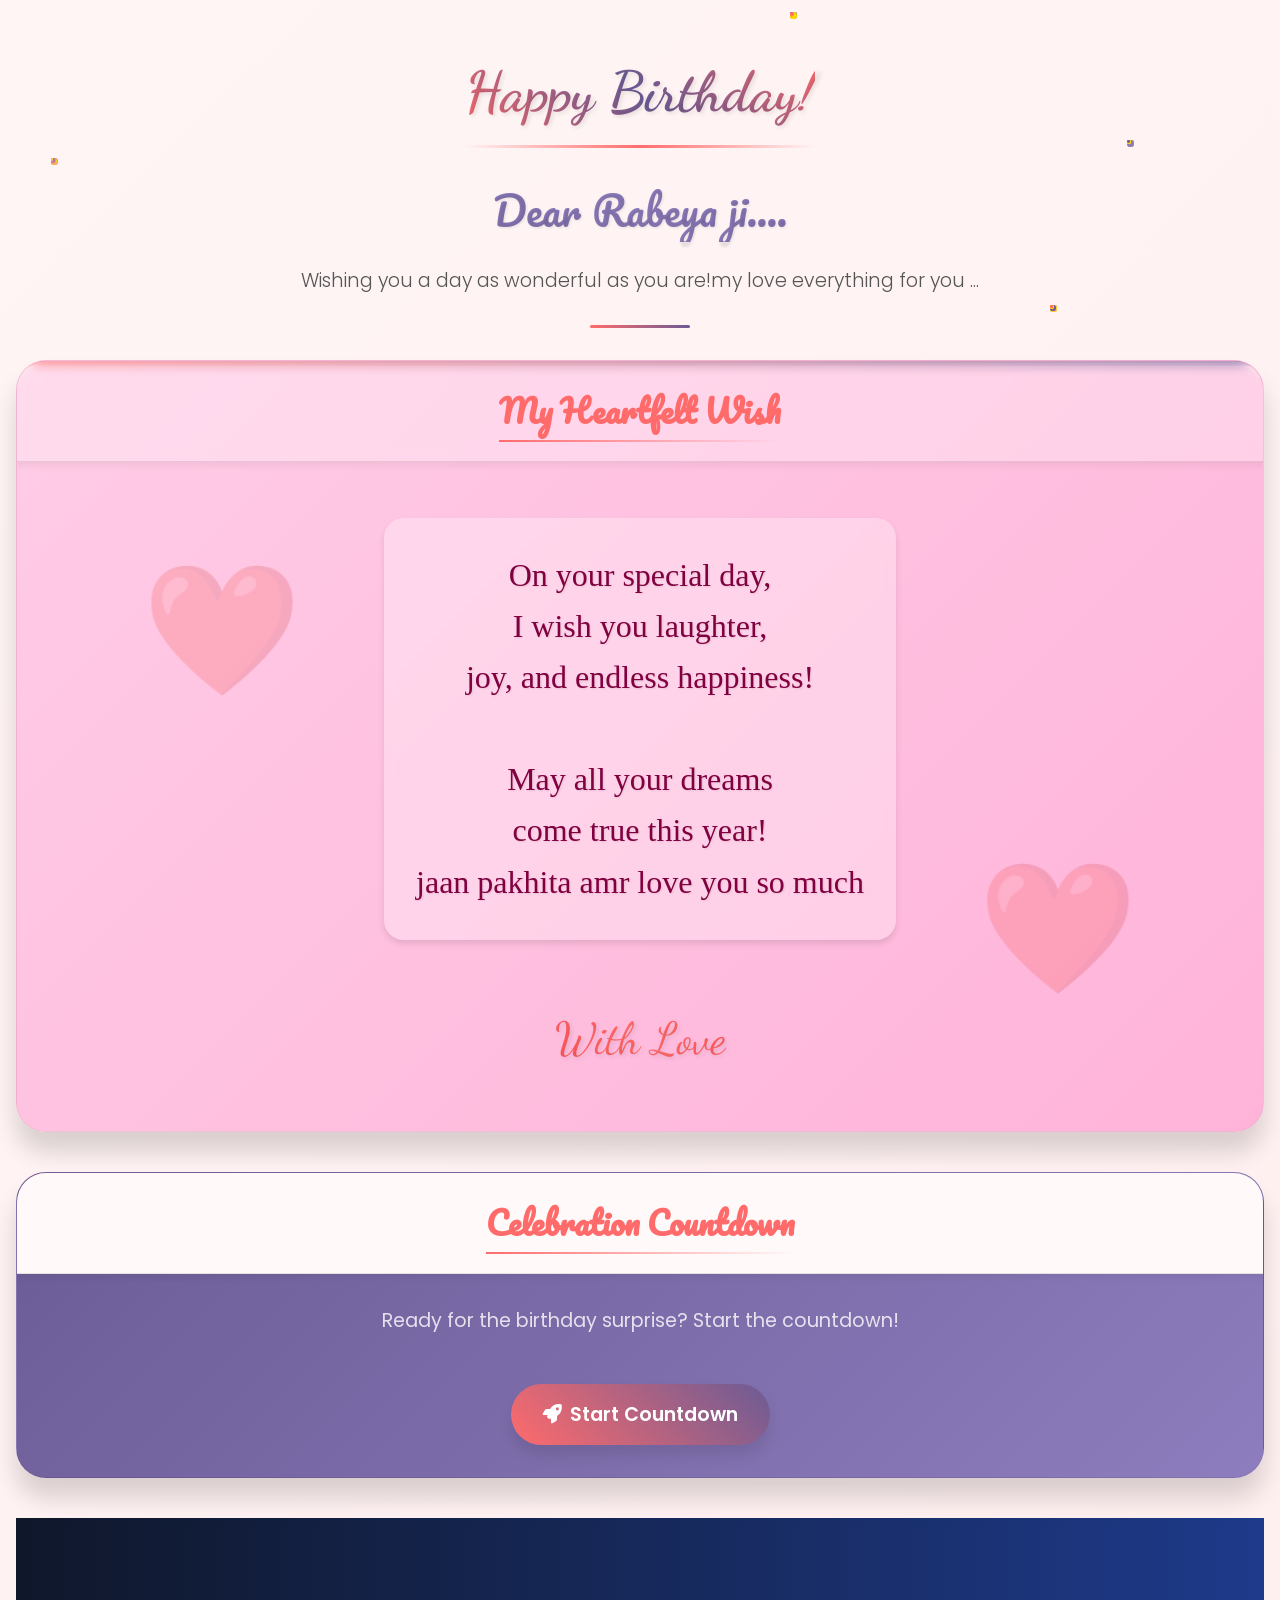
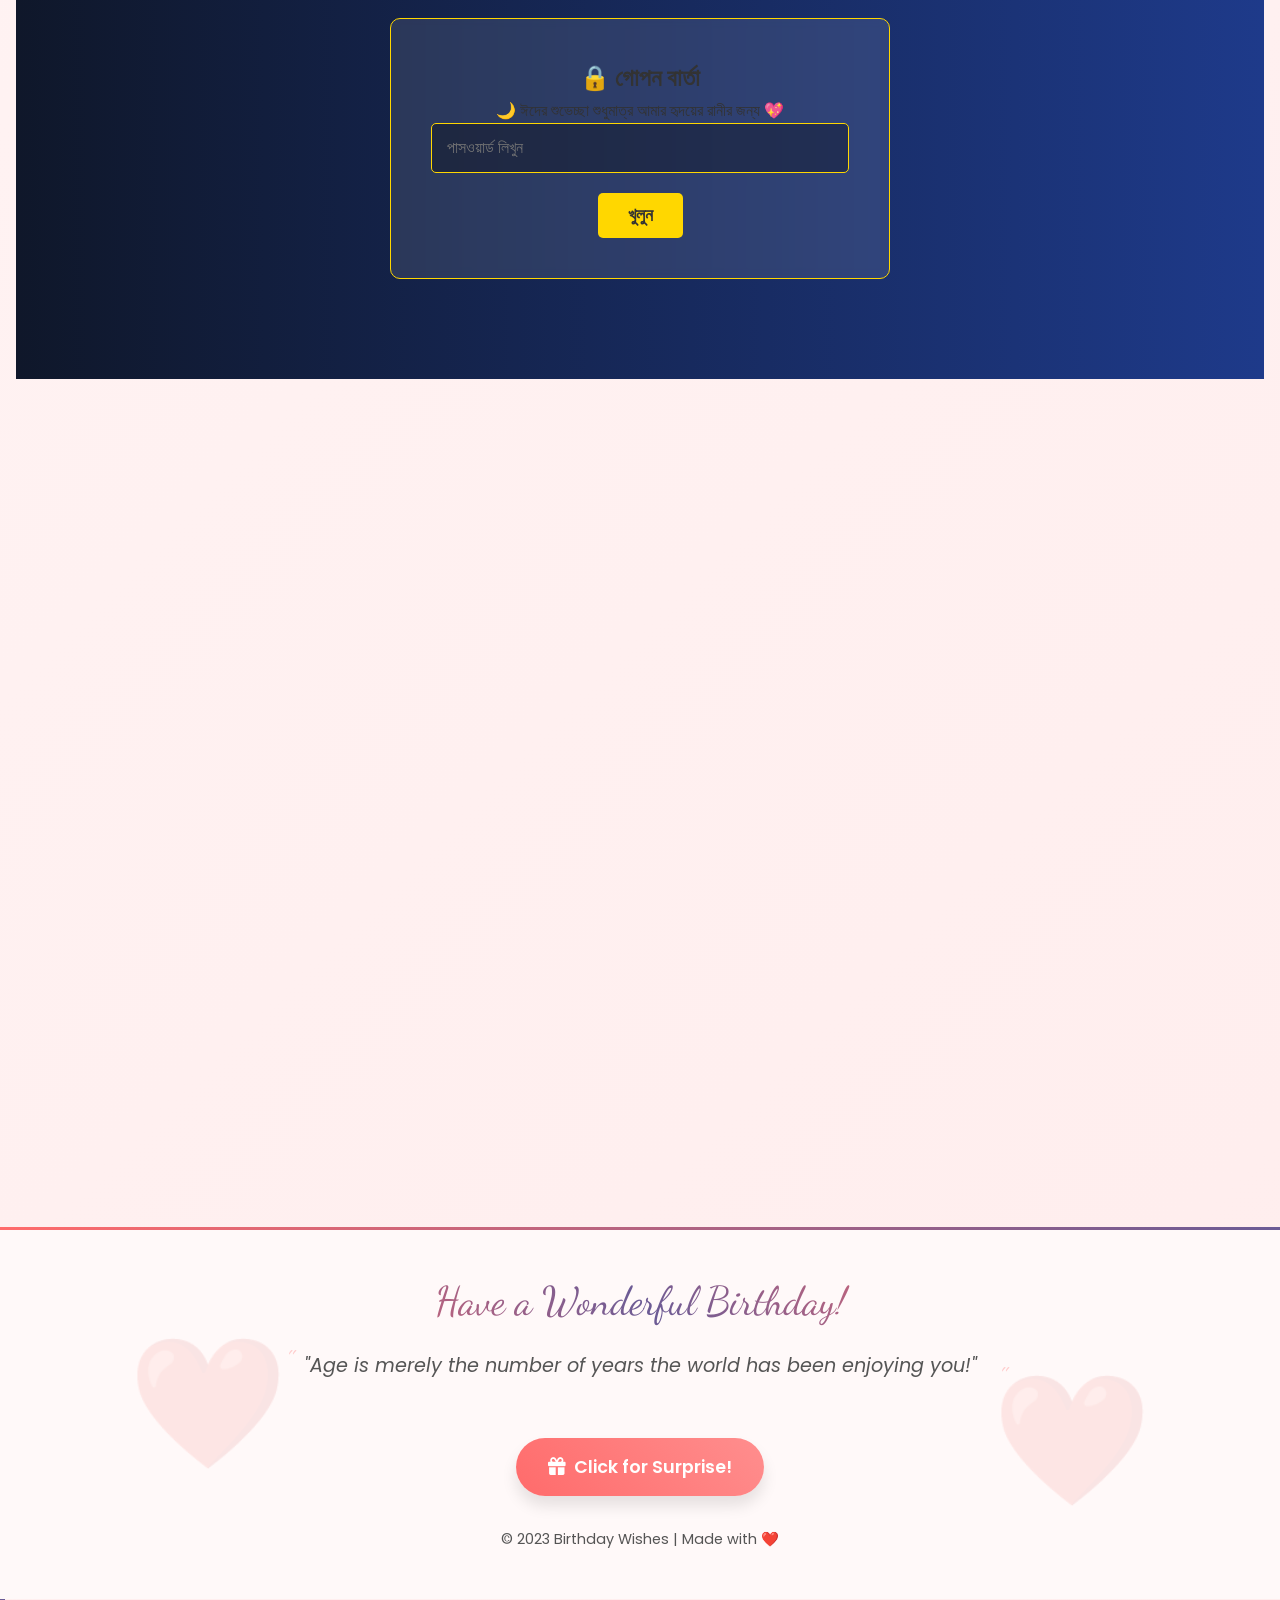
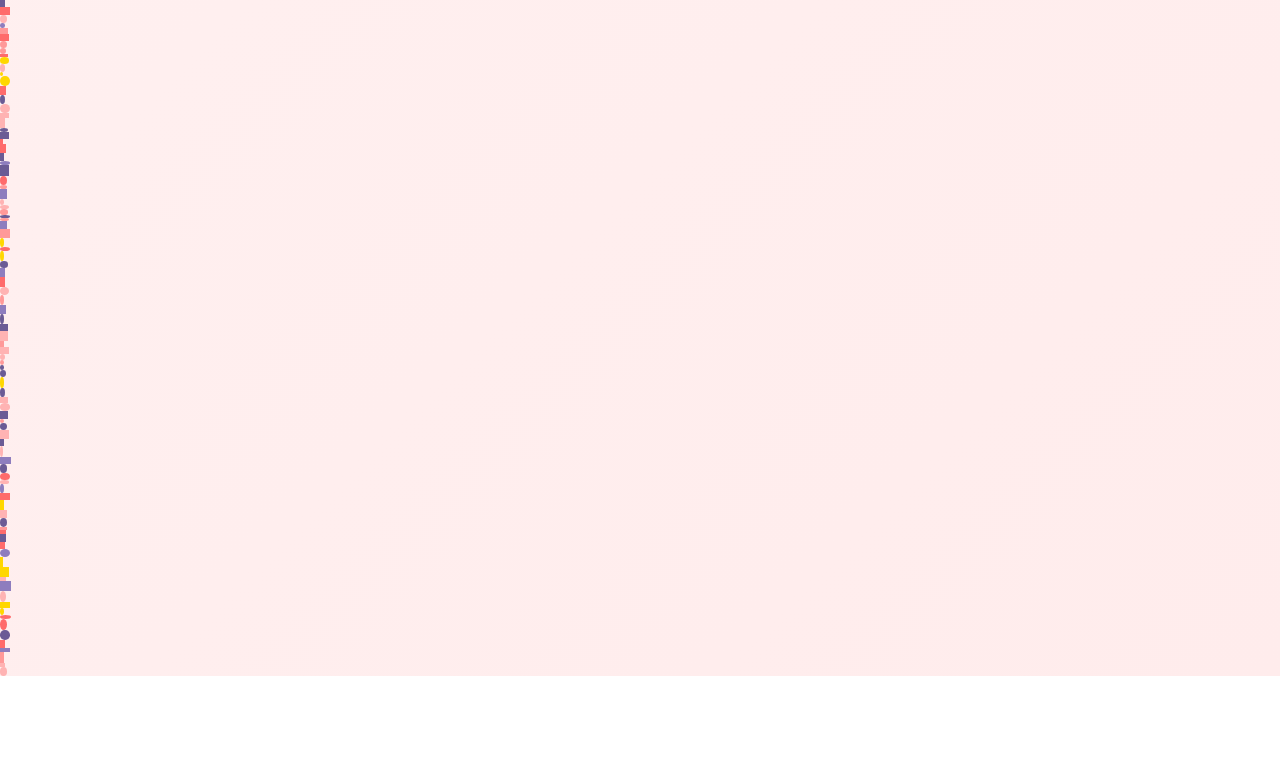
==== commit ca57d443: "Initial commit" ====
--- a/index.html
+++ b/index.html
@@ -1,627 +1,1951 @@
 <!DOCTYPE html>
 <html lang="en">
-
 <head>
-    <meta charset="utf-8">
-    <title>Fuad Bin Latif | Portfolio  </title>
-    <meta content="width=device-width, initial-scale=1.0" name="viewport">
-    <meta content="" name="keywords">
-    <meta content="" name="description">
-
-    <!-- Favicon -->
-    <link href="img/favicon.ico" rel="icon">
-
-    <!-- Google Web Fonts -->
-    <link rel="preconnect" href="https://fonts.googleapis.com">
-    <link rel="preconnect" href="https://fonts.gstatic.com" crossorigin>
-    <link href="https://fonts.googleapis.com/css2?family=Open+Sans:wght@400;500;600;700;800&display=swap" rel="stylesheet"> 
-
-    <!-- Icon Font Stylesheet -->
-    <link href="https://cdnjs.cloudflare.com/ajax/libs/font-awesome/5.10.0/css/all.min.css" rel="stylesheet">
-    <link href="https://cdn.jsdelivr.net/npm/bootstrap-icons@1.4.1/font/bootstrap-icons.css" rel="stylesheet">
-
-    <!-- Libraries Stylesheet -->
-    <link href="lib/animate/animate.min.css" rel="stylesheet">
-    <link href="lib/lightbox/css/lightbox.min.css" rel="stylesheet">
-    <link href="lib/owlcarousel/assets/owl.carousel.min.css" rel="stylesheet">
-
-    <!-- Customized Bootstrap Stylesheet -->
-    <link href="css/bootstrap.min.css" rel="stylesheet">
-
-    <!-- Template Stylesheet -->
-    <link href="css/style.css" rel="stylesheet">
+    <meta charset="UTF-8">
+    <meta name="viewport" content="width=device-width, initial-scale=1.0">
+    <title>Ultimate Birthday Wishes</title>
+    <link href="https://fonts.googleapis.com/css2?family=Dancing+Script:wght@400;700&family=Montserrat:wght@300;400;600;700&family=Pacifico&family=Poppins:wght@300;400;600;700&display=swap" rel="stylesheet">
+    <link rel="stylesheet" href="https://cdnjs.cloudflare.com/ajax/libs/animate.css/4.1.1/animate.min.css">
+    <link rel="stylesheet" href="https://cdnjs.cloudflare.com/ajax/libs/font-awesome/6.4.0/css/all.min.css">
+    <style>
+        /* ========== BASE VARIABLES ========== */
+        :root {
+            /* Color Palette */
+            --primary: #ff6b6b;
+            --primary-light: #ff8e8e;
+            --primary-dark: #ff5252;
+            --secondary: #6b5b95;
+            --secondary-light: #8e7dbe;
+            --accent: #ffb3b3;
+            --accent-dark: #ff9999;
+            --gold: #ffd700;
+            --silver: #c0c0c0;
+            --text: #333333;
+            --text-light: #555555;
+            --light: #fff9f9;
+            --light-gray: #f8f9fa;
+            --white: #ffffff;
+            --black: #000000;
+            
+            /* Effects */
+            --shadow: 0 4px 6px rgba(0, 0, 0, 0.1);
+            --shadow-lg: 0 10px 15px rgba(0, 0, 0, 0.1);
+            --shadow-xl: 0 20px 25px rgba(0, 0, 0, 0.15);
+            --transition: all 0.3s ease;
+            --transition-slow: all 0.6s ease;
+            --border-radius: 12px;
+            --border-radius-lg: 20px;
+            --border-radius-xl: 30px;
+            
+            /* Typography */
+            --font-heading: 'Dancing Script', cursive;
+            --font-subheading: 'Pacifico', cursive;
+            --font-body: 'Poppins', sans-serif;
+            --font-special: 'Montserrat', sans-serif;
+        }
+
+        /* ========== BASE STYLES ========== */
+        * {
+            margin: 0;
+            padding: 0;
+            box-sizing: border-box;
+        }
+
+        html {
+            scroll-behavior: smooth;
+            font-size: 16px;
+        }
+
+        body {
+            font-family: var(--font-body);
+            background: linear-gradient(135deg, #fff5f5 0%, #ffecec 100%);
+            color: var(--text);
+            line-height: 1.6;
+            overflow-x: hidden;
+            min-height: 100vh;
+            position: relative;
+        }
+
+        /* ========== BACKGROUND ELEMENTS ========== */
+        .floating-elements {
+            position: fixed;
+            top: 0;
+            left: 0;
+            width: 100%;
+            height: 100%;
+            pointer-events: none;
+            z-index: -1;
+            overflow: hidden;
+        }
+
+        .floating-heart {
+            position: absolute;
+            opacity: 0;
+            animation: float 15s linear infinite;
+            font-size: 1.5rem;
+            color: var(--primary);
+            z-index: 1;
+        }
+                .wish-button {
+            background: var(--gold);
+            color: var(--blue);
+            border: none;
+            padding: 12px 30px;
+            font-size: 1.1rem;
+            font-weight: bold;
+            border-radius: 5px;
+            cursor: pointer;
+            transition: all 0.3s;
+        }
+        
+
+        .floating-balloon {
+            position: absolute;
+            opacity: 0;
+            animation: floatBalloon 20s linear infinite;
+            z-index: 2;
+            width: 60px;
+            height: 80px;
+            border-radius: 50%;
+            display: flex;
+            justify-content: center;
+            align-items: flex-end;
+            padding-bottom: 8px;
+            box-shadow: inset -8px -8px 8px rgba(0, 0, 0, 0.1);
+        }
+
+        .floating-gift {
+            position: absolute;
+            opacity: 0;
+            animation: floatGift 25s linear infinite;
+            z-index: 2;
+            width: 50px;
+            height: 50px;
+            display: flex;
+            justify-content: center;
+            align-items: center;
+            font-size: 1.8rem;
+        }
+
+        .balloon-string {
+            position: absolute;
+            bottom: -25px;
+            width: 2px;
+            height: 25px;
+            background-color: var(--text-light);
+        }
+
+        @keyframes float {
+            0% {
+                transform: translateY(100vh) rotate(0deg);
+                opacity: 0;
+            }
+            10% {
+                opacity: 0.7;
+            }
+            90% {
+                opacity: 0.7;
+            }
+            100% {
+                transform: translateY(-20vh) rotate(360deg);
+                opacity: 0;
+            }
+        }
+
+        @keyframes floatBalloon {
+            0% {
+                transform: translateY(100vh) translateX(0) rotate(0deg);
+                opacity: 0;
+            }
+            10% {
+                opacity: 0.8;
+            }
+            50% {
+                transform: translateY(50vh) translateX(20px) rotate(5deg);
+            }
+            90% {
+                opacity: 0.8;
+            }
+            100% {
+                transform: translateY(-10vh) translateX(0) rotate(0deg);
+                opacity: 0;
+            }
+        }
+
+        @keyframes floatGift {
+            0% {
+                transform: translateY(100vh) translateX(0) rotate(0deg);
+                opacity: 0;
+            }
+            10% {
+                opacity: 0.9;
+            }
+            50% {
+                transform: translateY(50vh) translateX(30px) rotate(180deg);
+            }
+            90% {
+                opacity: 0.9;
+            }
+            100% {
+                transform: translateY(-10vh) translateX(0) rotate(360deg);
+                opacity: 0;
+            }
+        }
+
+        .sparkle {
+            position: absolute;
+            width: 5px;
+            height: 5px;
+            border-radius: 50%;
+            background-color: #fff;
+            opacity: 0;
+            pointer-events: none;
+            z-index: 10;
+        }
+
+        .firework {
+            position: absolute;
+            width: 5px;
+            height: 5px;
+            border-radius: 50%;
+            pointer-events: none;
+            z-index: 5;
+        }
+
+        /* ========== MAIN CONTAINER ========== */
+        .main-container {
+            max-width: 100%;
+            margin: 0 auto;
+            padding: 1rem;
+            position: relative;
+            z-index: 1;
+        }
+
+        /* ========== HEADER SECTION ========== */
+        .header {
+            text-align: center;
+            margin-bottom: 2rem;
+            position: relative;
+            padding: 2rem 0;
+            overflow: hidden;
+        }
+
+        .header::before {
+            content: '';
+            position: absolute;
+            bottom: 0;
+            left: 50%;
+            transform: translateX(-50%);
+            width: 100px;
+            height: 3px;
+            background: linear-gradient(90deg, var(--primary), var(--secondary));
+            border-radius: 3px;
+        }
+
+        .header h1 {
+            font-family: var(--font-heading);
+            font-size: 3.5rem;
+            color: var(--primary);
+            margin-bottom: 1rem;
+            text-shadow: 2px 2px 4px rgba(0, 0, 0, 0.1);
+            animation: fadeInDown 1s ease;
+            position: relative;
+            display: inline-block;
+            background: linear-gradient(45deg, var(--primary), var(--secondary), var(--primary));
+            -webkit-background-clip: text;
+            background-clip: text;
+            color: transparent;
+        }
+
+        .header h1::after {
+            content: '';
+            position: absolute;
+            bottom: -10px;
+            left: 0;
+            width: 100%;
+            height: 3px;
+            background: linear-gradient(90deg, transparent, var(--primary), transparent);
+        }
+
+        .header p {
+            font-size: 1.2rem;
+            color: var(--text-light);
+            max-width: 700px;
+            margin: 0 auto;
+            animation: fadeIn 1.5s ease;
+            font-weight: 300;
+        }
+
+        .birthday-person {
+            font-size: 2.5rem;
+            color: var(--secondary);
+            font-family: var(--font-subheading);
+            margin: 1.5rem 0;
+            animation: pulse 2s infinite;
+            text-shadow: 1px 1px 3px rgba(0, 0, 0, 0.1);
+            background: linear-gradient(45deg, var(--secondary), var(--secondary-light), var(--secondary));
+            -webkit-background-clip: text;
+            background-clip: text;
+            color: transparent;
+        }
+
+        /* ========== WISH CONTAINER ========== */
+        .wish-container {
+            display: flex;
+            flex-direction: column;
+            gap: 2.5rem;
+            margin-bottom: 3rem;
+        }
+
+        /* ========== WISH SECTION ========== */
+        .wish-section {
+            background-color: var(--white);
+            border-radius: var(--border-radius-xl);
+            box-shadow: var(--shadow-xl);
+            overflow: hidden;
+            transition: var(--transition);
+            position: relative;
+            border: 1px solid rgba(0, 0, 0, 0.05);
+            transform-style: preserve-3d;
+            perspective: 1000px;
+        }
+
+        .wish-section:hover {
+            transform: translateY(-5px) rotateX(1deg) rotateY(1deg);
+            box-shadow: 0 15px 30px rgba(0, 0, 0, 0.2);
+        }
+
+        .wish-section::before {
+            content: '';
+            position: absolute;
+            top: 0;
+            left: 0;
+            width: 100%;
+            height: 5px;
+            background: linear-gradient(90deg, var(--primary), var(--secondary));
+        }
+
+        /* ========== WISH HEADER ========== */
+        .wish-header {
+            padding: 1.5rem;
+            background-color: var(--light);
+            border-bottom: 1px solid rgba(0, 0, 0, 0.05);
+            display: flex;
+            justify-content: center;
+            align-items: center;
+            position: relative;
+        }
+
+        .wish-header::after {
+            content: '';
+            position: absolute;
+            bottom: -10px;
+            left: 0;
+            width: 100%;
+            height: 10px;
+            background: linear-gradient(to bottom, rgba(0,0,0,0.05), transparent);
+        }
+
+        .wish-title {
+            font-family: var(--font-subheading);
+            font-size: 2rem;
+            color: var(--primary);
+            margin: 0;
+            position: relative;
+            display: inline-block;
+        }
+
+        .wish-title::after {
+            content: '';
+            position: absolute;
+            bottom: -5px;
+            left: 0;
+            width: 100%;
+            height: 2px;
+            background: linear-gradient(90deg, var(--primary), transparent);
+        }
+
+        /* ========== WISH CONTENT ========== */
+        .wish-content {
+            padding: 2rem;
+            display: flex;
+            flex-direction: column;
+            justify-content: center;
+            align-items: center;
+            position: relative;
+            text-align: center;
+        }
+
+        .wish-message {
+            font-family: var(--font-body);
+            font-size: 1.3rem;
+            line-height: 1.8;
+            color: var(--text);
+            margin-bottom: 2rem;
+            position: relative;
+            padding: 1.5rem;
+        }
+
+        .wish-message::before,
+        .wish-message::after {
+            content: '"';
+            font-size: 4rem;
+            color: var(--primary);
+            opacity: 0.2;
+            position: absolute;
+            font-family: var(--font-heading);
+        }
+
+        .wish-message::before {
+            top: -1rem;
+            left: -0.5rem;
+        }
+
+        .wish-message::after {
+            bottom: -2.5rem;
+            right: -0.5rem;
+        }
+
+
+
+              /* পাসওয়ার্ড সেকশন */
+        .password-section {
+            padding: 100px 5%;
+            background: linear-gradient(to right, #0F172A, #1E3A8A);
+            text-align: center;
+            min-height: 50vh;
+        }
+        
+        .password-box {
+            max-width: 500px;
+            margin: 0 auto;
+            background: rgba(255, 255, 255, 0.1);
+            padding: 40px;
+            border-radius: 10px;
+            backdrop-filter: blur(5px);
+            border: 1px solid var(--gold);
+        }
+        
+        .password-input {
+            width: 100%;
+            padding: 15px;
+            margin-bottom: 20px;
+            background: rgba(0, 0, 0, 0.3);
+            border: 1px solid var(--gold);
+            color: white;
+            font-size: 1rem;
+            border-radius: 5px;
+        }
+        
+        .secret-message {
+            margin-top: 30px;
+            font-size: 1.2rem;
+            display: none;
+            animation: fadeIn 1s;
+        }
+
+ 
+
+ 
+        /* ========== SPECIAL WISH SECTION ========== */
+        #special-wish {
+            background: linear-gradient(135deg, #ffcce6 0%, #ffb3d9 100%);
+            overflow: hidden;
+        }
+
+        #special-wish .wish-header {
+            background-color: rgba(255, 255, 255, 0.3);
+            backdrop-filter: blur(5px);
+        }
+
+        .special-content {
+            text-align: center;
+            padding: 1.5rem;
+            position: relative;
+            z-index: 1;
+        }
+
+        .special-message {
+            font-family: 'Comic Sans MS', cursive;
+            font-size: 2rem;
+            line-height: 1.6;
+            color: #800040;
+            margin-bottom: 2rem;
+            text-shadow: 1px 1px 2px rgba(0, 0, 0, 0.1);
+            position: relative;
+            padding: 2rem;
+            background-color: rgba(255, 255, 255, 0.3);
+            border-radius: var(--border-radius-lg);
+            backdrop-filter: blur(5px);
+            box-shadow: var(--shadow);
+            transform-style: preserve-3d;
+            transition: var(--transition);
+        }
+
+        .special-message:hover {
+            transform: rotateY(5deg) rotateX(5deg);
+            box-shadow: 0 10px 25px rgba(0, 0, 0, 0.2);
+        }
+
+        .special-message span {
+            display: inline-block;
+            transition: var(--transition);
+            position: relative;
+        }
+
+        .special-message span:hover {
+            transform: translateY(-5px) rotate(3deg) scale(1.1);
+            color: #ff0066;
+            z-index: 2;
+            text-shadow: 0 0 5px rgba(255, 0, 102, 0.3);
+        }
+
+        .special-signature {
+            font-family: var(--font-heading);
+            font-size: 2.8rem;
+            color: var(--primary-dark);
+            margin-top: 2rem;
+            text-shadow: 2px 2px 4px rgba(0, 0, 0, 0.1);
+            position: relative;
+            display: inline-block;
+            background: linear-gradient(45deg, var(--primary-dark), var(--primary), var(--primary-dark));
+            -webkit-background-clip: text;
+            background-clip: text;
+            color: transparent;
+        }
+
+        .heart-decoration {
+            position: absolute;
+            font-size: 8rem;
+            color: rgba(255, 255, 255, 0.2);
+            z-index: -1;
+            animation: heartFloat 8s ease-in-out infinite;
+        }
+
+        @keyframes heartFloat {
+            0%, 100% {
+                transform: translateY(0) rotate(0deg);
+            }
+            50% {
+                transform: translateY(-20px) rotate(5deg);
+            }
+        }
+
+        .heart-decoration:nth-child(1) {
+            top: 10%;
+            left: 10%;
+        }
+
+        .heart-decoration:nth-child(2) {
+            bottom: 15%;
+            right: 10%;
+            animation-delay: 0.5s;
+        }
+
+        /* ========== PHOTO GALLERY ========== */
+        .photo-gallery {
+            display: grid;
+            grid-template-columns: repeat(auto-fill, minmax(160px, 1fr));
+            gap: 1.2rem;
+            margin-top: 1.5rem;
+        }
+
+        .photo-item {
+            position: relative;
+            border-radius: var(--border-radius);
+            overflow: hidden;
+            box-shadow: var(--shadow);
+            transition: var(--transition-slow);
+            aspect-ratio: 1/1;
+            cursor: pointer;
+            transform-style: preserve-3d;
+        }
+
+        .photo-item:hover {
+            transform: translateY(-8px) scale(1.05) rotateY(5deg);
+            box-shadow: 0 12px 25px rgba(0, 0, 0, 0.25);
+            z-index: 2;
+        }
+
+        .photo-img {
+            width: 100%;
+            height: 100%;
+            object-fit: cover;
+            transition: var(--transition-slow);
+        }
+
+        .photo-item:hover .photo-img {
+            transform: scale(1.1);
+        }
+
+        .photo-caption {
+            position: absolute;
+            bottom: 0;
+            left: 0;
+            right: 0;
+            background: linear-gradient(transparent, rgba(0, 0, 0, 0.7));
+            color: white;
+            padding: 1rem;
+            transform: translateY(100%);
+            transition: var(--transition-slow);
+            opacity: 0;
+            font-family: var(--font-special);
+            font-weight: 300;
+            font-size: 0.95rem;
+        }
+
+        .photo-item:hover .photo-caption {
+            transform: translateY(0);
+            opacity: 1;
+        }
+
+        /* ========== WISH BUTTONS ========== */
+        .wish-buttons {
+            display: grid;
+            grid-template-columns: repeat(auto-fill, minmax(130px, 1fr));
+            gap: 1.2rem;
+            margin-top: 2rem;
+        }
+
+        .wish-btn {
+            background: linear-gradient(135deg, var(--primary), var(--primary-light));
+            color: white;
+            border: none;
+            padding: 1.2rem;
+            border-radius: var(--border-radius);
+            cursor: pointer;
+            font-family: var(--font-body);
+            font-weight: 600;
+            transition: var(--transition);
+            box-shadow: var(--shadow);
+            display: flex;
+            flex-direction: column;
+            align-items: center;
+            justify-content: center;
+            text-align: center;
+            min-height: 110px;
+            position: relative;
+            overflow: hidden;
+            transform-style: preserve-3d;
+        }
+
+        .wish-btn::before {
+            content: '';
+            position: absolute;
+            top: -50%;
+            left: -50%;
+            width: 200%;
+            height: 200%;
+            background: linear-gradient(
+                to bottom right,
+                rgba(255, 255, 255, 0) 0%,
+                rgba(255, 255, 255, 0) 45%,
+                rgba(255, 255, 255, 0.5) 48%,
+                rgba(255, 255, 255, 0.8) 50%,
+                rgba(255, 255, 255, 0.5) 52%,
+                rgba(255, 255, 255, 0) 57%,
+                rgba(255, 255, 255, 0) 100%
+            );
+            transform: translateY(100%) rotate(30deg);
+            transition: var(--transition-slow);
+        }
+
+        .wish-btn:hover {
+            transform: translateY(-5px) rotateX(5deg);
+            box-shadow: 0 15px 30px rgba(0, 0, 0, 0.25);
+        }
+
+        .wish-btn:hover::before {
+            transform: translateY(-50%) rotate(30deg);
+        }
+
+        .wish-btn i {
+            font-size: 2.2rem;
+            margin-bottom: 0.6rem;
+            transition: var(--transition);
+        }
+
+        .wish-btn:hover i {
+            transform: scale(1.2) rotate(10deg);
+        }
+
+        .wish-btn-text {
+            font-size: 0.95rem;
+            transition: var(--transition);
+        }
+
+        .wish-btn:hover .wish-btn-text {
+            transform: scale(1.05);
+        }
+
+        /* ========== COUNTDOWN SECTION ========== */
+        .countdown-section {
+            background: linear-gradient(135deg, #6b5b95 0%, #8e7dbe 100%);
+            color: white;
+        }
+
+        .countdown-container {
+            display: flex;
+            justify-content: center;
+            gap: 1rem;
+            margin-top: 1.5rem;
+        }
+
+        .countdown-box {
+            background-color: rgba(255, 255, 255, 0.2);
+            border-radius: var(--border-radius);
+            padding: 1rem;
+            min-width: 80px;
+            text-align: center;
+            backdrop-filter: blur(5px);
+            border: 1px solid rgba(255, 255, 255, 0.1);
+            transition: var(--transition);
+        }
+
+        .countdown-box:hover {
+            transform: translateY(-5px);
+            background-color: rgba(255, 255, 255, 0.3);
+        }
+
+        .countdown-value {
+            font-size: 2.5rem;
+            font-weight: 700;
+            margin-bottom: 0.3rem;
+            font-family: var(--font-special);
+        }
+
+        .countdown-label {
+            font-size: 0.9rem;
+            opacity: 0.8;
+            text-transform: uppercase;
+            letter-spacing: 1px;
+        }
+
+        /* ========== POPUP WISH MODAL ========== */
+        .wish-modal-overlay {
+            position: fixed;
+            top: 0;
+            left: 0;
+            right: 0;
+            bottom: 0;
+            background-color: rgba(0, 0, 0, 0.8);
+            display: flex;
+            justify-content: center;
+            align-items: center;
+            z-index: 1000;
+            opacity: 0;
+            visibility: hidden;
+            transition: var(--transition-slow);
+            backdrop-filter: blur(5px);
+        }
+
+        .wish-modal-overlay.active {
+            opacity: 1;
+            visibility: visible;
+        }
+
+        .wish-modal-content {
+            background-color: var(--white);
+            border-radius: var(--border-radius-xl);
+            width: 90%;
+            max-width: 500px;
+            max-height: 90vh;
+            overflow-y: auto;
+            position: relative;
+            transform: scale(0.8);
+            transition: var(--transition-slow);
+            box-shadow: 0 25px 50px rgba(0, 0, 0, 0.3);
+            border: 1px solid rgba(0, 0, 0, 0.1);
+            animation: modalShake 0.5s ease;
+        }
+
+        @keyframes modalShake {
+            0%, 100% { transform: translateX(0) rotate(0deg); }
+            20% { transform: translateX(-5px) rotate(-2deg); }
+            40% { transform: translateX(5px) rotate(2deg); }
+            60% { transform: translateX(-5px) rotate(-1deg); }
+            80% { transform: translateX(5px) rotate(1deg); }
+        }
+
+        .wish-modal-overlay.active .wish-modal-content {
+            transform: scale(1);
+        }
+
+        .wish-modal-header {
+            padding: 1.5rem;
+            background-color: var(--light);
+            border-bottom: 1px solid rgba(0, 0, 0, 0.05);
+            display: flex;
+            justify-content: space-between;
+            align-items: center;
+            position: sticky;
+            top: 0;
+            z-index: 10;
+        }
+
+        .wish-modal-title {
+            font-family: var(--font-subheading);
+            font-size: 1.8rem;
+            color: var(--primary);
+            margin: 0;
+        }
+
+        .close-wish-modal {
+            background: none;
+            border: none;
+            font-size: 1.8rem;
+            color: var(--text-light);
+            cursor: pointer;
+            transition: var(--transition);
+            width: 40px;
+            height: 40px;
+            display: flex;
+            align-items: center;
+            justify-content: center;
+            border-radius: 50%;
+        }
+
+        .close-wish-modal:hover {
+            background-color: var(--light);
+            color: var(--primary);
+            transform: rotate(180deg);
+        }
+
+        .wish-modal-body {
+            padding: 2rem;
+            text-align: center;
+        }
+
+        .wish-modal-icon {
+            font-size: 4.5rem;
+            color: var(--primary);
+            margin-bottom: 1.5rem;
+            animation: bounce 2s infinite;
+            display: inline-block;
+        }
+
+        .wish-modal-text {
+            font-size: 1.2rem;
+            line-height: 1.8;
+            color: var(--text);
+            margin-bottom: 1.5rem;
+        }
+
+        .wish-modal-signature {
+            font-family: var(--font-heading);
+            font-size: 2rem;
+            color: var(--primary);
+            margin-top: 1.5rem;
+        }
+
+        /* ========== FIREWORKS EFFECT ========== */
+        .fireworks-container {
+            position: fixed;
+            top: 0;
+            left: 0;
+            width: 100%;
+            height: 100%;
+            pointer-events: none;
+            z-index: 20;
+            overflow: hidden;
+        }
+
+        /* ========== FOOTER SECTION ========== */
+        .footer {
+            text-align: center;
+            padding: 3rem 0;
+            background-color: var(--light);
+            margin-top: 3rem;
+            position: relative;
+            overflow: hidden;
+        }
+
+        .footer::before {
+            content: '';
+            position: absolute;
+            top: 0;
+            left: 0;
+            width: 100%;
+            height: 3px;
+            background: linear-gradient(90deg, var(--primary), var(--secondary));
+        }
+
+        .footer-content {
+            max-width: 800px;
+            margin: 0 auto;
+            position: relative;
+            z-index: 1;
+        }
+
+        .footer-message {
+            font-family: var(--font-heading);
+            font-size: 2.5rem;
+            color: var(--primary);
+            margin-bottom: 1.5rem;
+            line-height: 1.3;
+            background: linear-gradient(45deg, var(--primary), var(--secondary), var(--primary));
+            -webkit-background-clip: text;
+            background-clip: text;
+            color: transparent;
+        }
+
+        .footer-quote {
+            font-size: 1.2rem;
+            color: var(--text-light);
+            margin-bottom: 2rem;
+            font-style: italic;
+            position: relative;
+            display: inline-block;
+        }
+
+        .footer-quote::before,
+        .footer-quote::after {
+            content: '"';
+            font-size: 2rem;
+            color: var(--primary);
+            opacity: 0.3;
+            position: absolute;
+            font-family: var(--font-heading);
+        }
+
+        .footer-quote::before {
+            top: -0.8rem;
+            left: -1.5rem;
+        }
+
+        .footer-quote::after {
+            bottom: -1.5rem;
+            right: -1.5rem;
+        }
+
+        .footer-btn {
+            background: linear-gradient(45deg, var(--primary), var(--primary-light));
+            color: white;
+            border: none;
+            padding: 1rem 2rem;
+            border-radius: 50px;
+            cursor: pointer;
+            font-family: var(--font-body);
+            font-weight: 600;
+            transition: var(--transition);
+            box-shadow: var(--shadow-lg);
+            margin-top: 1.5rem;
+            font-size: 1.1rem;
+            display: inline-flex;
+            align-items: center;
+            gap: 0.5rem;
+        }
+
+        .footer-btn:hover {
+            transform: translateY(-3px) scale(1.05);
+            box-shadow: 0 15px 25px rgba(0, 0, 0, 0.2);
+        }
+
+        .footer-btn i {
+            transition: var(--transition);
+        }
+
+        .footer-btn:hover i {
+            transform: rotate(360deg);
+        }
+
+        .copyright {
+            font-size: 0.9rem;
+            color: var(--text-light);
+            margin-top: 2rem;
+        }
+
+        .footer-hearts {
+            position: absolute;
+            font-size: 8rem;
+            color: rgba(255, 107, 107, 0.1);
+            z-index: 0;
+            animation: heartFloat 10s ease-in-out infinite;
+        }
+
+        .footer-hearts:nth-child(1) {
+            top: 20%;
+            left: 10%;
+        }
+
+        .footer-hearts:nth-child(2) {
+            bottom: 15%;
+            right: 10%;
+            animation-delay: 0.5s;
+        }
+
+        /* ========== ANIMATIONS ========== */
+        @keyframes fadeIn {
+            from { opacity: 0; }
+            to { opacity: 1; }
+        }
+
+        @keyframes fadeInDown {
+            from {
+                opacity: 0;
+                transform: translateY(-20px);
+            }
+            to {
+                opacity: 1;
+                transform: translateY(0);
+            }
+        }
+
+        @keyframes floatUp {
+            0% {
+                transform: translateY(0) rotate(0deg);
+            }
+            50% {
+                transform: translateY(-15px) rotate(5deg);
+            }
+            100% {
+                transform: translateY(0) rotate(0deg);
+            }
+        }
+
+        @keyframes bounce {
+            0%, 20%, 50%, 80%, 100% { transform: translateY(0); }
+            40% { transform: translateY(-15px); }
+            60% { transform: translateY(-7px); }
+        }
+
+        @keyframes pulse {
+            0% { transform: scale(1); }
+            50% { transform: scale(1.05); }
+            100% { transform: scale(1); }
+        }
+
+        @keyframes heartBeat {
+            0% { transform: scale(1); }
+            14% { transform: scale(1.3); }
+            28% { transform: scale(1); }
+            42% { transform: scale(1.3); }
+            70% { transform: scale(1); }
+        }
+
+        @keyframes rotate {
+            from { transform: rotate(0deg); }
+            to { transform: rotate(360deg); }
+        }
+
+        @keyframes fireworks {
+            0% { 
+                transform: translate(var(--x), var(--y)) scale(0);
+                opacity: 1;
+            }
+            100% { 
+                transform: translate(var(--x-end), var(--y-end)) scale(1);
+                opacity: 0;
+            }
+        }
+
+        /* ========== RESPONSIVE DESIGN ========== */
+        @media (max-width: 768px) {
+            .header h1 {
+                font-size: 2.8rem;
+            }
+            
+            .birthday-person {
+                font-size: 2rem;
+            }
+            
+            .special-message {
+                font-size: 1.6rem;
+                padding: 1.5rem;
+            }
+            
+            .special-signature {
+                font-size: 2.2rem;
+            }
+            
+            .wish-title {
+                font-size: 1.8rem;
+            }
+            
+            .wish-message {
+                font-size: 1.1rem;
+            }
+            
+            .wish-buttons {
+                grid-template-columns: repeat(auto-fill, minmax(120px, 1fr));
+            }
+            
+            .wish-btn {
+                min-height: 100px;
+                padding: 1rem;
+            }
+            
+            .wish-btn i {
+                font-size: 2rem;
+            }
+            
+            .wish-btn-text {
+                font-size: 0.9rem;
+            }
+            
+            .countdown-box {
+                min-width: 70px;
+                padding: 0.8rem;
+            }
+            
+            .countdown-value {
+                font-size: 2rem;
+            }
+            
+            .footer-message {
+                font-size: 2rem;
+            }
+        }
+
+        @media (max-width: 480px) {
+            .header h1 {
+                font-size: 2.3rem;
+            }
+            
+            .header p {
+                font-size: 1rem;
+            }
+            
+            .birthday-person {
+                font-size: 1.8rem;
+            }
+            
+            .special-message {
+                font-size: 1.4rem;
+                padding: 1rem;
+            }
+            
+            .photo-gallery {
+                grid-template-columns: repeat(auto-fill, minmax(130px, 1fr));
+                gap: 1rem;
+            }
+            
+            .wish-buttons {
+                grid-template-columns: 1fr 1fr;
+            }
+            
+            .countdown-container {
+                flex-wrap: wrap;
+            }
+            
+            .countdown-box {
+                min-width: 60px;
+                padding: 0.6rem;
+            }
+            
+            .countdown-value {
+                font-size: 1.8rem;
+            }
+            
+            .countdown-label {
+                font-size: 0.8rem;
+            }
+            
+            .wish-modal-content {
+                width: 95%;
+            }
+            
+            .wish-modal-icon {
+                font-size: 3.5rem;
+            }
+            
+            .wish-modal-text {
+                font-size: 1.1rem;
+            }
+            
+            .wish-modal-signature {
+                font-size: 1.8rem;
+            }
+            
+            .footer-message {
+                font-size: 1.8rem;
+            }
+            
+            .footer-quote {
+                font-size: 1rem;
+            }
+        }
+
+        /* Add this new style for the countdown button */
+        .start-countdown-btn {
+            background: linear-gradient(45deg, var(--primary), var(--secondary));
+            color: white;
+            border: none;
+            padding: 1rem 2rem;
+            border-radius: 50px;
+            cursor: pointer;
+            font-family: var(--font-body);
+            font-weight: 600;
+            font-size: 1.2rem;
+            transition: var(--transition);
+            box-shadow: var(--shadow-lg);
+            margin-top: 1.5rem;
+            display: inline-flex;
+            align-items: center;
+            gap: 0.5rem;
+        }
+
+        .start-countdown-btn:hover {
+            transform: translateY(-3px) scale(1.05);
+            box-shadow: 0 15px 25px rgba(0, 0, 0, 0.2);
+            background: linear-gradient(45deg, var(--secondary), var(--primary));
+        }
+
+        .start-countdown-btn i {
+            transition: var(--transition);
+        }
+
+        .start-countdown-btn:hover i {
+            transform: rotate(360deg);
+        }
+
+        .countdown-complete {
+            font-family: var(--font-heading);
+            font-size: 2.5rem;
+            color: var(--primary);
+            margin: 1.5rem 0;
+            text-align: center;
+            animation: heartBeat 1.5s infinite;
+        }
+
+        /* Update the countdown section styles */
+        .countdown-section .wish-content {
+            padding: 2rem;
+            text-align: center;
+        }
+
+        .countdown-instruction {
+            font-size: 1.2rem;
+            color: rgba(255, 255, 255, 0.8);
+            margin-bottom: 1.5rem;
+        }
+    
+    </style>
 </head>
-
-<body data-bs-spy="scroll" data-bs-target=".navbar" data-bs-offset="51">
-    <!-- Spinner Start -->
-    <div id="spinner" class="show bg-white position-fixed translate-middle w-100 vh-100 top-50 start-50 d-flex align-items-center justify-content-center">
-        <div class="spinner-border text-primary" style="width: 3rem; height: 3rem;" role="status">
-            <span class="sr-only">Loading...</span>
+<body>
+    <!-- Floating Background Elements -->
+    <div class="floating-elements" id="floatingElements"></div>
+
+    <!-- Fireworks Container -->
+    <div class="fireworks-container" id="fireworksContainer"></div>
+
+    <!-- Main Container -->
+    <div class="main-container">
+        <!-- Header -->
+        <header class="header">
+            <h1 class="animate__animated animate__fadeInDown">Happy Birthday!</h1>
+            <div class="birthday-person animate__animated animate__pulse animate__infinite">Dear Rabeya ji....</div>
+            <p class="animate__animated animate__fadeIn">Wishing you a day as wonderful as you are!my love everything for you ...</p>
+        </header>
+
+        <!-- Wish Container -->
+        <div class="wish-container">
+            <!-- Special Wish Section -->
+            <section id="special-wish" class="wish-section">
+                <div class="wish-header">
+                    <h2 class="wish-title">My Heartfelt Wish</h2>
+                </div>
+                <div class="wish-content">
+                    <div class="heart-decoration">❤️</div>
+                    <div class="heart-decoration">❤️</div>
+                    <div class="special-content">
+                        <div class="special-message">
+                            <span>On</span> <span>your</span> <span>special</span> <span>day,</span>
+                            <br>
+                            <span>I</span> <span>wish</span> <span>you</span> <span>laughter,</span>
+                            <br>
+                            <span>joy,</span> <span>and</span> <span>endless</span> <span>happiness!</span>
+                            <br><br>
+                            <span>May</span> <span>all</span> <span>your</span> <span>dreams</span>
+                            <br>
+                            <span>come</span> <span>true</span> <span>this</span> <span>year!</span>
+                            <br>
+                            <span>jaan</span> <span>pakhita</span> <span>amr</span> <span>love you so much</span>
+                        </div>
+                        <div class="special-signature">With Love</div>
+                    </div>
+                </div>
+            </section>
+
+            <!-- Countdown Section -->
+            <section class="wish-section countdown-section">
+                <div class="wish-header">
+                    <h2 class="wish-title">Celebration Countdown</h2>
+                </div>
+                <div class="wish-content">
+                    <p class="countdown-instruction">Ready for the birthday surprise? Start the countdown!</p>
+                    <button class="start-countdown-btn" id="startCountdownBtn">
+                        <i class="fas fa-rocket"></i> Start Countdown
+                    </button>
+                    <div class="countdown-container" id="countdown" style="display: none;">
+                        <div class="countdown-box">
+                            <div class="countdown-value" id="days">00</div>
+                            <div class="countdown-label">Days</div>
+                        </div>
+                        <div class="countdown-box">
+                            <div class="countdown-value" id="hours">00</div>
+                            <div class="countdown-label">Hours</div>
+                        </div>
+                        <div class="countdown-box">
+                            <div class="countdown-value" id="minutes">00</div>
+                            <div class="countdown-label">Minutes</div>
+                        </div>
+                        <div class="countdown-box">
+                            <div class="countdown-value" id="seconds">00</div>
+                            <div class="countdown-label">Seconds</div>
+                        </div>
+                    </div>
+                    <div id="countdownComplete" style="display: none;">
+                        <div class="countdown-complete">Happy Birthday! 🎉🎂</div>
+                        <p style="color: rgba(255, 255, 255, 0.9); font-size: 1.2rem;">
+                            Wishing you a day filled with happiness and joy!..............onk valo bashi tomake tmr jibone amn birthday aro ashuk jokhon susdhu ami e tomake wish korbo
+                        </p>
+                    </div>
+                </div>
+            </section>
+
+               <!-- পাসওয়ার্ড সেকশন -->
+    <section class="password-section">
+        <div class="password-box">
+            <h2>🔒 গোপন বার্তা</h2>
+            <p> 🌙 ঈদের শুভেচ্ছা শুধুমাত্র আমার হৃদয়ের রানীর জন্য 💖</p>
+            
+            <input type="password" class="password-input" placeholder="পাসওয়ার্ড লিখুন" id="secret-password">
+            <button class="wish-button" onclick="checkPassword()">খুলুন</button>
+            <div style="color: #f8f9fa;" class="secret-message" id="secret-message">
+                প্রিয় বউ জান ,<br><br>
+                আল্লাহ যেন তোমার মুখের হাসি চিরদিন অটুট রাখেন,তুমি আছো বলেই আমার দিন এত রঙিন, এত পূর্ণ।<br><br>
+                Happy Birthday ,আমার মিষ্টি রানী!
+                চিরকাল তোমার,<br>
+                ফুয়াদ ❤️
+            </div>
+        </div>
+    </section>
+
+
+
+            <!-- Wish Buttons Section -->
+            <section class="wish-section">
+                <div class="wish-header">
+                    <h2 class="wish-title">More Birthday Wishes</h2>
+                </div>
+                <div class="wish-content">
+                    <div class="wish-buttons">
+                        <button class="wish-btn" data-wish="fun">
+                            <i class="fas fa-laugh-beam"></i>
+                            <span class="wish-btn-text">Fun Wish</span>
+                        </button>
+                        <button class="wish-btn" data-wish="sweet">
+                            <i class="fas fa-heart"></i>
+                            <span class="wish-btn-text">Sweet Wish</span>
+                        </button>
+                        <button class="wish-btn" data-wish="funny">
+                            <i class="fas fa-grin-squint-tears"></i>
+                            <span class="wish-btn-text">Funny Wish</span>
+                        </button>
+                        <button class="wish-btn" data-wish="inspirational">
+                            <i class="fas fa-star"></i>
+                            <span class="wish-btn-text">Inspirational</span>
+                        </button>
+                    </div>
+                </div>
+            </section>
         </div>
     </div>
-    <!-- Spinner End -->
-
-
-    <!-- Navbar Start -->
-    <nav class="navbar navbar-expand-lg bg-white navbar-light fixed-top shadow py-lg-0 px-4 px-lg-5 wow fadeIn" data-wow-delay="0.1s">
-        <a href="index.html" class="navbar-brand d-block d-lg-none">
-            <h1 class="text-primary fw-bold m-0">Fuad</h1>
-        </a>
-        <button type="button" class="navbar-toggler" data-bs-toggle="collapse" data-bs-target="#navbarCollapse">
-            <span class="navbar-toggler-icon"></span>
-        </button>
-        <div class="collapse navbar-collapse justify-content-between py-4 py-lg-0" id="navbarCollapse">
-            <div class="navbar-nav ms-auto py-0">
-          
-                <a href="#about" class="nav-item nav-link">About</a>
-                <a href="#skill" class="nav-item nav-link">Skills</a>
-                <a href="#service" class="nav-item nav-link">Services</a>
+
+    <!-- Footer -->
+    <footer class="footer">
+        <div class="footer-hearts">❤️</div>
+        <div class="footer-hearts">❤️</div>
+        <div class="footer-content">
+            <div class="footer-message">Have a Wonderful Birthday!</div>
+            <div class="footer-quote">
+                "Age is merely the number of years the world has been enjoying you!"
             </div>
-        
-            <a href="index.html" class="navbar-brand bg-secondary py-3 px-4 mx-3 d-none d-lg-block">
-                <h1 class="text-primary fw-bold m-0">Home</h1>
-            </a>
-           
-            <div class="navbar-nav me-auto py-0">
-                <a href="#project" class="nav-item nav-link">Projects</a>
-
-                <a href="#contact" class="nav-item nav-link">Contact</a>
+            <button class="footer-btn" id="surpriseBtn">
+                <i class="fas fa-gift"></i> Click for Surprise!
+            </button>
+            <div class="copyright">© 2023 Birthday Wishes | Made with ❤️</div>
+        </div>
+    </footer>
+
+    <!-- Wish Modals -->
+    <div class="wish-modal-overlay" id="funWishModal">
+        <div class="wish-modal-content">
+            <div class="wish-modal-header">
+                <h3 class="wish-modal-title">Fun Birthday Wish</h3>
+                <button class="close-wish-modal">&times;</button>
+            </div>
+            <div class="wish-modal-body">
+                <div class="wish-modal-icon">🎉</div>
+                <div class="wish-modal-text">
+                    <p>Happy Birthday to someone who's smart, gorgeous, funny, and reminds me a lot of myself! 😉</p>
+                    <p>May your birthday be as fun as you are! Let's party like there's no tomorrow!</p>
+                </div>
+                <div class="wish-modal-signature">Cheers!</div>
             </div>
         </div>
-    </nav>
-    <!-- Navbar End -->
-
-
-    <!-- Header Start -->
-    <div class="container-fluid bg-light my-6 mt-0" id="home">
-        <div class="container">
-            <div class="row g-5 align-items-center">
-                <div class="col-lg-6 py-6 pb-0 pt-lg-0">
-                    <h3 class="text-primary mb-3">I'm</h3>
-                    <h1 class="display-3 mb-3">Fuad Bin Latif </h1>
-                    <h2 class="typed-text-output d-inline"></h2>
-                    <div class="typed-text d-none">Full-Stack Web Developer , Software Developer </div>
-                    <div class="d-flex align-items-center pt-5">
-                        <a href="my_Resume.pdf" class="btn btn-primary py-3 px-4 me-5">Download CV</a>
-                        <button type="button" class="btn-play" data-bs-toggle="modal"
-                            data-src="https://www.youtube.com/embed/DWRcNpR6Kdc" data-bs-target="#videoModal">
-                            <span></span>
-                        </button>
-                        <h5 class="ms-4 mb-0 d-none d-sm-block">Play Video</h5>
-                    </div>
-
+    </div>
+
+    <div class="wish-modal-overlay" id="sweetWishModal">
+        <div class="wish-modal-content">
+            <div class="wish-modal-header">
+                <h3 class="wish-modal-title">Sweet Birthday Wish</h3>
+                <button class="close-wish-modal">&times;</button>
+            </div>
+            <div class="wish-modal-body">
+                <div class="wish-modal-icon">💖</div>
+                <div class="wish-modal-text">
+                    <p>On your birthday, I wish you all the happiness your heart can hold, all the success you deserve, and all the love you can imagine.</p>
+                    <p>You make the world a better place just by being in it. May your special day be as wonderful as you are!</p>
                 </div>
-
-                <div class="col-lg-6">
-                    <img class="img-fluid" src="fuad.jpg" alt="">
-                </div>
-
+                <div class="wish-modal-signature">With Love</div>
             </div>
-                    <div class="d-flex pt-2">
-                        <a class="btn btn-square btn-primary me-2" href="https://www.linkedin.com/in/fuad-hasan-rabby04/"><i class="fab fa-linkedin-in"></i></a>
-                        <a class="btn btn-square btn-primary me-2" href="https://github.com/thatsfuad"><i class="fab fa-github"></i></a>
-                        <a class="btn btn-square btn-primary me-2" href="https://x.com/FuadHassanRabby"><i class="fab fa-twitter"></i></a>
-                        <a class="btn btn-square btn-primary me-2" href=""><i class="fab fa-facebook-f"></i></a>
-                       
-                    </div>
         </div>
     </div>
-    <!-- Header End -->
-
-
-    <!-- Video Modal Start -->
-    <div class="modal modal-video fade" id="videoModal" tabindex="-1" aria-labelledby="exampleModalLabel" aria-hidden="true">
-        <div class="modal-dialog">
-            <div class="modal-content rounded-0">
-                <div class="modal-header">
-                    <h3 class="modal-title" id="exampleModalLabel">Youtube Video</h3>
-                    <button type="button" class="btn-close" data-bs-dismiss="modal" aria-label="Close"></button>
+
+    <div class="wish-modal-overlay" id="funnyWishModal">
+        <div class="wish-modal-content">
+            <div class="wish-modal-header">
+                <h3 class="wish-modal-title">Funny Birthday Wish</h3>
+                <button class="close-wish-modal">&times;</button>
+            </div>
+            <div class="wish-modal-body">
+                <div class="wish-modal-icon">😂</div>
+                <div class="wish-modal-text">
+                    <p>Happy Birthday! Remember, you're not getting older, you're just becoming a classic!</p>
+                    <p>At your age, you've still got it... it just takes a little longer to find it sometimes!</p>
                 </div>
-                <div class="modal-body">
-                    <!-- 16:9 aspect ratio -->
-                    <div class="ratio ratio-16x9">
-                        <iframe class="embed-responsive-item" src="" id="video" allowfullscreen allowscriptaccess="always"
-                            allow="autoplay"></iframe>
-                    </div>
-                </div>
+                <div class="wish-modal-signature">Your Funny Friend</div>
             </div>
         </div>
-        
     </div>
-    <h4 class="handwritten" style="font-family: 'Pacifico', cursive; font-size: 48px; color: #007bff; margin: 0; text-align: center;">
-        Welcome to My Portfolio
-    </h4><br>
-
-    <!-- Video Modal End -->
-
-<br> <br> <br> <br> <br>
-    <!-- About Start -->
-    <h3 class="mb-4 text-center" style="font-size: 36px; text-transform: uppercase;">About</h3>
-    <hr style="width: 50%; border: 1px solid #007bff; margin: 10px auto;">
- 
-    
-
-    <div class="container-xxl py-6" id="about">
-        <div class="container">
-            <div class="row g-5">
-                <div class="col-lg-6 wow fadeInUp" data-wow-delay="0.1s">
-                    <div class="d-flex align-items-center mb-5">
-                        <div class="years flex-shrink-0 text-center me-4">
-                           
-                        </div>
-                        <h3 class="lh-base mb-0">Full stack web developer </h3>
-                    </div>
-                    <p class="mb-4">Hello! I’m Fuad, a passionate full stack web developer with a strong foundation in both frontend and backend technologies. With a year of hands-on experience, I specialize in creating dynamic and user-friendly web applications using Django, a powerful framework that allows me to build robust backend solutions.
-
-                        My journey in software development has equipped me with a diverse skill set, enabling me to tackle various challenges and deliver high-quality solutions. I thrive on transforming ideas into functional applications, ensuring that each project not only meets the client's needs but also offers an exceptional user experience.
-                        
-                        Whether it's developing RESTful APIs, designing responsive user interfaces, or implementing database solutions, I take pride in my work and strive for excellence in every aspect of the development process. I'm constantly learning and adapting to new technologies, which allows me to stay ahead in this ever-evolving field.</p>
-                    <p class="mb-3"><i class="far fa-check-circle text-primary me-3"></i>Afordable Prices</p>
-                    <p class="mb-3"><i class="far fa-check-circle text-primary me-3"></i>High Quality Product</p>
-                    <p class="mb-3"><i class="far fa-check-circle text-primary me-3"></i>On Time Project Delivery</p>
-                  
+
+    <div class="wish-modal-overlay" id="inspirationalWishModal">
+        <div class="wish-modal-content">
+            <div class="wish-modal-header">
+                <h3 class="wish-modal-title">Inspirational Birthday Wish</h3>
+                <button class="close-wish-modal">&times;</button>
+            </div>
+            <div class="wish-modal-body">
+                <div class="wish-modal-icon">🌟</div>
+                <div class="wish-modal-text">
+                    <p>Happy Birthday! May this year bring you closer to your dreams and fill your life with meaningful moments.</p>
+                    <p>You have so much wonderful potential, and I can't wait to see all the amazing things you'll accomplish this year!</p>
                 </div>
-                <div class="col-lg-6 wow fadeInUp" data-wow-delay="0.5s">
-                    <div class="row g-3 mb-4">
-                        <div class="col-sm-6">
-                            <img class="img-fluid rounded" src="img/about-1.jpg" alt="">
-                        </div>
-                        <div class="col-sm-6">
-                            <img class="img-fluid rounded" src="img/about-2.jpg" alt="">
-                        </div>
-                    </div>
-                    <div class="d-flex align-items-center mb-3">
-                        <h5 class="border-end pe-3 me-3 mb-0">Happy Clients</h5>
-                        <h2 class="text-primary fw-bold mb-0" data-toggle="counter-up">1234</h2>
-                    </div>
-                    <p class="mb-4">Stet no et lorem dolor et diam, amet duo ut dolore vero eos. No stet est diam amet diam ipsum clita labore dolor duo clita.</p>
-                    <div class="d-flex align-items-center mb-3">
-                        <h5 class="border-end pe-3 me-3 mb-0">Projects Completed</h5>
-                        <h2 class="text-primary fw-bold mb-0" data-toggle="counter-up">1234</h2>
-                    </div>
-                    <p class="mb-0">Stet no et lorem dolor et diam, amet duo ut dolore vero eos. No stet est diam amet diam ipsum clita labore dolor duo clita.</p>
+                <div class="wish-modal-signature">Believe in You</div>
+            </div>
+        </div>
+    </div>
+
+    <!-- Memory Modals -->
+    <div class="wish-modal-overlay" id="memory1Modal">
+        <div class="wish-modal-content">
+            <div class="wish-modal-header">
+                <h3 class="wish-modal-title">Happy Times Together</h3>
+                <button class="close-wish-modal">&times;</button>
+            </div>
+            <div class="wish-modal-body">
+                <img src="https://i.imgur.com/JqYeYn0.jpg" alt="Happy Moment" class="photo-img" style="width:100%;border-radius:var(--border-radius);margin-bottom:1.5rem;">
+                <div class="wish-modal-text">
+                    <p>Remember this wonderful moment we shared? It was one of those perfect days where everything just felt right.</p>
+                    <p>I cherish all our happy times together and look forward to creating many more beautiful memories with you!</p>
                 </div>
             </div>
         </div>
     </div>
-    <!-- About End -->
-
-
-    <!-- Expertise Start -->
-    <div class="container-xxl py-6 pb-5" id="skill">
-        <div class="container">
-            <div class="row g-5">
-                <div class="col-lg-6 wow fadeInUp" data-wow-delay="0.1s">
-                    <h1 class="display-5 mb-5">Skills & Experience</h1>
-                    <p class="mb-4" style="font-size: 18px;">
-                        <strong>Web Development:</strong>
-                        <ul>
-                            <li><strong>Full Stack Development:</strong>
-                                <ul>
-                                    <li><strong>Frontend Technologies:</strong> <strong>HTML, CSS, JavaScript, Bootstrap, React</strong> (or any other frameworks you use)</li>
-                                    <li><strong>Backend Technologies:</strong> <strong>Django, RESTful API development</strong></li>
-                                </ul>
-                            </li>
-                            <li><strong>Programming Languages:</strong>
-                                <ul>
-                                    <li><strong>Python</strong></li>
-                                    <li><strong>JavaScript</strong></li>
-                                    <li><strong>C++</strong></li>
-                                </ul>
-                            </li>
-                            <li><strong>Database Management:</strong>
-                                <ul>
-                                    <li><strong>PostgreSQL</strong></li>
-                                    <li><strong>MySQL</strong></li>
-                                    <li><strong>SQLite</strong></li>
-                                </ul>
-                            </li>
-                            <li><strong>Version Control:</strong>
-                                <ul>
-                                    <li><strong>Git and GitHub</strong></li>
-                                </ul>
-                            </li>
-                            <li><strong>Deployment:</strong>
-                                <ul>
-                                    <li><strong>Heroku</strong></li>
-                                    <li><strong>AWS</strong> (or any other hosting platforms you use)</li>
-                                </ul>
-                            </li>
-                            <li><strong>Tools & Technologies:</strong>
-                                <ul>
-                                    <li><strong>Visual Studio Code</strong></li>
-                                    <li><strong>Postman</strong> (for API testing)</li>
-                                    <li><strong>Docker</strong> (if applicable)</li>
-                                </ul>
-                            </li>
-                            <li><strong>Soft Skills:</strong>
-                                <ul>
-                                    <li><strong>Problem-Solving</strong></li>
-                                    <li><strong>Team Collaboration</strong></li>
-                                    <li><strong>Effective Communication</strong></li>
-                                    <li><strong>Time Management</strong></li>
-                                </ul>
-                            </li>
-                        </ul>
-                    </p>
-        
-                    
-                    
-                    
-                    
-                </div>
-                
-                <div class="col-lg-6 wow fadeInUp" data-wow-delay="0.5s">
-                    <ul class="nav nav-pills rounded border border-2 border-primary mb-5">
-                        <li class="nav-item w-50">
-                            <button class="nav-link w-100 py-3 fs-5 active" data-bs-toggle="pill" href="#tab-1">Experience</button>
-                        </li>
-                        <li class="nav-item w-50">
-                            <button class="nav-link w-100 py-3 fs-5" data-bs-toggle="pill" href="#tab-2">Education</button>
-                        </li>
-                    </ul>
-                    <div class="tab-content">
-                        <div id="tab-1" class="tab-pane fade show p-0 active">
-
-                         <p>
-                            
-                            I am a passionate and dedicated Full Stack Web Developer and Software Developer with a year of experience in building dynamic and scalable web applications. I specialize in backend development using Django and have a strong understanding of frontend technologies like HTML, CSS, JavaScript, and Bootstrap. I am proficient in developing RESTful APIs and managing databases like PostgreSQL, MySQL, and SQLite.
-                            
-                            Throughout my journey, I have successfully completed four projects, honing my skills in both web development and software engineering. I enjoy solving complex problems and delivering high-quality software solutions tailored to the needs of clients. With a focus on clean code and efficiency, I strive to create user-friendly and reliable applications.
-                         </p>
-                        </div>
-                        <div id="tab-2" class="tab-pane fade show p-0">
-                              <p>I am Fuad, currently studying at Jhenaidah Cadet College and pursuing a career as a Full Stack Web Developer and Software Developer. I have recently completed comprehensive courses in Python, Django, Django Rest Framework, HTML, CSS, Bootstrap, JavaScript, and C. Additionally, I have gained expertise in PostgreSQL, MySQL, and SQLite database management systems.
-
-                                Currently, I am expanding my knowledge in C++, further strengthening my programming and problem-solving skills. With a well-rounded foundation in both backend and frontend technologies, I am committed to developing efficient, scalable, and user-friendly web applications.</p>
-                        </div>
-                    </div>
-                    <h3 class="mb-4 text-center" style="font-size: 36px;">My Skills</h3>
-<div class="row align-items-center">
-    <div class="col-md-6">
-        <div class="skill mb-4">
-            <div class="d-flex justify-content-between">
-                <h6 style="font-weight: 500;">HTML/CSS</h6>
-                <h6 style="font-weight: 500;">95%</h6>
+
+    <div class="wish-modal-overlay" id="memory2Modal">
+        <div class="wish-modal-content">
+            <div class="wish-modal-header">
+                <h3 class="wish-modal-title">Celebrating Life</h3>
+                <button class="close-wish-modal">&times;</button>
             </div>
-            <div class="progress">
-                <div class="progress-bar bg-primary" role="progressbar" aria-valuenow="95" aria-valuemin="0" aria-valuemax="100"></div>
-            </div>
-        </div>
-        <div class="skill mb-4">
-            <div class="d-flex justify-content-between">
-                <h6 style="font-weight: 500;">JavaScript</h6>
-                <h6 style="font-weight: 500;">85%</h6>
-            </div>
-            <div class="progress">
-                <div class="progress-bar bg-warning" role="progressbar" aria-valuenow="85" aria-valuemin="0" aria-valuemax="100"></div>
-            </div>
-        </div>
-        <div class="skill mb-4">
-            <div class="d-flex justify-content-between">
-                <h6 style="font-weight: 500;">PHP</h6>
-                <h6 style="font-weight: 500;">80%</h6>
-            </div>
-            <div class="progress">
-                <div class="progress-bar bg-danger" role="progressbar" aria-valuenow="80" aria-valuemin="0" aria-valuemax="100"></div>
-            </div>
-        </div>
-    </div>
-    <div class="col-md-6">
-        <div class="skill mb-4">
-            <div class="d-flex justify-content-between">
-                <h6 style="font-weight: 500;">Python</h6>
-                <h6 style="font-weight: 500;">95%</h6>
-            </div>
-            <div class="progress">
-                <div class="progress-bar bg-danger" role="progressbar" aria-valuenow="95" aria-valuemin="0" aria-valuemax="100"></div>
-            </div>
-        </div>
-        <div class="skill mb-4">
-            <div class="d-flex justify-content-between">
-                <h6 style="font-weight: 500;">Django/RESTful API</h6>
-                <h6 style="font-weight: 500;">95%</h6>
-            </div>
-            <div class="progress">
-                <div class="progress-bar bg-dark" role="progressbar" aria-valuenow="95" aria-valuemin="0" aria-valuemax="100"></div>
-            </div>
-        </div>
-        <div class="skill mb-4">
-            <div class="d-flex justify-content-between">
-                <h6 style="font-weight: 500;">C++</h6>
-                <h6 style="font-weight: 500;">80%</h6>
-            </div>
-            <div class="progress">
-                <div class="progress-bar bg-info" role="progressbar" aria-valuenow="80" aria-valuemin="0" aria-valuemax="100"></div>
-            </div>
-        </div>
-    </div>
-</div>
-
-                </div>
-                
-            </div>
-        </div>
-    </div>
-    <!-- Expertise End -->
-
-
-    <!-- Service Start -->
-    <div class="container-fluid bg-light my-5 py-6" id="service">
-        <div class="container">
-            <div class="row g-5 mb-5 wow fadeInUp" data-wow-delay="0.1s">
-                <div class="col-lg-6">
-                    <h1 class="display-5 mb-0">My Services</h1>
-                </div>
-                <div class="col-lg-6 text-lg-end">
-                    <a class="btn btn-primary py-3 px-5" href="#contact">Hire Me</a>
-                </div>
-            </div>
-            <div class="row g-4">
-                <div class="col-lg-6 wow fadeInUp" data-wow-delay="0.1s">
-                    <div class="service-item d-flex flex-column flex-sm-row bg-white rounded h-100 p-4 p-lg-5">
-                        <div class="bg-icon flex-shrink-0 mb-3">
-                            <i class="fa fa-code fa-2x text-dark"></i>
-                        </div>
-                        <div class="ms-sm-4">
-                            <h4 class="mb-3">Front-end</h4>
-                           
-                            <span>As a front-end developer, I specialize in creating responsive, user-friendly interfaces using HTML, CSS, and JavaScript. I focus on delivering clean, efficient code to enhance user experience and ensure seamless interaction across different devices and browsers.</span>
-                        </div>
-                    </div>
-
-
-                </div>
-                <div class="col-lg-6 wow fadeInUp" data-wow-delay="0.3s">
-                    <div class="service-item d-flex flex-column flex-sm-row bg-white rounded h-100 p-4 p-lg-5">
-                        <div class="bg-icon flex-shrink-0 mb-3">
-                            <i class="fa fa-laptop-code fa-2x text-dark"></i>
-                        </div>
-                        <div class="ms-sm-4">
-                            <h4 class="mb-3">Back-end</h4>
-                            
-                            <span>As a back-end developer, I design and implement server-side logic, databases, and APIs using technologies like Django and Python. I focus on optimizing performance, ensuring security, and integrating with front-end systems to create robust and scalable web applications.</span>
-                        </div>
-                    </div>
-             
-                </div>
-                <div class="col-lg-6 wow fadeInUp" data-wow-delay="0.1s">
-                    <div class="service-item d-flex flex-column flex-sm-row bg-white rounded h-100 p-4 p-lg-5">
-                        <div class="bg-icon flex-shrink-0 mb-3">
-                            <i class="fa fa-code fa-2x text-dark"></i>
-                        </div>
-                        <div class="ms-sm-4">
-                            <h4 class="mb-3">Full-stack developer</h4>
-                          
-                            <span>As a full-stack developer, I create dynamic web applications by combining front-end and back-end technologies. I specialize in building responsive interfaces, managing databases, and developing APIs, ensuring seamless user experiences and efficient data handling across platforms.</span>
-                        </div>
-                    </div>
-                </div>
-                <div class="col-lg-6 wow fadeInUp" data-wow-delay="0.3s">
-                    <div class="service-item d-flex flex-column flex-sm-row bg-white rounded h-100 p-4 p-lg-5">
-                        <div class="bg-icon flex-shrink-0 mb-3">
-                            <i class="fa fa-code-branch fa-2x text-dark"></i>
-                        </div>
-                        <div class="ms-sm-4">
-                            <h4 class="mb-3">Python and Django </h4>
-                      
-                            <span>As a Python and Django developer, I create scalable web applications leveraging the power of Python and the Django framework. I focus on building efficient APIs, managing databases, and ensuring secure, high-performance solutions tailored to user needs.</span>
-                        </div>
-                    </div>
+            <div class="wish-modal-body">
+                <img src="https://i.imgur.com/7V7DfHj.jpg" alt="Celebration" class="photo-img" style="width:100%;border-radius:var(--border-radius);margin-bottom:1.5rem;">
+                <div class="wish-modal-text">
+                    <p>This photo captures your beautiful spirit so perfectly! You know how to celebrate life and make every moment special.</p>
+                    <p>May your birthday be filled with the same joy and excitement as this wonderful celebration!</p>
                 </div>
             </div>
         </div>
     </div>
-    <!-- Service End -->
-
-
-    <!-- Projects Start -->
-    <div class="container-xxl py-6 pt-5" id="project">
-        <div class="container">
-            <div class="row g-5 mb-5 align-items-center wow fadeInUp" data-wow-delay="0.1s">
-                <div class="col-lg-6">
-                    <h1 class="display-5 mb-0">My Projects</h1>
-                </div>
-                <div class="col-lg-6 text-lg-end">
-                    <ul class="list-inline mx-n3 mb-0" id="portfolio-flters">
-                        <li class="mx-3 active" data-filter="*">All Projects</li>
-                        <li class="mx-3" data-filter=".first">UI/UX Design</li>
-                        <li class="mx-3" data-filter=".second">Graphic Design</li>
-                    </ul>
-                </div>
+
+    <div class="wish-modal-overlay" id="memory3Modal">
+        <div class="wish-modal-content">
+            <div class="wish-modal-header">
+                <h3 class="wish-modal-title">Our Adventures</h3>
+                <button class="close-wish-modal">&times;</button>
             </div>
-            <div class="row g-4 portfolio-container wow fadeInUp" data-wow-delay="0.1s">
-                <div class="col-lg-4 col-md-6 portfolio-item first">
-                    <div class="portfolio-img rounded overflow-hidden">
-                        <img class="img-fluid" src="img/project-1.jpg" alt="">
-                        <div class="portfolio-btn">
-                            <a class="btn btn-lg-square btn-outline-secondary border-2 mx-1" href="img/project-1.jpg" data-lightbox="portfolio"><i class="fa fa-eye"></i></a>
-                            <a class="btn btn-lg-square btn-outline-secondary border-2 mx-1" href=""><i class="fa fa-link"></i></a>
-                        </div>
-                    </div>
-                </div>
-                <div class="col-lg-4 col-md-6 portfolio-item second">
-                    <div class="portfolio-img rounded overflow-hidden">
-                        <img class="img-fluid" src="img/project-2.jpg" alt="">
-                        <div class="portfolio-btn">
-                            <a class="btn btn-lg-square btn-outline-secondary border-2 mx-1" href="img/project-2.jpg" data-lightbox="portfolio"><i class="fa fa-eye"></i></a>
-                            <a class="btn btn-lg-square btn-outline-secondary border-2 mx-1" href=""><i class="fa fa-link"></i></a>
-                        </div>
-                    </div>
-                </div>
-                <div class="col-lg-4 col-md-6 portfolio-item first">
-                    <div class="portfolio-img rounded overflow-hidden">
-                        <img class="img-fluid" src="img/project-3.jpg" alt="">
-                        <div class="portfolio-btn">
-                            <a class="btn btn-lg-square btn-outline-secondary border-2 mx-1" href="img/project-3.jpg" data-lightbox="portfolio"><i class="fa fa-eye"></i></a>
-                            <a class="btn btn-lg-square btn-outline-secondary border-2 mx-1" href=""><i class="fa fa-link"></i></a>
-                        </div>
-                    </div>
-                </div>
-                <div class="col-lg-4 col-md-6 portfolio-item second">
-                    <div class="portfolio-img rounded overflow-hidden">
-                        <img class="img-fluid" src="img/project-4.jpg" alt="">
-                        <div class="portfolio-btn">
-                            <a class="btn btn-lg-square btn-outline-secondary border-2 mx-1" href="img/project-4.jpg" data-lightbox="portfolio"><i class="fa fa-eye"></i></a>
-                            <a class="btn btn-lg-square btn-outline-secondary border-2 mx-1" href=""><i class="fa fa-link"></i></a>
-                        </div>
-                    </div>
-                </div>
-                <div class="col-lg-4 col-md-6 portfolio-item first">
-                    <div class="portfolio-img rounded overflow-hidden">
-                        <img class="img-fluid" src="img/project-5.jpg" alt="">
-                        <div class="portfolio-btn">
-                            <a class="btn btn-lg-square btn-outline-secondary border-2 mx-1" href="img/project-5.jpg" data-lightbox="portfolio"><i class="fa fa-eye"></i></a>
-                            <a class="btn btn-lg-square btn-outline-secondary border-2 mx-1" href=""><i class="fa fa-link"></i></a>
-                        </div>
-                    </div>
-                </div>
-                <div class="col-lg-4 col-md-6 portfolio-item second">
-                    <div class="portfolio-img rounded overflow-hidden">
-                        <img class="img-fluid" src="img/project-6.jpg" alt="">
-                        <div class="portfolio-btn">
-                            <a class="btn btn-lg-square btn-outline-secondary border-2 mx-1" href="img/project-6.jpg" data-lightbox="portfolio"><i class="fa fa-eye"></i></a>
-                            <a class="btn btn-lg-square btn-outline-secondary border-2 mx-1" href=""><i class="fa fa-link"></i></a>
-                        </div>
-                    </div>
+            <div class="wish-modal-body">
+                <img src="https://i.imgur.com/5R5q7QK.jpg" alt="Adventure" class="photo-img" style="width:100%;border-radius:var(--border-radius);margin-bottom:1.5rem;">
+                <div class="wish-modal-text">
+                    <p>What an amazing adventure this was! You always bring excitement and joy to every experience.</p>
+                    <p>May this new year of your life be filled with even more wonderful adventures and discoveries!</p>
                 </div>
             </div>
         </div>
     </div>
-    <!-- Projects End -->
-
-
-    <!-- Team Start -->
-
-    <!-- Team End -->
-
-
-    <!-- Testimonial Start -->
-
-    <!-- Testimonial End -->
-
-
-    <!-- Contact Start -->
-    <div class="container-xxl pb-5" id="contact">
-        <div class="container py-5">
-            <div class="row g-5 mb-5 wow fadeInUp" data-wow-delay="0.1s">
-                <div class="col-lg-6">
-                    <h1 class="display-5 mb-0">Let's Work Together</h1>
-                </div>
-                <div class="col-lg-6 text-lg-end">
-                    <a class="btn btn-primary py-3 px-5" href="">Say Hello</a>
-                </div>
+
+    <div class="wish-modal-overlay" id="memory4Modal">
+        <div class="wish-modal-content">
+            <div class="wish-modal-header">
+                <h3 class="wish-modal-title">Your Beautiful Smile</h3>
+                <button class="close-wish-modal">&times;</button>
             </div>
-            <div class="row g-5">
-                <div class="col-lg-5 col-md-6 wow fadeInUp" data-wow-delay="0.1s">
-                    <hr class="w-100">
-                    <p class="mb-2">Call me:</p>
-                    <h3 class="fw-bold">+088 015 6838 0004 </h3>
-                    <hr class="w-100">
-                    <p class="mb-2">Mail me:</p>
-                    <h3 class="fw-bold">fuad57498@gmail.com</h3>
-                    <hr class="w-100">
-                    <p class="mb-2">Follow me:</p>
-                    <div class="d-flex pt-2">
-                        <a class="btn btn-square btn-primary me-2" href="https://www.linkedin.com/in/fuad-hasan-rabby04/"><i class="fab fa-linkedin-in"></i></a>
-                        <a class="btn btn-square btn-primary me-2" href="https://github.com/thatsfuad"><i class="fab fa-github"></i></a>
-
-                        <a class="btn btn-square btn-primary me-2" href="https://x.com/FuadHassanRabby"><i class="fab fa-twitter"></i></a>
-                        <a class="btn btn-square btn-primary me-2" href=""><i class="fab fa-facebook-f"></i></a>
-                       
-                    </div>
-                </div>
-                <div class="col-lg-7 col-md-6 wow fadeInUp" data-wow-delay="0.5s">
-                    <p class="mb-4">The contact form is currently inactive. Get a functional and working contact form with Ajax & PHP in a few minutes. Just copy and paste the files, add a little code and you're done. <a href="https://htmlcodex.com/contact-form">Download Now</a>.</p>
-                    <form>
-                        <div class="row g-3">
-                            <div class="col-md-6">
-                                <div class="form-floating">
-                                    <input type="text" class="form-control" id="name" placeholder="Your Name">
-                                    <label for="name">Your Name</label>
-                                </div>
-                            </div>
-                            <div class="col-md-6">
-                                <div class="form-floating">
-                                    <input type="email" class="form-control" id="email" placeholder="Your Email">
-                                    <label for="email">Your Email</label>
-                                </div>
-                            </div>
-                            <div class="col-12">
-                                <div class="form-floating">
-                                    <input type="text" class="form-control" id="subject" placeholder="Subject">
-                                    <label for="subject">Subject</label>
-                                </div>
-                            </div>
-                            <div class="col-12">
-                                <div class="form-floating">
-                                    <textarea class="form-control" placeholder="Leave a message here" id="message" style="height: 100px"></textarea>
-                                    <label for="message">Message</label>
-                                </div>
-                            </div>
-                            <div class="col-12">
-                                <button class="btn btn-primary py-3 px-5" type="submit">Send Message</button>
-                            </div>
-                        </div>
-                    </form>
+            <div class="wish-modal-body">
+                <img src="https://i.imgur.com/8KQ3Y9f.jpg" alt="Smiling" class="photo-img" style="width:100%;border-radius:var(--border-radius);margin-bottom:1.5rem;">
+                <div class="wish-modal-text">
+                    <p>This is one of my favorite photos of you - that radiant smile that lights up any room!</p>
+                    <p>May your birthday be filled with countless reasons to smile just like this, and may your year ahead be as bright as your beautiful smile!</p>
                 </div>
             </div>
         </div>
     </div>
-    <!-- Contact End -->
-
-
-    <!-- Map Start -->
-    <div class="container-xxl pt-5 px-0 wow fadeInUp" data-wow-delay="0.1s">
-        <div class="container-xxl pt-5 px-0">
-            <div class="bg-dark">
-                <iframe
-                src="https://www.google.com/maps/embed?pb=!1m18!1m12!1m3!1d3001156.4288297426!2d-78.01371936852176!3d42.72876761954724!2m3!1f0!2f0!3f0!3m2!1i1024!2i768!4f13.1!3m3!1m2!1s0x4ccc4bf0f123a5a9%3A0xddcfc6c1de189567!2sNew%20York%2C%20USA!5e0!3m2!1sen!2sbd!4v1603794290143!5m2!1sen!2sbd"
-                frameborder="0" style="width: 100%; height: 450px; border:0;" allowfullscreen="" aria-hidden="false"
-                tabindex="0"></iframe>
-            </div>
-        </div>
-    </div>
-    <!-- Map End -->
-
-
-    <!-- Copyright Start -->
-    <div class="container-fluid bg-dark text-white py-4">
-            <div class="container">
-                <div class="row">
-                    <div class="col-md-6 text-center text-md-start mb-3 mb-md-0">
-                        &copy; <a class="border-bottom text-secondary" href="#">Your Site Name</a>, All Right Reserved.
-                    </div>
-                    <div class="col-md-6 text-center text-md-end">
-                        <!--/*** This template is free as long as you keep the footer author’s credit link/attribution link/backlink. If you'd like to use the template without the footer author’s credit link/attribution link/backlink, you can purchase the Credit Removal License from "https://htmlcodex.com/credit-removal". Thank you for your support. ***/-->
-                        Designed By <a class="border-bottom text-secondary" href="https://htmlcodex.com">HTML Codex</a>
-                        <br>Distributed By: <a class="border-bottom" href="https://themewagon.com" target="_blank">ThemeWagon</a>
-                    </div>
-                </div>
-            </div>
-        </div>
-    </div>
-    <!-- Copyright End -->
-
-
-    <!-- Back to Top -->
-    <a href="#" class="btn btn-lg btn-primary btn-lg-square back-to-top"><i class="bi bi-arrow-up"></i></a>
-
-
-    <!-- JavaScript Libraries -->
-    <script src="https://code.jquery.com/jquery-3.4.1.min.js"></script>
-    <script src="https://cdn.jsdelivr.net/npm/bootstrap@5.0.0/dist/js/bootstrap.bundle.min.js"></script>
-    <script src="lib/wow/wow.min.js"></script>
-    <script src="lib/easing/easing.min.js"></script>
-    <script src="lib/waypoints/waypoints.min.js"></script>
-    <script src="lib/typed/typed.min.js"></script>
-    <script src="lib/counterup/counterup.min.js"></script>
-    <script src="lib/owlcarousel/owl.carousel.min.js"></script>
-    <script src="lib/isotope/isotope.pkgd.min.js"></script>
-    <script src="lib/lightbox/js/lightbox.min.js"></script>
-
-    <!-- Template Javascript -->
-    <script src="js/main.js"></script>
+
+    <script>
+        // ========== INITIALIZATION ==========
+        document.addEventListener('DOMContentLoaded', function() {
+            createFloatingElements();
+            setupWishButtons();
+            setupPhotoModals();
+            setupSparkleEffect();
+            animateSpecialMessage();
+            setupScrollAnimations();
+            setupCountdown();
+            setupSurpriseButton();
+            
+            // Show birthday animation on load
+            setTimeout(() => {
+                createConfetti(window.innerWidth/2, 100);
+                createFireworks(5);
+            }, 1000);
+        });
+
+        // ========== FLOATING ELEMENTS BACKGROUND ==========
+        function createFloatingElements() {
+            const container = document.getElementById('floatingElements');
+            const heartCount = 15;
+            const balloonCount = 8;
+            const giftCount = 5;
+            
+            // Create floating hearts
+            for (let i = 0; i < heartCount; i++) {
+                const heart = document.createElement('div');
+                heart.className = 'floating-heart';
+                heart.innerHTML = '❤️';
+                heart.style.left = Math.random() * 100 + 'vw';
+                heart.style.animationDuration = (Math.random() * 10 + 10) + 's';
+                heart.style.animationDelay = Math.random() * 5 + 's';
+                heart.style.fontSize = (Math.random() * 15 + 8) + 'px';
+                container.appendChild(heart);
+            }
+            
+            // Create floating balloons
+            for (let i = 0; i < balloonCount; i++) {
+                const balloon = document.createElement('div');
+                balloon.className = 'floating-balloon';
+                balloon.style.left = Math.random() * 100 + 'vw';
+                balloon.style.animationDuration = (Math.random() * 15 + 15) + 's';
+                balloon.style.animationDelay = Math.random() * 10 + 's';
+                balloon.style.backgroundColor = getRandomBalloonColor();
+                
+                const string = document.createElement('div');
+                string.className = 'balloon-string';
+                balloon.appendChild(string);
+                
+                container.appendChild(balloon);
+            }
+            
+            // Create floating gifts
+            for (let i = 0; i < giftCount; i++) {
+                const gift = document.createElement('div');
+                gift.className = 'floating-gift';
+                gift.innerHTML = '🎁';
+                gift.style.left = Math.random() * 100 + 'vw';
+                gift.style.animationDuration = (Math.random() * 20 + 20) + 's';
+                gift.style.animationDelay = Math.random() * 10 + 's';
+                gift.style.color = getRandomBalloonColor();
+                container.appendChild(gift);
+            }
+        }
+        
+        function getRandomBalloonColor() {
+            const colors = [
+                '#ff6b6b', '#6b5b95', '#ffb347', '#00b09b', 
+                '#ff8e8e', '#8e7dbe', '#ffcc33', '#96c93d'
+            ];
+            return colors[Math.floor(Math.random() * colors.length)];
+        }
+
+        // ========== WISH BUTTONS FUNCTIONALITY ==========
+        function setupWishButtons() {
+            const wishButtons = document.querySelectorAll('.wish-btn');
+            
+            wishButtons.forEach(button => {
+                button.addEventListener('click', function() {
+                    const wishType = this.getAttribute('data-wish');
+                    const modal = document.getElementById(`${wishType}WishModal`);
+                    
+                    if (modal) {
+                        modal.classList.add('active');
+                        document.body.style.overflow = 'hidden';
+                        createConfetti(window.innerWidth/2, window.innerHeight/2);
+                        createFireworks(3);
+                    }
+                });
+            });
+            
+            // Close buttons for all wish modals
+            const closeButtons = document.querySelectorAll('.close-wish-modal');
+            closeButtons.forEach(button => {
+                button.addEventListener('click', function() {
+                    const modal = this.closest('.wish-modal-overlay');
+                    modal.classList.remove('active');
+                    document.body.style.overflow = '';
+                });
+            });
+            
+            // Close when clicking outside modal
+            const modals = document.querySelectorAll('.wish-modal-overlay');
+            modals.forEach(modal => {
+                modal.addEventListener('click', function(e) {
+                    if (e.target === this) {
+                        this.classList.remove('active');
+                        document.body.style.overflow = '';
+                    }
+                });
+            });
+            
+            // Close with ESC key
+            document.addEventListener('keydown', function(e) {
+                if (e.key === 'Escape') {
+                    modals.forEach(modal => {
+                        if (modal.classList.contains('active')) {
+                            modal.classList.remove('active');
+                            document.body.style.overflow = '';
+                        }
+                    });
+                }
+            });
+        }
+
+        // ========== PHOTO MODAL FUNCTIONALITY ==========
+        function setupPhotoModals() {
+            const photoItems = document.querySelectorAll('.photo-item');
+            
+            photoItems.forEach(item => {
+                item.addEventListener('click', function() {
+                    const modalId = this.getAttribute('data-modal');
+                    const modal = document.getElementById(modalId);
+                    
+                    if (modal) {
+                        modal.classList.add('active');
+                        document.body.style.overflow = 'hidden';
+                    }
+                });
+            });
+        }
+
+
+
+                // পাসওয়ার্ড চেক
+        function checkPassword() {
+            const password = document.getElementById('secret-password').value;
+            if (password === "fuad+arpa") {
+                document.getElementById('secret-message').style.display = 'block';
+                
+                // Create celebration effect
+                for (let i = 0; i < 50; i++) {
+                    setTimeout(() => {
+                        createHeart();
+                    }, i * 100);
+                }
+            } else {
+                alert('ভুল পাসওয়ার্ড! শুধুমাত্র রাবেয়া এই বার্তা দেখতে পারবেন।');
+            }
+        }
+        
+         
+        // ========== SPARKLE EFFECT ==========
+        function setupSparkleEffect() {
+            document.addEventListener('mousemove', function(e) {
+                if (Math.random() > 0.9) { // Only create sparkles occasionally
+                    const sparkle = document.createElement('div');
+                    sparkle.className = 'sparkle';
+                    sparkle.style.left = e.pageX + 'px';
+                    sparkle.style.top = e.pageY + 'px';
+                    sparkle.style.backgroundColor = `hsl(${Math.random() * 60 + 330}, 100%, 70%)`;
+                    
+                    document.body.appendChild(sparkle);
+                    
+                    // Animate sparkle
+                    const size = Math.random() * 8 + 3;
+                    const animation = [
+                        { transform: 'scale(0)', opacity: 0 },
+                        { transform: `scale(${size})`, opacity: 0.8 },
+                        { transform: 'scale(0)', opacity: 0 }
+                    ];
+                    
+                    const timing = {
+                        duration: 800,
+                        iterations: 1
+                    };
+                    
+                    sparkle.animate(animation, timing);
+                    
+                    // Remove sparkle after animation
+                    setTimeout(() => {
+                        sparkle.remove();
+                    }, timing.duration);
+                }
+            });
+        }
+
+        // ========== SPECIAL MESSAGE ANIMATION ==========
+        function animateSpecialMessage() {
+            const words = document.querySelectorAll('.special-message span');
+            
+            words.forEach((word, index) => {
+                // Staggered animation
+                word.style.animation = `floatUp 3s ease-in-out ${index * 0.1}s infinite`;
+                
+                // Random color change on hover
+                word.addEventListener('mouseover', () => {
+                    const colors = ['#ff0066', '#9900cc', '#ff6600', '#00cc99'];
+                    const randomColor = colors[Math.floor(Math.random() * colors.length)];
+                    word.style.color = randomColor;
+                    word.style.textShadow = `0 0 5px ${randomColor}`;
+                });
+                
+                word.addEventListener('mouseout', () => {
+                    word.style.color = '';
+                    word.style.textShadow = '';
+                });
+            });
+        }
+
+        // ========== SCROLL ANIMATIONS ==========
+        function setupScrollAnimations() {
+            const animateElements = document.querySelectorAll('.wish-section');
+            
+            const observer = new IntersectionObserver((entries) => {
+                entries.forEach(entry => {
+                    if (entry.isIntersecting) {
+                        entry.target.style.opacity = 1;
+                        entry.target.style.transform = 'translateY(0)';
+                    }
+                });
+            }, { threshold: 0.1 });
+            
+            animateElements.forEach(el => {
+                el.style.opacity = 0;
+                el.style.transform = 'translateY(20px)';
+                el.style.transition = 'opacity 0.6s ease, transform 0.6s ease';
+                observer.observe(el);
+            });
+        }
+
+          // ========== COUNTDOWN TIMER WITH BUTTON ==========
+          function setupCountdown() {
+            const startBtn = document.getElementById('startCountdownBtn');
+            const countdownContainer = document.getElementById('countdown');
+            const countdownComplete = document.getElementById('countdownComplete');
+            const instruction = document.querySelector('.countdown-instruction');
+            
+            startBtn.addEventListener('click', function() {
+                // Hide button and show countdown
+                this.style.display = 'none';
+                instruction.style.display = 'none';
+                countdownContainer.style.display = 'flex';
+                
+                // Set the countdown duration (10 seconds from now)
+                const countdownDate = new Date().getTime() + 10000; // 10 seconds later
+                
+                // Update the countdown every 1 second
+                const countdown = setInterval(function() {
+                    const now = new Date().getTime();
+                    const distance = countdownDate - now;
+                    
+                    // Time calculations for seconds
+                    const seconds = Math.floor((distance % (1000 * 60)) / 1000);
+                    
+                    // Display the result
+                    document.getElementById("seconds").innerHTML = Math.floor(seconds).toString().padStart(2, '0');
+                    
+                    // If the countdown is finished
+                    if (distance < 0) {
+                        clearInterval(countdown);
+                        countdownContainer.style.display = 'none';
+                        countdownComplete.style.display = 'block';
+                        
+                        // Create celebration effects
+                        createFireworks(10);
+                        createConfetti(window.innerWidth/2, 100);
+                        
+                        // Play a sound if you want (uncomment if you add a sound)
+                        // const audio = new Audio('birthday-song.mp3');
+                        // audio.play();
+                    }
+                }, 1000);
+            });
+        }
+
+        // Update the DOMContentLoaded event listener
+        document.addEventListener('DOMContentLoaded', function() {
+            createFloatingElements();
+            setupWishButtons();
+            setupPhotoModals();
+            setupSparkleEffect();
+            animateSpecialMessage();
+            setupScrollAnimations();
+            setupCountdown(); // This is the updated function
+            setupSurpriseButton();
+            
+            // Show birthday animation on load
+            setTimeout(() => {
+                createConfetti(window.innerWidth/2, 100);
+                createFireworks(5);
+            }, 1000);
+        });
+
+        // Rest of the JavaScript remains the same
+
+        // ========== SURPRISE BUTTON ==========
+        function setupSurpriseButton() {
+            const surpriseBtn = document.getElementById('surpriseBtn');
+            
+            if (surpriseBtn) {
+                surpriseBtn.addEventListener('click', function() {
+                    // Create lots of fireworks
+                    createFireworks(15);
+                    
+                    // Create confetti
+                    createConfetti(window.innerWidth/2, window.innerHeight/2);
+                    
+                    // Shake the button
+                    this.style.animation = 'shake 0.5s';
+                    setTimeout(() => {
+                        this.style.animation = '';
+                    }, 500);
+                    
+                    // Show a random wish modal
+                    const wishTypes = ['fun', 'sweet', 'funny', 'inspirational'];
+                    const randomWish = wishTypes[Math.floor(Math.random() * wishTypes.length)];
+                    const modal = document.getElementById(`${randomWish}WishModal`);
+                    
+                    if (modal) {
+                        setTimeout(() => {
+                            modal.classList.add('active');
+                            document.body.style.overflow = 'hidden';
+                        }, 1000);
+                    }
+                });
+            }
+        }
+
+        // ========== CONFETTI EFFECT ==========
+        function createConfetti(x, y) {
+            const colors = ['#ff6b6b', '#6b5b95', '#ffb3b3', '#8e7dbe', '#ff9999', '#ffd700'];
+            
+            for (let i = 0; i < 100; i++) {
+                const confetti = document.createElement('div');
+                confetti.className = 'confetti';
+                confetti.style.left = (x || Math.random() * window.innerWidth) + 'px';
+                confetti.style.top = (y || Math.random() * window.innerHeight) + 'px';
+                confetti.style.backgroundColor = colors[Math.floor(Math.random() * colors.length)];
+                confetti.style.width = (Math.random() * 8 + 3) + 'px';
+                confetti.style.height = (Math.random() * 8 + 3) + 'px';
+                confetti.style.borderRadius = Math.random() > 0.5 ? '50%' : '0';
+                
+                document.body.appendChild(confetti);
+                
+                // Random animation
+                const angle = Math.random() * 360;
+                const distance = Math.random() * 150 + 50;
+                const animation = [
+                    { transform: 'translate(0, 0) rotate(0deg)', opacity: 1 },
+                    { transform: `translate(${Math.cos(angle) * distance}px, ${Math.sin(angle) * distance + 100}px) rotate(${Math.random() * 360}deg)`, opacity: 0 }
+                ];
+                
+                const timing = {
+                    duration: Math.random() * 1500 + 1000,
+                    iterations: 1
+                };
+                
+                confetti.animate(animation, timing);
+                
+                // Remove confetti after animation
+                setTimeout(() => {
+                    confetti.remove();
+                }, timing.duration);
+            }
+        }
+
+        // ========== FIREWORKS EFFECT ==========
+        function createFireworks(count) {
+            const container = document.getElementById('fireworksContainer');
+            
+            for (let i = 0; i < count; i++) {
+                setTimeout(() => {
+                    const x = Math.random() * window.innerWidth;
+                    const y = Math.random() * window.innerHeight / 2;
+                    createFirework(x, y);
+                }, i * 300);
+            }
+        }
+        
+        function createFirework(x, y) {
+            const container = document.getElementById('fireworksContainer');
+            const colors = ['#ff6b6b', '#6b5b95', '#ffd700', '#ff8e8e', '#8e7dbe', '#ffcc33'];
+            
+            // Create particles
+            for (let i = 0; i < 50; i++) {
+                const particle = document.createElement('div');
+                particle.className = 'firework';
+                particle.style.left = x + 'px';
+                particle.style.top = y + 'px';
+                particle.style.backgroundColor = colors[Math.floor(Math.random() * colors.length)];
+                
+                // Random size
+                const size = Math.random() * 5 + 2;
+                particle.style.width = size + 'px';
+                particle.style.height = size + 'px';
+                
+                container.appendChild(particle);
+                
+                // Random end position
+                const angle = Math.random() * Math.PI * 2;
+                const distance = Math.random() * 100 + 50;
+                const xEnd = Math.cos(angle) * distance;
+                const yEnd = Math.sin(angle) * distance;
+                
+                // Animate
+                const animation = [
+                    { 
+                        transform: 'translate(0, 0) scale(0)', 
+                        opacity: 1 
+                    },
+                    { 
+                        transform: `translate(${xEnd}px, ${yEnd}px) scale(1)`, 
+                        opacity: 0 
+                    }
+                ];
+                
+                const timing = {
+                    duration: 1000,
+                    iterations: 1,
+                    easing: 'cubic-bezier(0.1, 0.8, 0.2, 1)'
+                };
+                
+                particle.animate(animation, timing);
+                
+                // Remove after animation
+                setTimeout(() => {
+                    particle.remove();
+                }, timing.duration);
+            }
+        }
+    </script>
 </body>
-
 </html>
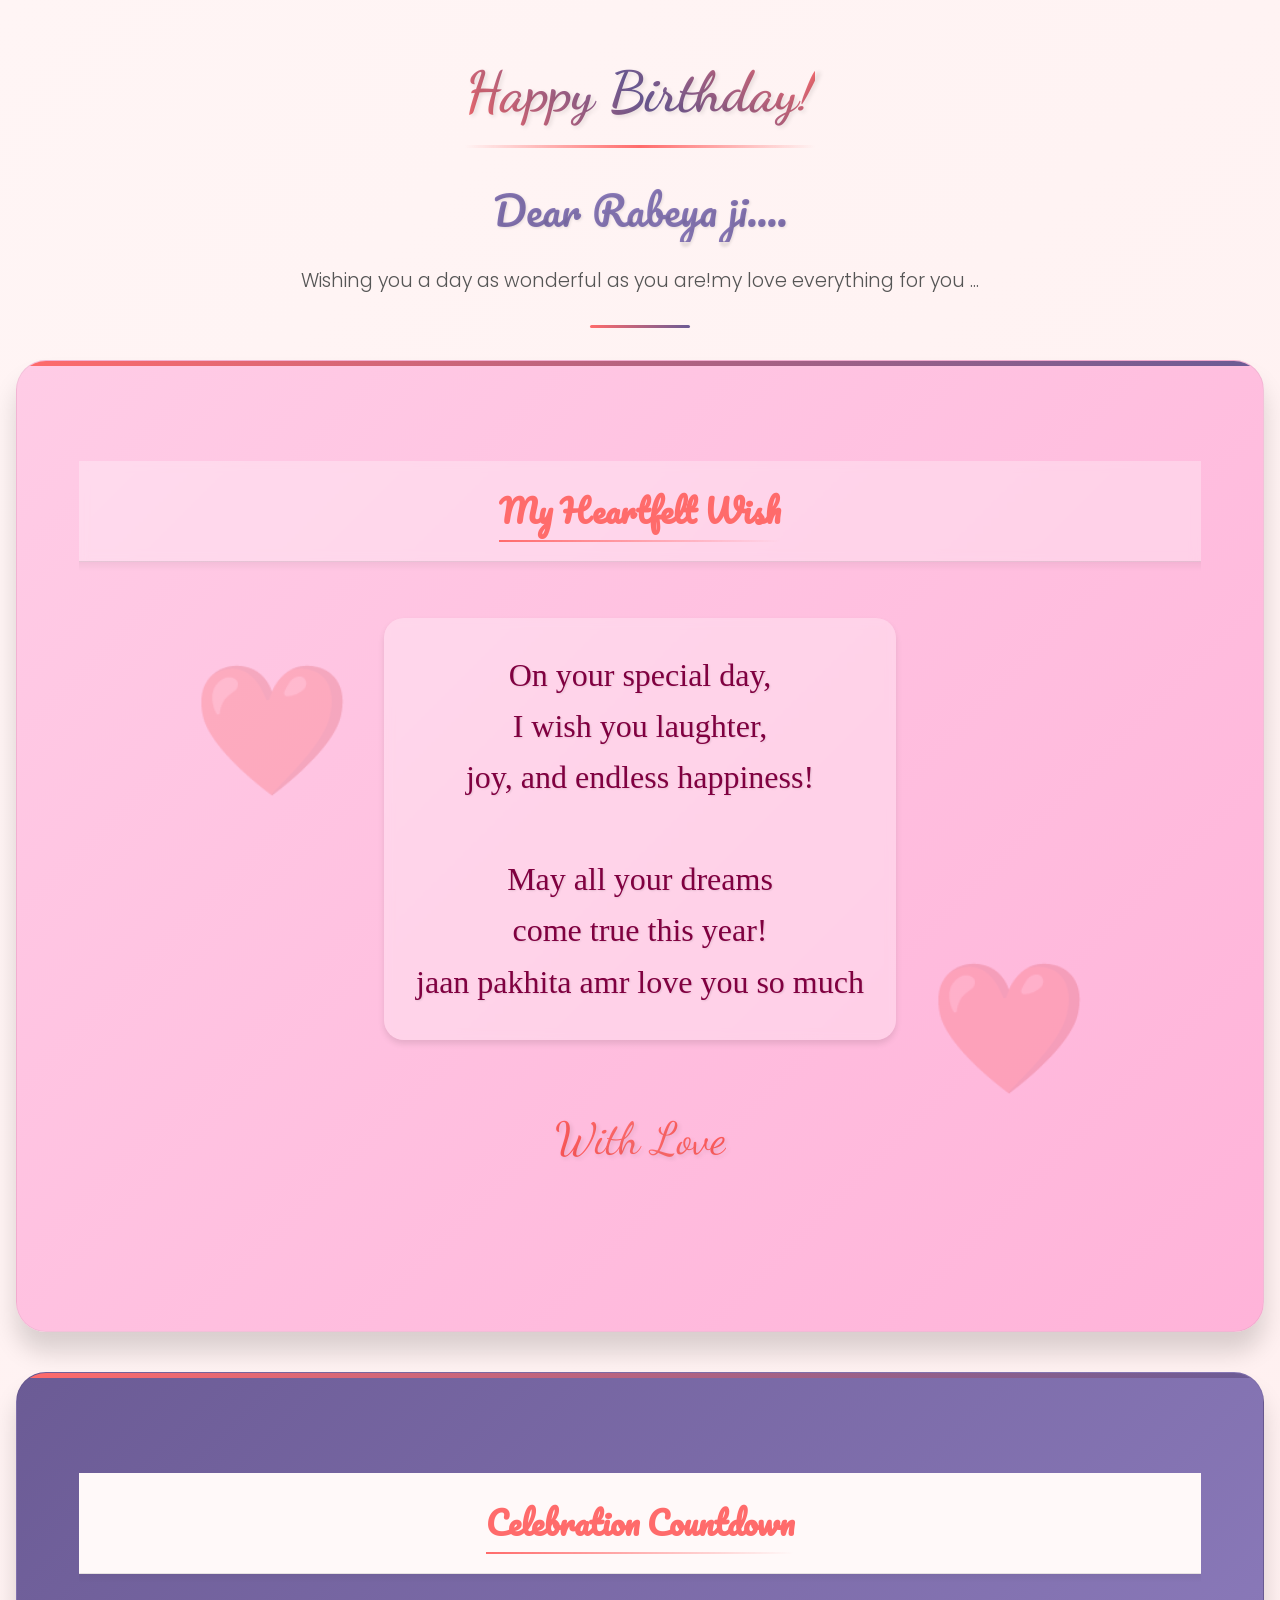
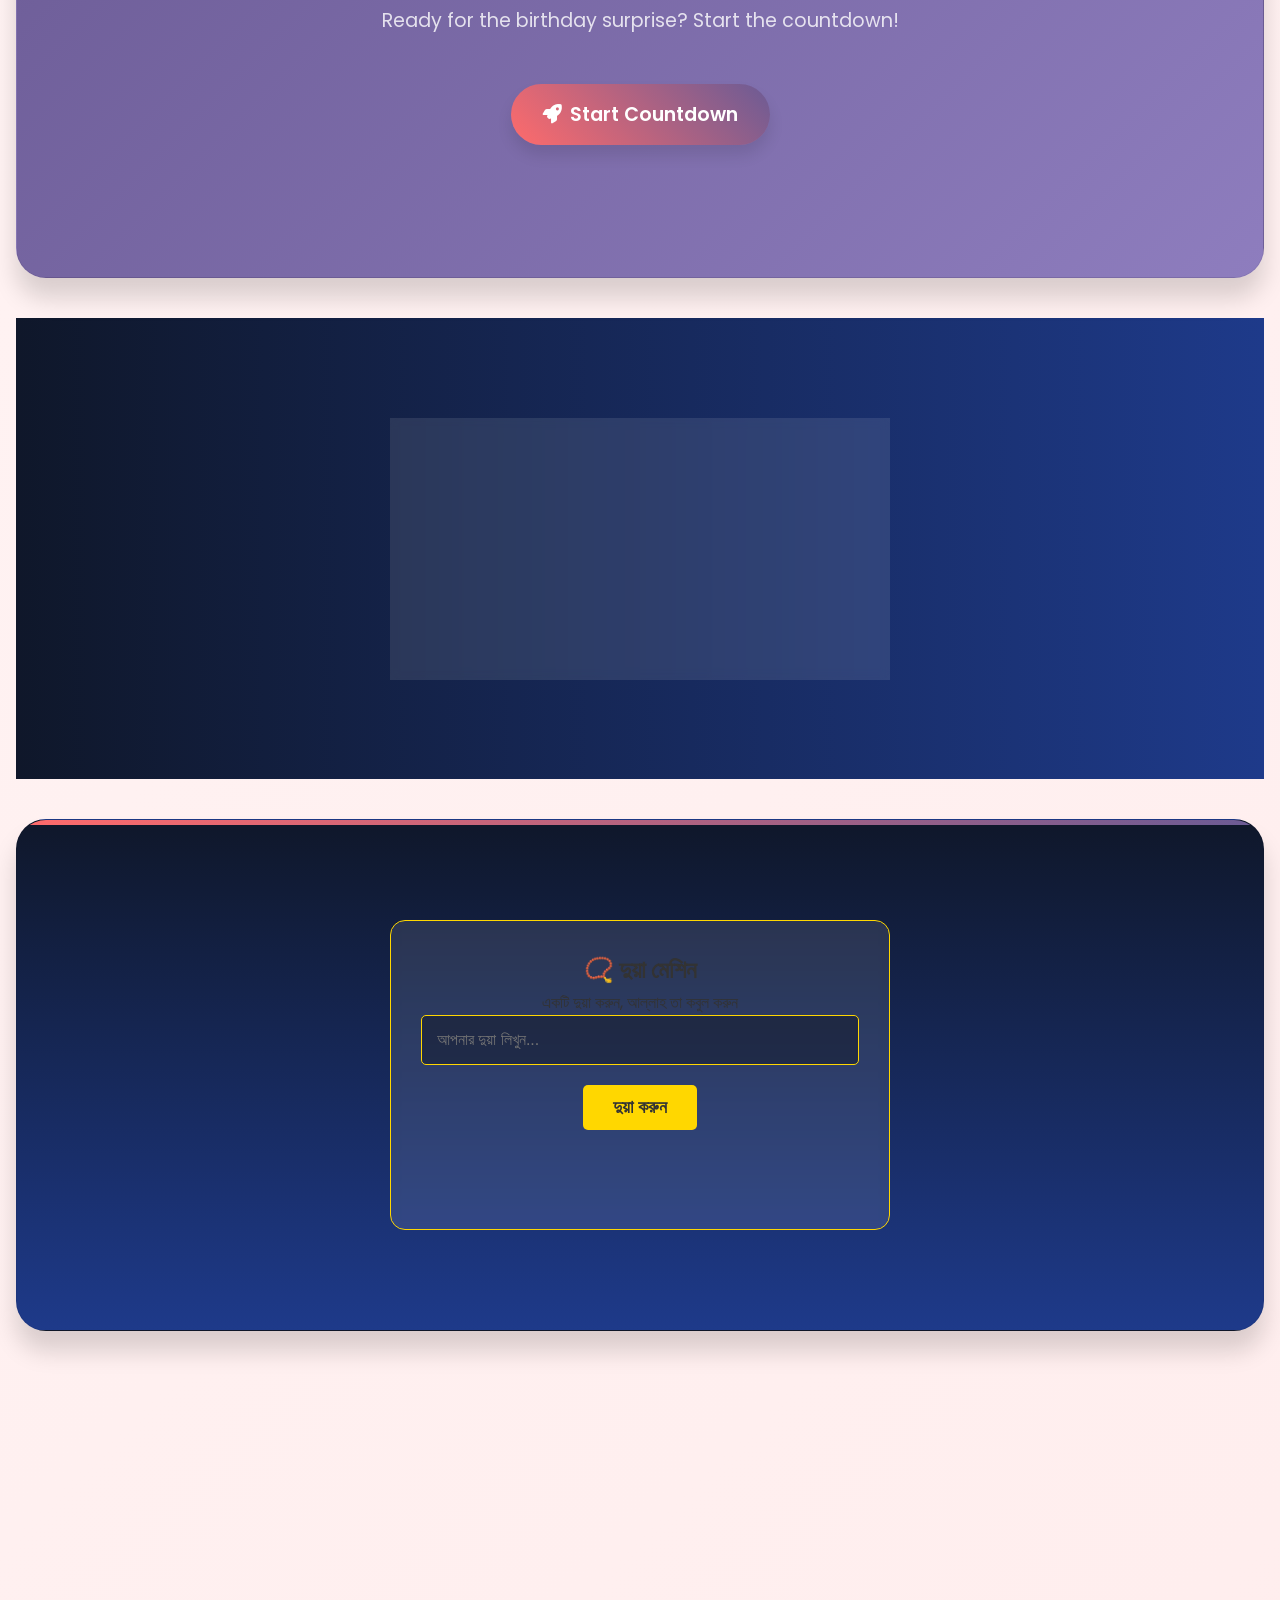
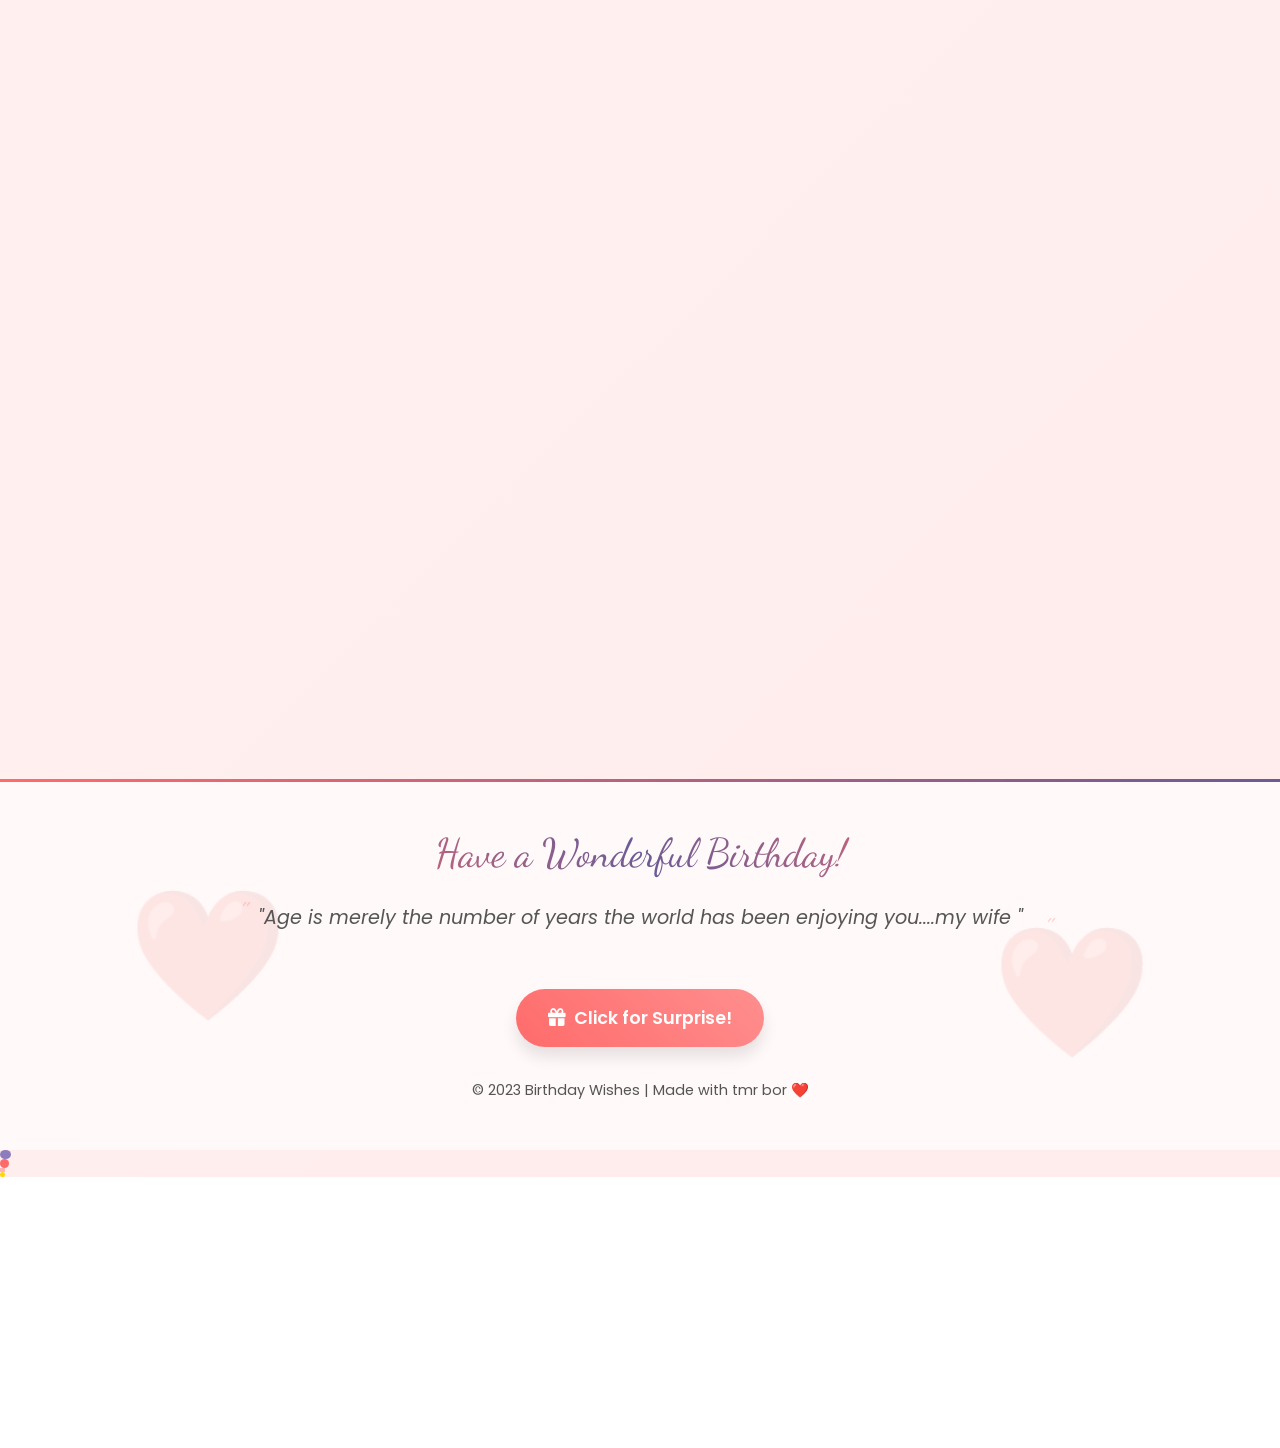
==== commit 5a9fb339: "Initial commit" ====
--- a/index.html
+++ b/index.html
@@ -43,6 +43,61 @@
             --font-body: 'Poppins', sans-serif;
             --font-special: 'Montserrat', sans-serif;
         }
+
+                /* দুয়া মেশিন */
+        .wish-section {
+            padding: 100px 5%;
+            text-align: center;
+            background: linear-gradient(to bottom, #0F172A, #1E3A8A);
+            position: relative;
+        }
+        
+        .wish-machine {
+            max-width: 500px;
+            margin: 0 auto;
+            background: rgba(255, 255, 255, 0.1);
+            padding: 30px;
+            border-radius: 15px;
+            backdrop-filter: blur(5px);
+            border: 1px solid var(--gold);
+        }
+        
+        .wish-input {
+            width: 100%;
+            padding: 15px;
+            margin-bottom: 20px;
+            background: rgba(0, 0, 0, 0.3);
+            border: 1px solid var(--gold);
+            color: white;
+            font-size: 1rem;
+            border-radius: 5px;
+        }
+        
+        .wish-button {
+            background: var(--gold);
+            color: var(--blue);
+            border: none;
+            padding: 12px 30px;
+            font-size: 1.1rem;
+            font-weight: bold;
+            border-radius: 5px;
+            cursor: pointer;
+            transition: all 0.3s;
+        }
+        
+        .wish-button:hover {
+            background: var(--green);
+            color: white;
+        }
+        
+        .ameen-text {
+            margin-top: 30px;
+            font-size: 1.5rem;
+            color: var(--gold);
+            opacity: 0;
+            transition: opacity 1s;
+        }
+
 
         /* ========== BASE STYLES ========== */
         * {
@@ -1324,6 +1379,27 @@
 
 
 
+
+        <!-- দুয়া মেশিন -->
+    <section class="wish-section">
+        <div class="wish-machine">
+            <h2>📿 দুয়া মেশিন</h2>
+            <p>একটি দুয়া করুন, আল্লাহ তা কবুল করুন</p>
+            
+            <input type="text" class="wish-input" placeholder="আপনার দুয়া লিখুন..." id="wish-input">
+            <button class="wish-button" onclick="makeWish()">দুয়া করুন</button>
+            
+            <div class="ameen-text" id="ameen-text">
+                আমিন! আল্লাহ তোমার দুয়া কবুল করুন, আমার জান ❤️
+            </div>
+        </div>
+    </section>
+
+
+
+
+
+
             <!-- Wish Buttons Section -->
             <section class="wish-section">
                 <div class="wish-header">
@@ -1360,12 +1436,12 @@
         <div class="footer-content">
             <div class="footer-message">Have a Wonderful Birthday!</div>
             <div class="footer-quote">
-                "Age is merely the number of years the world has been enjoying you!"
+                "Age is merely the number of years the world has been enjoying you....my wife "
             </div>
             <button class="footer-btn" id="surpriseBtn">
                 <i class="fas fa-gift"></i> Click for Surprise!
             </button>
-            <div class="copyright">© 2023 Birthday Wishes | Made with ❤️</div>
+            <div class="copyright">© 2023 Birthday Wishes | Made with tmr bor ❤️</div>
         </div>
     </footer>
 
@@ -1380,9 +1456,9 @@
                 <div class="wish-modal-icon">🎉</div>
                 <div class="wish-modal-text">
                     <p>Happy Birthday to someone who's smart, gorgeous, funny, and reminds me a lot of myself! 😉</p>
-                    <p>May your birthday be as fun as you are! Let's party like there's no tomorrow!</p>
+                    <p>May your birthday be as fun as you are! ar sathe ai naw ummmmmmmmmmmmaaaaaaaah </p>
                 </div>
-                <div class="wish-modal-signature">Cheers!</div>
+                <div class="wish-modal-signature">ummmmmmmmmmmmaaaaaaaah again madam </div>
             </div>
         </div>
     </div>
@@ -1416,7 +1492,7 @@
                     <p>Happy Birthday! Remember, you're not getting older, you're just becoming a classic!</p>
                     <p>At your age, you've still got it... it just takes a little longer to find it sometimes!</p>
                 </div>
-                <div class="wish-modal-signature">Your Funny Friend</div>
+                <div class="wish-modal-signature">Your love</div>
             </div>
         </div>
     </div>
@@ -1433,75 +1509,11 @@
                     <p>Happy Birthday! May this year bring you closer to your dreams and fill your life with meaningful moments.</p>
                     <p>You have so much wonderful potential, and I can't wait to see all the amazing things you'll accomplish this year!</p>
                 </div>
-                <div class="wish-modal-signature">Believe in You</div>
+                <div class="wish-modal-signature">Believe in You my madam </div>
             </div>
         </div>
     </div>
 
-    <!-- Memory Modals -->
-    <div class="wish-modal-overlay" id="memory1Modal">
-        <div class="wish-modal-content">
-            <div class="wish-modal-header">
-                <h3 class="wish-modal-title">Happy Times Together</h3>
-                <button class="close-wish-modal">&times;</button>
-            </div>
-            <div class="wish-modal-body">
-                <img src="https://i.imgur.com/JqYeYn0.jpg" alt="Happy Moment" class="photo-img" style="width:100%;border-radius:var(--border-radius);margin-bottom:1.5rem;">
-                <div class="wish-modal-text">
-                    <p>Remember this wonderful moment we shared? It was one of those perfect days where everything just felt right.</p>
-                    <p>I cherish all our happy times together and look forward to creating many more beautiful memories with you!</p>
-                </div>
-            </div>
-        </div>
-    </div>
-
-    <div class="wish-modal-overlay" id="memory2Modal">
-        <div class="wish-modal-content">
-            <div class="wish-modal-header">
-                <h3 class="wish-modal-title">Celebrating Life</h3>
-                <button class="close-wish-modal">&times;</button>
-            </div>
-            <div class="wish-modal-body">
-                <img src="https://i.imgur.com/7V7DfHj.jpg" alt="Celebration" class="photo-img" style="width:100%;border-radius:var(--border-radius);margin-bottom:1.5rem;">
-                <div class="wish-modal-text">
-                    <p>This photo captures your beautiful spirit so perfectly! You know how to celebrate life and make every moment special.</p>
-                    <p>May your birthday be filled with the same joy and excitement as this wonderful celebration!</p>
-                </div>
-            </div>
-        </div>
-    </div>
-
-    <div class="wish-modal-overlay" id="memory3Modal">
-        <div class="wish-modal-content">
-            <div class="wish-modal-header">
-                <h3 class="wish-modal-title">Our Adventures</h3>
-                <button class="close-wish-modal">&times;</button>
-            </div>
-            <div class="wish-modal-body">
-                <img src="https://i.imgur.com/5R5q7QK.jpg" alt="Adventure" class="photo-img" style="width:100%;border-radius:var(--border-radius);margin-bottom:1.5rem;">
-                <div class="wish-modal-text">
-                    <p>What an amazing adventure this was! You always bring excitement and joy to every experience.</p>
-                    <p>May this new year of your life be filled with even more wonderful adventures and discoveries!</p>
-                </div>
-            </div>
-        </div>
-    </div>
-
-    <div class="wish-modal-overlay" id="memory4Modal">
-        <div class="wish-modal-content">
-            <div class="wish-modal-header">
-                <h3 class="wish-modal-title">Your Beautiful Smile</h3>
-                <button class="close-wish-modal">&times;</button>
-            </div>
-            <div class="wish-modal-body">
-                <img src="https://i.imgur.com/8KQ3Y9f.jpg" alt="Smiling" class="photo-img" style="width:100%;border-radius:var(--border-radius);margin-bottom:1.5rem;">
-                <div class="wish-modal-text">
-                    <p>This is one of my favorite photos of you - that radiant smile that lights up any room!</p>
-                    <p>May your birthday be filled with countless reasons to smile just like this, and may your year ahead be as bright as your beautiful smile!</p>
-                </div>
-            </div>
-        </div>
-    </div>
 
     <script>
         // ========== INITIALIZATION ==========
@@ -1946,6 +1958,20 @@
                 }, timing.duration);
             }
         }
+
+                // দুয়া মেশিন
+        function makeWish() {
+            const wish = document.getElementById('wish-input').value;
+            if (wish.trim() !== '') {
+                document.getElementById('ameen-text').style.opacity = '1';
+                
+                // Create stars animation
+                for (let i = 0; i < 20; i++) {
+                    createStar();
+                }
+            }
+        }
+        
     </script>
 </body>
 </html>
